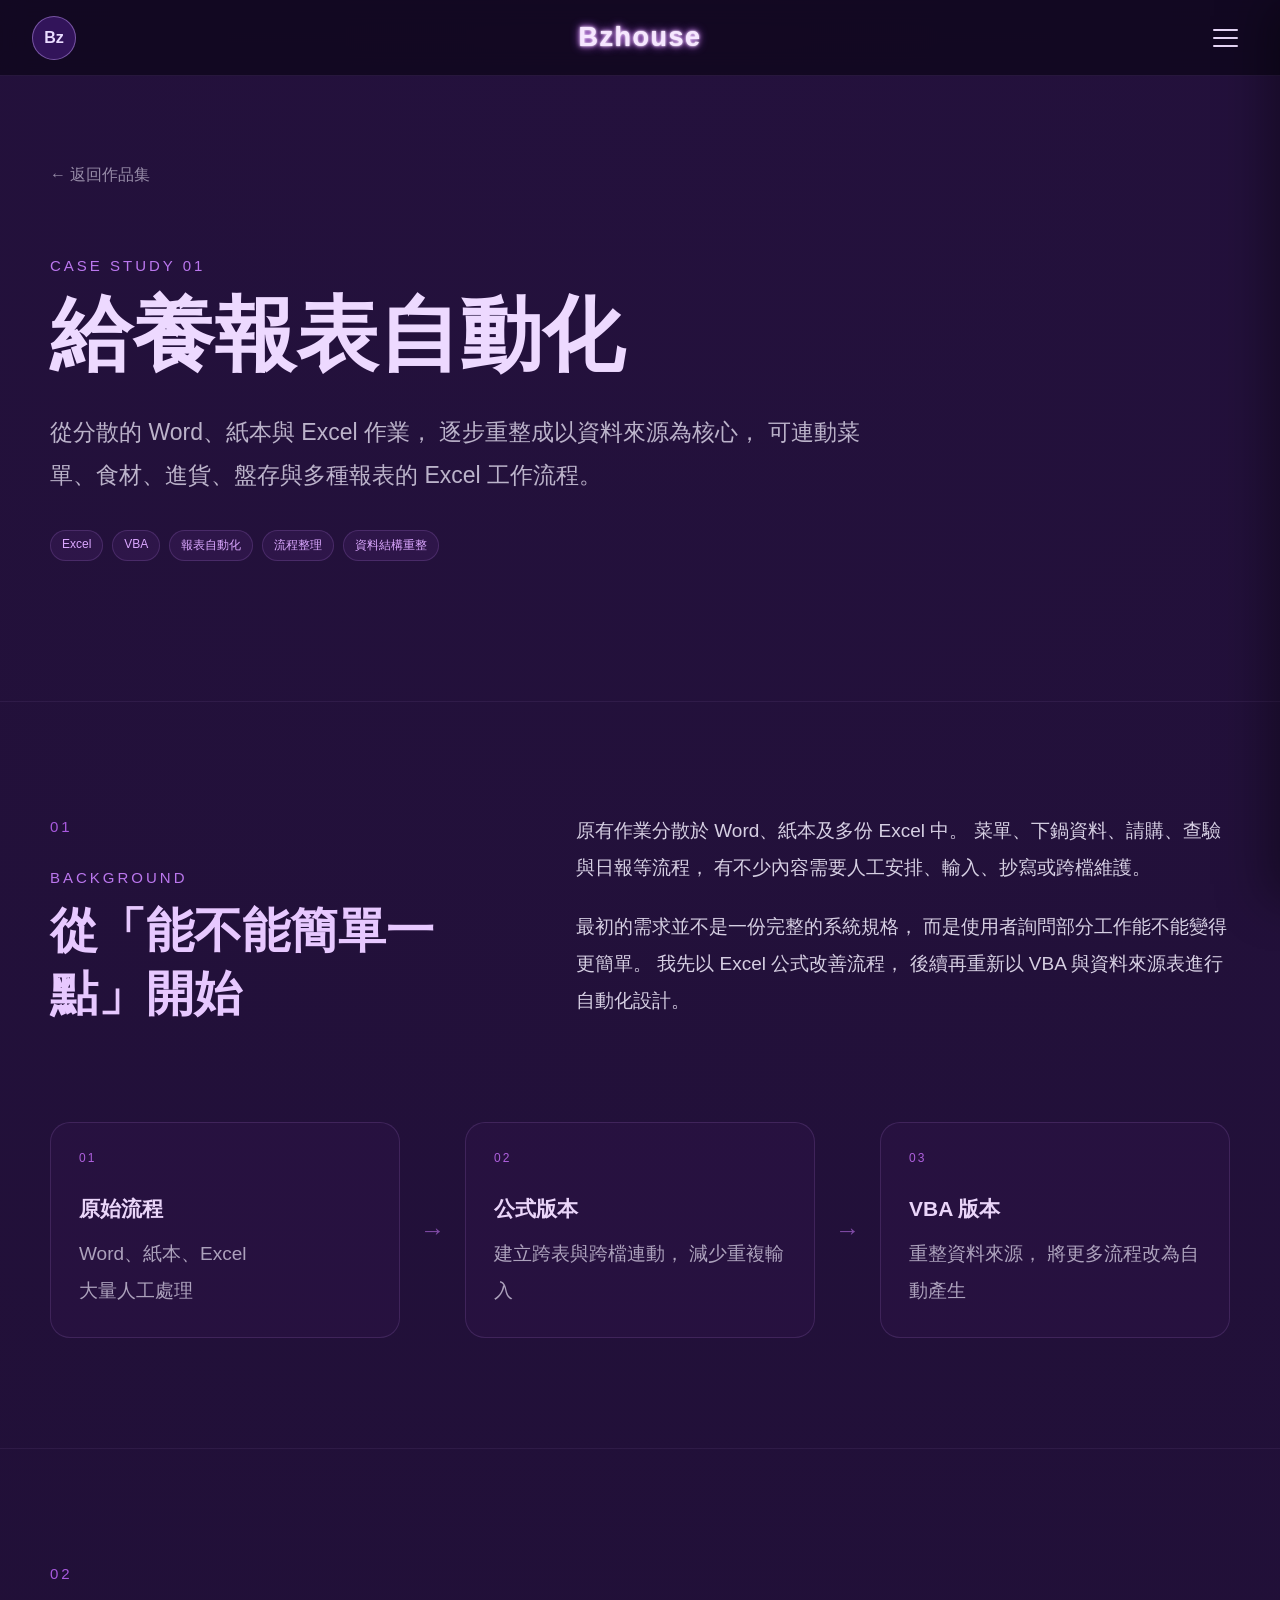
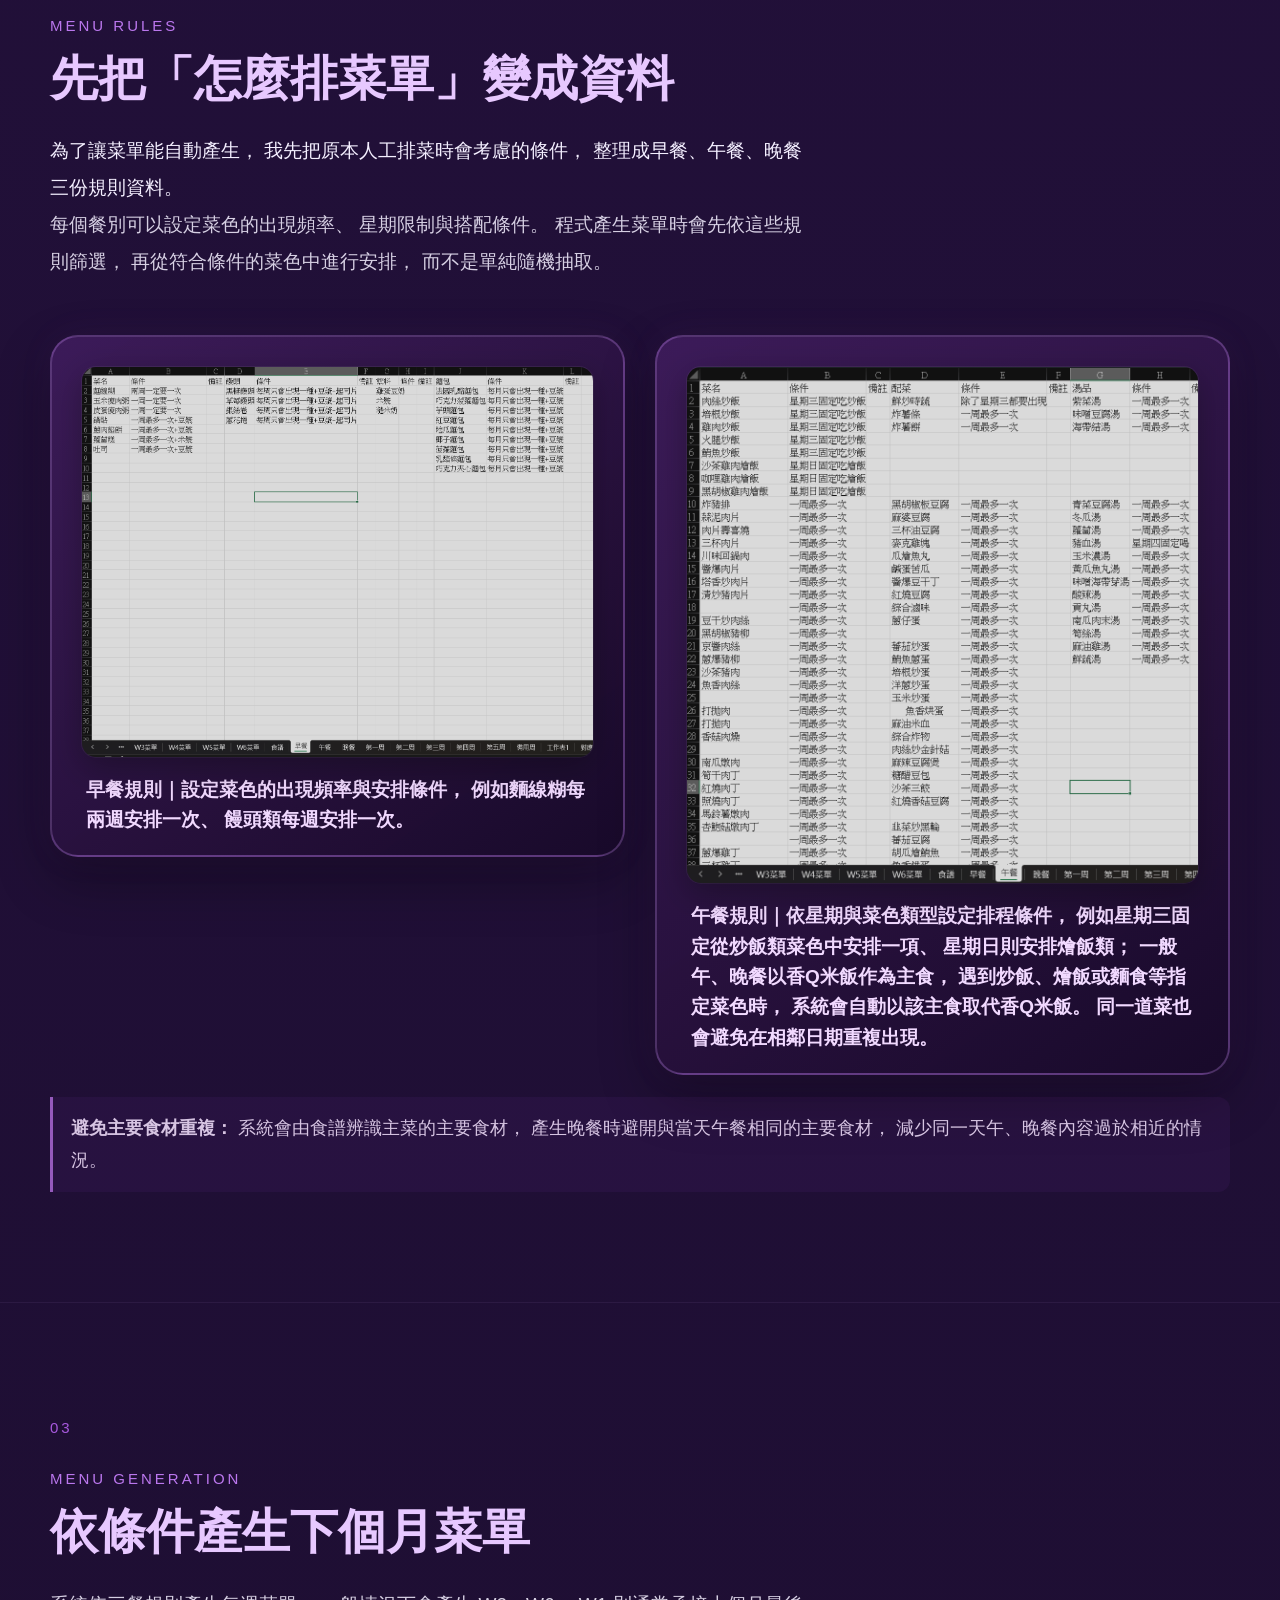
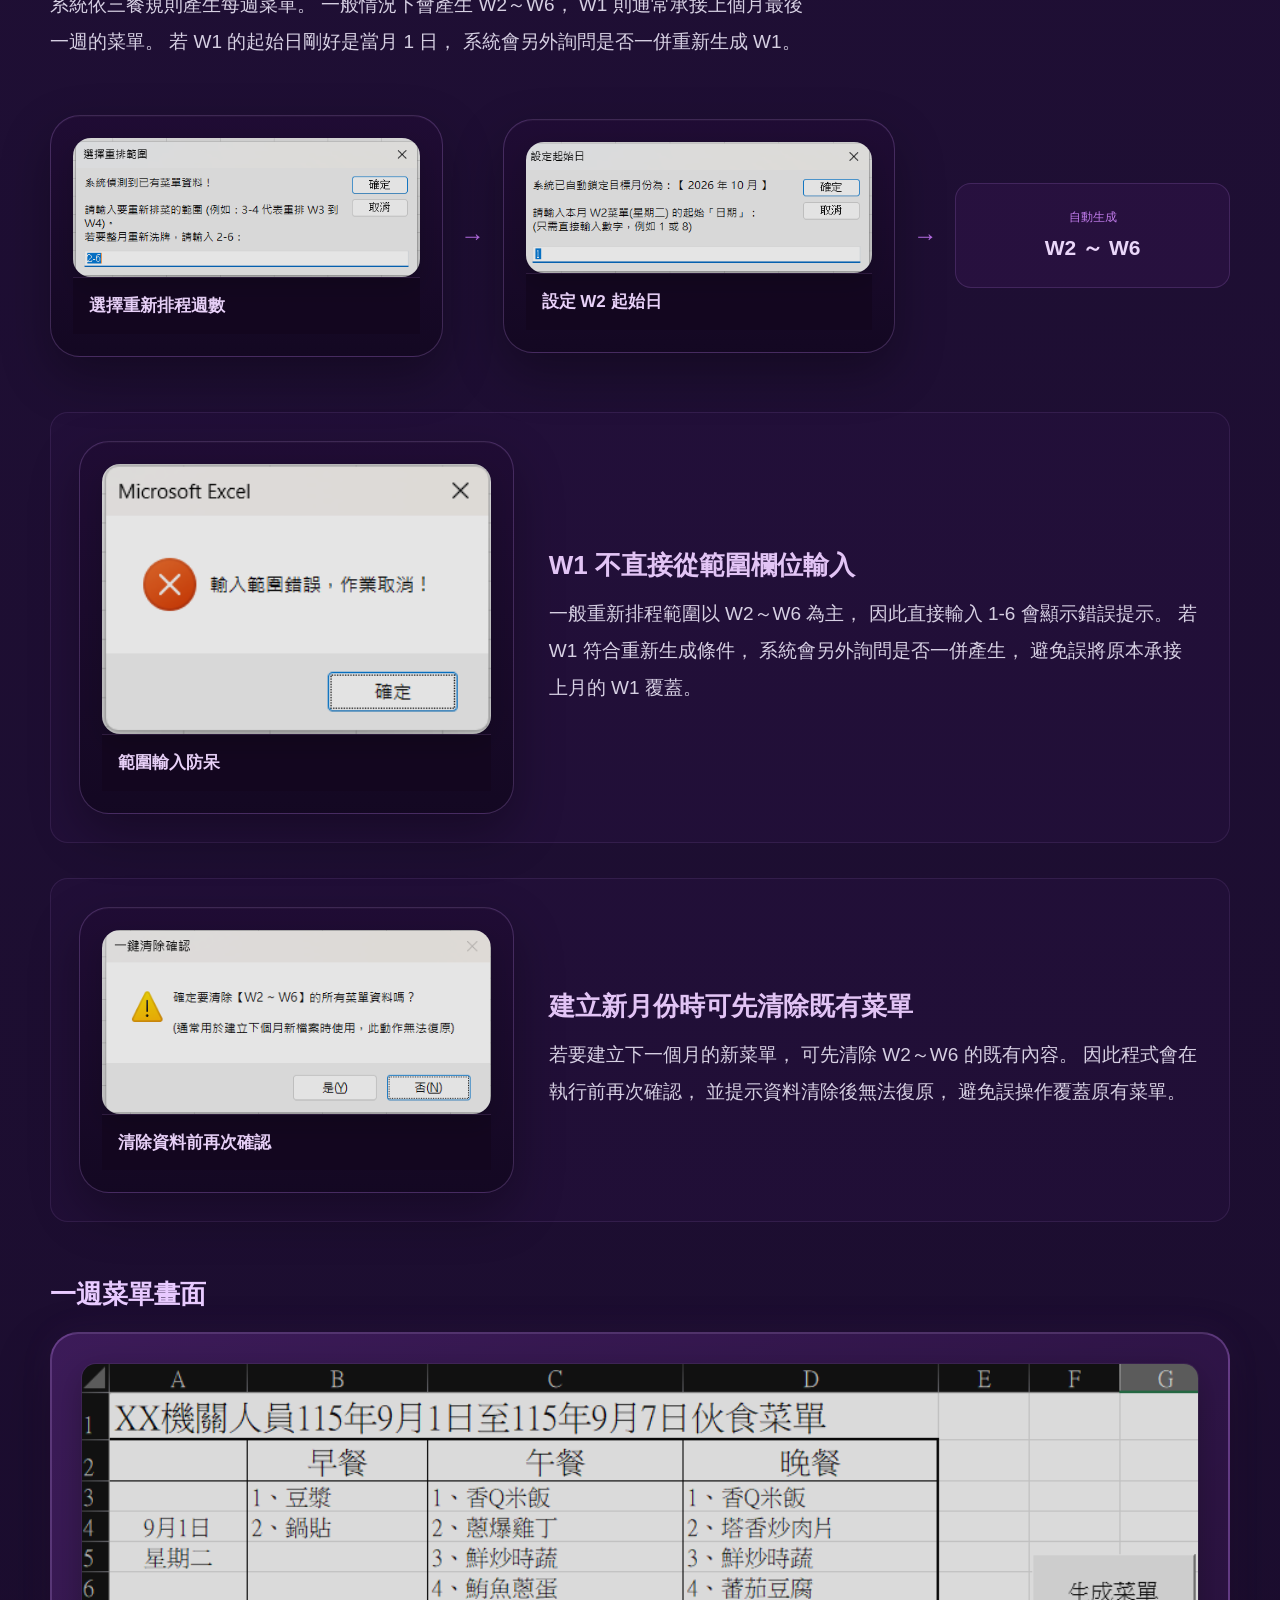
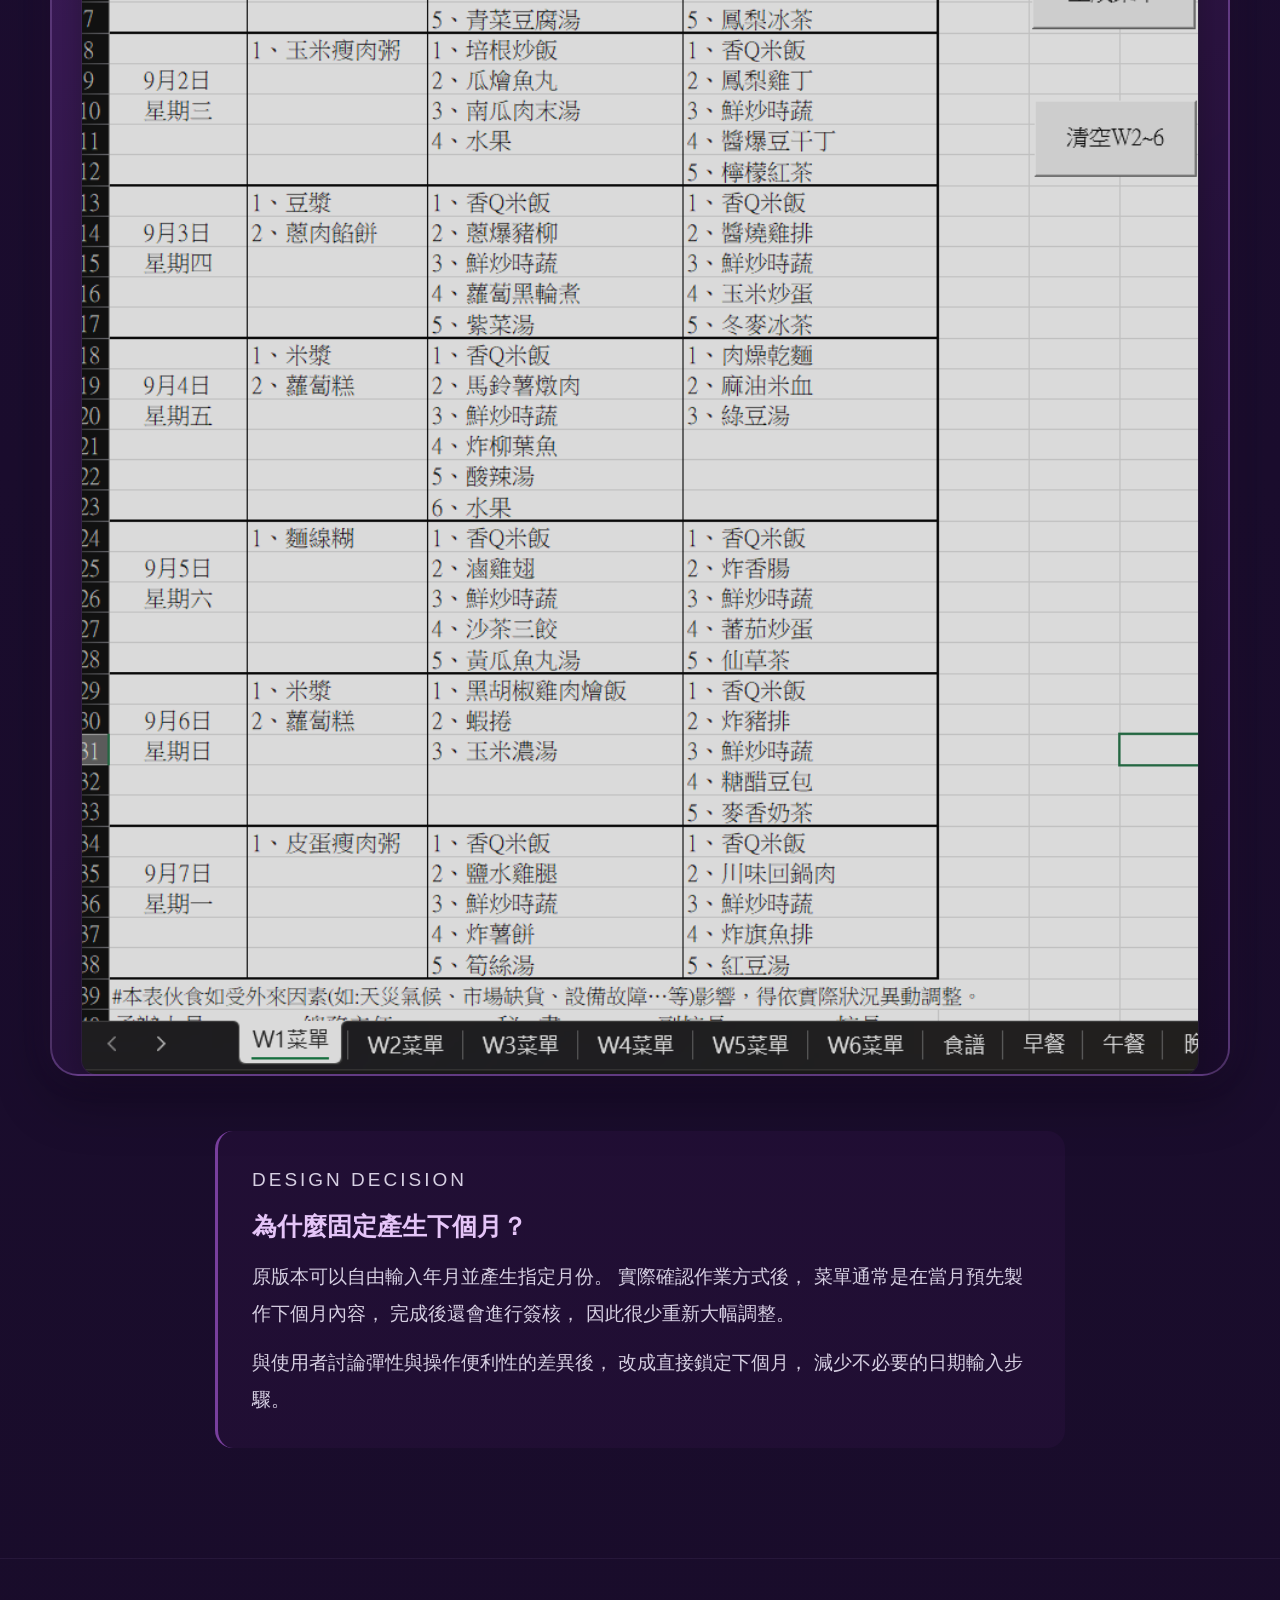
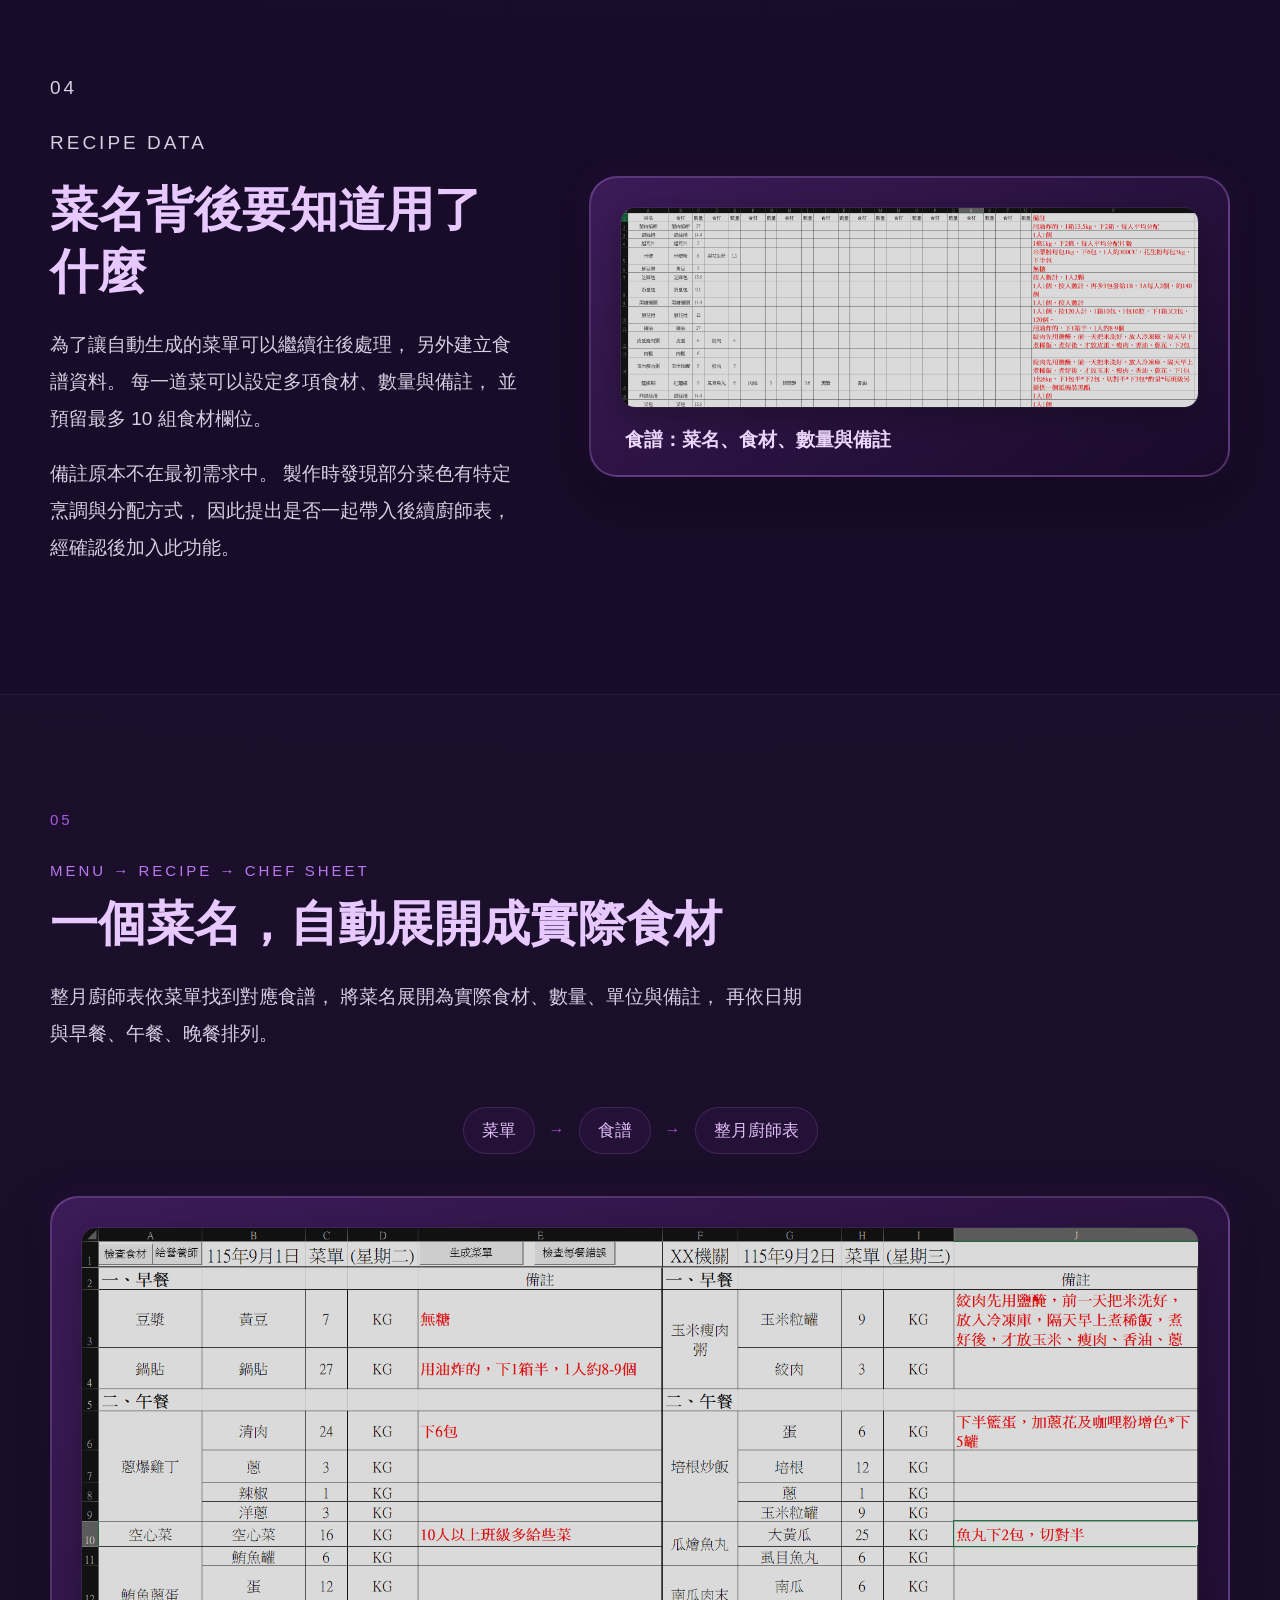
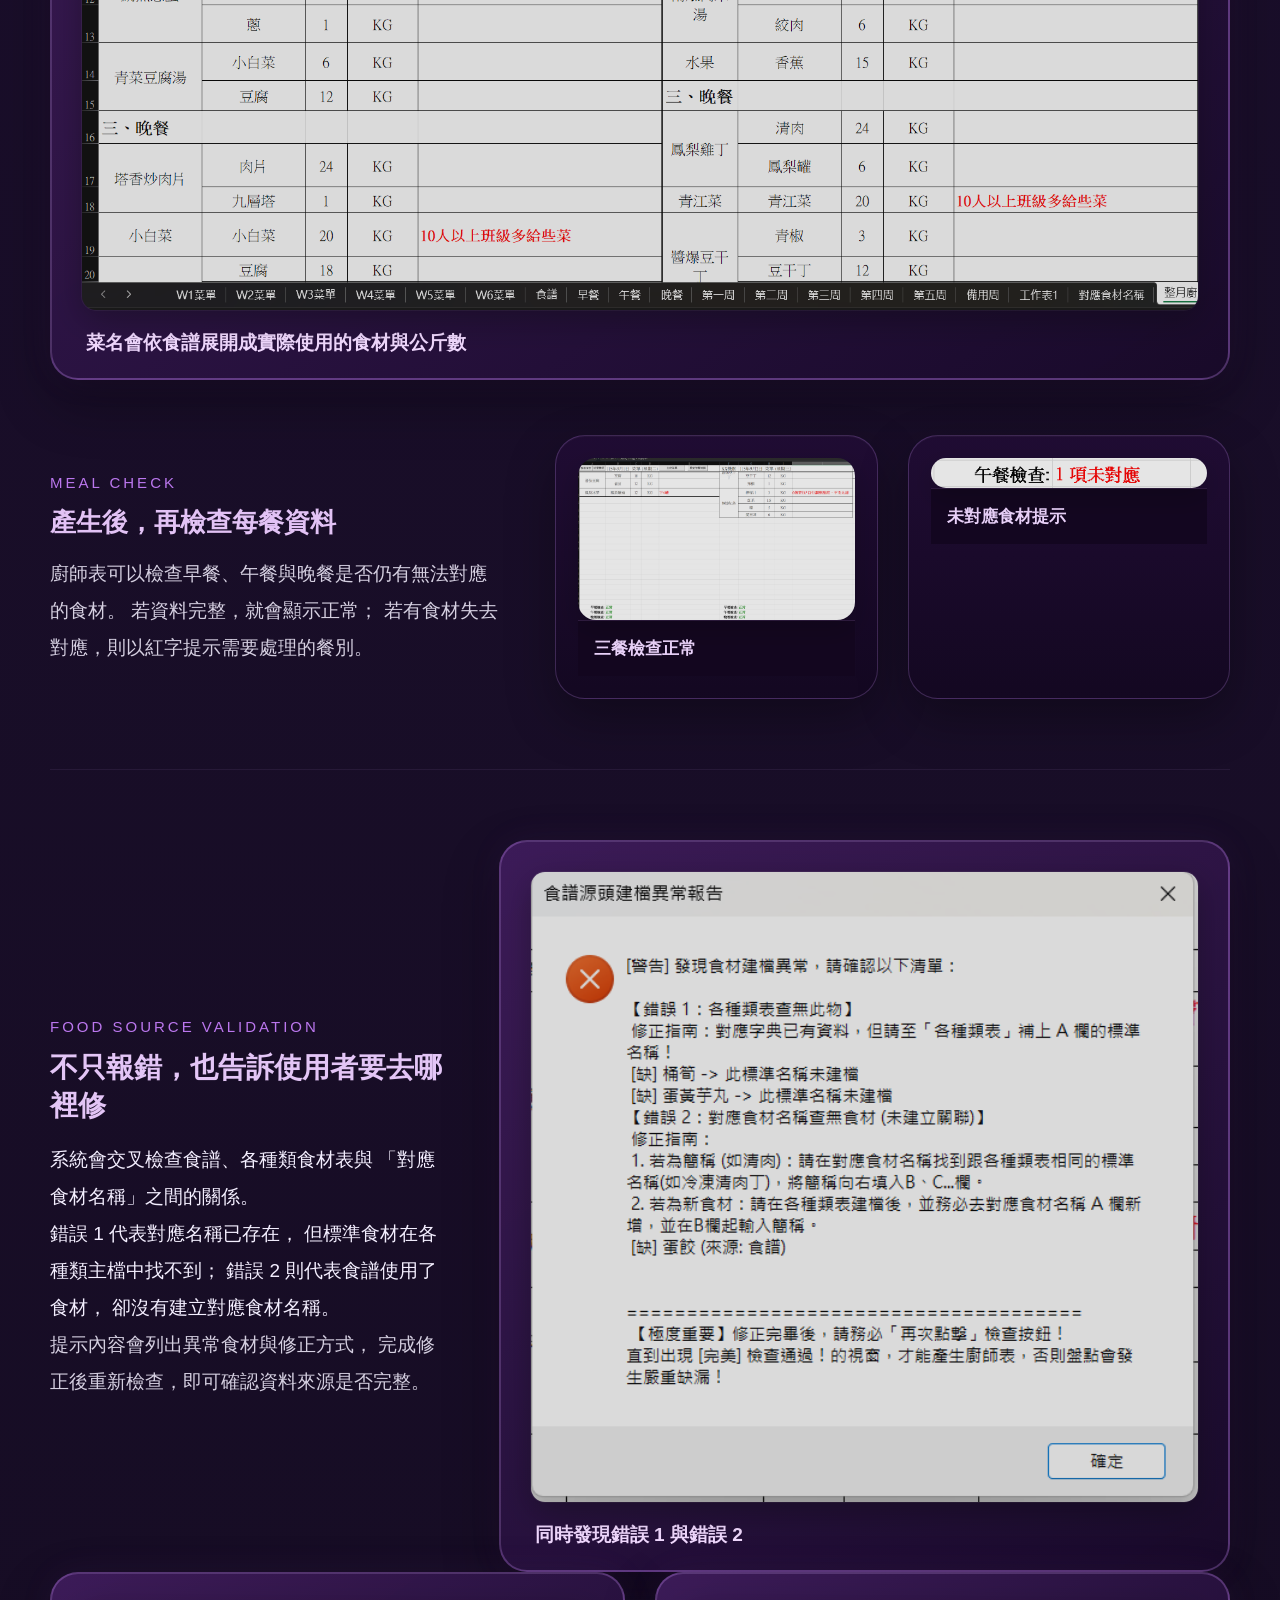
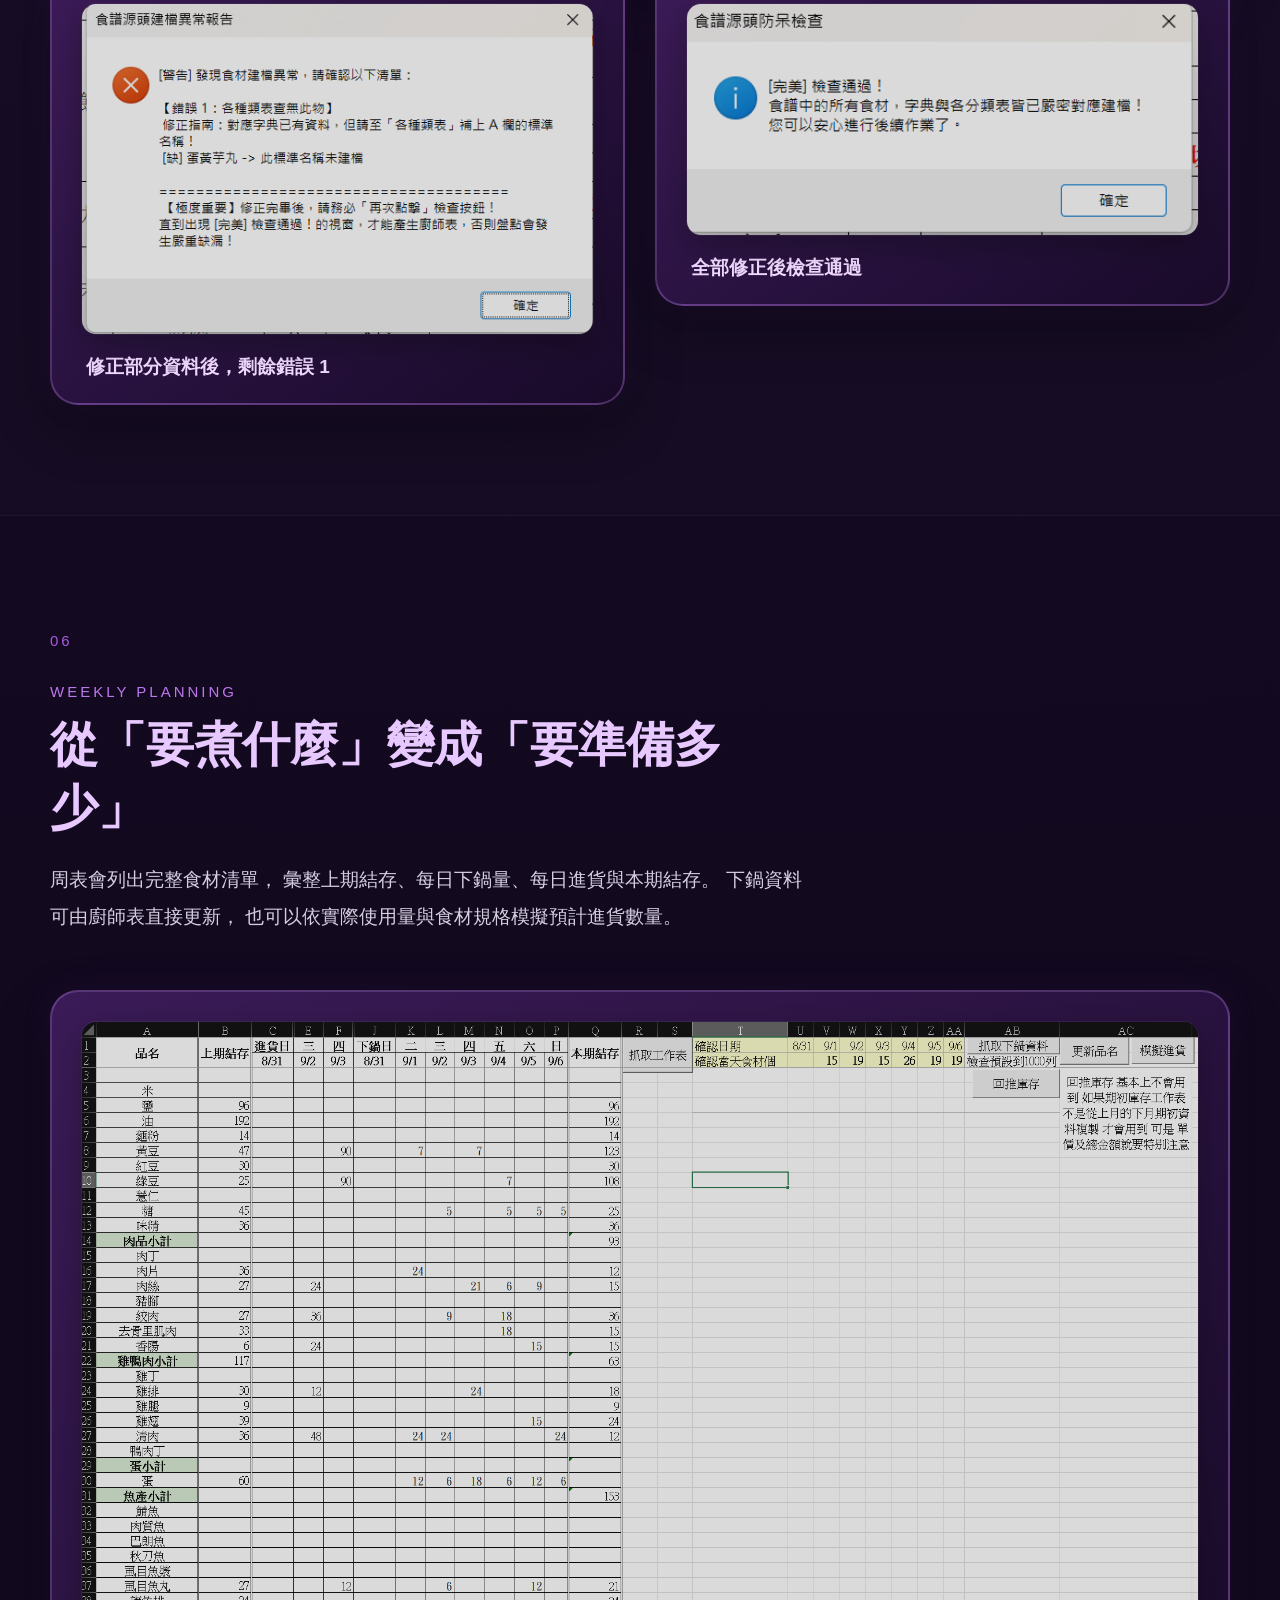
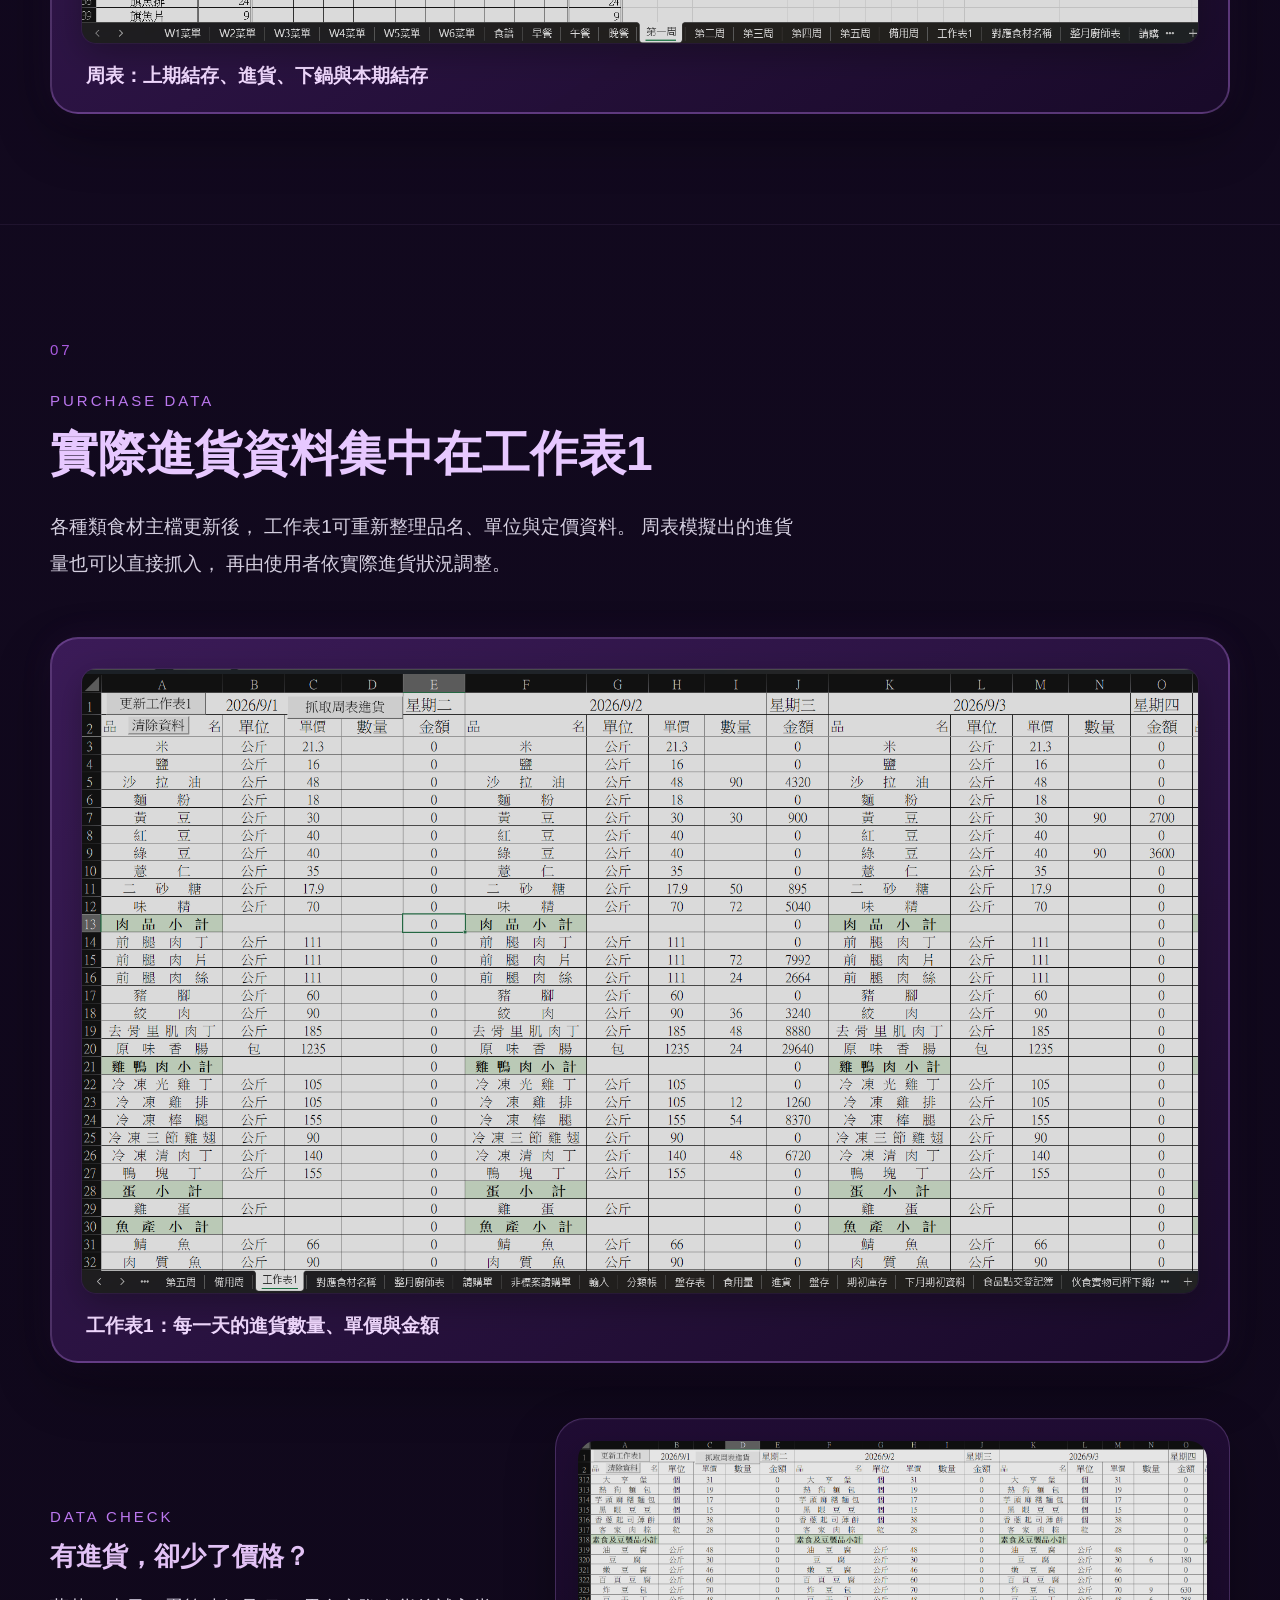
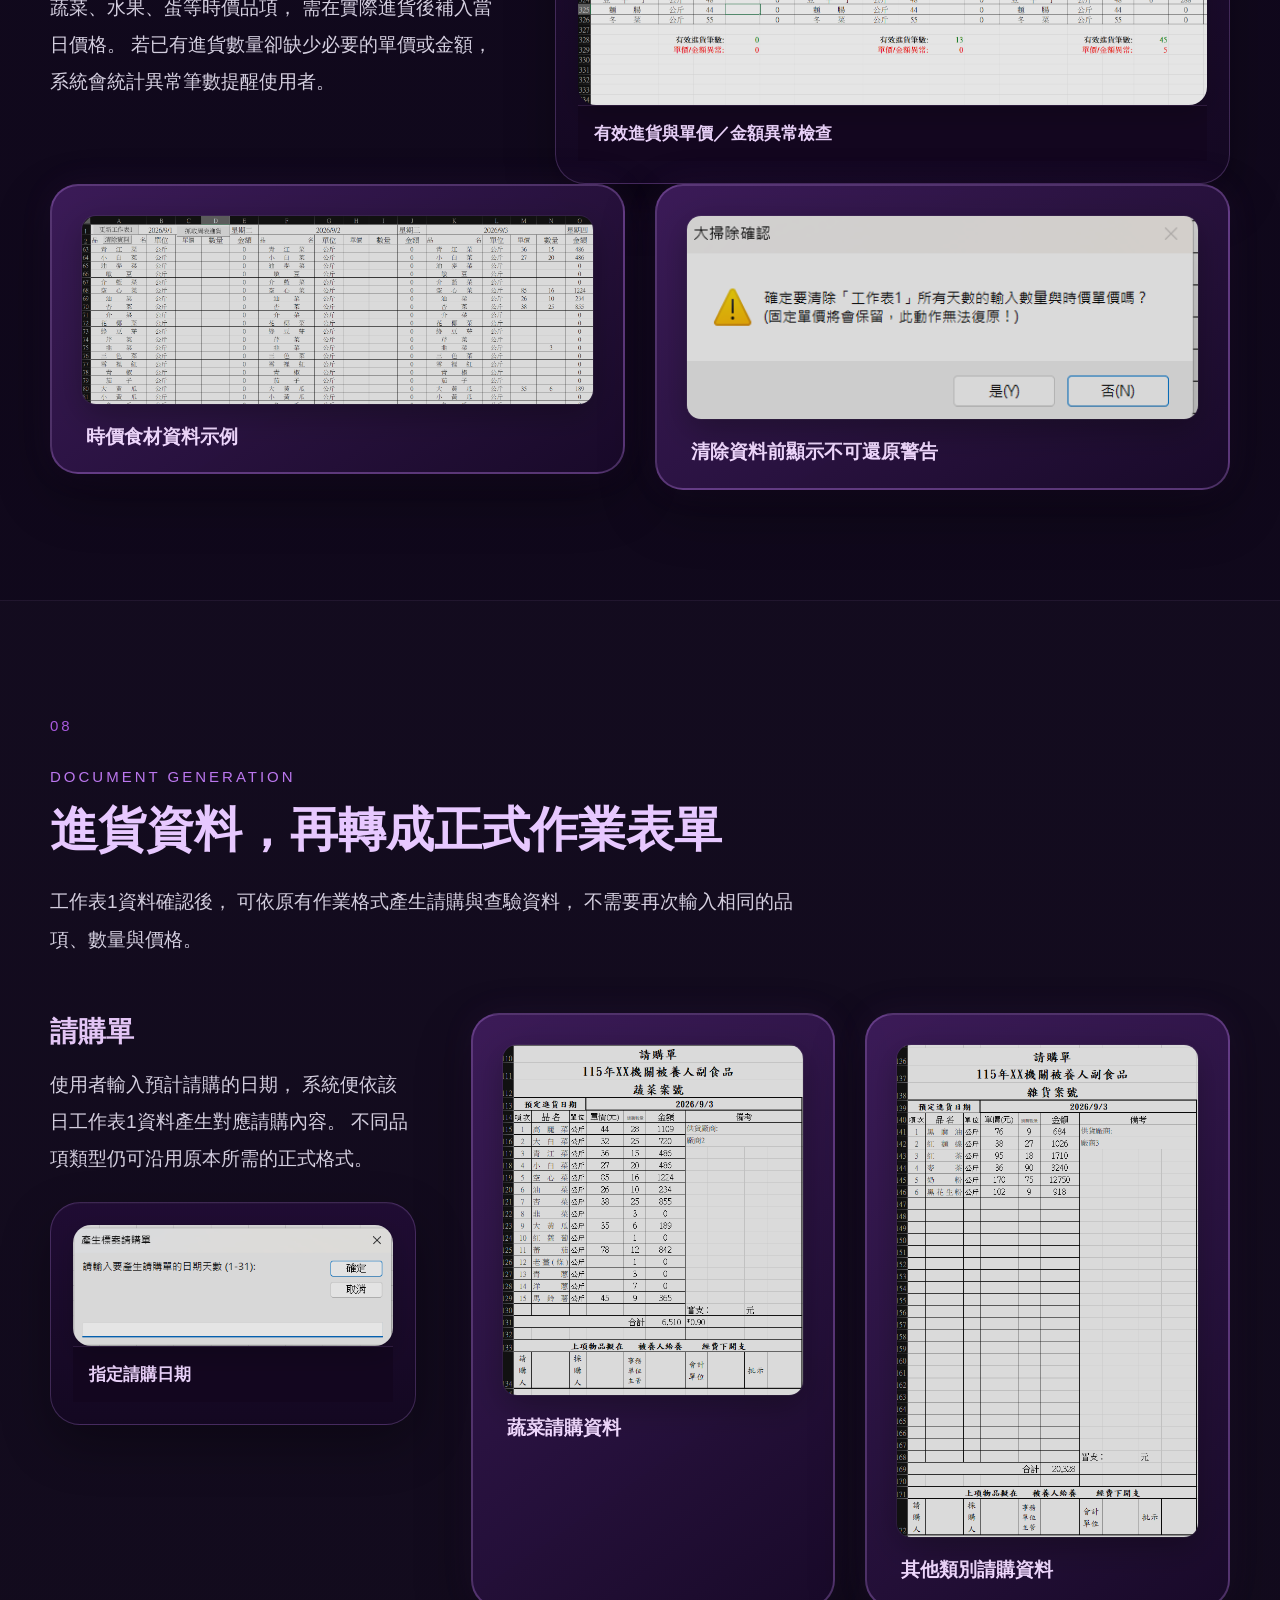
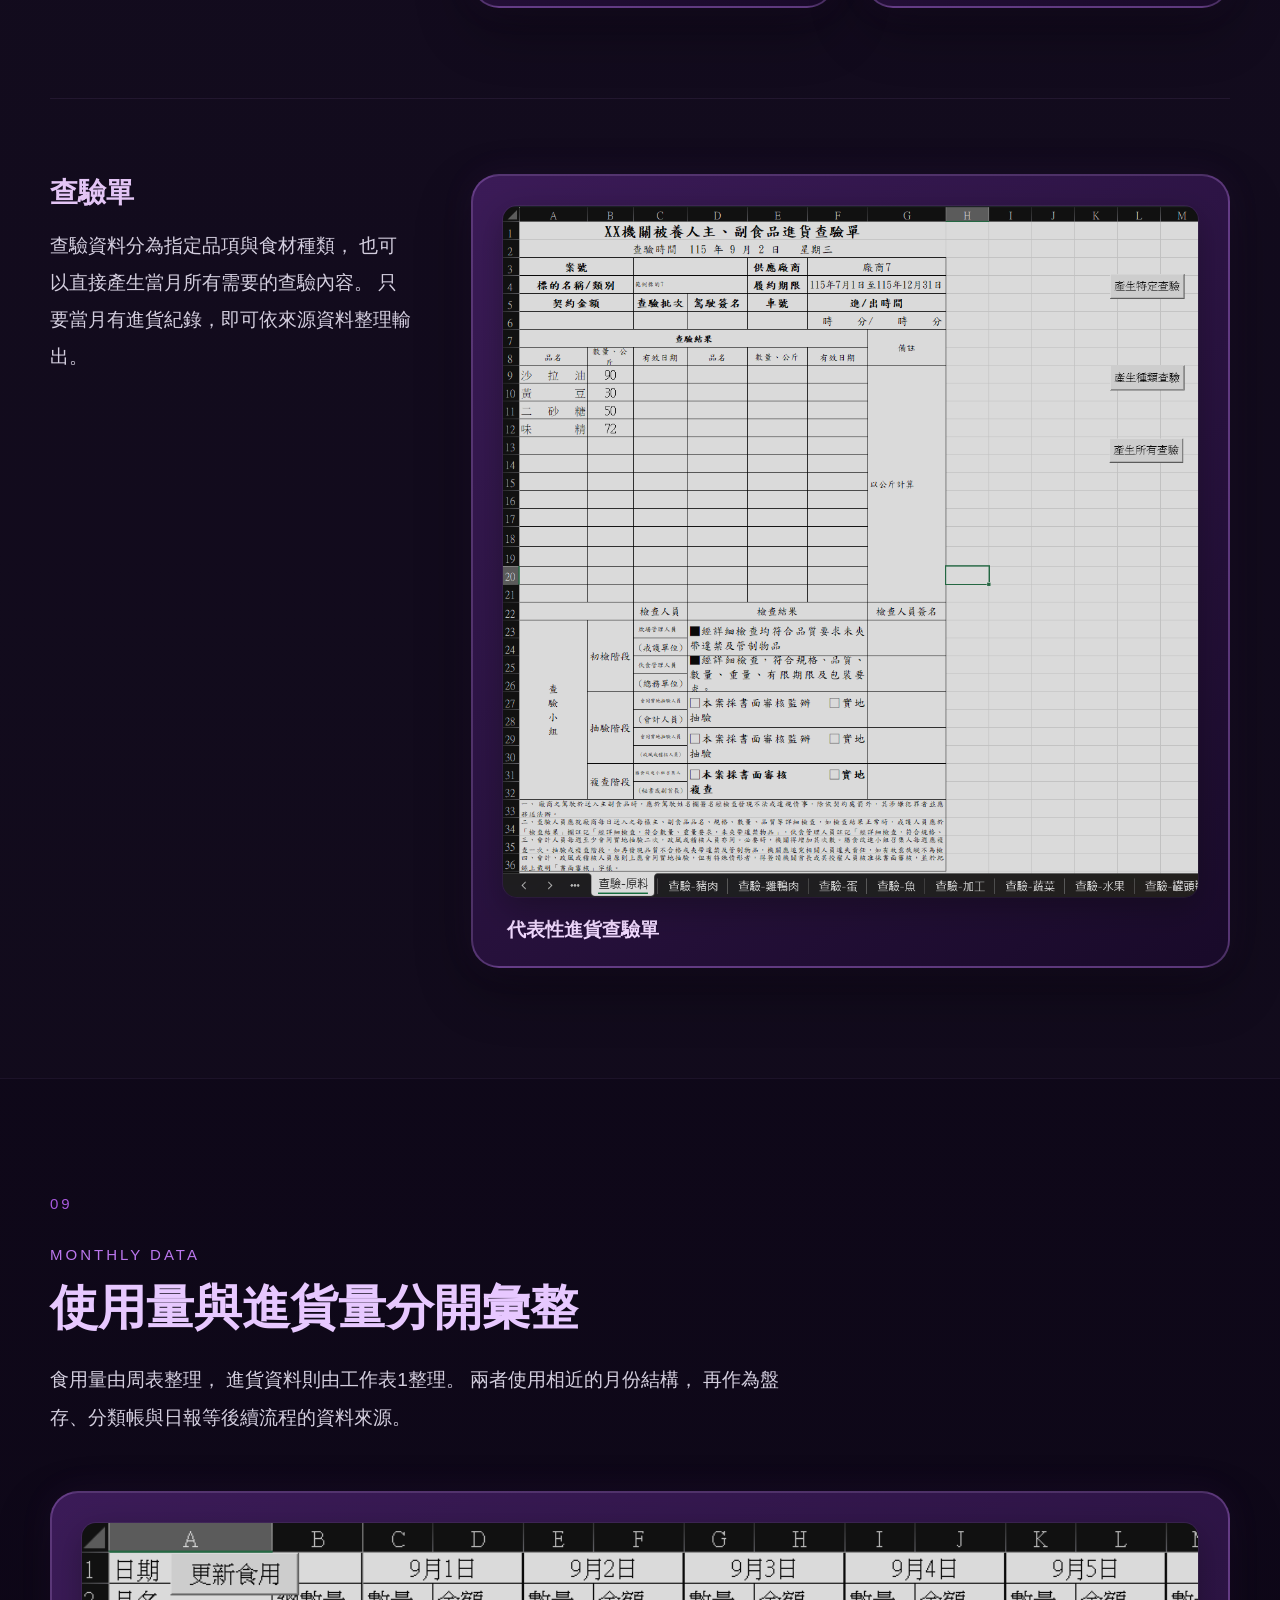
==== projects/food-report.html @ 181ec37f "Initial portfolio website" ====
<!DOCTYPE html>
<html lang="zh-Hant">

<head>
    <meta charset="UTF-8">

    <meta
        name="viewport"
        content="width=device-width, initial-scale=1.0"
    >

    <meta
        name="description"
        content="Bzhouse 給養報表自動化作品案例：以 Excel 與 VBA 重整菜單、食譜、進貨、盤存與日報等工作流程。"
    >

    <title>給養報表自動化｜Bzhouse</title>

    <link
        rel="stylesheet"
        href="../style.css"
    >
</head>


<body>


    <!-- ========================================
         Header
    ========================================= -->
    <header class="header">

        <a
            href="../index.html#home"
            class="logo"
            aria-label="回到首頁"
        >
            Bz
        </a>


        <a
            href="../index.html#home"
            class="site-name"
        >
            Bzhouse
        </a>


        <button
            class="menu-button"
            id="menuButton"
            aria-label="開啟選單"
            aria-expanded="false"
            aria-controls="sideMenu"
        >
            <span></span>
            <span></span>
            <span></span>
        </button>

    </header>



    <!-- ========================================
         側邊選單遮罩
    ========================================= -->
    <div
        class="menu-overlay"
        id="menuOverlay"
    ></div>



    <!-- ========================================
         右側選單
    ========================================= -->
    <aside
        class="side-menu"
        id="sideMenu"
    >

        <div class="side-menu-header">

            <span>
                Bzhouse
            </span>

            <button
                class="close-menu-button"
                id="closeMenuButton"
                aria-label="關閉選單"
            >
                ×
            </button>

        </div>


        <nav class="side-menu-nav">

            <a href="../index.html#home">
                首頁
            </a>

            <a href="../index.html#about">
                關於我
            </a>

            <a href="../index.html#projects">
                作品集
            </a>


            <button
                class="appearance-button"
                id="appearanceButton"
                type="button"
            >
                外觀設定

                <span>
                    ⚙
                </span>
            </button>


            <div
                class="appearance-panel"
                id="appearancePanel"
            >

                <!-- 背景顏色 -->
                <div class="theme-group">

                    <p>
                        背景顏色
                    </p>

                    <div
                        class="color-options"
                        id="backgroundOptions"
                    >

                        <button
                            class="color-dot background-dot active"
                            data-background="purple"
                            title="深紫色"
                            aria-label="深紫色背景"
                        ></button>

                        <button
                            class="color-dot background-dot bg-black"
                            data-background="black"
                            title="黑色"
                            aria-label="黑色背景"
                        ></button>

                        <button
                            class="color-dot background-dot bg-blue"
                            data-background="blue"
                            title="深藍色"
                            aria-label="深藍色背景"
                        ></button>

                        <button
                            class="color-dot background-dot bg-green"
                            data-background="green"
                            title="深綠色"
                            aria-label="深綠色背景"
                        ></button>

                        <button
                            class="color-dot background-dot bg-light"
                            data-background="light"
                            title="淺色"
                            aria-label="淺色背景"
                        ></button>

                    </div>

                </div>


                <!-- 文字顏色 -->
                <div class="theme-group">

                    <p>
                        文字顏色
                    </p>

                    <div
                        class="color-options"
                        id="textOptions"
                    >

                        <button
                            class="color-dot text-dot text-white active"
                            data-text="white"
                            title="白色"
                            aria-label="白色文字"
                        ></button>

                        <button
                            class="color-dot text-dot text-purple"
                            data-text="purple"
                            title="淡紫色"
                            aria-label="淡紫色文字"
                        ></button>

                        <button
                            class="color-dot text-dot text-yellow"
                            data-text="yellow"
                            title="淡黃色"
                            aria-label="淡黃色文字"
                        ></button>

                        <button
                            class="color-dot text-dot text-green"
                            data-text="green"
                            title="淡綠色"
                            aria-label="淡綠色文字"
                        ></button>

                        <button
                            class="color-dot text-dot text-black"
                            data-text="black"
                            title="黑色"
                            aria-label="黑色文字"
                        ></button>

                    </div>

                </div>


                <button
                    class="reset-theme-button"
                    id="resetThemeButton"
                    type="button"
                >
                    恢復預設
                </button>

            </div>

        </nav>

    </aside>



    <!-- ========================================
         Case Study
    ========================================= -->
    <main class="case-study">


        <!-- ========================================
             作品首頁
        ========================================= -->
        <section class="case-hero">

            <div class="case-container">

                <a
                    href="../index.html#projects"
                    class="back-projects"
                >
                    ← 返回作品集
                </a>


                <p class="section-label">
                    CASE STUDY 01
                </p>


                <h1>
                    給養報表自動化
                </h1>


                <p class="case-lead">
                    從分散的 Word、紙本與 Excel 作業，
                    逐步重整成以資料來源為核心，
                    可連動菜單、食材、進貨、盤存與多種報表的 Excel 工作流程。
                </p>


                <div class="project-tags">

                    <span>
                        Excel
                    </span>

                    <span>
                        VBA
                    </span>

                    <span>
                        報表自動化
                    </span>

                    <span>
                        流程整理
                    </span>

                    <span>
                        資料結構重整
                    </span>

                </div>

            </div>

        </section>



        <!-- ========================================
             01 專案背景
        ========================================= -->
        <section class="case-section">

            <div class="case-container case-intro-grid">

                <div>

                    <p class="case-step">
                        01
                    </p>

                    <p class="section-label">
                        BACKGROUND
                    </p>

                    <h2>
                        從「能不能簡單一點」開始
                    </h2>

                </div>


                <div class="case-copy">

                    <p>
                        原有作業分散於 Word、紙本及多份 Excel 中。
                        菜單、下鍋資料、請購、查驗與日報等流程，
                        有不少內容需要人工安排、輸入、抄寫或跨檔維護。
                    </p>

                    <p>
                        最初的需求並不是一份完整的系統規格，
                        而是使用者詢問部分工作能不能變得更簡單。
                        我先以 Excel 公式改善流程，
                        後續再重新以 VBA 與資料來源表進行自動化設計。
                    </p>

                </div>

            </div>


            <div class="case-container">

                <div class="evolution-flow">

                    <div class="evolution-item">

                        <span>
                            01
                        </span>

                        <strong>
                            原始流程
                        </strong>

                        <p>
                            Word、紙本、Excel
                            <br>
                            大量人工處理
                        </p>

                    </div>


                    <div class="evolution-arrow">
                        →
                    </div>


                    <div class="evolution-item">

                        <span>
                            02
                        </span>

                        <strong>
                            公式版本
                        </strong>

                        <p>
                            建立跨表與跨檔連動，
                            減少重複輸入
                        </p>

                    </div>


                    <div class="evolution-arrow">
                        →
                    </div>


                    <div class="evolution-item">

                        <span>
                            03
                        </span>

                        <strong>
                            VBA 版本
                        </strong>

                        <p>
                            重整資料來源，
                            將更多流程改為自動產生
                        </p>

                    </div>

                </div>

            </div>

        </section>



        <!-- ========================================
             02 菜單規則
        ========================================= -->
        <section class="case-section">

            <div class="case-container">

                <div class="case-heading">

                    <p class="case-step">
                        02
                    </p>

                    <p class="section-label">
                        MENU RULES
                    </p>

                    <h2>
                        先把「怎麼排菜單」變成資料
                    </h2>

                    <p>
                        為了讓菜單能自動產生，
                        我先把原本人工排菜時會考慮的條件，
                        整理成早餐、午餐、晚餐三份規則資料。
                    </p>

                    <p>
                        每個餐別可以設定菜色的出現頻率、
                        星期限制與搭配條件。
                        程式產生菜單時會先依這些規則篩選，
                        再從符合條件的菜色中進行安排，
                        而不是單純隨機抽取。
                    </p>

                </div>


                <div class="image-pair">

                    <!-- 早餐規則 -->
                    <figure class="case-figure">

                        <img
                            src="../images/projects/food-report/01_breakfast_rules.png"
                            alt="早餐菜單條件設定"
                            loading="lazy"
                        >

                        <figcaption>
                            早餐規則｜設定菜色的出現頻率與安排條件，
                            例如麵線糊每兩週安排一次、
                            饅頭類每週安排一次。
                        </figcaption>

                    </figure>


                    <!-- 午餐規則 -->
                    <figure class="case-figure">

                        <img
                            src="../images/projects/food-report/02_lunch_rules.png"
                            alt="午餐菜單條件設定"
                            loading="lazy"
                        >

                        <figcaption>
                            午餐規則｜依星期與菜色類型設定排程條件，
                            例如星期三固定從炒飯類菜色中安排一項、
                            星期日則安排燴飯類；
                            一般午、晚餐以香Q米飯作為主食，
                            遇到炒飯、燴飯或麵食等指定菜色時，
                            系統會自動以該主食取代香Q米飯。
                            同一道菜也會避免在相鄰日期重複出現。
                        </figcaption>

                    </figure>

                </div>


                <!-- 主要食材避免重複 -->
                <p class="figure-note">

                    <strong>
                        避免主要食材重複：
                    </strong>

                    系統會由食譜辨識主菜的主要食材，
                    產生晚餐時避開與當天午餐相同的主要食材，
                    減少同一天午、晚餐內容過於相近的情況。

                </p>

            </div>

        </section>



        <!-- ========================================
             03 生成菜單
        ========================================= -->
        <section class="case-section">

            <div class="case-container">

                <div class="case-heading">

                    <p class="case-step">
                        03
                    </p>

                    <p class="section-label">
                        MENU GENERATION
                    </p>

                    <h2>
                        依條件產生下個月菜單
                    </h2>

                    <p>
                        系統依三餐規則產生每週菜單。
                        一般情況下會產生 W2～W6，
                        W1 則通常承接上個月最後一週的菜單。
                        若 W1 的起始日剛好是當月 1 日，
                        系統會另外詢問是否一併重新生成 W1。
                    </p>

                </div>


                <!-- 生成流程 -->
                <div class="mini-process">

                    <figure class="mini-screen">

                        <img
                            src="../images/projects/food-report/03_menu_range_dialog.png"
                            alt="選擇菜單重新排程範圍"
                            loading="lazy"
                        >

                        <figcaption>
                            選擇重新排程週數
                        </figcaption>

                    </figure>


                    <span class="process-arrow">
                        →
                    </span>


                    <figure class="mini-screen">

                        <img
                            src="../images/projects/food-report/04_menu_start_date_dialog.png"
                            alt="設定菜單起始日期"
                            loading="lazy"
                        >

                        <figcaption>
                            設定 W2 起始日
                        </figcaption>

                    </figure>


                    <span class="process-arrow">
                        →
                    </span>


                    <div class="process-result">

                        <span>
                            自動生成
                        </span>

                        <strong>
                            W2 ～ W6
                        </strong>

                    </div>

                </div>


                <!-- 重新排程範圍防呆 -->
                <div class="warning-feature">

                    <figure class="mini-screen">

                        <img
                            src="../images/projects/food-report/06_menu_range_error.png"
                            alt="菜單生成範圍輸入錯誤提示"
                            loading="lazy"
                        >

                        <figcaption>
                            範圍輸入防呆
                        </figcaption>

                    </figure>


                    <div>

                        <h3>
                            W1 不直接從範圍欄位輸入
                        </h3>

                        <p>
                            一般重新排程範圍以 W2～W6 為主，
                            因此直接輸入 1-6 會顯示錯誤提示。
                            若 W1 符合重新生成條件，
                            系統會另外詢問是否一併產生，
                            避免誤將原本承接上月的 W1 覆蓋。
                        </p>

                    </div>

                </div>


                <!-- 清除既有菜單 -->
                <div class="warning-feature">

                    <figure class="mini-screen">

                        <img
                            src="../images/projects/food-report/05_menu_clear_warning.png"
                            alt="清除菜單資料前的確認提示"
                            loading="lazy"
                        >

                        <figcaption>
                            清除資料前再次確認
                        </figcaption>

                    </figure>


                    <div>

                        <h3>
                            建立新月份時可先清除既有菜單
                        </h3>

                        <p>
                            若要建立下一個月的新菜單，
                            可先清除 W2～W6 的既有內容。
                            因此程式會在執行前再次確認，
                            並提示資料清除後無法復原，
                            避免誤操作覆蓋原有菜單。
                        </p>

                    </div>

                </div>


                <!-- 一週菜單成果 -->
                <div class="case-figure-section">

                    <h3 class="case-figure-heading">
                        一週菜單畫面
                    </h3>

                    <figure class="case-figure case-figure-large">

                        <img
                            src="../images/projects/food-report/01_menu_W1.png"
                            alt="一週飲食菜單"
                            loading="lazy"
                        >

                    </figure>

                </div>


                <!-- 設計決策 -->
                <div class="design-note">

                    <p class="design-note-label">
                        DESIGN DECISION
                    </p>

                    <h3>
                        為什麼固定產生下個月？
                    </h3>

                    <p>
                        原版本可以自由輸入年月並產生指定月份。
                        實際確認作業方式後，
                        菜單通常是在當月預先製作下個月內容，
                        完成後還會進行簽核，
                        因此很少重新大幅調整。
                    </p>

                    <p>
                        與使用者討論彈性與操作便利性的差異後，
                        改成直接鎖定下個月，
                        減少不必要的日期輸入步驟。
                    </p>

                </div>

            </div>

        </section>



        <!-- ========================================
             04 食譜
        ========================================= -->
        <section class="case-section">

            <div class="case-container case-feature-grid">

                <div class="case-feature-copy">

                    <p class="case-step">
                        04
                    </p>

                    <p class="section-label">
                        RECIPE DATA
                    </p>

                    <h2>
                        菜名背後要知道用了什麼
                    </h2>

                    <p>
                        為了讓自動生成的菜單可以繼續往後處理，
                        另外建立食譜資料。
                        每一道菜可以設定多項食材、數量與備註，
                        並預留最多 10 組食材欄位。
                    </p>

                    <p>
                        備註原本不在最初需求中。
                        製作時發現部分菜色有特定烹調與分配方式，
                        因此提出是否一起帶入後續廚師表，
                        經確認後加入此功能。
                    </p>

                </div>


                <figure class="case-figure">

                    <img
                        src="../images/projects/food-report/02_recipe.png"
                        alt="菜色與食材對應的食譜資料"
                        loading="lazy"
                    >

                    <figcaption>
                        食譜：菜名、食材、數量與備註
                    </figcaption>

                </figure>

            </div>

        </section>



        <!-- ========================================
             05 廚師表
        ========================================= -->
        <section class="case-section case-highlight-section">

            <div class="case-container">

                <div class="case-heading">

                    <p class="case-step">
                        05
                    </p>

                    <p class="section-label">
                        MENU → RECIPE → CHEF SHEET
                    </p>

                    <h2>
                        一個菜名，自動展開成實際食材
                    </h2>

                    <p>
                        整月廚師表依菜單找到對應食譜，
                        將菜名展開為實際食材、數量、單位與備註，
                        再依日期與早餐、午餐、晚餐排列。
                    </p>

                </div>


                <div class="simple-data-flow">

                    <span>
                        菜單
                    </span>

                    <b>
                        →
                    </b>

                    <span>
                        食譜
                    </span>

                    <b>
                        →
                    </b>

                    <span>
                        整月廚師表
                    </span>

                </div>


                <figure class="case-figure case-figure-large">

                    <img
                        src="../images/projects/food-report/03_chef_table.png"
                        alt="整月廚師表"
                        loading="lazy"
                    >

                    <figcaption>
                        菜名會依食譜展開成實際使用的食材與公斤數
                    </figcaption>

                </figure>


                <div class="validation-grid">

                    <div class="validation-copy">

                        <p class="section-label">
                            MEAL CHECK
                        </p>

                        <h3>
                            產生後，再檢查每餐資料
                        </h3>

                        <p>
                            廚師表可以檢查早餐、午餐與晚餐是否仍有無法對應的食材。
                            若資料完整，就會顯示正常；
                            若有食材失去對應，則以紅字提示需要處理的餐別。
                        </p>

                    </div>


                    <div class="validation-images">

                        <figure class="mini-screen">

                            <img
                                src="../images/projects/food-report/04_chef_table_checks_normal.png"
                                alt="廚師表三餐檢查正常"
                                loading="lazy"
                            >

                            <figcaption>
                                三餐檢查正常
                            </figcaption>

                        </figure>


                        <figure class="mini-screen">

                            <img
                                src="../images/projects/food-report/05_chef_table_unmatched_small.png"
                                alt="廚師表發現未對應食材"
                                loading="lazy"
                            >

                            <figcaption>
                                未對應食材提示
                            </figcaption>

                        </figure>

                    </div>

                </div>


                <!-- 食材來源完整性檢查 -->
                <div class="monthly-summary">

                    <div>

                        <p class="section-label">
                            FOOD SOURCE VALIDATION
                        </p>

                        <h3>
                            不只報錯，也告訴使用者要去哪裡修
                        </h3>

                        <p>
                            系統會交叉檢查食譜、各種類食材表與
                            「對應食材名稱」之間的關係。
                        </p>

                        <p>
                            錯誤 1 代表對應名稱已存在，
                            但標準食材在各種類主檔中找不到；
                            錯誤 2 則代表食譜使用了食材，
                            卻沒有建立對應食材名稱。
                        </p>

                        <p>
                            提示內容會列出異常食材與修正方式，
                            完成修正後重新檢查，即可確認資料來源是否完整。
                        </p>

                    </div>


                    <figure class="case-figure">

                        <img
                            src="../images/projects/food-report/01_food_source_check_error1_and_error2.png"
                            alt="食材來源檢查同時發現錯誤1及錯誤2"
                            loading="lazy"
                        >

                        <figcaption>
                            同時發現錯誤 1 與錯誤 2
                        </figcaption>

                    </figure>

                </div>


                <div class="image-pair">

                    <figure class="case-figure">

                        <img
                            src="../images/projects/food-report/02_food_source_check_error1_only.png"
                            alt="修正部分問題後剩下錯誤1"
                            loading="lazy"
                        >

                        <figcaption>
                            修正部分資料後，剩餘錯誤 1
                        </figcaption>

                    </figure>


                    <figure class="case-figure">

                        <img
                            src="../images/projects/food-report/03_food_source_check_pass.png"
                            alt="食材來源檢查全部通過"
                            loading="lazy"
                        >

                        <figcaption>
                            全部修正後檢查通過
                        </figcaption>

                    </figure>

                </div>

            </div>

        </section>



        <!-- ========================================
             06 周表
        ========================================= -->
        <section class="case-section">

            <div class="case-container">

                <div class="case-heading">

                    <p class="case-step">
                        06
                    </p>

                    <p class="section-label">
                        WEEKLY PLANNING
                    </p>

                    <h2>
                        從「要煮什麼」變成「要準備多少」
                    </h2>

                    <p>
                        周表會列出完整食材清單，
                        彙整上期結存、每日下鍋量、每日進貨與本期結存。
                        下鍋資料可由廚師表直接更新，
                        也可以依實際使用量與食材規格模擬預計進貨數量。
                    </p>

                </div>


                <figure class="case-figure case-figure-large">

                    <img
                        src="../images/projects/food-report/01_weekly_table.png"
                        alt="每週食材使用與進貨周表"
                        loading="lazy"
                    >

                    <figcaption>
                        周表：上期結存、進貨、下鍋與本期結存
                    </figcaption>

                </figure>

            </div>

        </section>



        <!-- ========================================
             07 工作表1
        ========================================= -->
        <section class="case-section">

            <div class="case-container">

                <div class="case-heading">

                    <p class="case-step">
                        07
                    </p>

                    <p class="section-label">
                        PURCHASE DATA
                    </p>

                    <h2>
                        實際進貨資料集中在工作表1
                    </h2>

                    <p>
                        各種類食材主檔更新後，
                        工作表1可重新整理品名、單位與定價資料。
                        周表模擬出的進貨量也可以直接抓入，
                        再由使用者依實際進貨狀況調整。
                    </p>

                </div>


                <figure class="case-figure case-figure-large">

                    <img
                        src="../images/projects/food-report/02_worktable1_top.png"
                        alt="工作表1進貨資料"
                        loading="lazy"
                    >

                    <figcaption>
                        工作表1：每一天的進貨數量、單價與金額
                    </figcaption>

                </figure>


                <div class="validation-grid">

                    <div class="validation-copy">

                        <p class="section-label">
                            DATA CHECK
                        </p>

                        <h3>
                            有進貨，卻少了價格？
                        </h3>

                        <p>
                            蔬菜、水果、蛋等時價品項，
                            需在實際進貨後補入當日價格。
                            若已有進貨數量卻缺少必要的單價或金額，
                            系統會統計異常筆數提醒使用者。
                        </p>

                    </div>


                    <figure class="mini-screen">

                        <img
                            src="../images/projects/food-report/03_worktable1_bottom_checks.png"
                            alt="工作表1進貨資料異常提示"
                            loading="lazy"
                        >

                        <figcaption>
                            有效進貨與單價／金額異常檢查
                        </figcaption>

                    </figure>

                </div>


                <div class="image-pair">

                    <figure class="case-figure">

                        <img
                            src="../images/projects/food-report/04_worktable1_timeprice_example.png"
                            alt="工作表1時價食材輸入示例"
                            loading="lazy"
                        >

                        <figcaption>
                            時價食材資料示例
                        </figcaption>

                    </figure>


                    <figure class="case-figure">

                        <img
                            src="../images/projects/food-report/08_worktable1_clear_warning.png"
                            alt="清除工作表1資料前的警告"
                            loading="lazy"
                        >

                        <figcaption>
                            清除資料前顯示不可還原警告
                        </figcaption>

                    </figure>

                </div>

            </div>

        </section>



        <!-- ========================================
             08 請購與查驗
        ========================================= -->
        <section class="case-section case-highlight-section">

            <div class="case-container">

                <div class="case-heading">

                    <p class="case-step">
                        08
                    </p>

                    <p class="section-label">
                        DOCUMENT GENERATION
                    </p>

                    <h2>
                        進貨資料，再轉成正式作業表單
                    </h2>

                    <p>
                        工作表1資料確認後，
                        可依原有作業格式產生請購與查驗資料，
                        不需要再次輸入相同的品項、數量與價格。
                    </p>

                </div>


                <!-- 請購單 -->
                <div class="document-block">

                    <div class="document-copy">

                        <h3>
                            請購單
                        </h3>

                        <p>
                            使用者輸入預計請購的日期，
                            系統便依該日工作表1資料產生對應請購內容。
                            不同品項類型仍可沿用原本所需的正式格式。
                        </p>


                        <figure class="mini-screen">

                            <img
                                src="../images/projects/food-report/09_purchase_date_dialog.png"
                                alt="產生請購單時輸入日期"
                                loading="lazy"
                            >

                            <figcaption>
                                指定請購日期
                            </figcaption>

                        </figure>

                    </div>


                    <div class="document-gallery">

                        <figure class="case-figure">

                            <img
                                src="../images/projects/food-report/06_purchase_vegetable.png"
                                alt="蔬菜請購單"
                                loading="lazy"
                            >

                            <figcaption>
                                蔬菜請購資料
                            </figcaption>

                        </figure>


                        <figure class="case-figure">

                            <img
                                src="../images/projects/food-report/07_purchase_grocery.png"
                                alt="雜貨請購單"
                                loading="lazy"
                            >

                            <figcaption>
                                其他類別請購資料
                            </figcaption>

                        </figure>

                    </div>

                </div>


                <!-- 查驗單 -->
                <div class="document-block document-block-secondary">

                    <div class="document-copy">

                        <h3>
                            查驗單
                        </h3>

                        <p>
                            查驗資料分為指定品項與食材種類，
                            也可以直接產生當月所有需要的查驗內容。
                            只要當月有進貨紀錄，即可依來源資料整理輸出。
                        </p>

                    </div>


                    <figure class="case-figure">

                        <img
                            src="../images/projects/food-report/01_inspection_sheet.png"
                            alt="進貨查驗單"
                            loading="lazy"
                        >

                        <figcaption>
                            代表性進貨查驗單
                        </figcaption>

                    </figure>

                </div>

            </div>

        </section>



        <!-- ========================================
             09 食用量
        ========================================= -->
        <section class="case-section">

            <div class="case-container">

                <div class="case-heading">

                    <p class="case-step">
                        09
                    </p>

                    <p class="section-label">
                        MONTHLY DATA
                    </p>

                    <h2>
                        使用量與進貨量分開彙整
                    </h2>

                    <p>
                        食用量由周表整理，
                        進貨資料則由工作表1整理。
                        兩者使用相近的月份結構，
                        再作為盤存、分類帳與日報等後續流程的資料來源。
                    </p>

                </div>


                <figure class="case-figure case-figure-large">

                    <img
                        src="../images/projects/food-report/02_usage.png"
                        alt="整月食用量資料"
                        loading="lazy"
                    >

                    <figcaption>
                        食用量：依日期彙整每項食材的使用數量與金額
                    </figcaption>

                </figure>


                <p class="figure-note">

                    <strong>
                        食用金額與 FIFO：
                    </strong>

                    所有食材皆依進貨批次與先進先出順序計算使用金額。
                    若同一食材不同批次的價格不同，
                    系統會依實際使用到的批次帶入對應單價；
                    蔬菜、水果、蛋等價格變動較頻繁的品項，尤其能減少人工查價與換算。

                </p>

            </div>

        </section>



        <!-- ========================================
             10 盤存與下月期初
        ========================================= -->
        <section class="case-section case-highlight-section">

            <div class="case-container">

                <div class="case-heading">

                    <p class="case-step">
                        10
                    </p>

                    <p class="section-label">
                        INVENTORY & FIFO
                    </p>

                    <h2>
                        月底不會歸零，而是接到下一個月
                    </h2>

                    <p>
                        盤存依期初庫存、本月進貨與食用量計算，
                        所有食材皆依先進先出邏輯逐批扣除。
                        若同一食材有多筆進貨紀錄，
                        會優先使用較早的批次；
                        尚未使用完的批次則繼續保留。
                    </p>

                </div>


                <div class="inventory-flow">

                    <span>
                        期初庫存
                    </span>

                    <b>
                        ＋
                    </b>

                    <span>
                        本月進貨
                    </span>

                    <b>
                        －
                    </b>

                    <span>
                        食用量
                    </span>

                    <b>
                        →
                    </b>

                    <span>
                        FIFO 盤存
                    </span>

                    <b>
                        →
                    </b>

                    <span>
                        下月期初
                    </span>

                </div>


                <figure class="case-figure case-figure-large">

                    <img
                        src="../images/projects/food-report/03_inventory.png"
                        alt="月份盤存資料"
                        loading="lazy"
                    >

                    <figcaption>
                        每日進貨、食用量與結存
                    </figcaption>


                </figure>

                


                <p class="figure-note">

                    <strong>
                        FIFO 批次處理：
                    </strong>

                    同一食材若有多筆進貨紀錄，
                    系統會依進貨順序逐批扣除。
                    月底仍未使用完的批次，
                    會保留原有數量與價格，
                    作為下個月期初資料的一部分。

                </p>


                <div class="image-pair">

                    <figure class="case-figure">

                        <img
                            src="../images/projects/food-report/04_inventory_month_end_export.png"
                            alt="月底盤存與匯出下月期初"
                            loading="lazy"
                        >

                        <figcaption>
                            月底結存與「匯出下月初」
                        </figcaption>
                        <br>
                        <p class="figure-note">

                        <strong>
                            畫面說明：
                        </strong>

                        此截圖為功能測試用示意資料，
                        部分前期庫存與進貨資料未完整建立，
                        因此可能出現負數。

                        正式作業中，
                        負數代表盤存資料異常；
                        月底更新盤存後，
                        使用者需先人工檢查並修正，
                        確認無異常後，
                        再匯出下月期初資料。

                        由於月底盤存是整月資料的最後確認階段，
                        因此刻意保留人工複核，
                        不讓流程在未確認的情況下直接跨月。

                        </p>
                        

                    </figure>


                    <figure class="case-figure">

                        <img
                            src="../images/projects/food-report/05_next_month_opening_data.png"
                            alt="下月期初資料"
                            loading="lazy"
                        >

                        <figcaption>
                            下月期初資料｜保留月底剩餘批次、數量與價格，匯出後作為下個月檔案的期初庫存
                        </figcaption>

                    </figure>

                </div>


                <div class="design-note">

                    <h3>
                        為什麼不是只留下庫存總數？
                    </h3>

                    <p>
                        標案與價格可能隨期間變動。
                        如果月底只保留食材的總數量，
                        就無法判斷剩餘庫存來自哪一批進貨，
                        以及應該沿用哪一個價格。
                    </p>

                    <p>
                        因此只要某筆進貨尚未完全使用，
                        就會保留為獨立批次並匯出到下月期初，
                        讓跨月盤存可以延續原本的價格與先進先出順序。
                    </p>

                </div>

            </div>

        </section>



        <!-- ========================================
             11 日報
        ========================================= -->
        <section class="case-section">

            <div class="case-container">

                <div class="case-heading">

                    <p class="case-step">
                        11
                    </p>

                    <p class="section-label">
                        DAILY REPORT
                    </p>

                    <h2>
                        前面的資料，最後變成正式報表
                    </h2>

                    <p>
                        每月預先保留 1～31 日工作表，
                        每日可更新四種既有報表：
                        每日實發伙食實物報告表、
                        配發伙食實物計算單、
                        收入傳票及支出傳票。
                    </p>

                </div>


                <figure class="case-figure case-figure-large">

                    <img
                        src="../images/projects/food-report/06_daily_report.png"
                        alt="每日伙食報告及配發計算單"
                        loading="lazy"
                    >

                    <figcaption>
                        每日實發伙食實物報告表與配發伙食實物計算單
                    </figcaption>

                </figure>


                <div class="monthly-summary">

                    <div>

                        <p class="section-label">
                            VOUCHERS
                        </p>

                        <h3>
                            收入與支出傳票
                        </h3>

                        <p>
                            同一天的進貨、使用與相關金額資料，
                            也會整理成原有的收入及支出傳票格式。
                        </p>

                    </div>


                    <figure class="case-figure">

                        <img
                            src="../images/projects/food-report/07_daily_income_expense_vouchers.png"
                            alt="伙食實物收入與支出傳票"
                            loading="lazy"
                        >

                        <figcaption>
                            每日收入與支出傳票
                        </figcaption>

                    </figure>

                </div>


                <div class="monthly-summary">

                    <div>

                        <p class="section-label">
                            MONTH-END SUMMARY
                        </p>

                        <h3>
                            月底盤點金額
                        </h3>

                        <p>
                            將 1～31 日的收入與支出資料統整成整月一覽，
                            方便在月底集中確認當月收支與盤點金額，
                            不需要再逐日查看各日期的傳票資料。
                        </p>

                    </div>


                    <figure class="case-figure">

                        <img
                            src="../images/projects/food-report/08_month_end_summary.png"
                            alt="月底盤點金額統整"
                            loading="lazy"
                        >

                        <figcaption>
                            1～31 日收支資料的月底統整
                        </figcaption>

                    </figure>

                </div>

            </div>

        </section>



        <!-- ========================================
             12 成果
        ========================================= -->
        <section class="case-section case-results">

            <div class="case-container">

                <div class="case-heading">

                    <p class="case-step">
                        12
                    </p>

                    <p class="section-label">
                        RESULT
                    </p>

                    <h2>
                        從減少輸入，到重新整理整條流程
                    </h2>

                </div>


                <div class="result-grid">

                    <div class="result-card">

                        <span>
                            第一版
                        </span>

                        <h3>
                            Excel 公式
                        </h3>

                        <p>
                            舊使用者回饋，
                            公式版本已至少減少約三分之一的整體作業時間。
                        </p>

                    </div>


                    <div class="result-card">

                        <span>
                            使用情況
                        </span>

                        <h3>
                            仍有維護成本
                        </h3>

                        <p>
                            另一位較熟悉 Excel 的使用者，
                            使用公式版本處理整月作業仍表示至少約需 20 小時。
                        </p>

                    </div>


                    <div class="result-card">

                        <span>
                            VBA 版本
                        </span>

                        <h3>
                            主要更新流程
                        </h3>

                        <p>
                            在前置資料已確認正確的情況下，
                            現行主要更新流程可在約 20 分鐘內完成。
                        </p>

                    </div>

                </div>


                <div class="development-note">

                    <p class="section-label">
                        DEVELOPMENT
                    </p>

                    <h3>
                        開發方式
                    </h3>

                    <p>
                        專案中的需求理解、資料結構、流程設計、
                        功能測試與實際使用調整由我負責。
                        VBA 程式撰寫、技術查詢與除錯過程會搭配 AI 協助。
                    </p>

                </div>

            </div>

        </section>

        <!-- ========================================
             作品導覽
        ========================================= -->
        <section class="case-next">

            <div class="case-container case-navigation">

                <a
                    href="../index.html#projects"
                    class="case-navigation-item case-navigation-back"
                >

                    <p>
                        MORE PROJECTS
                    </p>

                    <strong>
                        ← 返回作品集
                    </strong>

                </a>


                <a
                    href="postage-report.html"
                    class="case-navigation-item case-navigation-next"
                >

                    <p>
                        NEXT PROJECT
                    </p>

                    <strong>
                        郵票收發統計自動化 →
                    </strong>

                </a>

            </div>

        </section>


    </main>



    <!-- JavaScript -->
    <script src="../main.js"></script>

</body>

</html>
---- style.css ----
/* ========================================
   Bzhouse 全站基本設定
======================================== */

:root {
    --page-background:
        radial-gradient(
            circle at top,
            #24113d 0%,
            #12091f 45%,
            #09060f 100%
        );

    --text-main: #f4efff;
}


* {
    margin: 0;
    padding: 0;
    box-sizing: border-box;
}


html {
    scroll-behavior: smooth;
}


body {
    min-height: 100vh;

    font-family:
        "Microsoft JhengHei",
        "Noto Sans TC",
        Arial,
        sans-serif;

    color: var(--text-main);

    background: var(--page-background);

    transition:
        background 0.35s ease,
        color 0.35s ease;
}



/* ========================================
   Header
======================================== */

.header {
    width: 100%;
    height: 76px;

    position: fixed;
    top: 0;
    left: 0;

    z-index: 1000;

    display: grid;

    grid-template-columns:
        1fr
        auto
        1fr;

    align-items: center;

    padding:
        0
        32px;

    background:
        rgba(15, 7, 27, 0.78);

    backdrop-filter:
        blur(12px);

    border-bottom:
        1px solid rgba(190, 130, 255, 0.12);

    transform:
        translateY(0);

    transition:
        transform 0.3s ease;
}


/* Header 往下捲時收起 */

.header.header-hidden {
    transform:
        translateY(-100%);
}



/* ========================================
   左上 Logo
======================================== */

.logo {
    width: 44px;
    height: 44px;

    display: flex;

    justify-content: center;
    align-items: center;

    border-radius: 50%;

    text-decoration: none;

    font-size: 16px;
    font-weight: bold;

    color: #eadcff;

    background:
        #32145a;

    border:
        1px solid rgba(205, 162, 255, 0.45);

    transition:
        transform 0.2s ease,
        box-shadow 0.2s ease;
}


.logo:hover {
    transform:
        scale(1.06);

    box-shadow:
        0 0 14px rgba(183, 104, 255, 0.55);
}



/* ========================================
   Bzhouse 發光文字
======================================== */

.site-name {
    text-decoration: none;

    font-size: 27px;
    font-weight: 800;

    letter-spacing: 1.5px;

    color: #f6e7ff;

    text-shadow:
        0 0 2px #ffffff,
        0 0 5px #e7b1ff,
        0 0 10px rgba(191, 91, 255, 0.95);

    transition:
        color 0.25s ease,
        text-shadow 0.25s ease,
        transform 0.25s ease;
}


.site-name:hover {
    color: #ffffff;

    text-shadow:
        0 0 2px #ffffff,
        0 0 6px #efc9ff,
        0 0 12px rgba(202, 112, 255, 1);

    transform:
        scale(1.03);
}



/* ========================================
   漢堡選單按鈕
======================================== */

.menu-button {
    justify-self: end;

    width: 46px;
    height: 46px;

    display: flex;

    flex-direction: column;

    justify-content: center;
    align-items: center;

    gap: 6px;

    border: none;

    border-radius: 10px;

    background: transparent;

    cursor: pointer;
}


.menu-button span {
    width: 25px;
    height: 2px;

    border-radius: 10px;

    background:
        #e7d7f7;

    transition:
        0.25s ease;
}


.menu-button:hover {
    background:
        rgba(183, 104, 255, 0.1);
}


.menu-button:hover span {
    background:
        #cb8cff;

    box-shadow:
        0 0 8px rgba(190, 105, 255, 0.8);
}



/* ========================================
   Hero 首頁第一畫面
======================================== */

.hero {
    min-height: 100vh;

    display: flex;

    justify-content: center;
    align-items: center;

    padding:
        120px
        30px
        60px;

    text-align: center;
}


.hero-content {
    max-width: 900px;
}


.hello {
    margin-bottom: 20px;

    font-size:
        clamp(
            24px,
            3vw,
            38px
        );

    color:
        #d6aaff;

    font-weight: 600;
}


.hero h1 {
    font-size:
        clamp(
            32px,
            5vw,
            64px
        );

    line-height: 1.45;

    font-weight: 700;

    color:
        var(--text-main);
}


.hero h1 span {
    color:
        #c988ff;

    text-shadow:
        0 0 18px rgba(190, 105, 255, 0.25);
}



/* ========================================
   查看作品按鈕
======================================== */

.hero-button {
    display: inline-block;

    margin-top: 42px;

    padding:
        13px
        28px;

    border-radius: 999px;

    text-decoration: none;

    color:
        #f8f1ff;

    background:
        rgba(137, 55, 203, 0.32);

    border:
        1px solid rgba(210, 164, 255, 0.5);

    transition:
        transform 0.2s ease,
        background 0.2s ease,
        box-shadow 0.2s ease;
}


.hero-button:hover {
    transform:
        translateY(-2px);

    background:
        rgba(157, 70, 224, 0.46);

    box-shadow:
        0 0 22px rgba(181, 95, 255, 0.28);
}



/* ========================================
   關於我區域
======================================== */

.about-section {
    padding:
        110px
        30px;

    border-top:
        1px solid rgba(210, 164, 255, 0.08);

    background:
        rgba(255, 255, 255, 0.012);
}


.about-container {
    width: 100%;

    max-width: 1250px;

    margin:
        0
        auto;

    display: grid;

    grid-template-columns:
        1.15fr
        0.85fr;

    gap:
        50px
        60px;

    align-items: start;
}



/* ========================================
   左側：關於我
======================================== */

.about-profile {
    display: grid;

    grid-template-columns:
        190px
        1fr;

    gap: 36px;

    align-items: center;

    align-self: center;

    padding:
        30px
        0;
        
}



/* 暫時的 Bz 圖片 */

.about-photo {
    width: 190px;

    aspect-ratio: 1;

    display: flex;

    justify-content: center;
    align-items: center;

    border-radius: 24px;

    font-size: 42px;
    font-weight: 800;

    color:
        #f6e7ff;

    background:
        linear-gradient(
            145deg,
            #321653,
            #150a24
        );

    border:
        1px solid rgba(211, 160, 255, 0.35);

    box-shadow:
        0 15px 40px rgba(0, 0, 0, 0.25),
        0 0 24px rgba(174, 76, 255, 0.08);
}



/* 小英文標題 */

.section-label {
    margin-bottom: 8px;

    font-size: 13px;

    letter-spacing: 3px;

    color:
        #bb77ee;
}



/* 關於我標題 */

.about-intro h2,
.skills-card h2,
.contact-card h2 {
    margin-bottom: 24px;

    font-size: 32px;

    color:
        #e6c2ff;
}



/* 關於我內文 */

.about-intro p {
    margin-bottom: 14px;

    line-height: 1.9;

    color:
        var(--text-main);

    opacity: 0.82;
}



/* ========================================
   右側：工具與技能
======================================== */

.skills-card {
    padding:
        32px;

    border-radius: 20px;

    background:
        rgba(105, 48, 145, 0.08);

    border:
        1px solid rgba(210, 164, 255, 0.15);
}



/* 技能項目 */

.skill-detail {
    padding:
        24px
        0;

    border-bottom:
        1px solid rgba(210, 164, 255, 0.11);
}


.skill-heading {
    display: flex;

    justify-content: space-between;
    align-items: center;

    gap: 20px;

    margin-bottom: 12px;
}


.skill-heading h3 {
    font-size: 21px;

    color:
        #ecd8fa;
}



/* 技能右側小標籤 */

.skill-badge {
    flex-shrink: 0;

    padding:
        5px
        10px;

    border-radius: 999px;

    font-size: 12px;

    color:
        #dda7ff;

    background:
        rgba(176, 87, 235, 0.09);

    border:
        1px solid rgba(205, 140, 255, 0.2);
}


.skill-detail p {
    line-height: 1.8;

    color:
        var(--text-main);

    opacity: 0.75;
}



/* ========================================
   AI 輔助說明
======================================== */

.ai-note {
    margin-top: 26px;

    padding:
        20px;

    border-radius: 14px;

    background:
        rgba(157, 73, 215, 0.08);

    border:
        1px solid rgba(207, 142, 255, 0.18);
}


.ai-note-title {
    margin-bottom: 9px;

    font-size: 16px;
    font-weight: 700;

    color:
        #dfa4ff;
}


.ai-note p {
    line-height: 1.8;

    font-size: 14px;

    color:
        var(--text-main);

    opacity: 0.76;
}



/* ========================================
   下方：找到我
======================================== */

.contact-card {
    grid-column:
        1 / -1;

    width: 100%;

    max-width: 680px;

    justify-self: center;

    padding:
        28px
        32px;

    text-align: center;

    border-radius: 20px;

    background:
        rgba(105, 48, 145, 0.06);

    border:
        1px solid rgba(210, 164, 255, 0.13);
}


.contact-card h2 {
    margin-bottom: 18px;
}



/* Email / Tasker / GitHub */

.contact-links {
    display: flex;

    justify-content: center;
    align-items: center;

    flex-wrap: wrap;

    gap: 14px;
}


.contact-links a {
    min-width: 120px;

    padding:
        11px
        22px;

    border-radius: 999px;

    text-decoration: none;

    color:
        var(--text-main);

    background:
        rgba(169, 78, 225, 0.08);

    border:
        1px solid rgba(208, 142, 255, 0.2);

    transition:
        transform 0.2s ease,
        color 0.2s ease,
        background 0.2s ease,
        box-shadow 0.2s ease;
}


.contact-links a:hover {
    transform:
        translateY(-2px);

    color:
        #f2d8ff;

    background:
        rgba(179, 83, 235, 0.16);

    box-shadow:
        0 0 16px rgba(184, 86, 255, 0.12);
}



/* ========================================
   作品集
======================================== */

.projects-section {
    padding:
        120px
        30px;

    border-top:
        1px solid rgba(210, 164, 255, 0.08);

    background:
        rgba(255, 255, 255, 0.008);
}


.projects-container {
    width: 100%;

    max-width: 1250px;

    margin:
        0
        auto;
}



/* ========================================
   作品集標題
======================================== */

.projects-header {
    max-width: 650px;

    margin-bottom: 80px;
}


.projects-header h2 {
    margin-bottom: 18px;

    font-size:
        clamp(
            34px,
            4vw,
            50px
        );

    color:
        #e6c2ff;
}


.projects-description {
    line-height: 1.8;

    color:
        var(--text-main);

    opacity: 0.72;
}



/* ========================================
   單一作品
======================================== */

.project-item {
    display: grid;

    grid-template-columns:
        1.15fr
        0.85fr;

    gap: 70px;

    align-items: center;

    margin-bottom: 140px;
}


.project-item:last-child {
    margin-bottom: 0;
}



/* 第二個作品左右交換 */

.project-reverse .project-preview {
    order: 2;
}


.project-reverse .project-content {
    order: 1;
}



/* ========================================
   作品預覽
======================================== */

.project-preview {
    width: 100%;
}


.project-placeholder {
    width: 100%;

    aspect-ratio:
        16 / 10;

    display: flex;

    flex-direction: column;

    justify-content: center;
    align-items: center;

    gap: 8px;

    border-radius: 24px;

    overflow: hidden;

    color:
        #f4e8ff;

    background:
        radial-gradient(
            circle at 35% 25%,
            rgba(151, 65, 219, 0.34),
            transparent 45%
        ),
        linear-gradient(
            145deg,
            #291042,
            #100719
        );

    border:
        1px solid rgba(207, 146, 255, 0.24);

    box-shadow:
        0 24px 60px rgba(0, 0, 0, 0.25),
        0 0 40px rgba(160, 70, 220, 0.06);

    transition:
        transform 0.35s ease,
        border-color 0.35s ease,
        box-shadow 0.35s ease;
}


.project-placeholder:hover {
    transform:
        translateY(-5px);

    border-color:
        rgba(211, 155, 255, 0.42);

    box-shadow:
        0 30px 70px rgba(0, 0, 0, 0.3),
        0 0 42px rgba(166, 75, 225, 0.1);
}


.project-placeholder span {
    font-size:
        clamp(
            22px,
            2.5vw,
            34px
        );

    font-weight: 700;

    color:
        #ebd4ff;
}


.project-placeholder small {
    font-size: 12px;

    letter-spacing: 3px;

    text-transform: uppercase;

    color:
        #b785d7;

    opacity: 0.7;
}



/* ========================================
   作品文字內容
======================================== */

.project-content {
    max-width: 470px;
}


.project-number {
    margin-bottom: 10px;

    font-size: 14px;

    letter-spacing: 3px;

    color:
        #b76fe8;
}


.project-content h3 {
    margin-bottom: 20px;

    font-size:
        clamp(
            27px,
            3vw,
            38px
        );

    line-height: 1.35;

    color:
        #ecd8fa;
}


.project-summary {
    margin-bottom: 24px;

    line-height: 1.9;

    color:
        var(--text-main);

    opacity: 0.75;
}



/* ========================================
   作品標籤
======================================== */

.project-tags {
    display: flex;

    flex-wrap: wrap;

    gap: 9px;

    margin-bottom: 30px;
}


.project-tags span {
    padding:
        6px
        11px;

    border-radius: 999px;

    font-size: 12px;

    color:
        #dba7ff;

    background:
        rgba(176, 87, 235, 0.08);

    border:
        1px solid rgba(205, 140, 255, 0.17);
}



/* ========================================
   深入了解
======================================== */

.project-link {
    display: inline-flex;

    align-items: center;

    gap: 10px;

    padding-bottom: 5px;

    color:
        #e1b7ff;

    text-decoration: none;

    border-bottom:
        1px solid rgba(220, 164, 255, 0.35);

    transition:
        color 0.2s ease,
        gap 0.2s ease,
        border-color 0.2s ease;
}


.project-link:hover {
    gap: 15px;

    color:
        #f1d9ff;

    border-color:
        rgba(232, 192, 255, 0.8);
}



/* ========================================
   作品集手機版
======================================== */

@media (max-width: 850px) {

    .projects-section {
        padding:
            90px
            20px;
    }


    .projects-header {
        margin-bottom: 60px;
    }


    .project-item {
        grid-template-columns:
            1fr;

        gap: 35px;

        margin-bottom: 100px;
    }


    .project-reverse .project-preview,
    .project-reverse .project-content {
        order: initial;
    }


    .project-content {
        max-width: none;
    }

}


/* ========================================
   側邊選單背景遮罩
======================================== */

.menu-overlay {
    position: fixed;

    inset: 0;

    z-index: 1500;

    background:
        rgba(5, 2, 10, 0.62);

    backdrop-filter:
        blur(2px);

    opacity: 0;

    visibility: hidden;

    transition:
        opacity 0.3s ease,
        visibility 0.3s ease;
}


.menu-overlay.show {
    opacity: 1;

    visibility: visible;
}



/* ========================================
   右側滑出選單
======================================== */

.side-menu {
    position: fixed;

    top: 0;
    right: 0;

    z-index: 2000;

    width:
        min(360px, 88vw);

    height: 100vh;

    padding:
        26px
        28px;

    background:
        rgba(20, 9, 34, 0.97);

    border-left:
        1px solid rgba(202, 140, 255, 0.22);

    box-shadow:
        -15px 0 45px rgba(0, 0, 0, 0.35);

    transform:
        translateX(100%);

    transition:
        transform 0.35s ease;
}


.side-menu.open {
    transform:
        translateX(0);
}



/* ========================================
   側邊選單上方
======================================== */

.side-menu-header {
    display: flex;

    justify-content: space-between;
    align-items: center;

    padding-bottom: 22px;

    border-bottom:
        1px solid rgba(225, 190, 255, 0.12);
}


.side-menu-header span {
    font-size: 24px;

    font-weight: 800;

    color:
        #f6e7ff;

    text-shadow:
        0 0 2px #ffffff,
        0 0 5px #e7b1ff,
        0 0 10px rgba(191, 91, 255, 0.95);
}



/* ========================================
   X 關閉按鈕
======================================== */

.close-menu-button {
    width: 42px;
    height: 42px;

    border: none;

    border-radius: 10px;

    background:
        transparent;

    color:
        #e7d7f7;

    font-size: 32px;

    line-height: 1;

    cursor: pointer;

    transition:
        background 0.2s ease,
        color 0.2s ease;
}


.close-menu-button:hover {
    color:
        #ffffff;

    background:
        rgba(192, 100, 255, 0.14);
}



/* ========================================
   側邊選單內容
======================================== */

.side-menu-nav {
    display: flex;

    flex-direction: column;

    gap: 8px;

    margin-top: 28px;
}


.side-menu-nav a,
.appearance-button {
    width: 100%;

    display: flex;

    justify-content: space-between;
    align-items: center;

    padding:
        15px
        16px;

    border: none;

    border-radius: 10px;

    background:
        transparent;

    color:
        #eee5f6;

    text-decoration: none;

    font-family: inherit;
    font-size: 17px;

    text-align: left;

    cursor: pointer;

    transition:
        background 0.2s ease,
        color 0.2s ease,
        padding-left 0.2s ease;
}


.side-menu-nav a:hover,
.appearance-button:hover {
    padding-left: 21px;

    color:
        #e6baff;

    background:
        rgba(187, 103, 255, 0.10);
}



/* 選單打開時禁止背景捲動 */

body.menu-open {
    overflow: hidden;
}



/* ========================================
   外觀設定
======================================== */

.appearance-panel {
    max-height: 0;

    overflow: hidden;

    opacity: 0;

    padding:
        0
        16px;

    transition:
        max-height 0.35s ease,
        opacity 0.25s ease,
        padding 0.35s ease;
}


.appearance-panel.open {
    max-height: 350px;

    opacity: 1;

    padding:
        14px
        16px
        18px;
}


.theme-group {
    margin-bottom: 20px;
}


.theme-group p {
    margin-bottom: 10px;

    color:
        #cfc3da;

    font-size: 14px;
}


.color-options {
    display: flex;

    flex-wrap: wrap;

    gap: 12px;
}



/* ========================================
   顏色圓點
======================================== */

.color-dot {
    width: 30px;
    height: 30px;

    border-radius: 50%;

    border:
        2px solid transparent;

    cursor: pointer;

    transition:
        transform 0.2s ease,
        border-color 0.2s ease,
        opacity 0.2s ease,
        box-shadow 0.2s ease;
}


.color-dot:hover {
    transform:
        scale(1.12);
}


.color-dot.active {
    border-color:
        #ffffff;

    box-shadow:
        0 0 0 2px #a954e8;
}



/* 不允許選擇 */

.color-dot:disabled {
    opacity: 0.18;

    cursor: not-allowed;

    transform: none;
}



/* ========================================
   背景色色票
======================================== */

.background-dot {
    background:
        #180b29;
}


.bg-black {
    background:
        #080808;
}


.bg-blue {
    background:
        #07162b;
}


.bg-green {
    background:
        #082119;
}


.bg-light {
    background:
        #eee9f2;
}



/* ========================================
   文字色色票
======================================== */

.text-white {
    background:
        #f4efff;
}


.text-purple {
    background:
        #d9a7ff;
}


.text-yellow {
    background:
        #ffe89c;
}


.text-green {
    background:
        #a8f0c6;
}


.text-black {
    background:
        #15121a;
}



/* ========================================
   恢復預設
======================================== */

.reset-theme-button {
    width: 100%;

    margin-top: 4px;

    padding:
        10px
        14px;

    border:
        1px solid rgba(210, 164, 255, 0.25);

    border-radius: 8px;

    background:
        rgba(180, 100, 255, 0.07);

    color:
        #d8c9e3;

    font-family: inherit;

    cursor: pointer;

    transition:
        background 0.2s ease,
        color 0.2s ease;
}


.reset-theme-button:hover {
    background:
        rgba(180, 100, 255, 0.15);

    color:
        #ffffff;
}



/* ========================================
   平板 / 手機 About
======================================== */

@media (max-width: 750px) {

    .about-section {
        padding:
            80px
            20px;
    }


    .about-container {
        grid-template-columns:
            1fr;

        gap: 32px;
    }


    .about-profile {
        grid-template-columns:
            1fr;

        gap: 28px;

        padding:
            10px
            4px;
    }


    .about-photo {
        width: 160px;

        margin:
            0
            auto;
    }


    .about-intro h2,
    .skills-card h2,
    .contact-card h2 {
        font-size: 28px;
    }


    .skills-card,
    .contact-card {
        padding:
            24px
            22px;
    }


    .contact-card {
        grid-column:
            auto;
    }


    .skill-heading {
        align-items:
            flex-start;
    }


    .contact-links {
        flex-direction: column;
    }


    .contact-links a {
        width: 100%;
    }

}



/* ========================================
   小螢幕
======================================== */

@media (max-width: 600px) {

    .header {
        height: 66px;

        padding:
            0
            18px;
    }


    .logo {
        width: 39px;
        height: 39px;

        font-size: 14px;
    }


    .site-name {
        font-size: 22px;
    }


    .hero {
        padding-left: 20px;
        padding-right: 20px;
    }


    .skill-heading {
        gap: 12px;
    }


    .skill-heading h3 {
        font-size: 19px;
    }


    .skill-badge {
        font-size: 11px;
    }

}



.next-project-section p {
    margin-bottom: 15px;

    font-size: 12px;

    letter-spacing: 4px;

    color:
        #b76fe8;
}


.next-project-section a {
    display: inline-flex;

    align-items: center;

    gap: 14px;

    font-size:
        clamp(
            25px,
            4vw,
            42px
        );

    font-weight: 700;

    color:
        #e7c8ff;

    text-decoration: none;

    transition:
        gap 0.25s ease,
        color 0.25s ease;
}


.next-project-section a:hover {
    gap: 23px;

    color:
        #f3e1ff;
}



/* ========================================
   詳細頁手機版
======================================== */

@media (max-width: 800px) {

    .project-detail-hero {
        padding:
            130px
            20px
            70px;
    }


    .project-detail-section,
    .next-project-section {
        padding:
            70px
            20px;
    }


    .back-projects {
        margin-bottom: 45px;
    }


    .detail-two-column {
        grid-template-columns:
            1fr;

        gap: 30px;
    }


    .detail-feature-grid {
        grid-template-columns:
            1fr;
    }


    .detail-feature-card {
        min-height: auto;
    }


    .detail-ai-box {
        padding:
            28px
            24px;
    }

}

/* ========================================
   Case Study 共用
======================================== */

.case-study {
    overflow: hidden;
}


.case-container {
    width: 100%;
    max-width: 1180px;

    margin:
        0
        auto;
}


.case-section {
    padding:
        110px
        30px;

    border-top:
        1px solid rgba(210, 164, 255, 0.07);
}


.case-highlight-section {
    background:
        rgba(255, 255, 255, 0.012);
}



/* ========================================
   Hero
======================================== */

.case-hero {
    padding:
        165px
        30px
        110px;
}


.case-hero h1 {
    max-width: 950px;

    margin-bottom: 28px;

    font-size:
        clamp(
            48px,
            7vw,
            82px
        );

    line-height: 1.15;

    color:
        #edd9ff;
}


.case-lead {
    max-width: 820px;

    margin-bottom: 32px;

    font-size:
        clamp(
            17px,
            2vw,
            21px
        );

    line-height: 1.95;

    color:
        var(--text-main);

    opacity: 0.73;
}


.back-projects {
    display: inline-block;

    margin-bottom: 65px;

    color:
        var(--text-main);

    text-decoration: none;

    opacity: 0.55;

    transition:
        color 0.2s ease,
        opacity 0.2s ease,
        transform 0.2s ease;
}


.back-projects:hover {
    color:
        #dba6ff;

    opacity: 1;

    transform:
        translateX(-4px);
}



/* ========================================
   標題
======================================== */

.case-heading {
    max-width: 760px;

    margin-bottom: 55px;
}


.case-heading h2,
.case-intro-grid h2,
.case-feature-copy h2 {
    margin-bottom: 22px;

    font-size:
        clamp(
            31px,
            4vw,
            48px
        );

    line-height: 1.3;

    color:
        #e7c8ff;
}


.case-heading > p:last-child,
.case-feature-copy > p,
.case-copy p {
    line-height: 1.95;

    color:
        var(--text-main);

    opacity: 0.73;
}


.case-feature-copy > p {
    margin-bottom: 18px;
}


.case-step {
    margin-bottom: 22px;

    font-size: 13px;

    letter-spacing: 3px;

    color:
        #a95adf;
}



/* ========================================
   專案背景
======================================== */

.case-intro-grid {
    display: grid;

    grid-template-columns:
        0.8fr
        1.2fr;

    gap: 90px;

    align-items: start;

    margin-bottom: 75px;
}


.case-copy p {
    margin-bottom: 22px;
}



/* ========================================
   演進流程
======================================== */

.evolution-flow {
    display: grid;

    grid-template-columns:
        1fr
        auto
        1fr
        auto
        1fr;

    gap: 20px;

    align-items: center;
}


.evolution-item {
    min-height: 190px;

    padding:
        28px;

    border-radius: 20px;

    background:
        rgba(112, 48, 154, 0.07);

    border:
        1px solid rgba(209, 151, 255, 0.14);
}


.evolution-item > span {
    display: block;

    margin-bottom: 30px;

    color:
        #ae60dd;

    font-size: 12px;

    letter-spacing: 2px;
}


.evolution-item strong {
    display: block;

    margin-bottom: 12px;

    font-size: 21px;

    color:
        #ead5f9;
}


.evolution-item p {
    line-height: 1.7;

    color:
        var(--text-main);

    opacity: 0.65;
}


.evolution-arrow {
    color:
        #b36be0;

    font-size: 25px;

    opacity: 0.65;
}



/* ========================================
   圖片
======================================== */

.case-figure {
    margin: 0;

    overflow: hidden;

    border-radius: 20px;

    background:
        rgba(28, 12, 44, 0.7);

    border:
        1px solid rgba(207, 146, 255, 0.16);

    box-shadow:
        0 20px 50px rgba(0, 0, 0, 0.22);
}


.case-figure img {
    width: 100%;

    display: block;
}


.case-figure figcaption {
    padding:
        13px
        17px;

    font-size: 13px;

    color:
        var(--text-main);

    opacity: 0.55;
}


.case-figure-large {
    width: 100%;
}


.image-pair {
    display: grid;

    grid-template-columns:
        1fr
        1fr;

    gap: 25px;
}


.figure-note {
    margin-top: 18px;

    font-size: 14px;

    color:
        var(--text-main);

    opacity: 0.5;
}



/* ========================================
   小畫面
======================================== */

.mini-process {
    display: grid;

    grid-template-columns:
        1fr
        auto
        1fr
        auto
        0.7fr;

    gap: 18px;

    align-items: center;

    margin-bottom: 55px;
}


.mini-screen {
    margin: 0;

    overflow: hidden;

    border-radius: 14px;

    background:
        rgba(38, 15, 57, 0.75);

    border:
        1px solid rgba(206, 148, 255, 0.16);
}


.mini-screen img {
    width: 100%;

    display: block;
}


.mini-screen figcaption {
    padding:
        10px
        13px;

    color:
        var(--text-main);

    font-size: 12px;

    opacity: 0.55;
}


.process-arrow {
    color:
        #b46be2;

    font-size: 24px;
}


.process-result {
    padding:
        25px;

    text-align: center;

    border-radius: 16px;

    background:
        rgba(129, 53, 178, 0.09);

    border:
        1px solid rgba(208, 150, 255, 0.16);
}


.process-result span {
    display: block;

    margin-bottom: 8px;

    font-size: 12px;

    color:
        #c07bea;
}


.process-result strong {
    color:
        #ead6f9;

    font-size: 21px;
}



/* ========================================
   設計決策
======================================== */

.design-note {
    max-width: 850px;

    margin:
        55px
        auto
        0;

    padding:
        30px
        34px;

    border-radius: 18px;

    background:
        rgba(122, 48, 170, 0.07);

    border-left:
        3px solid rgba(194, 105, 244, 0.55);
}


.design-note-label {
    margin-bottom: 12px;

    font-size: 11px;

    letter-spacing: 3px;

    color:
        #bd72e8;
}


.design-note h3 {
    margin-bottom: 15px;

    color:
        #e5c5f8;

    font-size: 22px;
}


.design-note p {
    margin-bottom: 12px;

    line-height: 1.8;

    color:
        var(--text-main);

    opacity: 0.69;
}


.design-note p:last-child {
    margin-bottom: 0;
}



/* ========================================
   文字＋圖片
======================================== */

.case-feature-grid {
    display: grid;

    grid-template-columns:
        0.85fr
        1.15fr;

    gap: 65px;

    align-items: center;
}



/* ========================================
   簡易流程
======================================== */

.simple-data-flow,
.inventory-flow {
    display: flex;

    justify-content: center;
    align-items: center;

    flex-wrap: wrap;

    gap: 14px;

    margin-bottom: 42px;
}


.simple-data-flow span,
.inventory-flow span {
    padding:
        10px
        16px;

    border-radius: 999px;

    color:
        #dfbcf5;

    background:
        rgba(147, 61, 196, 0.08);

    border:
        1px solid rgba(208, 146, 255, 0.16);
}


.simple-data-flow b,
.inventory-flow b {
    color:
        #9d54c6;

    font-weight: normal;
}



/* ========================================
   驗證／防呆
======================================== */

.validation-grid {
    display: grid;

    grid-template-columns:
        0.8fr
        1.2fr;

    gap: 55px;

    align-items: center;

    margin-top: 55px;
}


.validation-copy h3 {
    margin-bottom: 15px;

    font-size: 25px;

    color:
        #e2c2f5;
}


.validation-copy p:last-child {
    line-height: 1.85;

    color:
        var(--text-main);

    opacity: 0.7;
}


.validation-images {
    display: grid;

    grid-template-columns:
        1fr
        1fr;

    gap: 16px;
}



/* ========================================
   警告功能
======================================== */

.warning-feature {
    display: grid;

    grid-template-columns:
        minmax(250px, 0.8fr)
        1.2fr;

    gap: 35px;

    align-items: center;

    margin-top: 35px;

    padding:
        28px;

    border-radius: 18px;

    background:
        rgba(126, 52, 171, 0.05);

    border:
        1px solid rgba(211, 157, 255, 0.1);
}


.warning-feature h3 {
    margin-bottom: 12px;

    color:
        #e2c4f5;
}


.warning-feature p {
    line-height: 1.8;

    color:
        var(--text-main);

    opacity: 0.68;
}



/* ========================================
   文件產生
======================================== */

.document-block {
    display: grid;

    grid-template-columns:
        0.65fr
        1.35fr;

    gap: 55px;

    margin-bottom: 90px;
}


.document-block:last-child {
    margin-bottom: 0;
}


.document-block-secondary {
    padding-top: 75px;

    border-top:
        1px solid rgba(210, 164, 255, 0.08);
}


.document-number {
    display: block;

    margin-bottom: 20px;

    color:
        #ad61d8;

    font-size: 13px;

    letter-spacing: 2px;
}


.document-copy h3 {
    margin-bottom: 15px;

    color:
        #e3c5f5;

    font-size: 28px;
}


.document-copy > p {
    margin-bottom: 25px;

    line-height: 1.85;

    color:
        var(--text-main);

    opacity: 0.7;
}


.document-gallery {
    display: grid;

    grid-template-columns:
        1fr
        1fr;

    gap: 18px;
}



/* ========================================
   月底統整
======================================== */

.monthly-summary {
    display: grid;

    grid-template-columns:
        0.7fr
        1.3fr;

    gap: 55px;

    align-items: center;

    margin-top: 70px;

    padding-top: 70px;

    border-top:
        1px solid rgba(210, 164, 255, 0.08);
}


.monthly-summary h3 {
    margin-bottom: 16px;

    color:
        #e3c5f6;

    font-size: 28px;
}


.monthly-summary p:last-child {
    line-height: 1.85;

    color:
        var(--text-main);

    opacity: 0.7;
}



/* ========================================
   成果
======================================== */

.case-results {
    background:
        rgba(255, 255, 255, 0.01);
}


.result-grid {
    display: grid;

    grid-template-columns:
        repeat(3, 1fr);

    gap: 20px;
}


.result-card {
    min-height: 230px;

    padding:
        28px;

    border-radius: 20px;

    background:
        rgba(110, 46, 150, 0.07);

    border:
        1px solid rgba(207, 150, 255, 0.13);
}


.result-card > span {
    display: block;

    margin-bottom: 30px;

    color:
        #ad64d8;

    font-size: 12px;

    letter-spacing: 2px;
}


.result-card h3 {
    margin-bottom: 14px;

    color:
        #e7cff5;

    font-size: 22px;
}


.result-card p {
    line-height: 1.8;

    color:
        var(--text-main);

    opacity: 0.67;
}


.development-note {
    margin-top: 55px;

    padding:
        32px;

    border-radius: 20px;

    background:
        rgba(128, 50, 175, 0.07);

    border:
        1px solid rgba(210, 151, 255, 0.14);
}


.development-note h3 {
    margin-bottom: 14px;

    color:
        #e1c2f5;

    font-size: 25px;
}


.development-note p:last-child {
    max-width: 850px;

    line-height: 1.85;

    color:
        var(--text-main);

    opacity: 0.7;
}



/* ========================================
   下一個作品
======================================== */

.case-next {
    padding:
        110px
        30px;

    text-align: center;

    border-top:
        1px solid rgba(210, 164, 255, 0.08);
}


.case-next p {
    margin-bottom: 15px;

    color:
        #a95bd6;

    font-size: 11px;

    letter-spacing: 4px;
}


.case-next a {
    display: inline-flex;

    align-items: center;

    gap: 13px;

    color:
        #e5c6f7;

    font-size:
        clamp(
            24px,
            4vw,
            40px
        );

    font-weight: 700;

    text-decoration: none;

    transition:
        gap 0.25s ease,
        color 0.25s ease;
}


.case-next a:hover {
    gap: 22px;

    color:
        #f3e2ff;
}



/* ========================================
   手機版
======================================== */

@media (max-width: 850px) {

    .case-hero {
        padding:
            130px
            20px
            80px;
    }


    .case-section,
    .case-next {
        padding:
            80px
            20px;
    }


    .case-intro-grid,
    .case-feature-grid,
    .validation-grid,
    .document-block,
    .monthly-summary,
    .warning-feature {
        grid-template-columns:
            1fr;

        gap: 32px;
    }


    .evolution-flow {
        grid-template-columns:
            1fr;
    }


    .evolution-arrow {
        transform:
            rotate(90deg);

        text-align: center;
    }


    .image-pair,
    .document-gallery,
    .validation-images,
    .result-grid {
        grid-template-columns:
            1fr;
    }


    .mini-process {
        grid-template-columns:
            1fr;

        gap: 12px;
    }


    .process-arrow {
        transform:
            rotate(90deg);

        text-align: center;
    }


    .design-note {
        padding:
            25px
            22px;
    }

}

/* ========================================
   food-report 詳細頁閱讀優化
======================================== */

/* ========================================
   一般閱讀文字
======================================== */

.case-study p {
    font-size: 19px;
    line-height: 1.95;
}


/* CASE STUDY 01、MENU RULES 等英文小標 */

.case-study .section-label {
    font-size: 15px;
    letter-spacing: 3px;
    opacity: 1;
}


/* 01、02、03... */

.case-study .case-step {
    font-size: 15px;
}


/* Hero 介紹文字另外大一點 */

.case-study .case-lead {
    font-size:
        clamp(
            19px,
            2vw,
            23px
        );

    line-height: 1.9;
}


/* ========================================
   各區塊主要說明
======================================== */

.case-study .case-heading > p:last-child,
.case-study .case-feature-copy > p,
.case-study .case-copy p,
.case-study .validation-copy p:last-child,
.case-study .document-copy > p,
.case-study .monthly-summary p:last-child,
.case-study .warning-feature p,
.case-study .design-note p,
.case-study .development-note p:last-child {
    font-size: 19px;
    line-height: 1.95;

    opacity: 0.86;
}


/* ========================================
   圖片卡片
======================================== */

.case-study .case-figure,
.case-study .mini-screen {
    background:
        linear-gradient(
            180deg,
            rgba(32, 12, 52, 0.98) 0%,
            rgba(20, 8, 34, 0.98) 100%
        );

    border:
        1px solid rgba(211, 157, 255, 0.22);

    border-radius: 30px;

    padding: 22px;

    box-shadow:
        0 20px 50px rgba(0, 0, 0, 0.30),
        inset 0 1px 0 rgba(255, 255, 255, 0.03);

    overflow: hidden;
}


/* ========================================
   Excel 截圖降低刺眼感
======================================== */

.case-study .case-figure img,
.case-study .mini-screen img {
    display: block;
    width: 100%;
    height: auto;

    border-radius: 18px;

    filter:
        brightness(0.92)
        contrast(0.95);

    box-shadow:
        0 10px 24px rgba(0, 0, 0, 0.22);

    transition:
        filter 0.25s ease,
        transform 0.25s ease;
}


/* 滑鼠移上去時稍微恢復原亮度 */

.case-study .case-figure:hover img,
.case-study .mini-screen:hover img {
    filter:
        brightness(0.97)
        contrast(0.98);

    transform: translateY(-2px);
}


/* ========================================
   圖片下方標題
   早餐規則、午餐規則等等
======================================== */

.case-study .case-figure figcaption {
    margin-top: 16px;

    padding: 0;

    font-size: 19px;
    font-weight: 600;
    line-height: 1.6;

    color: #f1d9ff;
    opacity: 1;

    background: transparent;
    border-top: none;
}


.case-study .mini-screen figcaption {
    padding:
        14px
        16px;

    font-size: 17px;
    font-weight: 600;

    line-height: 1.6;

    color:
        #ead2fa;

    opacity: 1;

    background:
        rgba(19, 7, 32, 0.96);

    border-top:
        1px solid rgba(210, 150, 255, 0.16);
}


/* ========================================
   圖片下面的補充說明
   例如：晚餐與午餐結構相近...
======================================== */

.case-study .figure-note {
    margin-top: 22px;

    padding:
        15px
        18px;

    font-size: 18px;
    line-height: 1.8;

    color:
        #ead8f5;

    opacity: 0.9;

    background:
        rgba(166, 77, 218, 0.07);

    border-left:
        3px solid rgba(203, 126, 250, 0.75);

    border-radius:
        0
        12px
        12px
        0;
}


/* ========================================
   流程中的圓角文字
======================================== */

.case-study .simple-data-flow span,
.case-study .inventory-flow span {
    font-size: 17px;

    padding:
        11px
        18px;
}


/* ========================================
   設計決策框
======================================== */

.case-study .design-note h3 {
    font-size: 25px;
}


.case-study .design-note-label {
    font-size: 14px;
}


/* ========================================
   驗證 / 防呆區
======================================== */

.case-study .validation-copy h3,
.case-study .warning-feature h3 {
    font-size: 26px;
}


/* ========================================
   成果卡片
======================================== */

.case-study .result-card > span {
    font-size: 14px;
}


.case-study .result-card h3 {
    font-size: 24px;
}


.case-study .result-card p {
    font-size: 18px;
    line-height: 1.85;

    opacity: 0.82;
}


/* ========================================
   圖片兩欄間距稍微拉開
======================================== */

.case-study .image-pair,
.case-study .document-gallery,
.case-study .validation-images {
    gap: 30px;
}


/* ========================================
   手機版
======================================== */

@media (max-width: 850px) {

    .case-study p {
        font-size: 17px;
    }


    .case-study .case-heading > p:last-child,
    .case-study .case-feature-copy > p,
    .case-study .case-copy p,
    .case-study .validation-copy p:last-child,
    .case-study .document-copy > p,
    .case-study .monthly-summary p:last-child,
    .case-study .warning-feature p,
    .case-study .design-note p,
    .case-study .development-note p:last-child {
        font-size: 17px;
    }


    .case-study .case-figure figcaption {
        font-size: 17px;

        padding:
            14px
            16px;
    }


    .case-study .mini-screen figcaption {
        font-size: 16px;
    }


    .case-study .figure-note {
        font-size: 16px;
    }

}

/* ========================================
   Excel 圖片閱讀框 - 加強版
======================================== */

.case-study .case-figure {
    padding:
        30px
        30px
        0;

    border-radius: 28px;

    background:
        linear-gradient(
            145deg,
            rgba(62, 28, 91, 0.95),
            rgba(25, 10, 42, 0.98)
        );

    border:
        2px solid rgba(207, 148, 255, 0.28);

    box-shadow:
        0 22px 55px rgba(0, 0, 0, 0.32),
        0 0 35px rgba(170, 80, 225, 0.07);
}


.case-study .case-figure img {
    border-radius: 14px;

    filter:
        brightness(0.88)
        contrast(0.93);

    box-shadow:
        0 10px 32px rgba(0, 0, 0, 0.35),
        0 0 0 1px rgba(255, 255, 255, 0.08);
}


.case-study .case-figure figcaption {
    margin-top: 0;

    padding:
        18px
        4px
        20px;

    background: transparent;

    border: none;

    font-size: 19px;
    font-weight: 600;

    color: #f1d9ff;
}

/* ========================================
   Case Study 圖片區小標題
======================================== */

.case-study .case-figure-section {
    margin-top: 55px;
}


.case-study .case-figure-heading {
    margin-bottom: 20px;

    font-size: 26px;
    font-weight: 700;

    color: #e8caff;
}

/* ========================================
   盤存跨月圖片依各自內容高度顯示
======================================== */

.case-study .inventory-export-pair {
    align-items: start;
}

.case-study .inventory-export-pair .case-figure {
    align-self: start;
    height: auto;
}

/* ========================================
   並排圖片依各自內容高度顯示
======================================== */

.case-study .image-pair {
    align-items: start;
}

.case-study .image-pair .case-figure {
    align-self: start;
    height: auto;
}

/* ========================================
   作品頁底部導覽
======================================== */

.case-navigation {
    display: grid;
    grid-template-columns: 1fr 1fr;
    gap: 60px;
}

.case-navigation-item {
    display: flex;
    flex-direction: column;
    justify-content: center;
    min-height: 220px;
    text-decoration: none;
}

.case-navigation-item p {
    margin-bottom: 18px;
}

.case-navigation-item strong {
    font-size: clamp(1.6rem, 2vw, 2.2rem);
    font-weight: 600;
}

.case-navigation-back {
    align-items: flex-start;
    text-align: left;
}

.case-navigation-next {
    align-items: flex-end;
    text-align: right;
}


/* 手機版改回上下排列 */
@media (max-width: 768px) {

    .case-navigation {
        grid-template-columns: 1fr;
        gap: 0;
    }

    .case-navigation-item {
        min-height: 170px;
        align-items: center;
        text-align: center;
    }

}
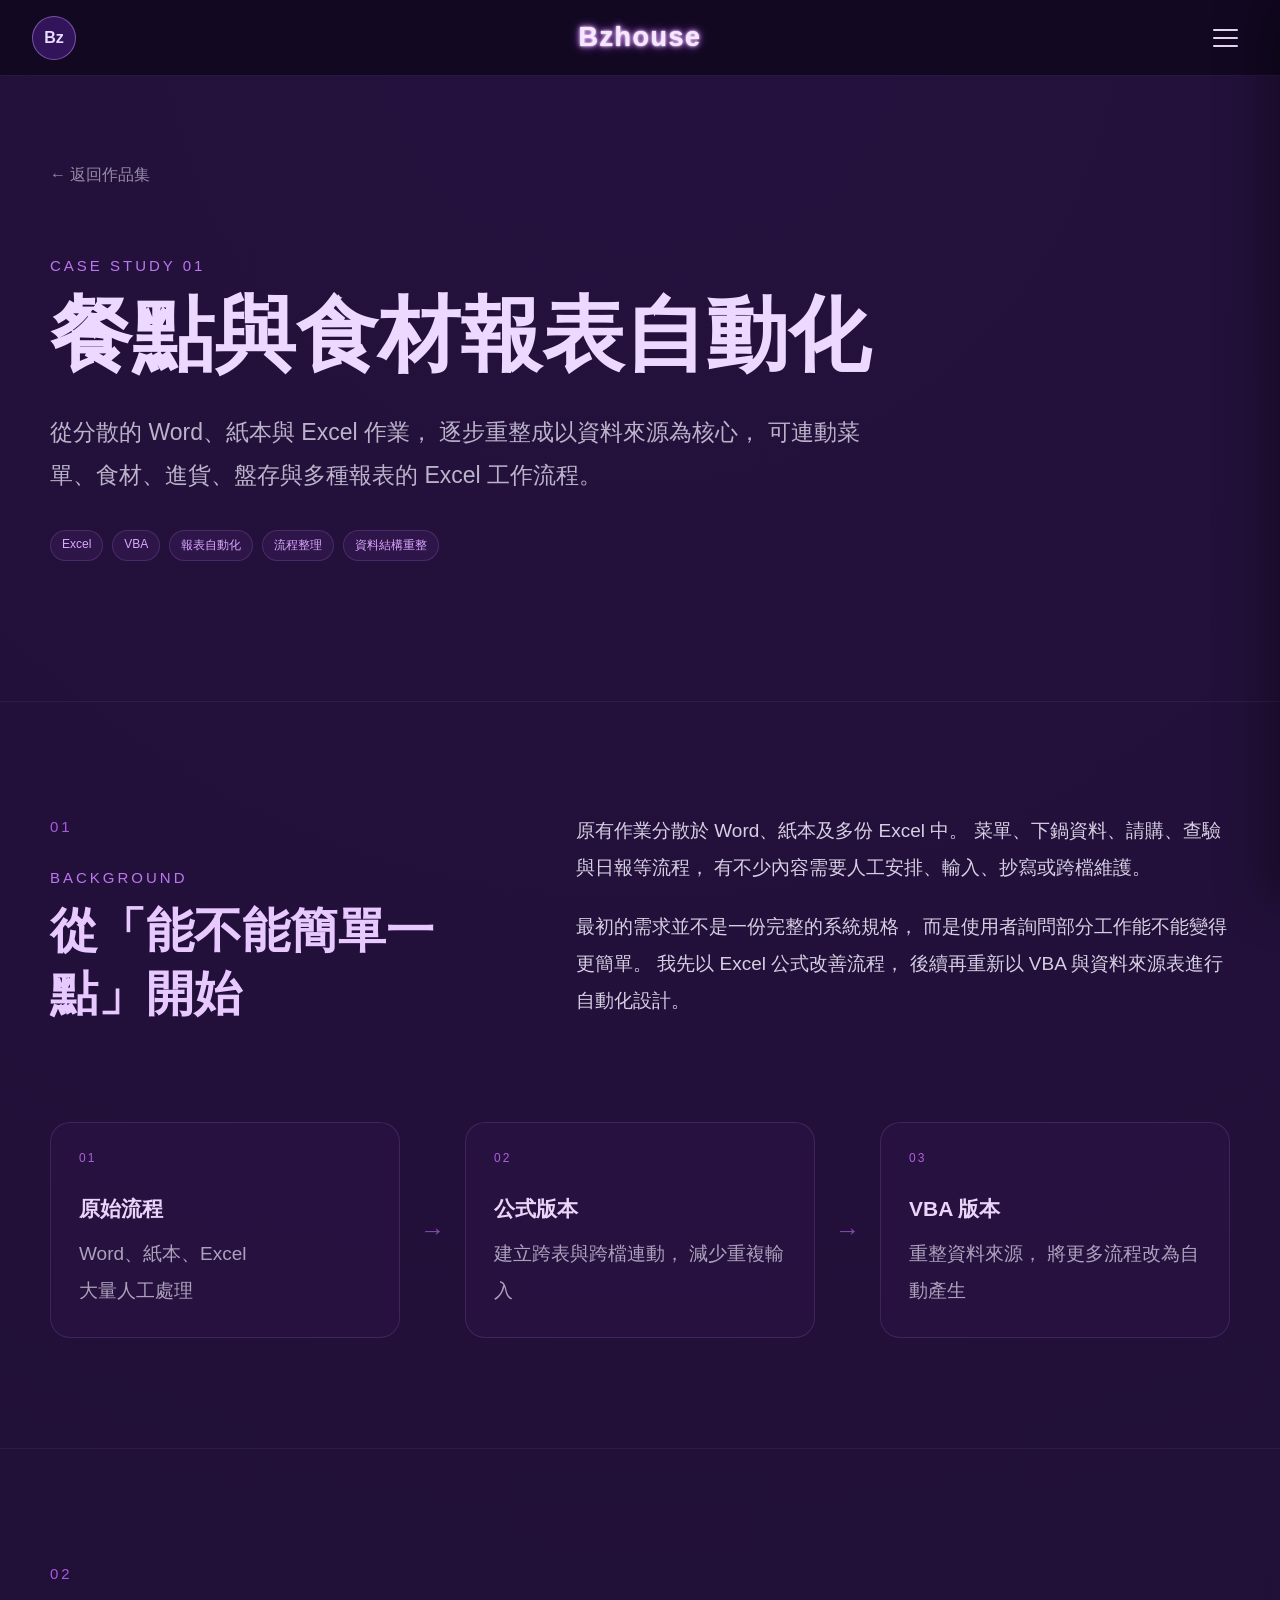
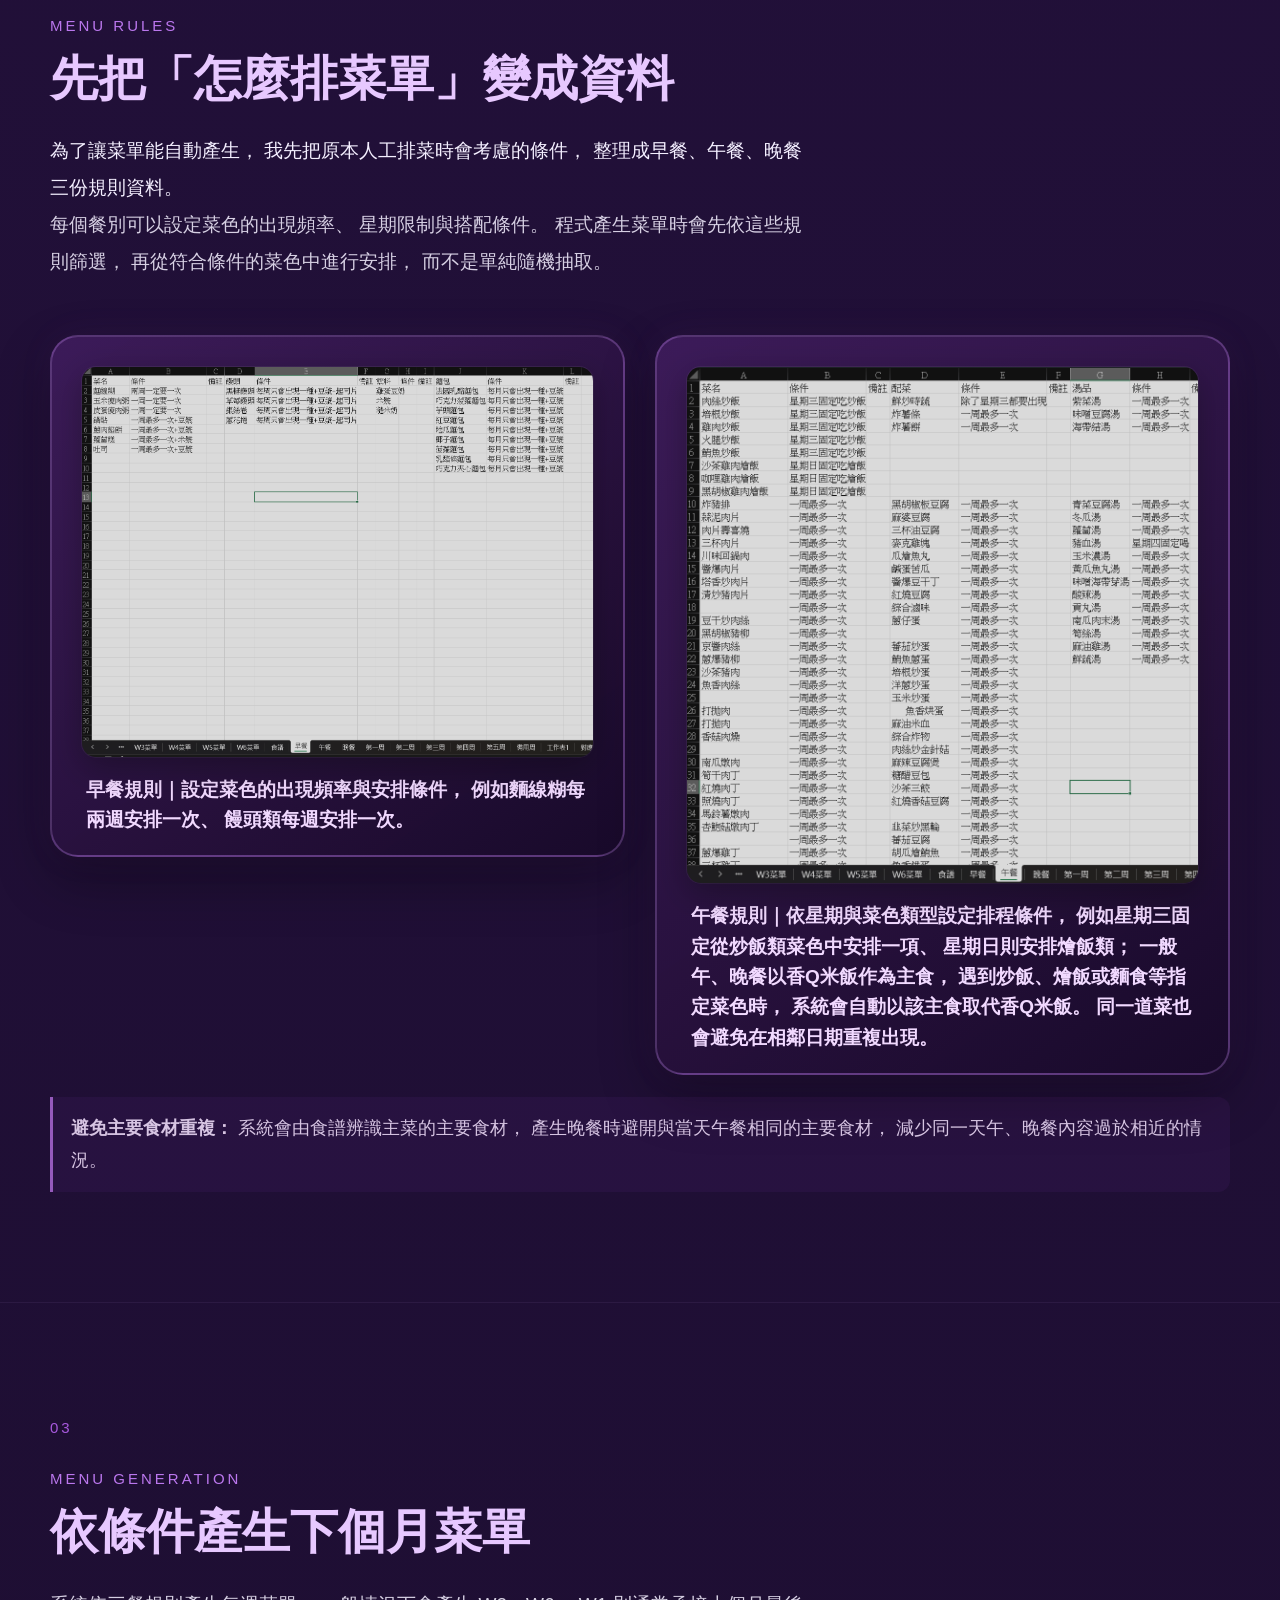
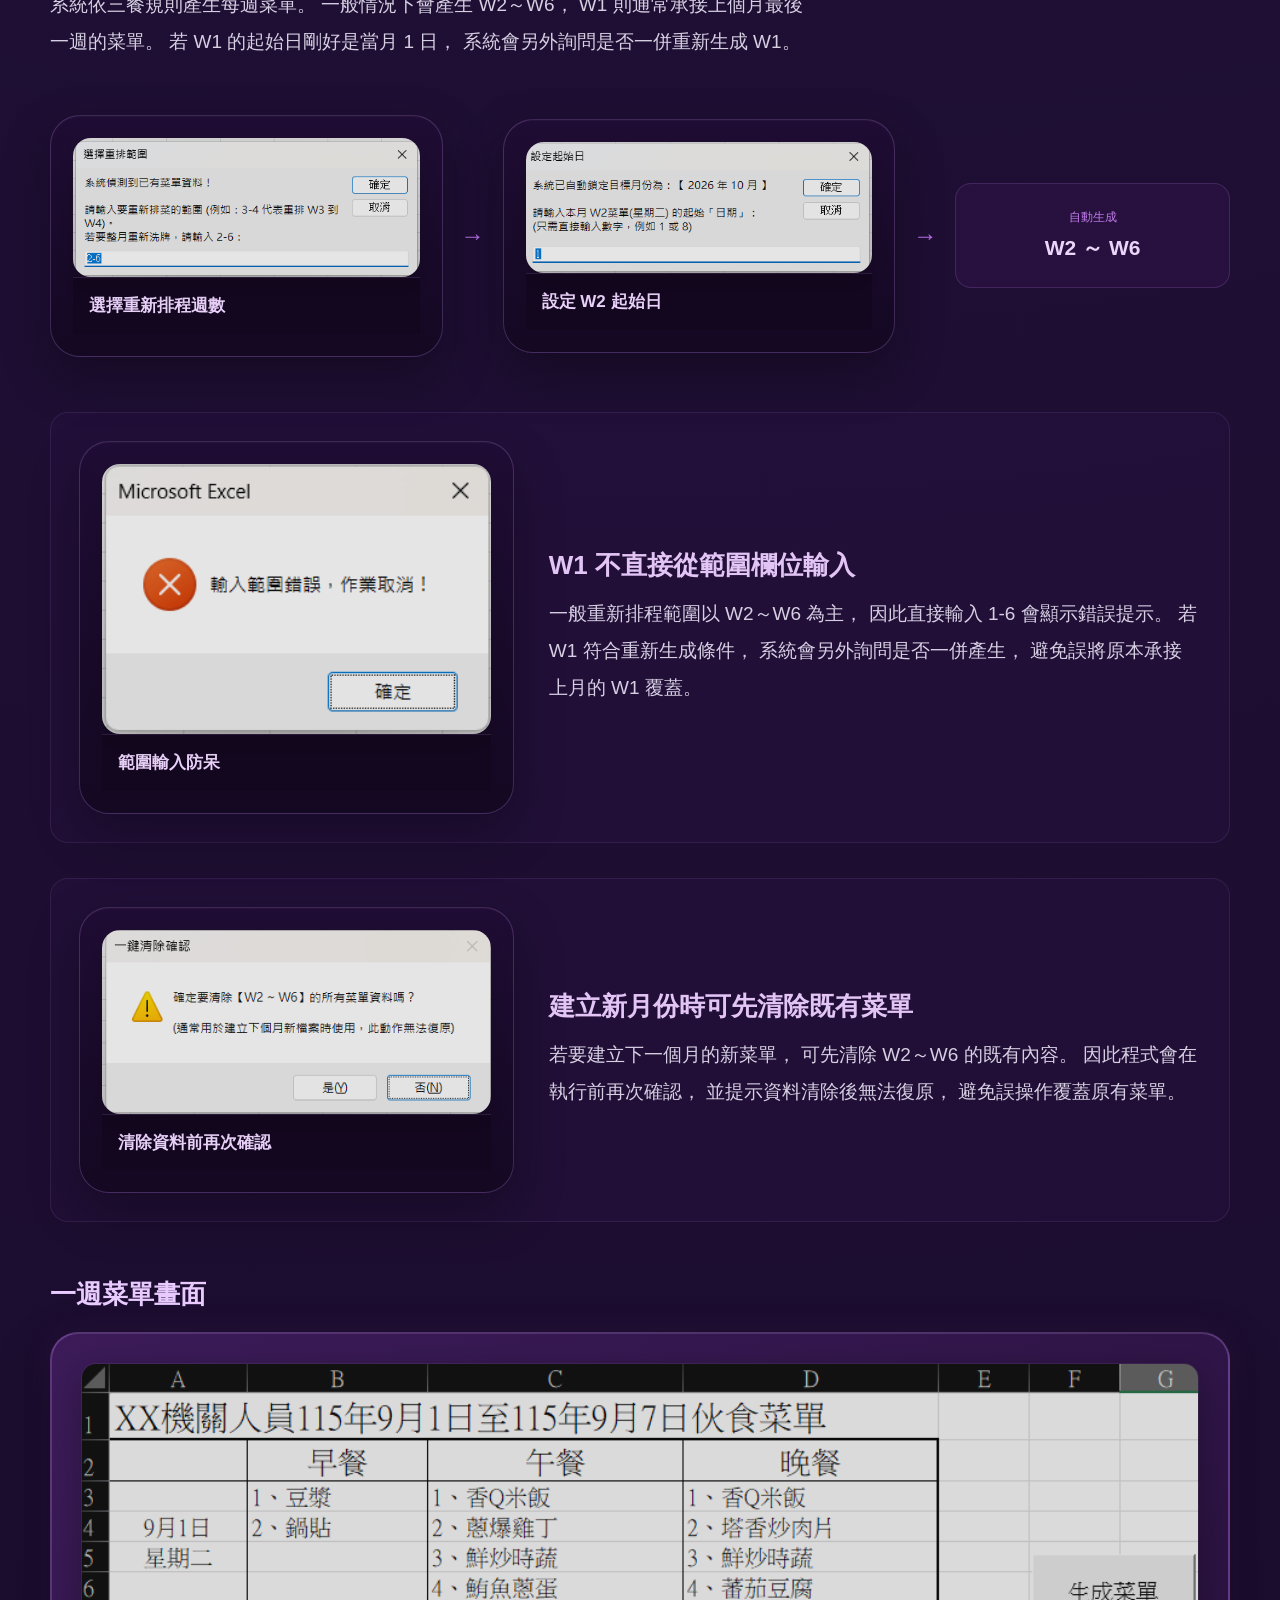
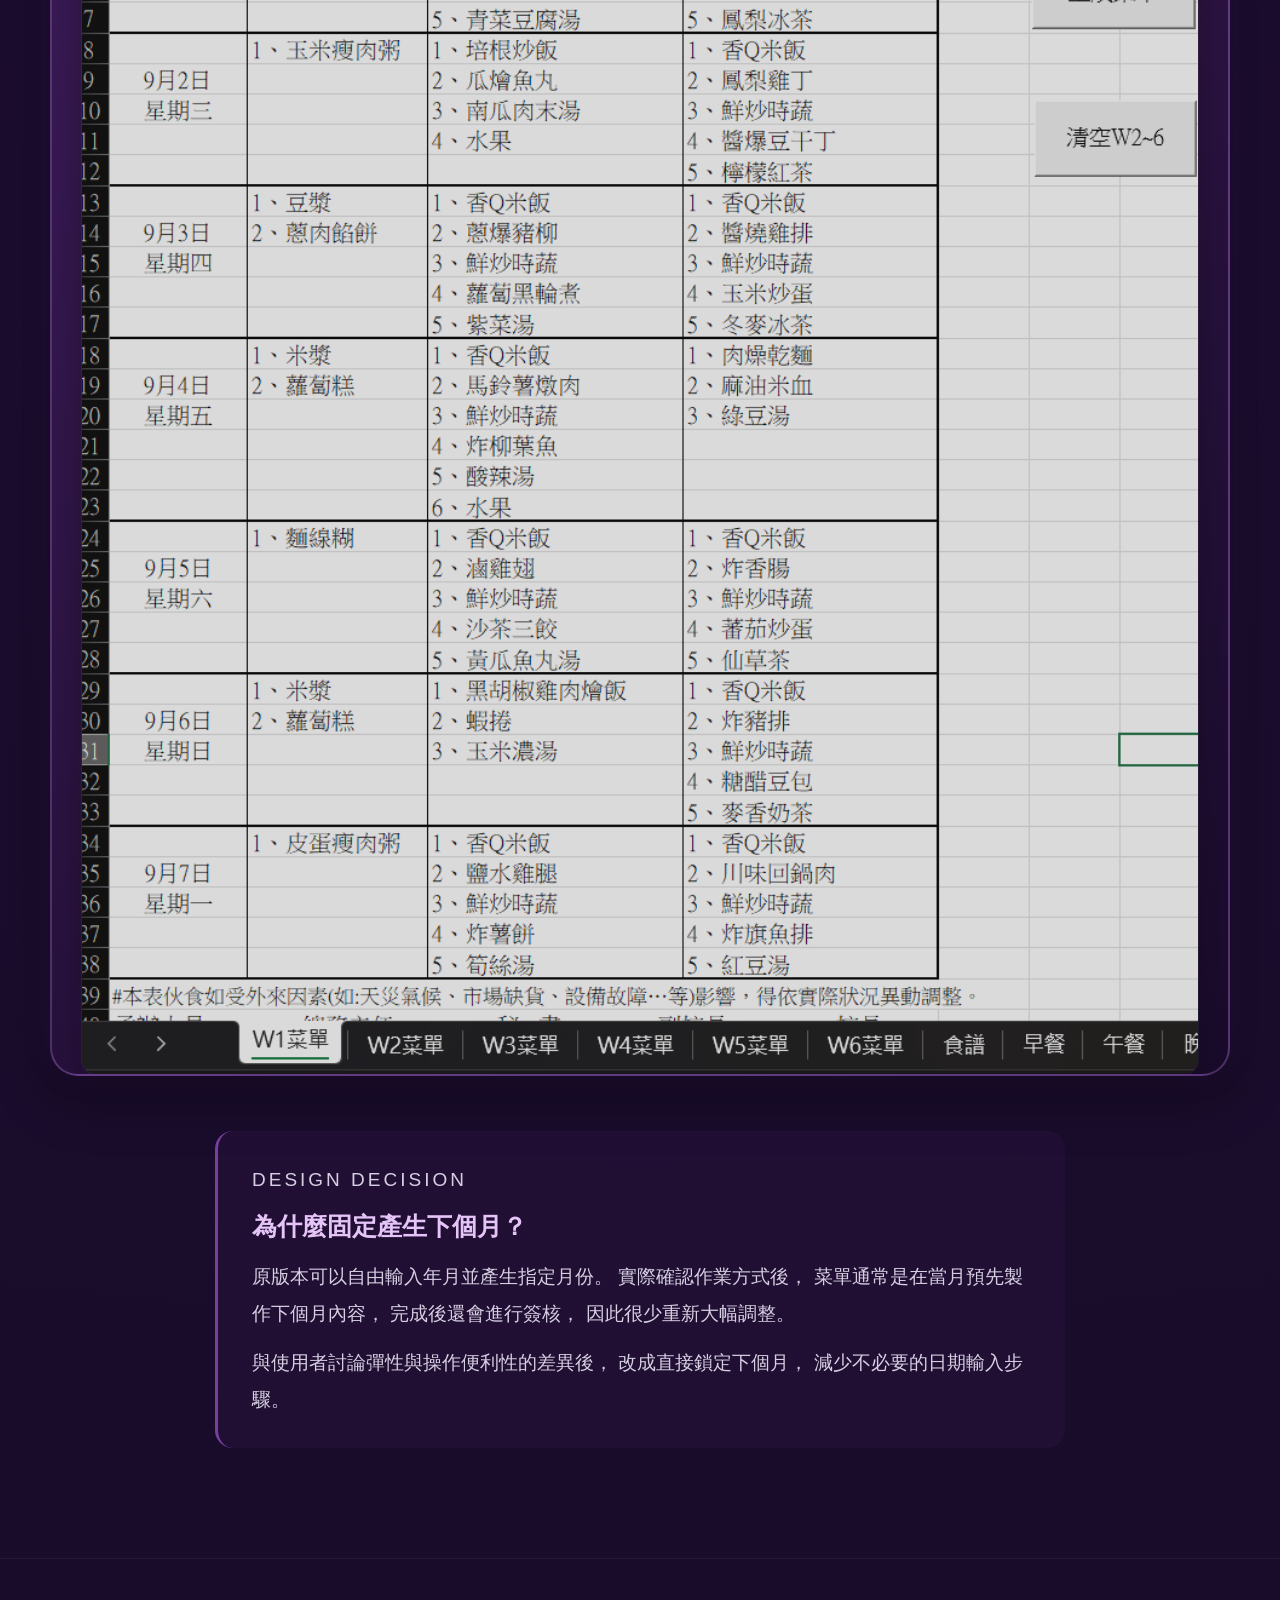
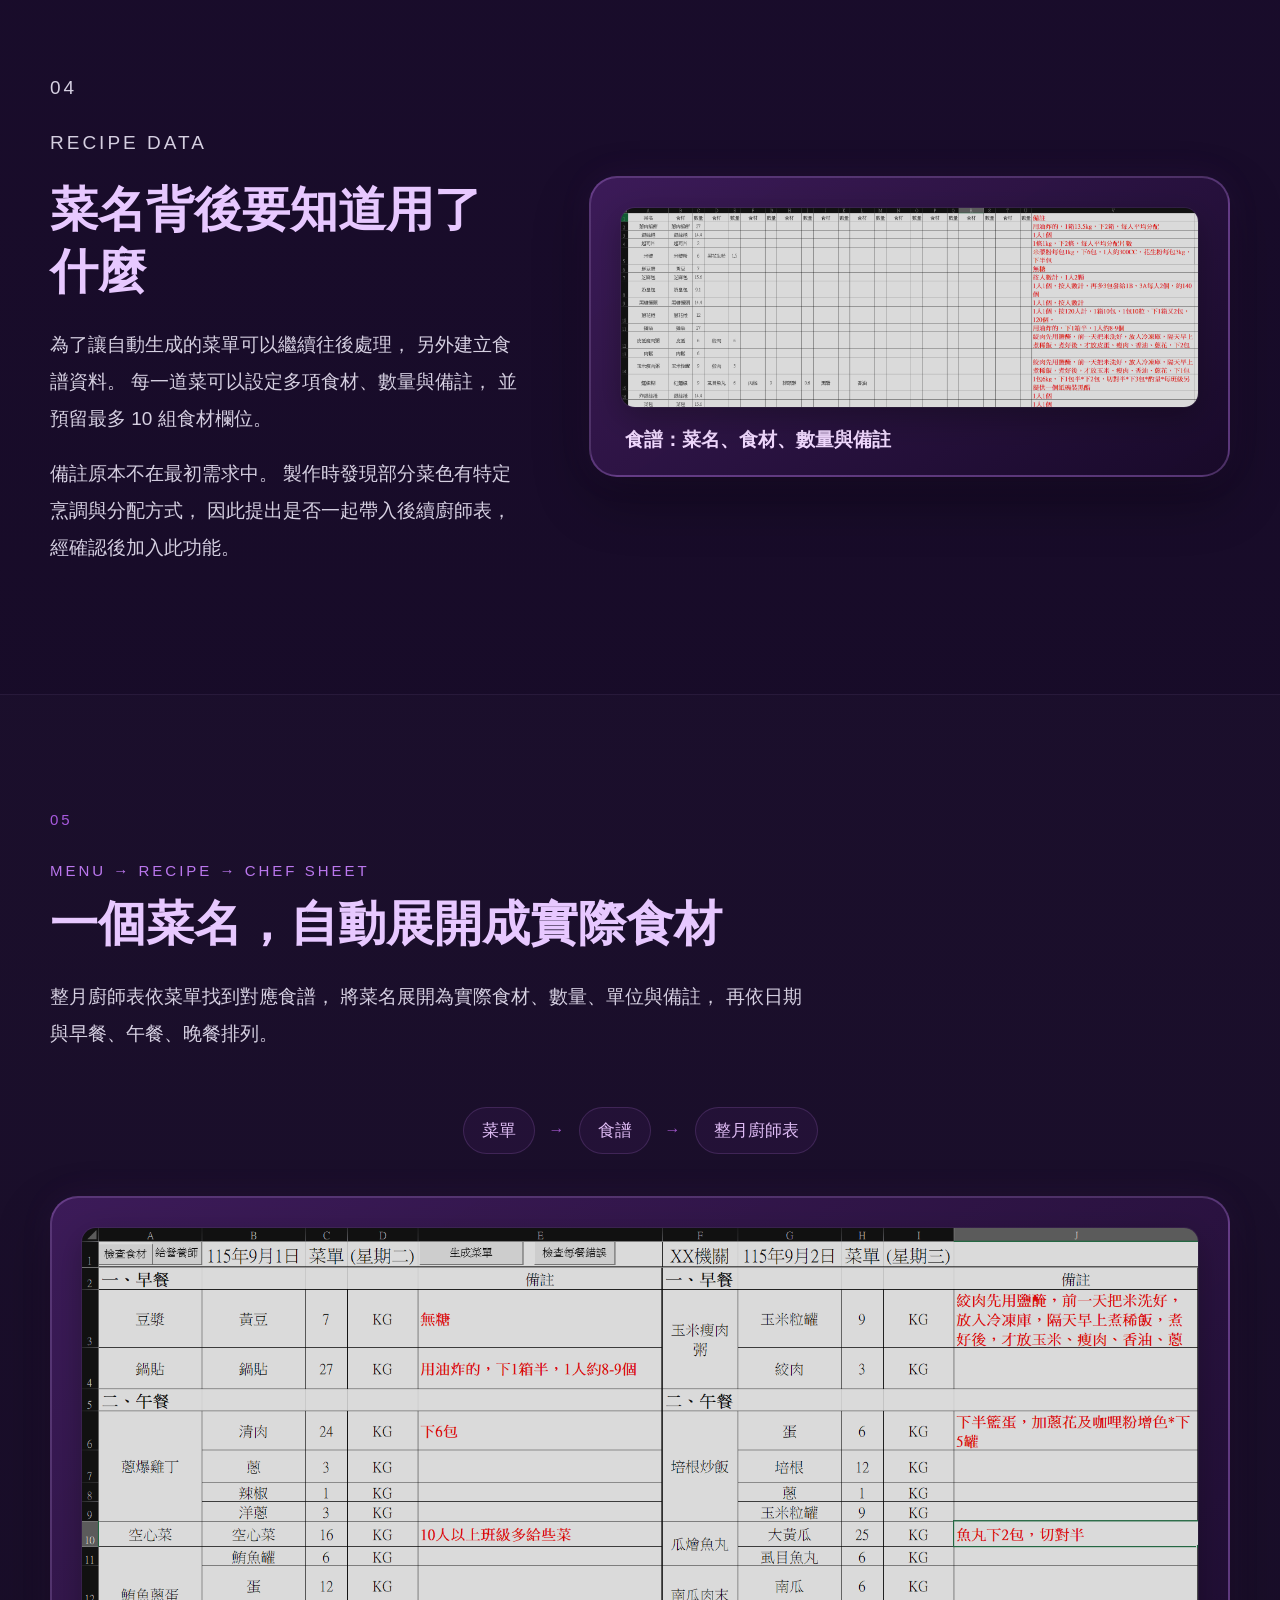
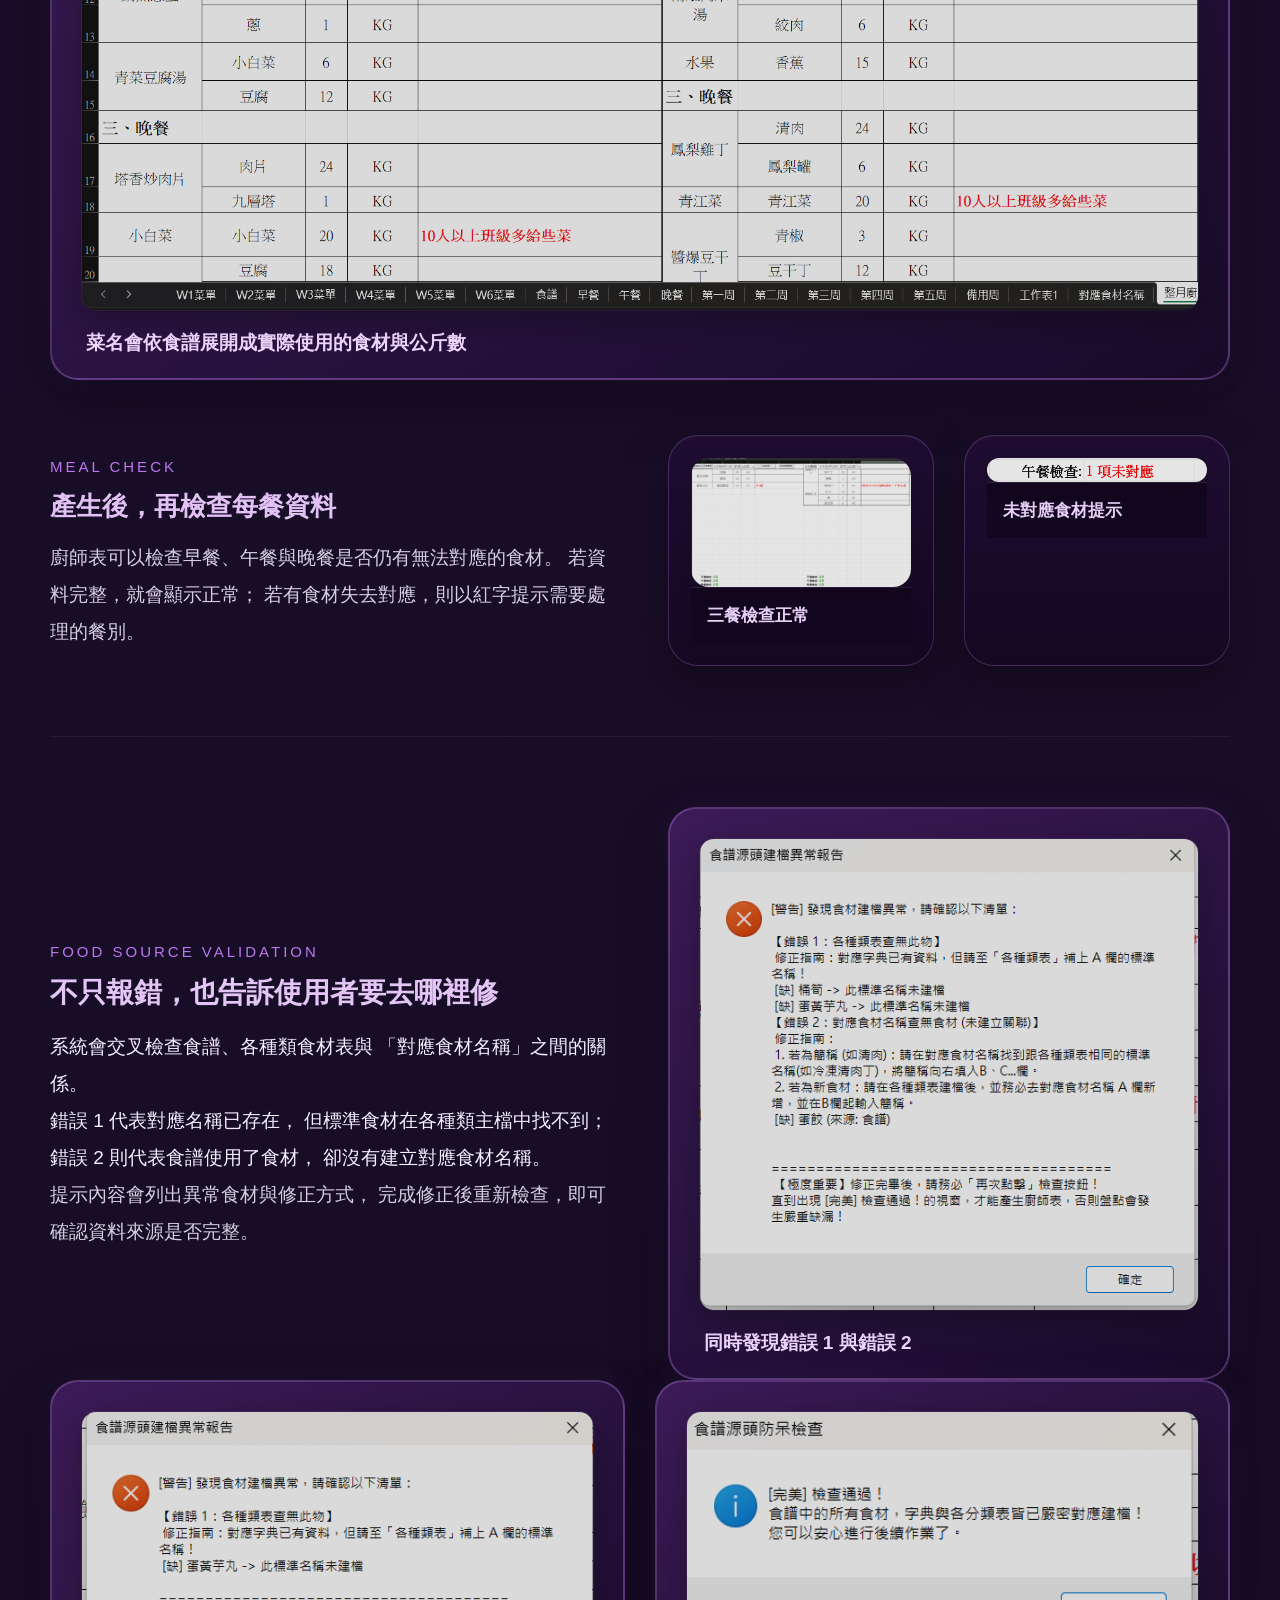
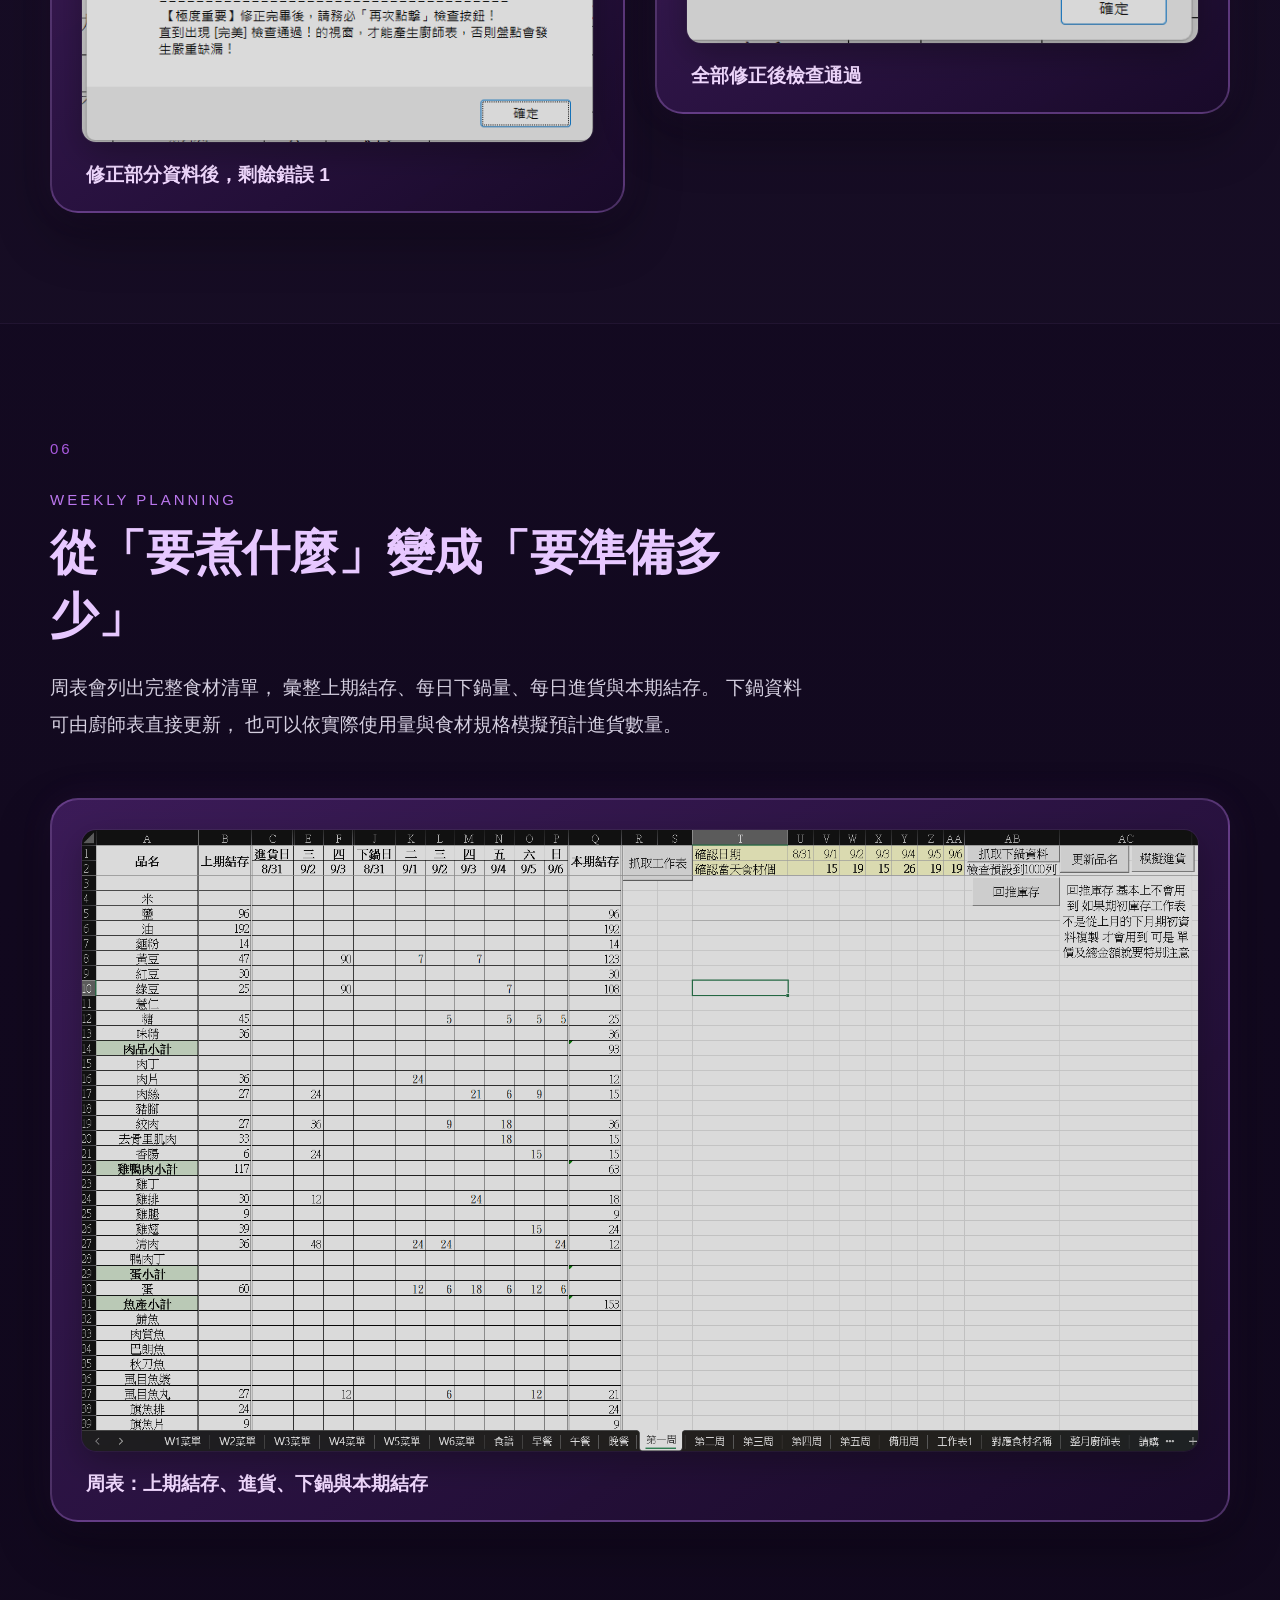
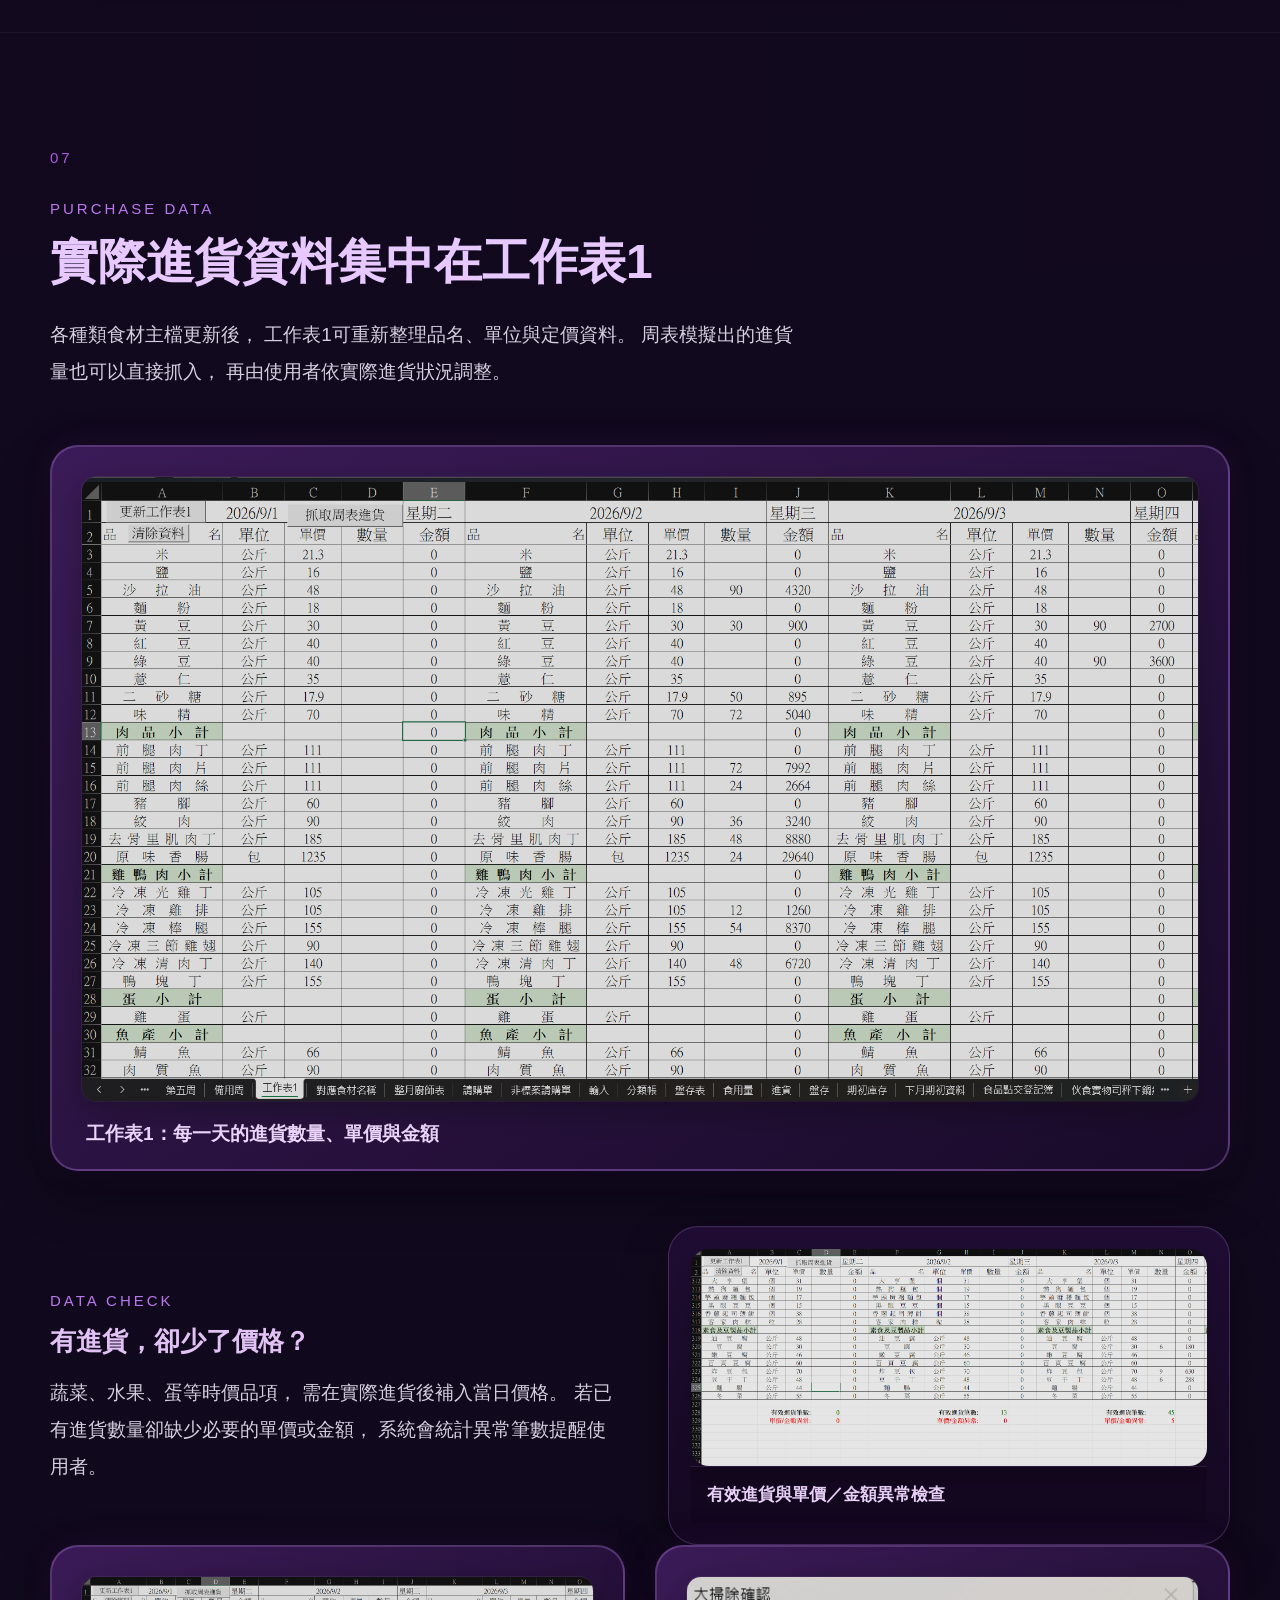
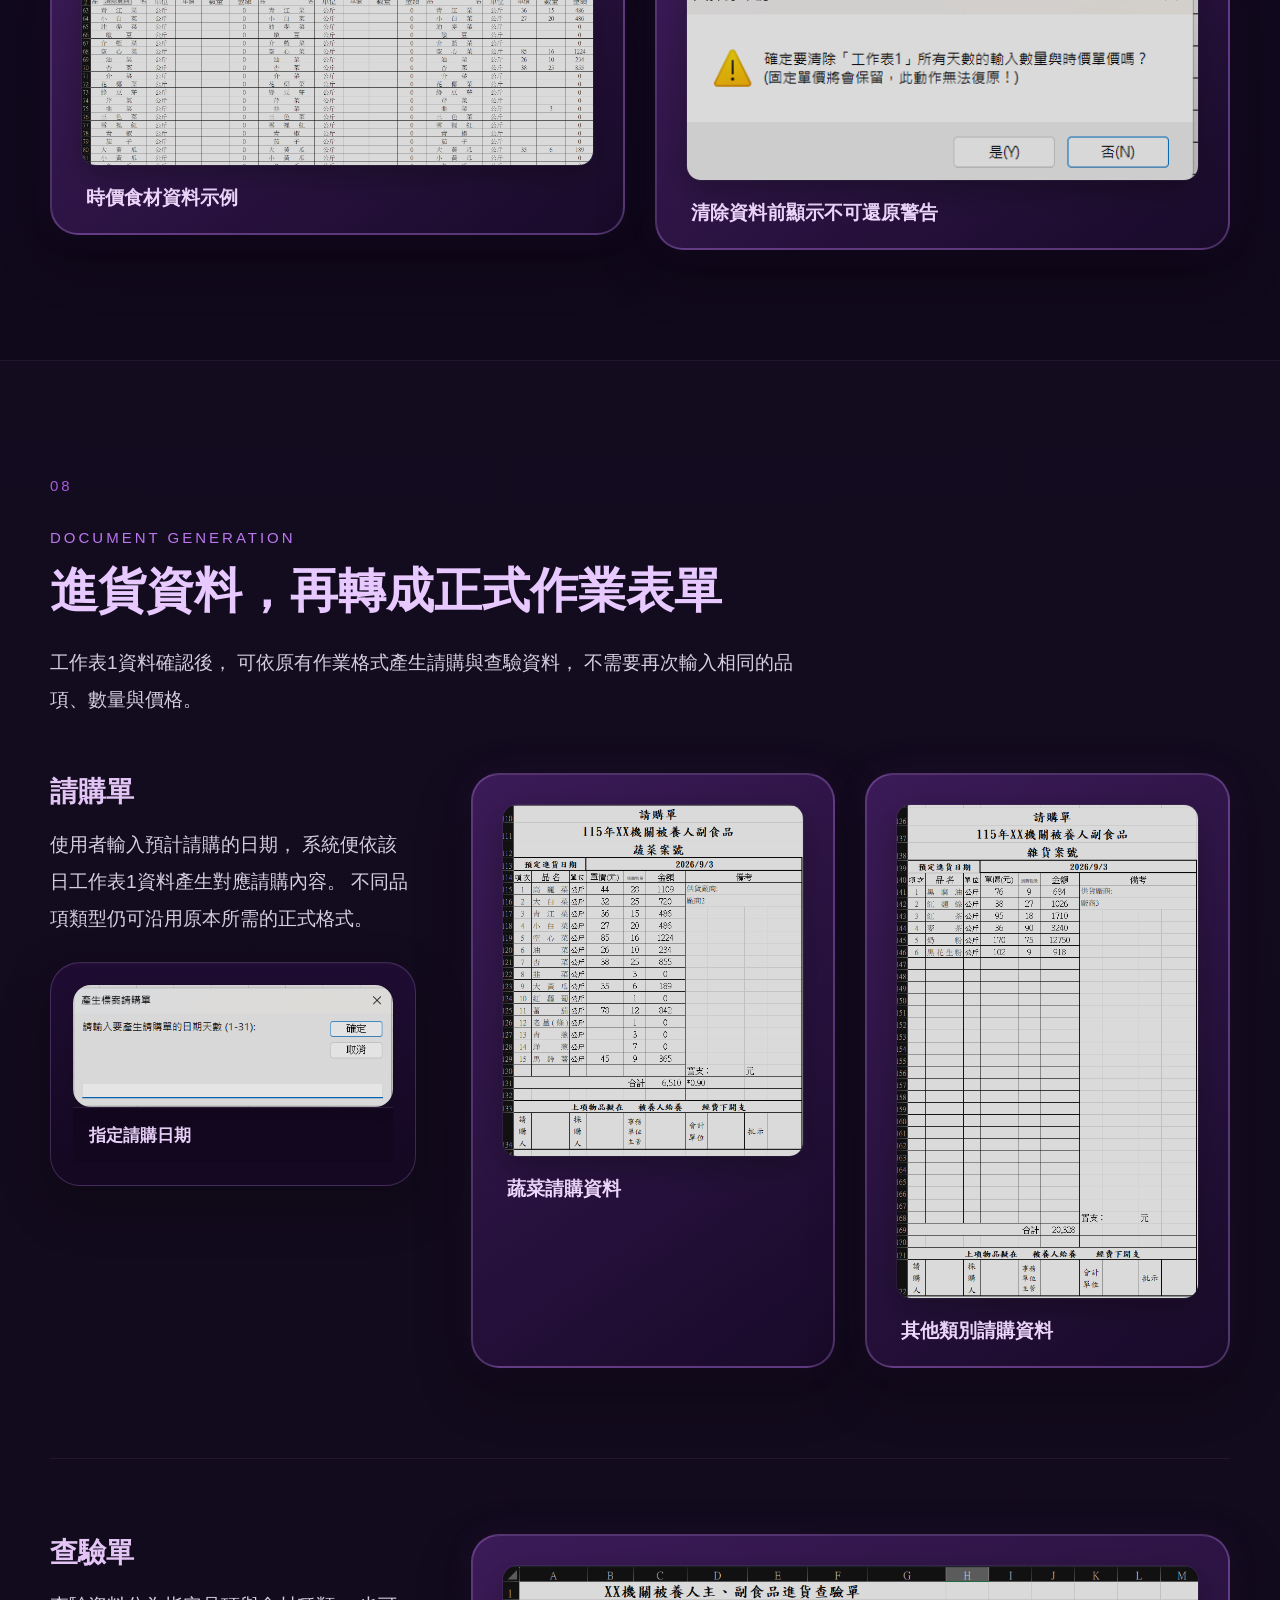
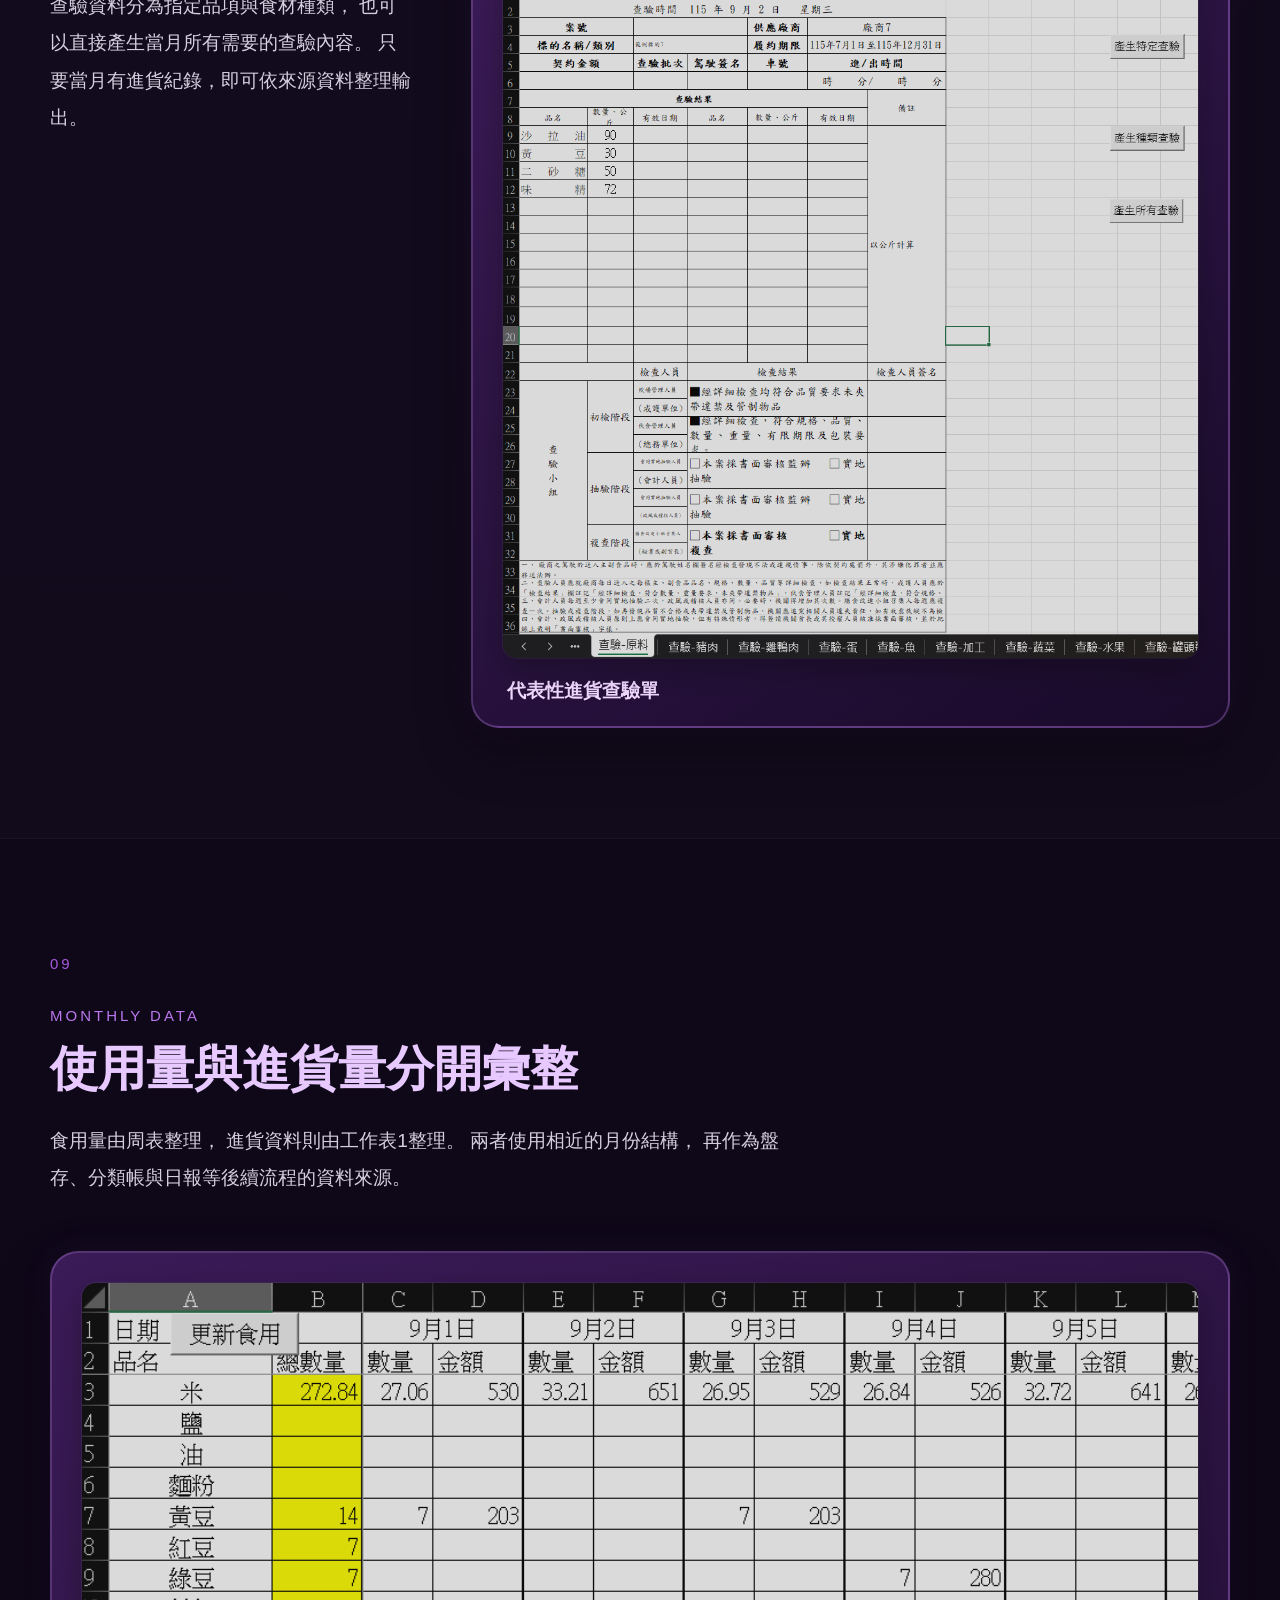
==== commit 6627f420: "Add files via upload" ====
--- a/projects/food-report.html
+++ b/projects/food-report.html
@@ -11,10 +11,10 @@
 
     <meta
         name="description"
-        content="Bzhouse 給養報表自動化作品案例：以 Excel 與 VBA 重整菜單、食譜、進貨、盤存與日報等工作流程。"
+        content="Bzhouse 餐點與食材報表自動化作品案例：以 Excel 與 VBA 重整菜單、食譜、進貨、盤存與日報等工作流程。"
     >
 
-    <title>給養報表自動化｜Bzhouse</title>
+    <title>餐點與食材報表自動化｜Bzhouse</title>
 
     <link
         rel="stylesheet"
@@ -279,7 +279,7 @@
 
 
                 <h1>
-                    給養報表自動化
+                    餐點與食材報表自動化
                 </h1>
 
 
--- a/style.css
+++ b/style.css
@@ -2394,8 +2394,8 @@
     display: grid;
 
     grid-template-columns:
-        0.8fr
-        1.2fr;
+        1fr
+        1fr;
 
     gap: 55px;
 
@@ -2572,8 +2572,8 @@
     display: grid;
 
     grid-template-columns:
-        0.7fr
-        1.3fr;
+        1fr
+        1fr;
 
     gap: 55px;
 
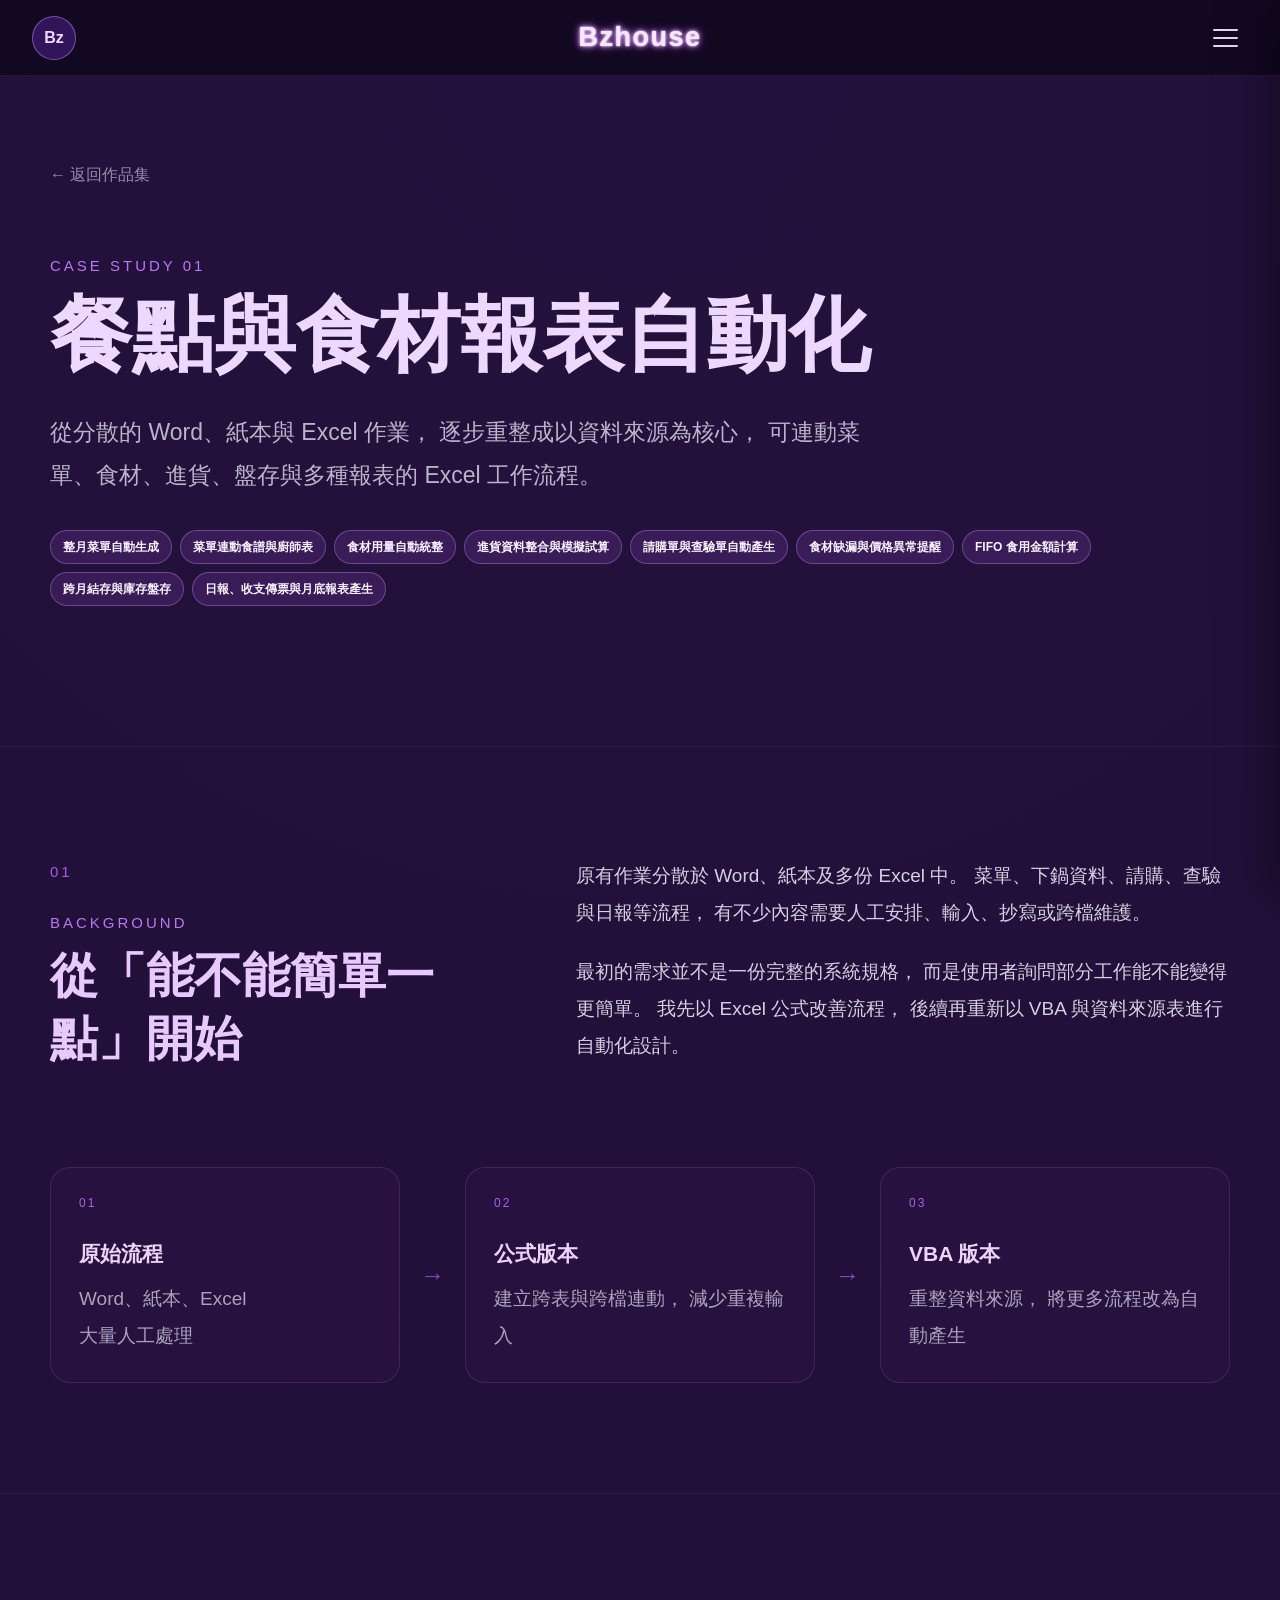
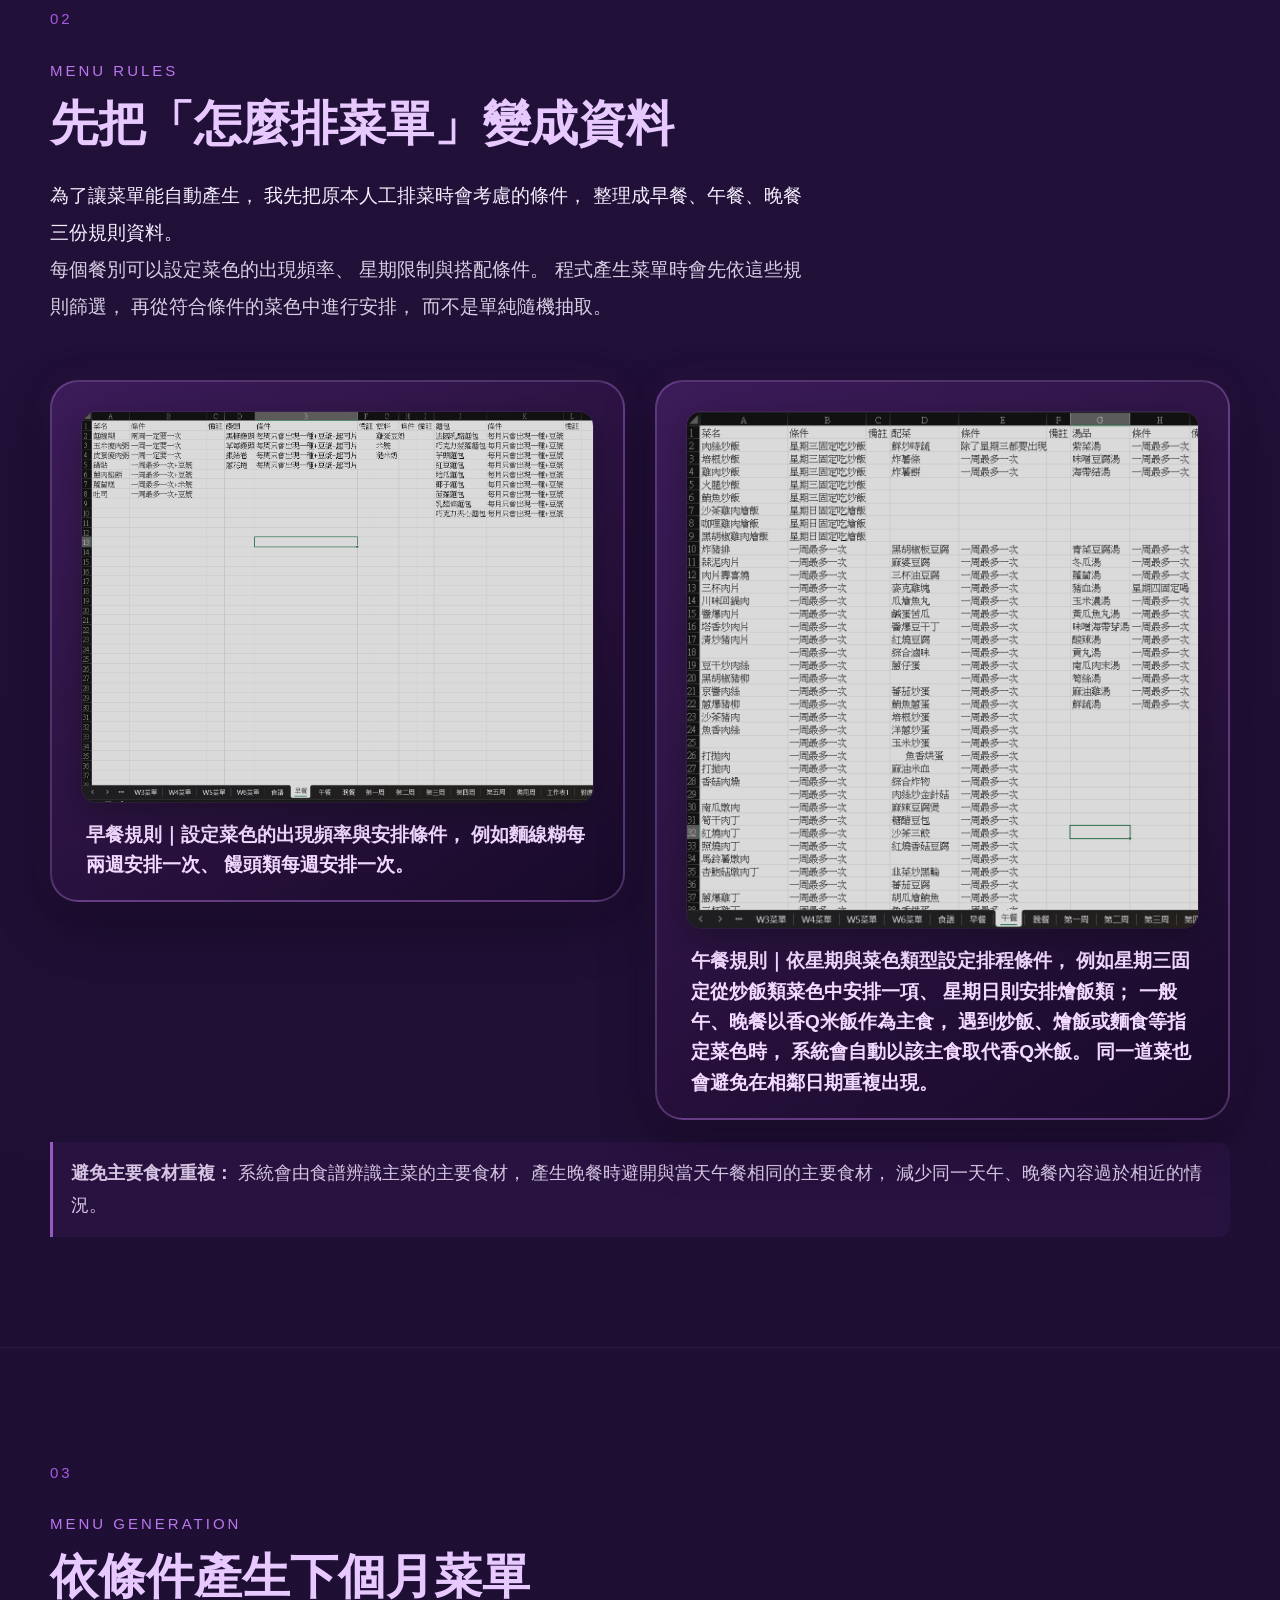
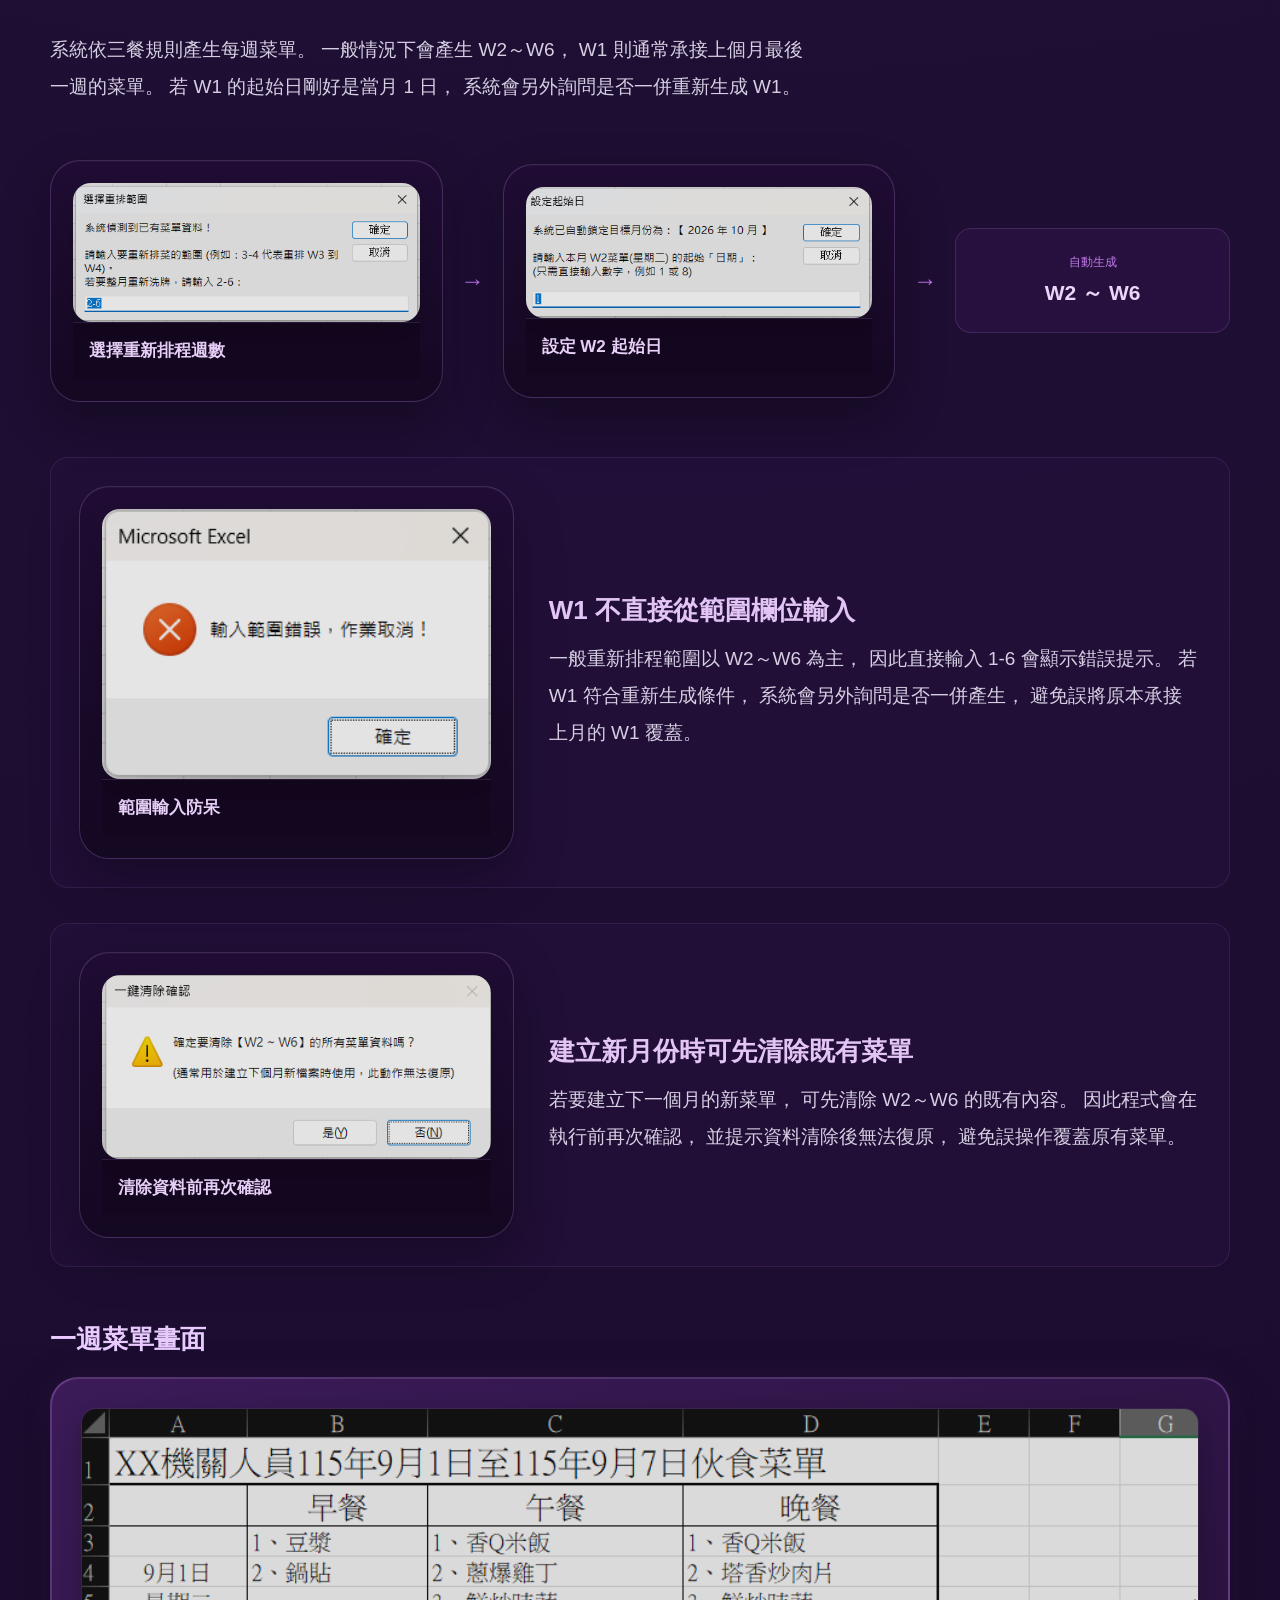
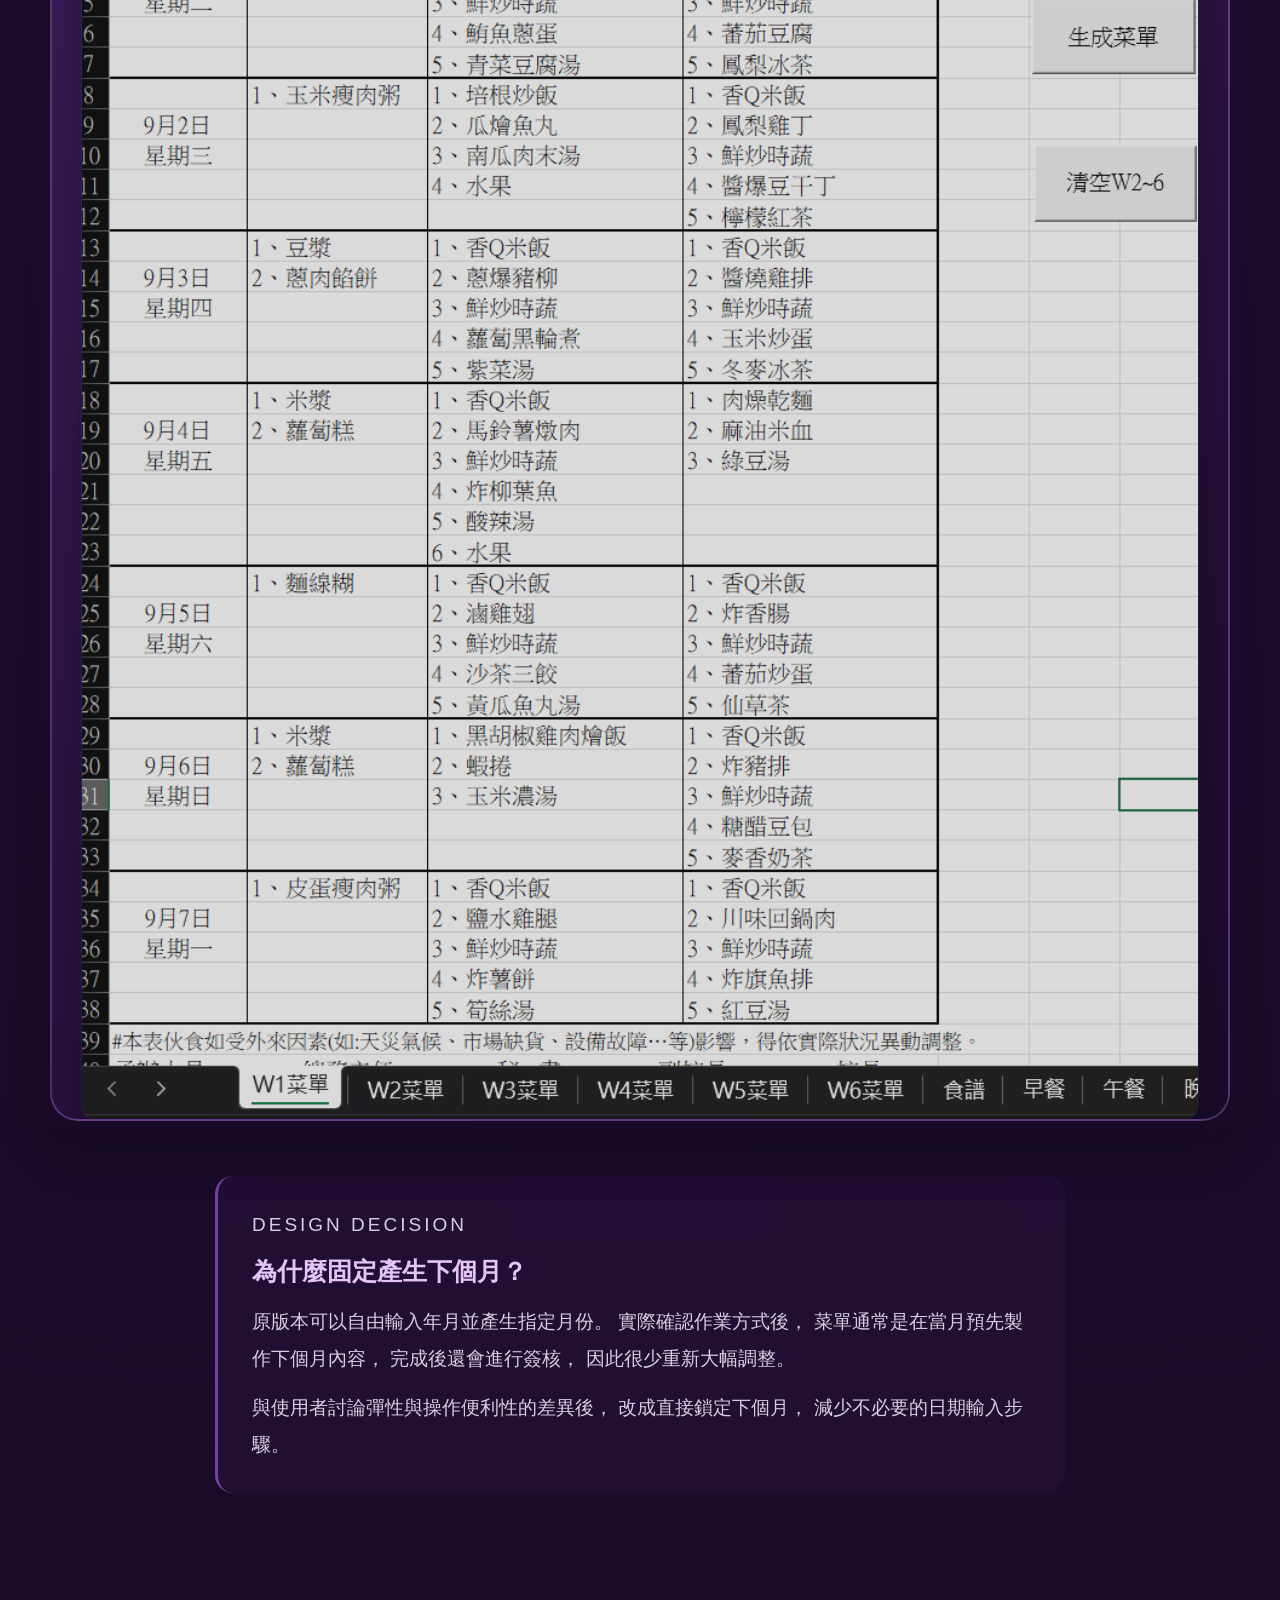
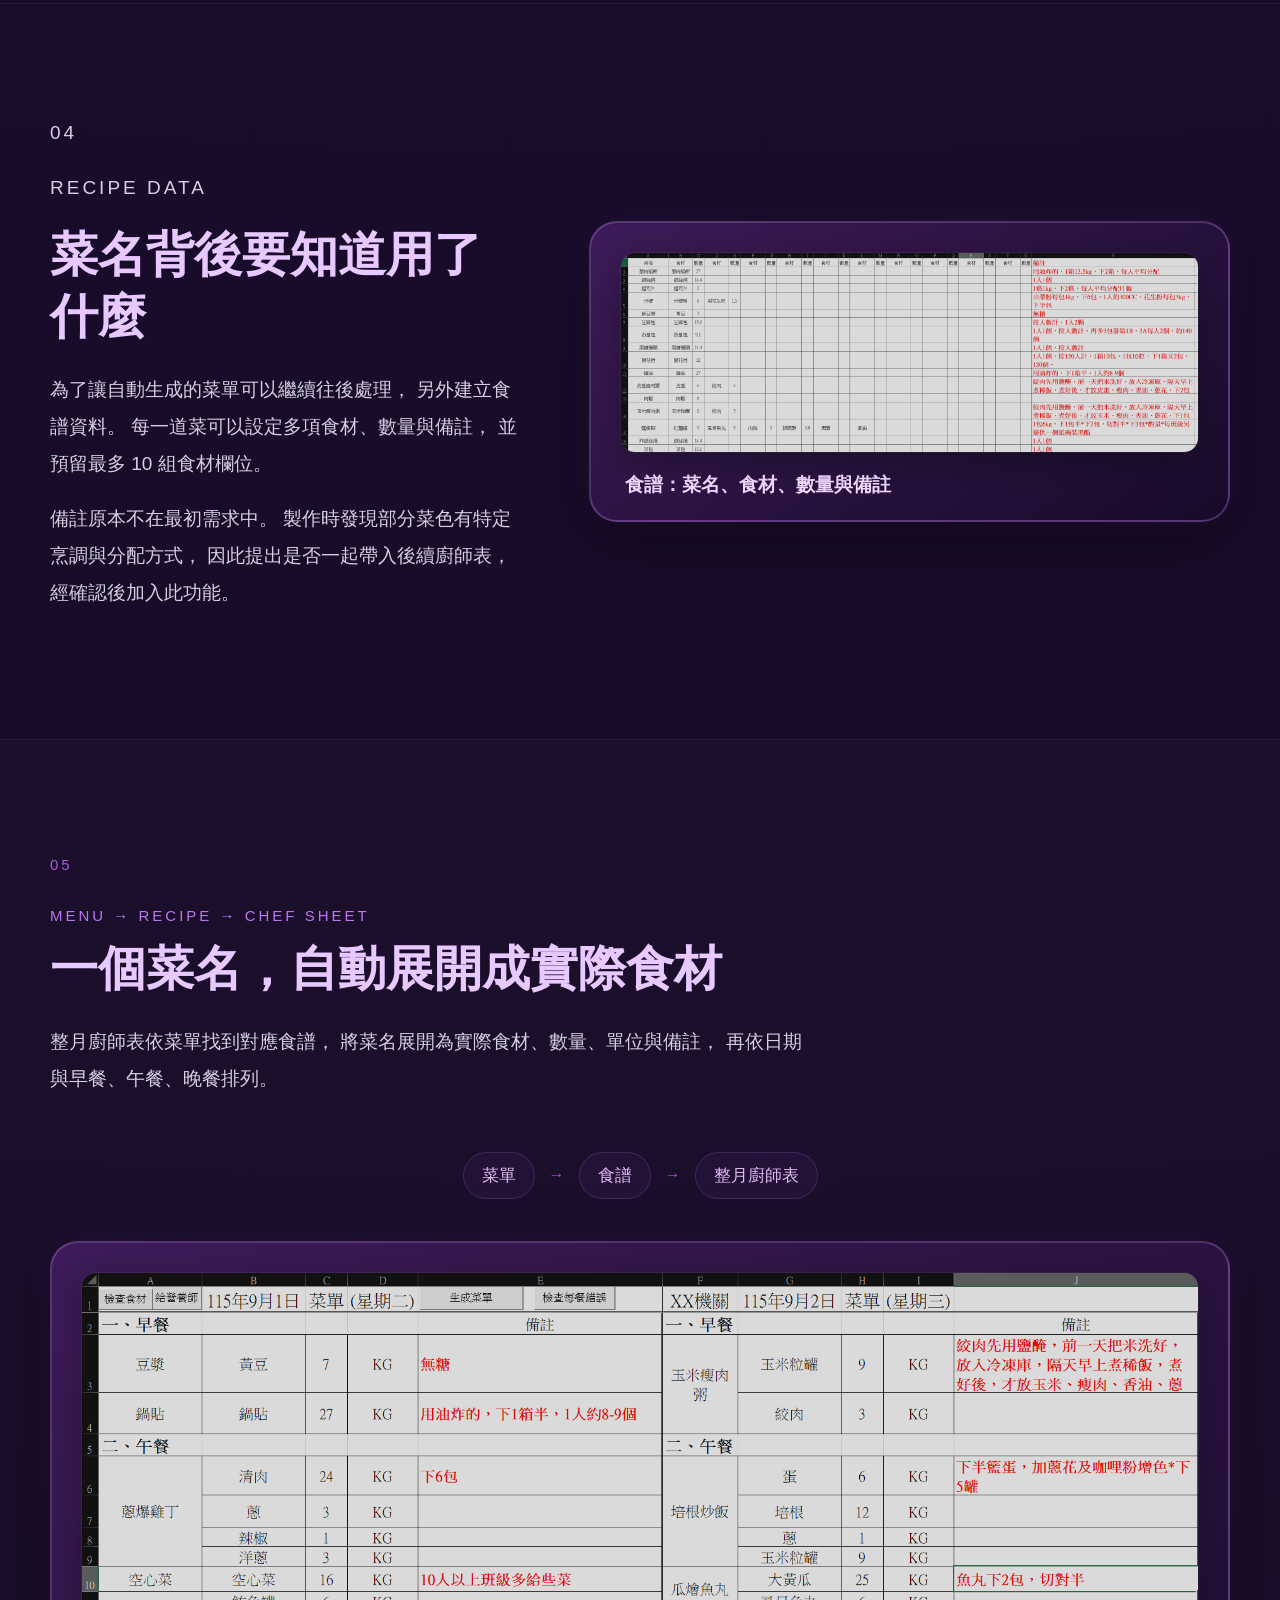
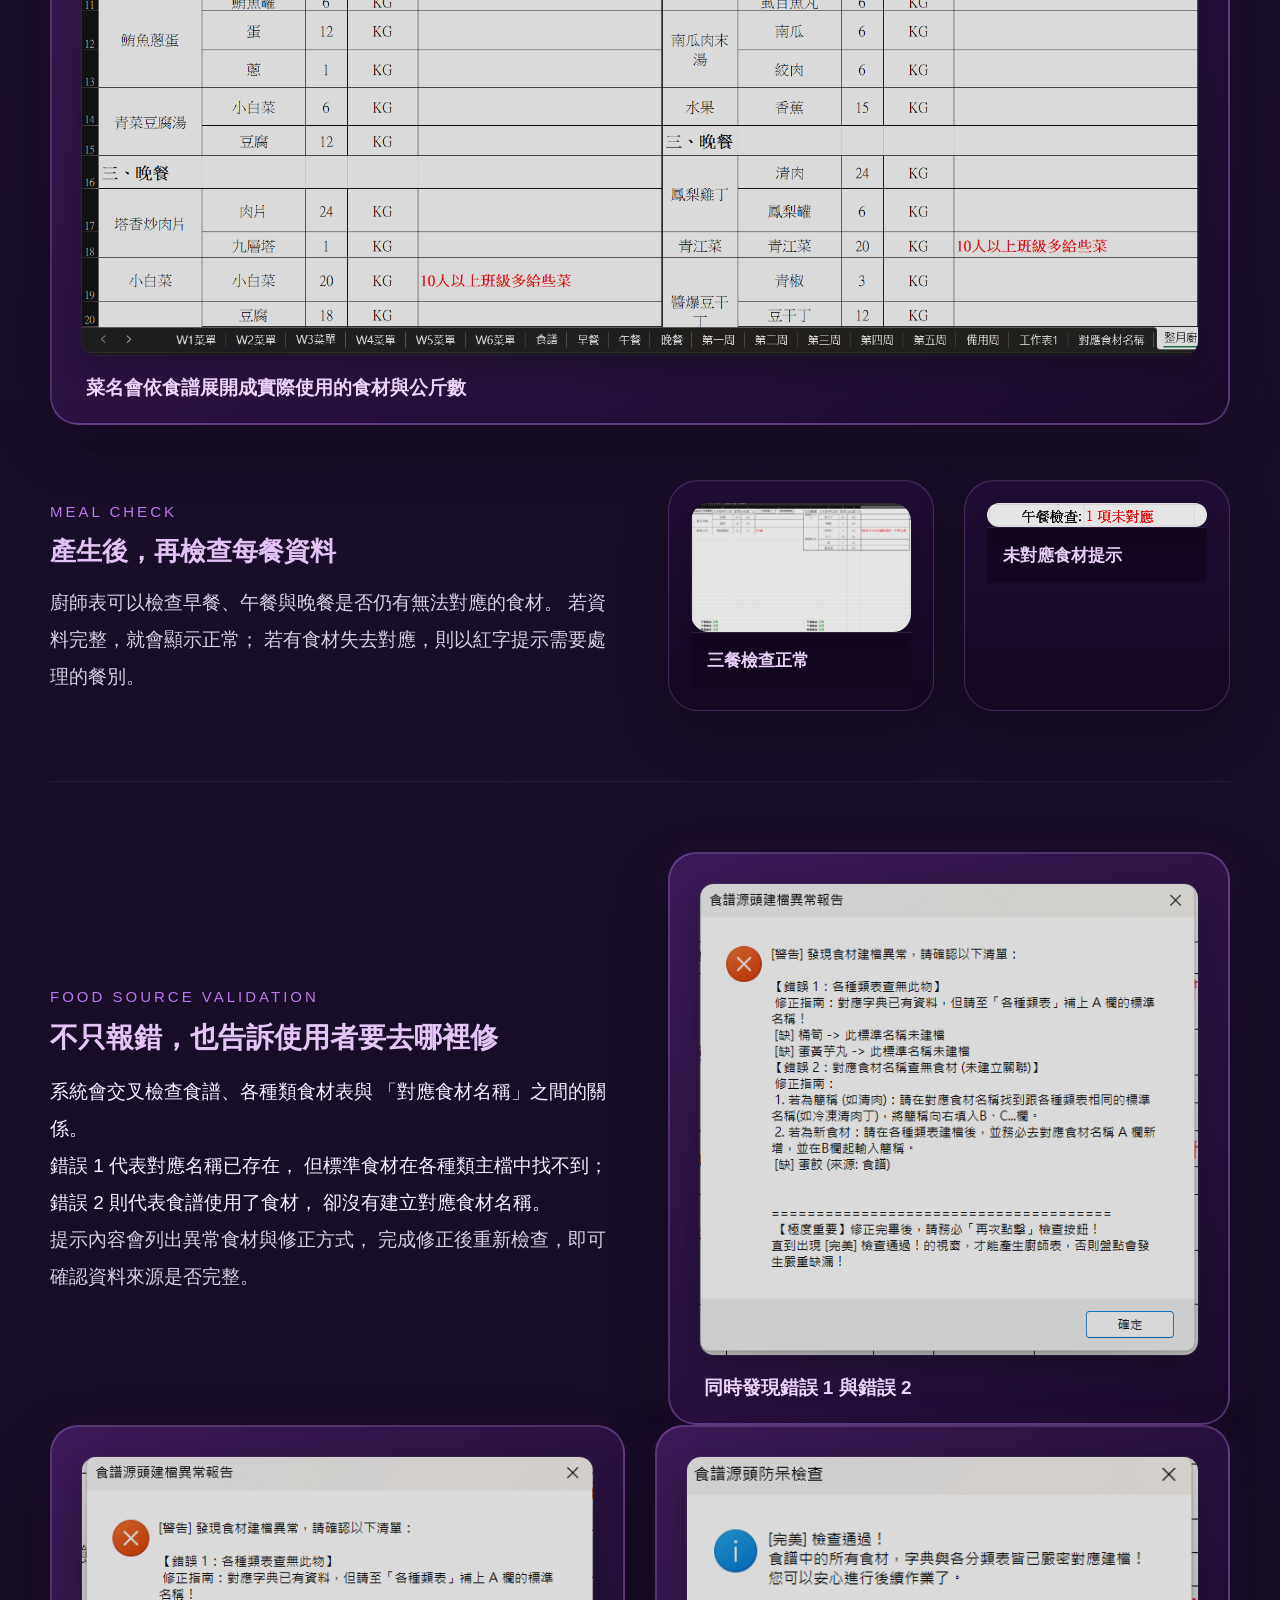
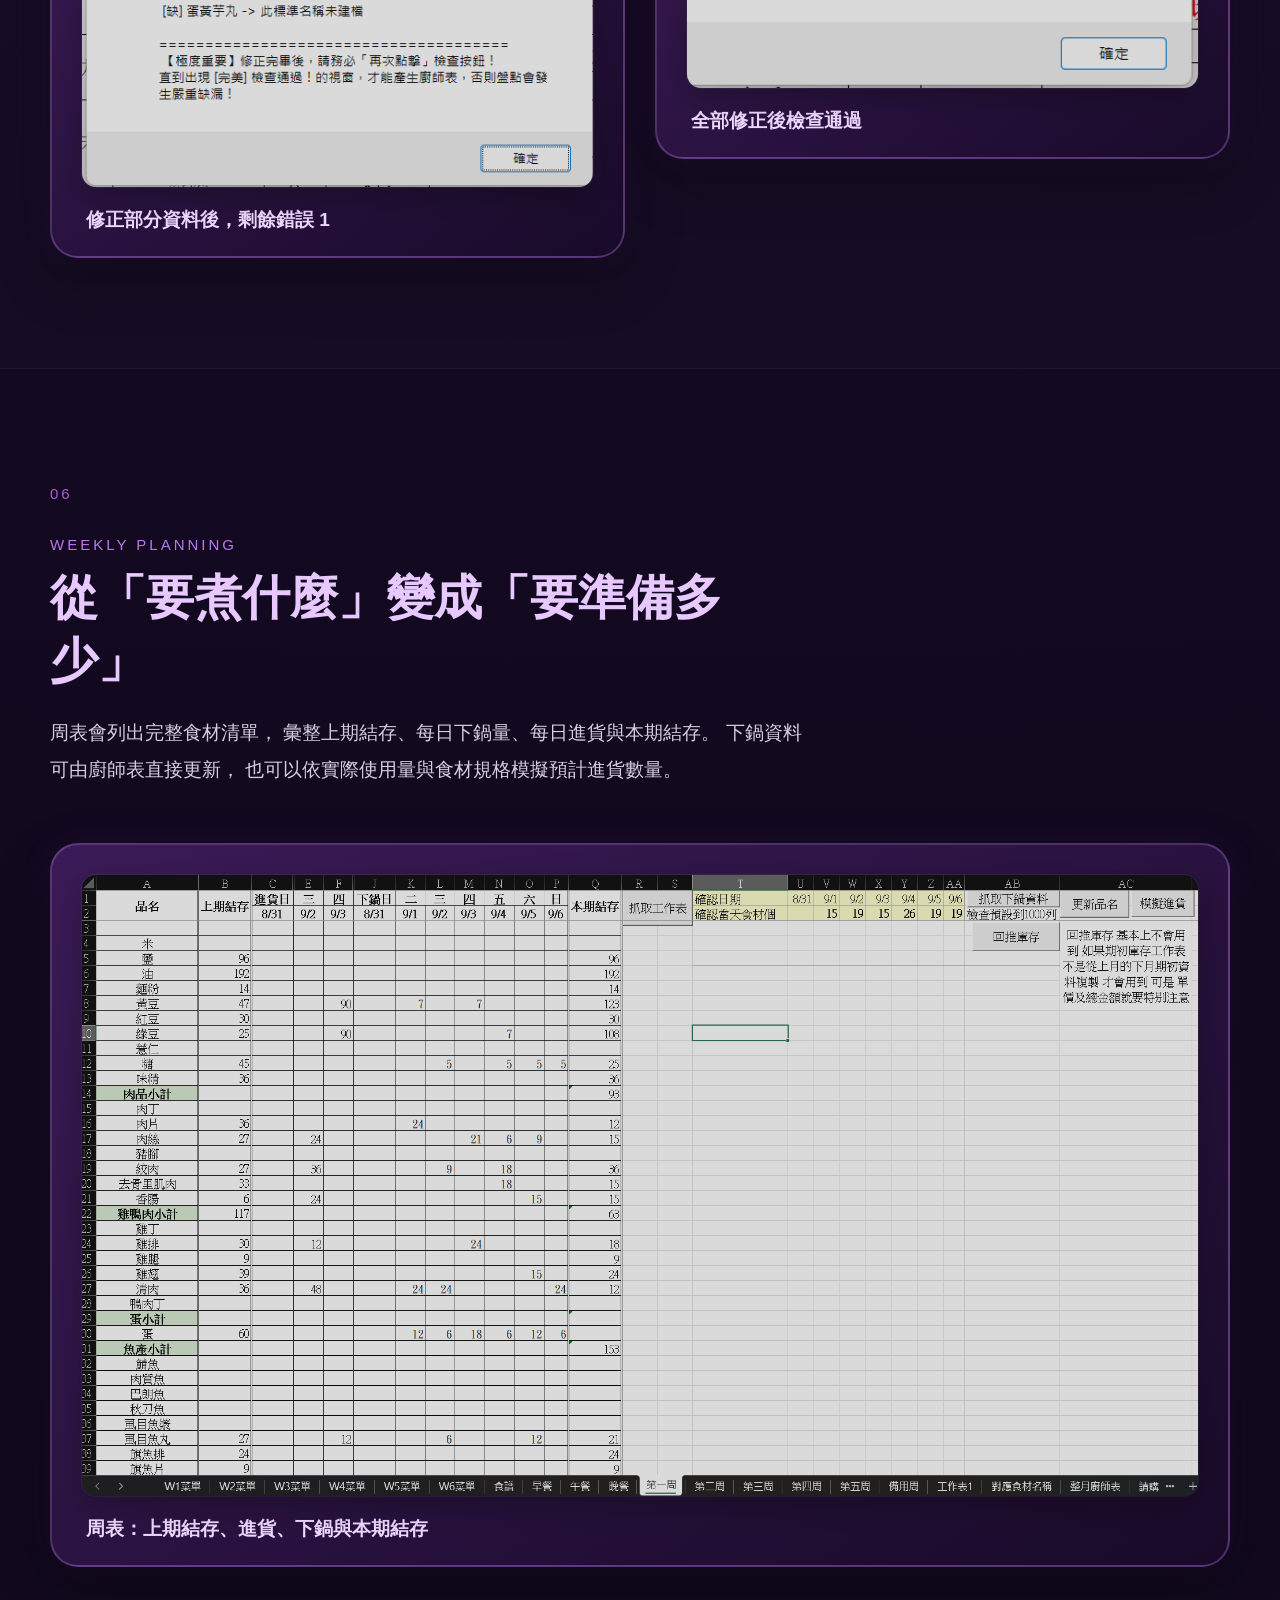
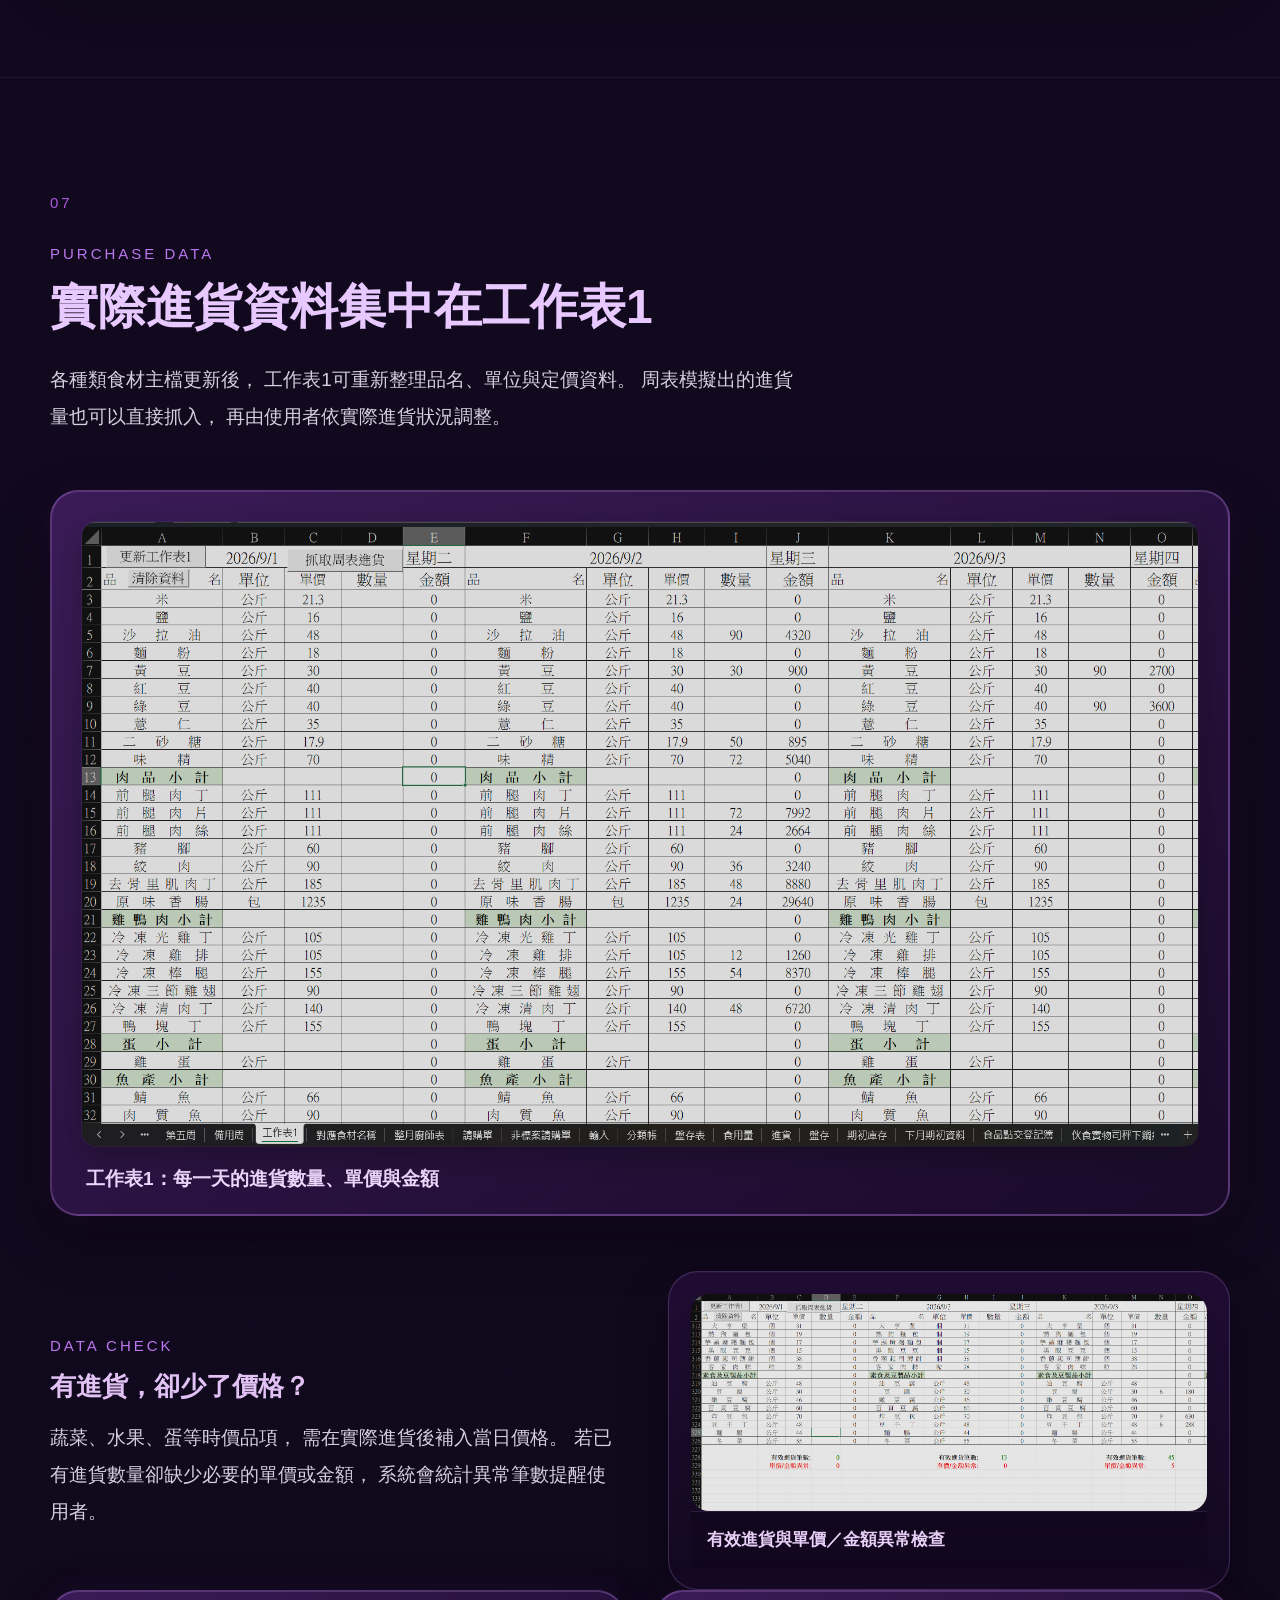
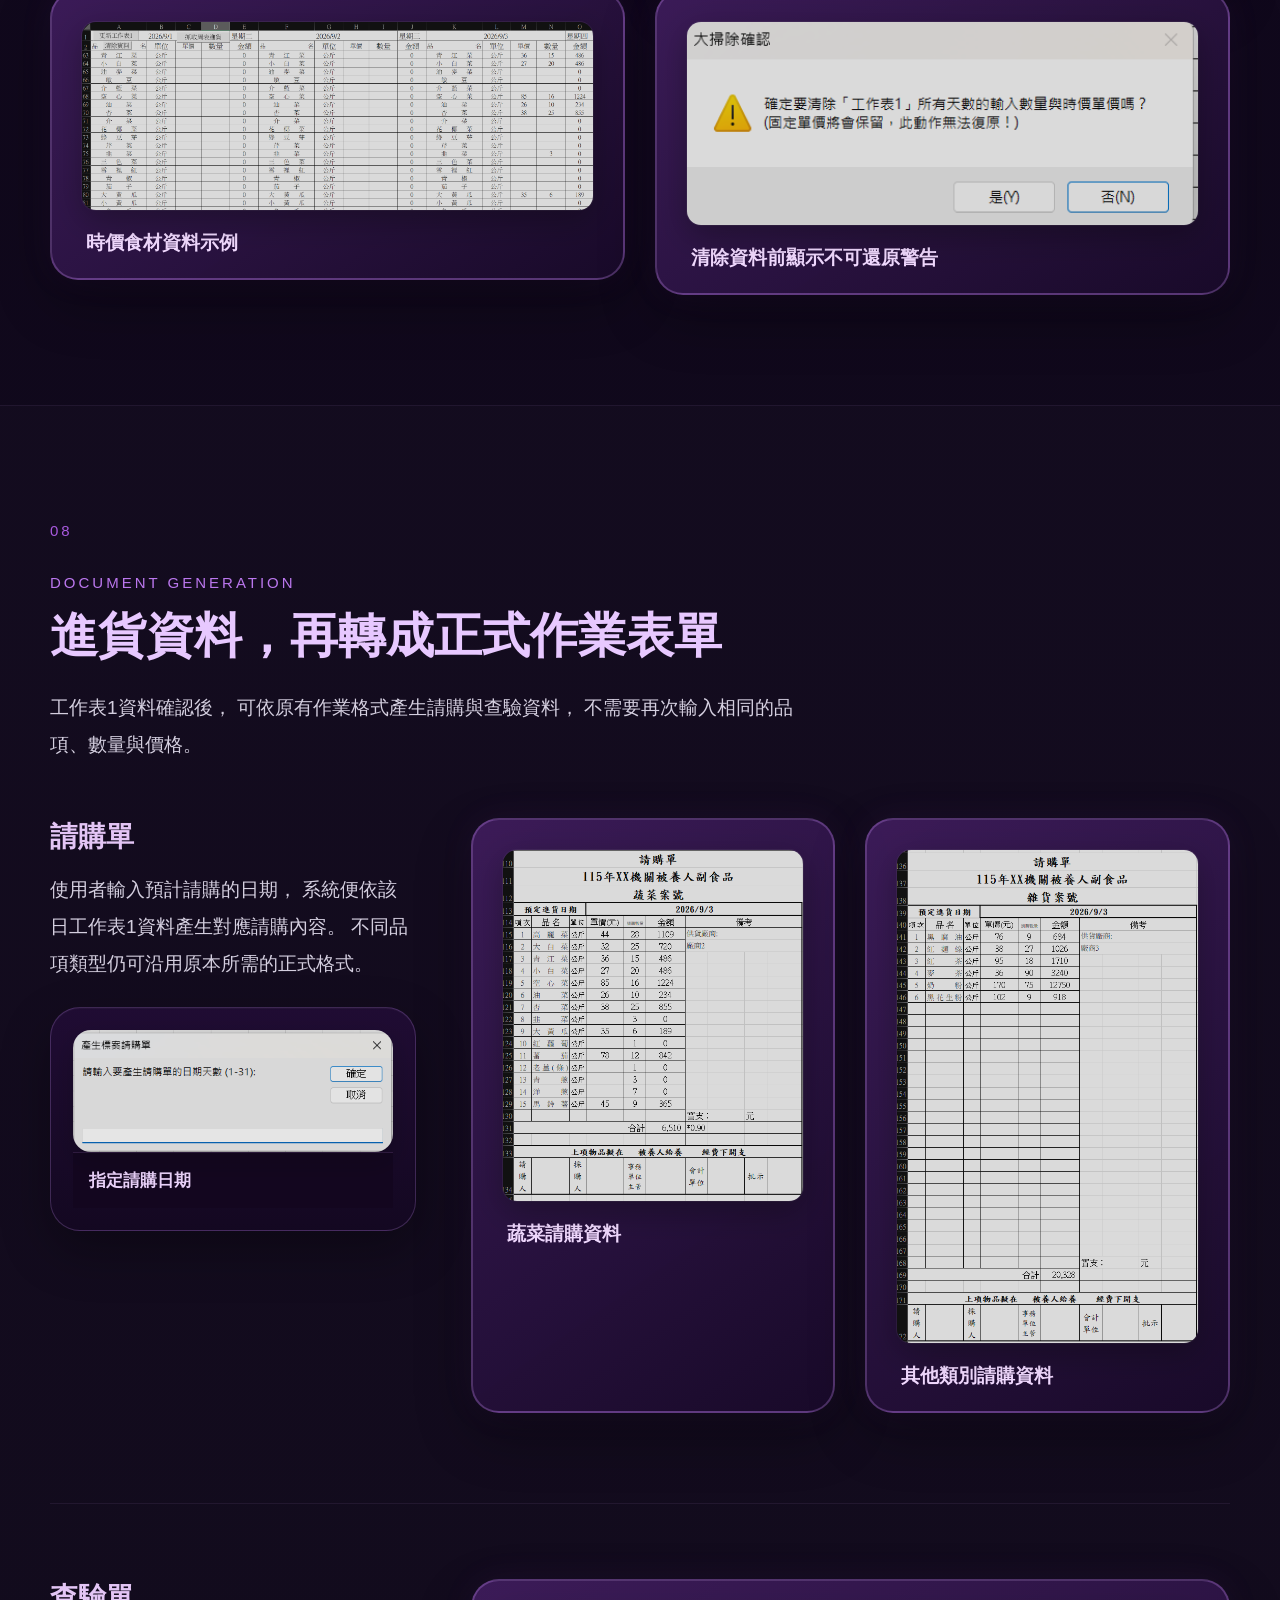
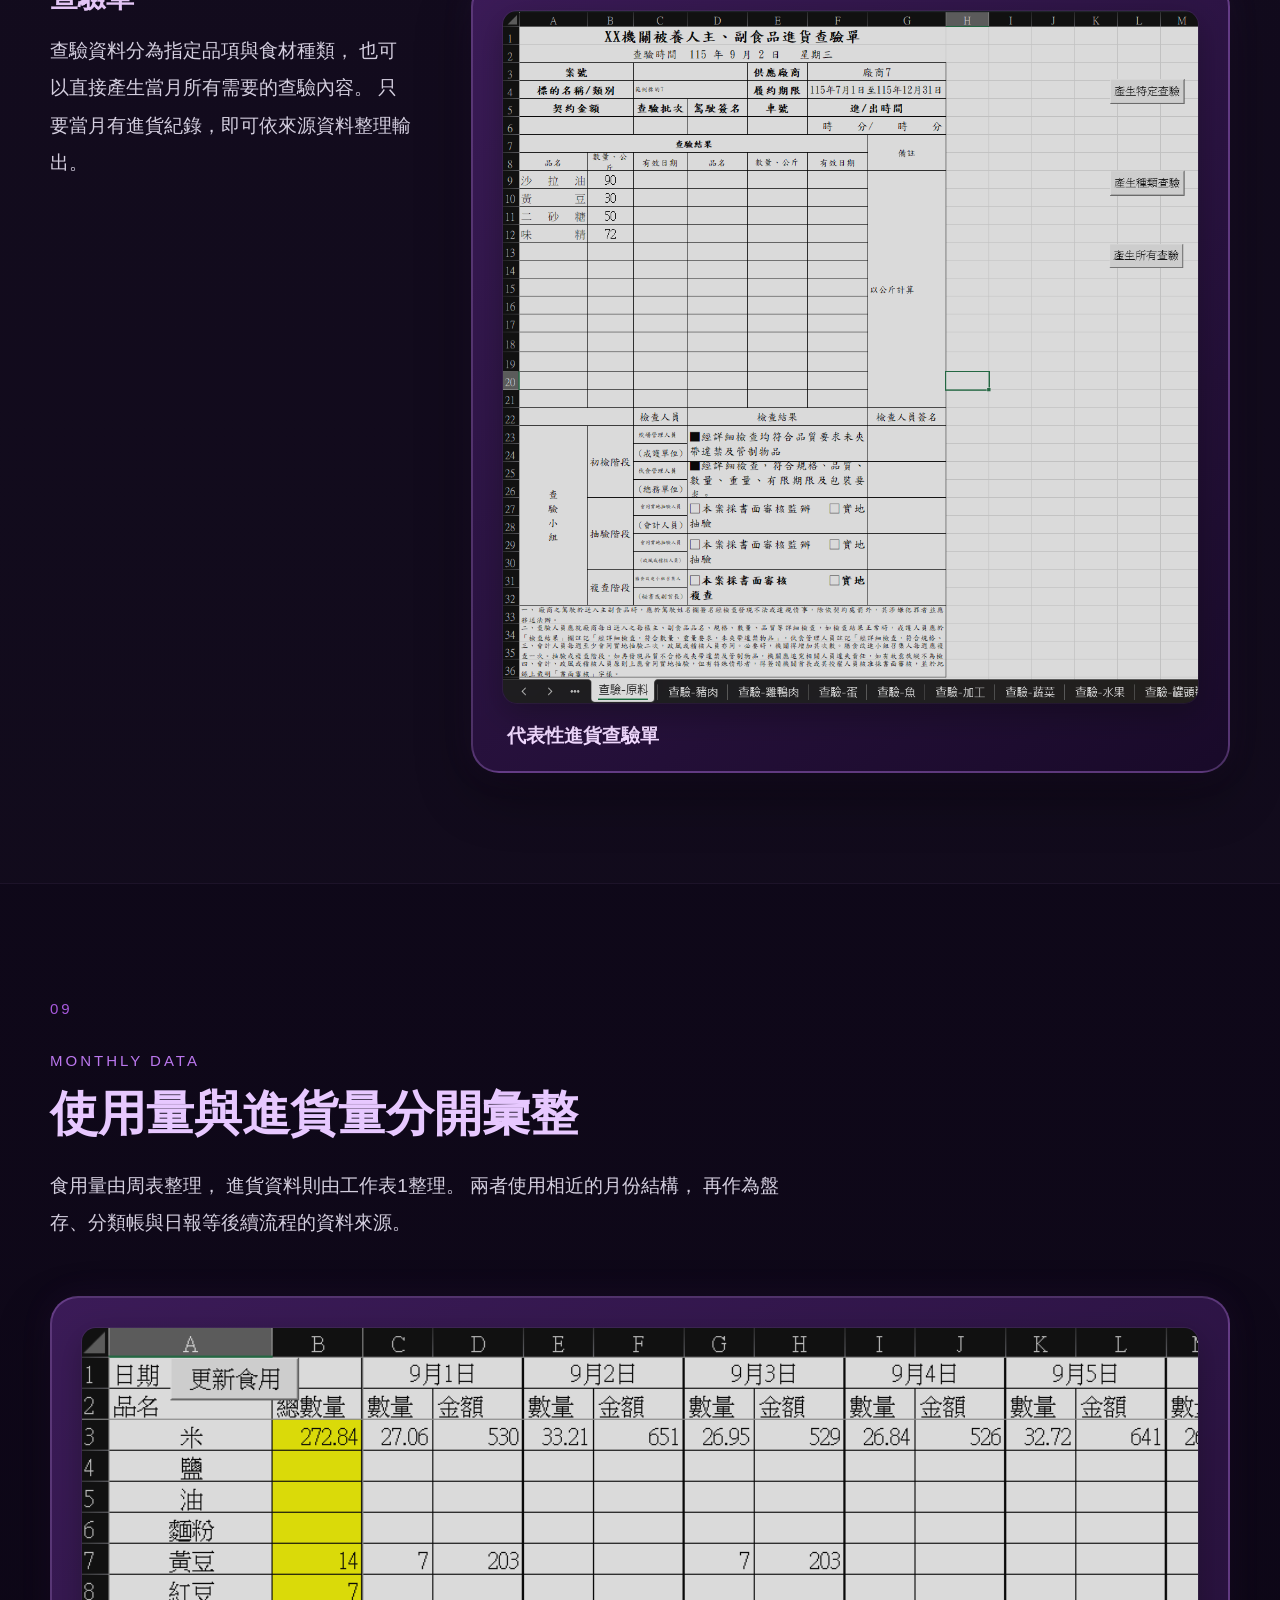
==== commit 26840e94: "Add files via upload" ====
--- a/projects/food-report.html
+++ b/projects/food-report.html
@@ -32,7 +32,7 @@
     <header class="header">
 
         <a
-            href="../index.html#home"
+            href="https://bzhouse.github.io/"
             class="logo"
             aria-label="回到首頁"
         >
@@ -41,7 +41,7 @@
 
 
         <a
-            href="../index.html#home"
+            href="https://bzhouse.github.io/"
             class="site-name"
         >
             Bzhouse
@@ -101,7 +101,7 @@
 
         <nav class="side-menu-nav">
 
-            <a href="../index.html#home">
+            <a href="https://bzhouse.github.io/">
                 首頁
             </a>
 
@@ -290,29 +290,21 @@
                 </p>
 
 
+
                 <div class="project-tags">
 
-                    <span>
-                        Excel
-                    </span>
-
-                    <span>
-                        VBA
-                    </span>
-
-                    <span>
-                        報表自動化
-                    </span>
-
-                    <span>
-                        流程整理
-                    </span>
-
-                    <span>
-                        資料結構重整
-                    </span>
-
-                </div>
+                    <span>整月菜單自動生成</span>
+                    <span>菜單連動食譜與廚師表</span>
+                    <span>食材用量自動統整</span>
+                    <span>進貨資料整合與模擬試算</span>
+                    <span>請購單與查驗單自動產生</span>
+                    <span>食材缺漏與價格異常提醒</span>
+                    <span>FIFO 食用金額計算</span>
+                    <span>跨月結存與庫存盤存</span>
+                    <span>日報、收支傳票與月底報表產生</span>
+
+                </div>
+
 
             </div>
 
--- a/style.css
+++ b/style.css
@@ -1,3345 +1,3382 @@
-/* ========================================
-   Bzhouse 全站基本設定
-======================================== */
-
-:root {
-    --page-background:
-        radial-gradient(
-            circle at top,
-            #24113d 0%,
-            #12091f 45%,
-            #09060f 100%
-        );
-
-    --text-main: #f4efff;
-}
-
-
-* {
-    margin: 0;
-    padding: 0;
-    box-sizing: border-box;
-}
-
-
-html {
-    scroll-behavior: smooth;
-}
-
-
-body {
-    min-height: 100vh;
-
-    font-family:
-        "Microsoft JhengHei",
-        "Noto Sans TC",
-        Arial,
-        sans-serif;
-
-    color: var(--text-main);
-
-    background: var(--page-background);
-
-    transition:
-        background 0.35s ease,
-        color 0.35s ease;
-}
-
-
-
-/* ========================================
-   Header
-======================================== */
-
-.header {
-    width: 100%;
-    height: 76px;
-
-    position: fixed;
-    top: 0;
-    left: 0;
-
-    z-index: 1000;
-
-    display: grid;
-
-    grid-template-columns:
-        1fr
-        auto
-        1fr;
-
-    align-items: center;
-
-    padding:
-        0
-        32px;
-
-    background:
-        rgba(15, 7, 27, 0.78);
-
-    backdrop-filter:
-        blur(12px);
-
-    border-bottom:
-        1px solid rgba(190, 130, 255, 0.12);
-
-    transform:
-        translateY(0);
-
-    transition:
-        transform 0.3s ease;
-}
-
-
-/* Header 往下捲時收起 */
-
-.header.header-hidden {
-    transform:
-        translateY(-100%);
-}
-
-
-
-/* ========================================
-   左上 Logo
-======================================== */
-
-.logo {
-    width: 44px;
-    height: 44px;
-
-    display: flex;
-
-    justify-content: center;
-    align-items: center;
-
-    border-radius: 50%;
-
-    text-decoration: none;
-
-    font-size: 16px;
-    font-weight: bold;
-
-    color: #eadcff;
-
-    background:
-        #32145a;
-
-    border:
-        1px solid rgba(205, 162, 255, 0.45);
-
-    transition:
-        transform 0.2s ease,
-        box-shadow 0.2s ease;
-}
-
-
-.logo:hover {
-    transform:
-        scale(1.06);
-
-    box-shadow:
-        0 0 14px rgba(183, 104, 255, 0.55);
-}
-
-
-
-/* ========================================
-   Bzhouse 發光文字
-======================================== */
-
-.site-name {
-    text-decoration: none;
-
-    font-size: 27px;
-    font-weight: 800;
-
-    letter-spacing: 1.5px;
-
-    color: #f6e7ff;
-
-    text-shadow:
-        0 0 2px #ffffff,
-        0 0 5px #e7b1ff,
-        0 0 10px rgba(191, 91, 255, 0.95);
-
-    transition:
-        color 0.25s ease,
-        text-shadow 0.25s ease,
-        transform 0.25s ease;
-}
-
-
-.site-name:hover {
-    color: #ffffff;
-
-    text-shadow:
-        0 0 2px #ffffff,
-        0 0 6px #efc9ff,
-        0 0 12px rgba(202, 112, 255, 1);
-
-    transform:
-        scale(1.03);
-}
-
-
-
-/* ========================================
-   漢堡選單按鈕
-======================================== */
-
-.menu-button {
-    justify-self: end;
-
-    width: 46px;
-    height: 46px;
-
-    display: flex;
-
-    flex-direction: column;
-
-    justify-content: center;
-    align-items: center;
-
-    gap: 6px;
-
-    border: none;
-
-    border-radius: 10px;
-
-    background: transparent;
-
-    cursor: pointer;
-}
-
-
-.menu-button span {
-    width: 25px;
-    height: 2px;
-
-    border-radius: 10px;
-
-    background:
-        #e7d7f7;
-
-    transition:
-        0.25s ease;
-}
-
-
-.menu-button:hover {
-    background:
-        rgba(183, 104, 255, 0.1);
-}
-
-
-.menu-button:hover span {
-    background:
-        #cb8cff;
-
-    box-shadow:
-        0 0 8px rgba(190, 105, 255, 0.8);
-}
-
-
-
-/* ========================================
-   Hero 首頁第一畫面
-======================================== */
-
-.hero {
-    min-height: 100vh;
-
-    display: flex;
-
-    justify-content: center;
-    align-items: center;
-
-    padding:
-        120px
-        30px
-        60px;
-
-    text-align: center;
-}
-
-
-.hero-content {
-    max-width: 900px;
-}
-
-
-.hello {
-    margin-bottom: 20px;
-
-    font-size:
-        clamp(
-            24px,
-            3vw,
-            38px
-        );
-
-    color:
-        #d6aaff;
-
-    font-weight: 600;
-}
-
-
-.hero h1 {
-    font-size:
-        clamp(
-            32px,
-            5vw,
-            64px
-        );
-
-    line-height: 1.45;
-
-    font-weight: 700;
-
-    color:
-        var(--text-main);
-}
-
-
-.hero h1 span {
-    color:
-        #c988ff;
-
-    text-shadow:
-        0 0 18px rgba(190, 105, 255, 0.25);
-}
-
-
-
-/* ========================================
-   查看作品按鈕
-======================================== */
-
-.hero-button {
-    display: inline-block;
-
-    margin-top: 42px;
-
-    padding:
-        13px
-        28px;
-
-    border-radius: 999px;
-
-    text-decoration: none;
-
-    color:
-        #f8f1ff;
-
-    background:
-        rgba(137, 55, 203, 0.32);
-
-    border:
-        1px solid rgba(210, 164, 255, 0.5);
-
-    transition:
-        transform 0.2s ease,
-        background 0.2s ease,
-        box-shadow 0.2s ease;
-}
-
-
-.hero-button:hover {
-    transform:
-        translateY(-2px);
-
-    background:
-        rgba(157, 70, 224, 0.46);
-
-    box-shadow:
-        0 0 22px rgba(181, 95, 255, 0.28);
-}
-
-
-
-/* ========================================
-   關於我區域
-======================================== */
-
-.about-section {
-    padding:
-        110px
-        30px;
-
-    border-top:
-        1px solid rgba(210, 164, 255, 0.08);
-
-    background:
-        rgba(255, 255, 255, 0.012);
-}
-
-
-.about-container {
-    width: 100%;
-
-    max-width: 1250px;
-
-    margin:
-        0
-        auto;
-
-    display: grid;
-
-    grid-template-columns:
-        1.15fr
-        0.85fr;
-
-    gap:
-        50px
-        60px;
-
-    align-items: start;
-}
-
-
-
-/* ========================================
-   左側：關於我
-======================================== */
-
-.about-profile {
-    display: grid;
-
-    grid-template-columns:
-        190px
-        1fr;
-
-    gap: 36px;
-
-    align-items: center;
-
-    align-self: center;
-
-    padding:
-        30px
-        0;
-        
-}
-
-
-
-/* 暫時的 Bz 圖片 */
-
-.about-photo {
-    width: 190px;
-
-    aspect-ratio: 1;
-
-    display: flex;
-
-    justify-content: center;
-    align-items: center;
-
-    border-radius: 24px;
-
-    font-size: 42px;
-    font-weight: 800;
-
-    color:
-        #f6e7ff;
-
-    background:
-        linear-gradient(
-            145deg,
-            #321653,
-            #150a24
-        );
-
-    border:
-        1px solid rgba(211, 160, 255, 0.35);
-
-    box-shadow:
-        0 15px 40px rgba(0, 0, 0, 0.25),
-        0 0 24px rgba(174, 76, 255, 0.08);
-}
-
-
-
-/* 小英文標題 */
-
-.section-label {
-    margin-bottom: 8px;
-
-    font-size: 13px;
-
-    letter-spacing: 3px;
-
-    color:
-        #bb77ee;
-}
-
-
-
-/* 關於我標題 */
-
-.about-intro h2,
-.skills-card h2,
-.contact-card h2 {
-    margin-bottom: 24px;
-
-    font-size: 32px;
-
-    color:
-        #e6c2ff;
-}
-
-
-
-/* 關於我內文 */
-
-.about-intro p {
-    margin-bottom: 14px;
-
-    line-height: 1.9;
-
-    color:
-        var(--text-main);
-
-    opacity: 0.82;
-}
-
-
-
-/* ========================================
-   右側：工具與技能
-======================================== */
-
-.skills-card {
-    padding:
-        32px;
-
-    border-radius: 20px;
-
-    background:
-        rgba(105, 48, 145, 0.08);
-
-    border:
-        1px solid rgba(210, 164, 255, 0.15);
-}
-
-
-
-/* 技能項目 */
-
-.skill-detail {
-    padding:
-        24px
-        0;
-
-    border-bottom:
-        1px solid rgba(210, 164, 255, 0.11);
-}
-
-
-.skill-heading {
-    display: flex;
-
-    justify-content: space-between;
-    align-items: center;
-
-    gap: 20px;
-
-    margin-bottom: 12px;
-}
-
-
-.skill-heading h3 {
-    font-size: 21px;
-
-    color:
-        #ecd8fa;
-}
-
-
-
-/* 技能右側小標籤 */
-
-.skill-badge {
-    flex-shrink: 0;
-
-    padding:
-        5px
-        10px;
-
-    border-radius: 999px;
-
-    font-size: 12px;
-
-    color:
-        #dda7ff;
-
-    background:
-        rgba(176, 87, 235, 0.09);
-
-    border:
-        1px solid rgba(205, 140, 255, 0.2);
-}
-
-
-.skill-detail p {
-    line-height: 1.8;
-
-    color:
-        var(--text-main);
-
-    opacity: 0.75;
-}
-
-
-
-/* ========================================
-   AI 輔助說明
-======================================== */
-
-.ai-note {
-    margin-top: 26px;
-
-    padding:
-        20px;
-
-    border-radius: 14px;
-
-    background:
-        rgba(157, 73, 215, 0.08);
-
-    border:
-        1px solid rgba(207, 142, 255, 0.18);
-}
-
-
-.ai-note-title {
-    margin-bottom: 9px;
-
-    font-size: 16px;
-    font-weight: 700;
-
-    color:
-        #dfa4ff;
-}
-
-
-.ai-note p {
-    line-height: 1.8;
-
-    font-size: 14px;
-
-    color:
-        var(--text-main);
-
-    opacity: 0.76;
-}
-
-
-
-/* ========================================
-   下方：找到我
-======================================== */
-
-.contact-card {
-    grid-column:
-        1 / -1;
-
-    width: 100%;
-
-    max-width: 680px;
-
-    justify-self: center;
-
-    padding:
-        28px
-        32px;
-
-    text-align: center;
-
-    border-radius: 20px;
-
-    background:
-        rgba(105, 48, 145, 0.06);
-
-    border:
-        1px solid rgba(210, 164, 255, 0.13);
-}
-
-
-.contact-card h2 {
-    margin-bottom: 18px;
-}
-
-
-
-/* Email / Tasker / GitHub */
-
-.contact-links {
-    display: flex;
-
-    justify-content: center;
-    align-items: center;
-
-    flex-wrap: wrap;
-
-    gap: 14px;
-}
-
-
-.contact-links a {
-    min-width: 120px;
-
-    padding:
-        11px
-        22px;
-
-    border-radius: 999px;
-
-    text-decoration: none;
-
-    color:
-        var(--text-main);
-
-    background:
-        rgba(169, 78, 225, 0.08);
-
-    border:
-        1px solid rgba(208, 142, 255, 0.2);
-
-    transition:
-        transform 0.2s ease,
-        color 0.2s ease,
-        background 0.2s ease,
-        box-shadow 0.2s ease;
-}
-
-
-.contact-links a:hover {
-    transform:
-        translateY(-2px);
-
-    color:
-        #f2d8ff;
-
-    background:
-        rgba(179, 83, 235, 0.16);
-
-    box-shadow:
-        0 0 16px rgba(184, 86, 255, 0.12);
-}
-
-
-
-/* ========================================
-   作品集
-======================================== */
-
-.projects-section {
-    padding:
-        120px
-        30px;
-
-    border-top:
-        1px solid rgba(210, 164, 255, 0.08);
-
-    background:
-        rgba(255, 255, 255, 0.008);
-}
-
-
-.projects-container {
-    width: 100%;
-
-    max-width: 1250px;
-
-    margin:
-        0
-        auto;
-}
-
-
-
-/* ========================================
-   作品集標題
-======================================== */
-
-.projects-header {
-    max-width: 650px;
-
-    margin-bottom: 80px;
-}
-
-
-.projects-header h2 {
-    margin-bottom: 18px;
-
-    font-size:
-        clamp(
-            34px,
-            4vw,
-            50px
-        );
-
-    color:
-        #e6c2ff;
-}
-
-
-.projects-description {
-    line-height: 1.8;
-
-    color:
-        var(--text-main);
-
-    opacity: 0.72;
-}
-
-
-
-/* ========================================
-   單一作品
-======================================== */
-
-.project-item {
-    display: grid;
-
-    grid-template-columns:
-        1.15fr
-        0.85fr;
-
-    gap: 70px;
-
-    align-items: center;
-
-    margin-bottom: 140px;
-}
-
-
-.project-item:last-child {
-    margin-bottom: 0;
-}
-
-
-
-/* 第二個作品左右交換 */
-
-.project-reverse .project-preview {
-    order: 2;
-}
-
-
-.project-reverse .project-content {
-    order: 1;
-}
-
-
-
-/* ========================================
-   作品預覽
-======================================== */
-
-.project-preview {
-    width: 100%;
-}
-
-
-.project-placeholder {
-    width: 100%;
-
-    aspect-ratio:
-        16 / 10;
-
-    display: flex;
-
-    flex-direction: column;
-
-    justify-content: center;
-    align-items: center;
-
-    gap: 8px;
-
-    border-radius: 24px;
-
-    overflow: hidden;
-
-    color:
-        #f4e8ff;
-
-    background:
-        radial-gradient(
-            circle at 35% 25%,
-            rgba(151, 65, 219, 0.34),
-            transparent 45%
-        ),
-        linear-gradient(
-            145deg,
-            #291042,
-            #100719
-        );
-
-    border:
-        1px solid rgba(207, 146, 255, 0.24);
-
-    box-shadow:
-        0 24px 60px rgba(0, 0, 0, 0.25),
-        0 0 40px rgba(160, 70, 220, 0.06);
-
-    transition:
-        transform 0.35s ease,
-        border-color 0.35s ease,
-        box-shadow 0.35s ease;
-}
-
-
-.project-placeholder:hover {
-    transform:
-        translateY(-5px);
-
-    border-color:
-        rgba(211, 155, 255, 0.42);
-
-    box-shadow:
-        0 30px 70px rgba(0, 0, 0, 0.3),
-        0 0 42px rgba(166, 75, 225, 0.1);
-}
-
-
-.project-placeholder span {
-    font-size:
-        clamp(
-            22px,
-            2.5vw,
-            34px
-        );
-
-    font-weight: 700;
-
-    color:
-        #ebd4ff;
-}
-
-
-.project-placeholder small {
-    font-size: 12px;
-
-    letter-spacing: 3px;
-
-    text-transform: uppercase;
-
-    color:
-        #b785d7;
-
-    opacity: 0.7;
-}
-
-
-
-/* ========================================
-   作品文字內容
-======================================== */
-
-.project-content {
-    max-width: 470px;
-}
-
-
-.project-number {
-    margin-bottom: 10px;
-
-    font-size: 14px;
-
-    letter-spacing: 3px;
-
-    color:
-        #b76fe8;
-}
-
-
-.project-content h3 {
-    margin-bottom: 20px;
-
-    font-size:
-        clamp(
-            27px,
-            3vw,
-            38px
-        );
-
-    line-height: 1.35;
-
-    color:
-        #ecd8fa;
-}
-
-
-.project-summary {
-    margin-bottom: 24px;
-
-    line-height: 1.9;
-
-    color:
-        var(--text-main);
-
-    opacity: 0.75;
-}
-
-
-
-/* ========================================
-   作品標籤
-======================================== */
-
-.project-tags {
-    display: flex;
-
-    flex-wrap: wrap;
-
-    gap: 9px;
-
-    margin-bottom: 30px;
-}
-
-
-.project-tags span {
-    padding:
-        6px
-        11px;
-
-    border-radius: 999px;
-
-    font-size: 12px;
-
-    color:
-        #dba7ff;
-
-    background:
-        rgba(176, 87, 235, 0.08);
-
-    border:
-        1px solid rgba(205, 140, 255, 0.17);
-}
-
-
-
-/* ========================================
-   深入了解
-======================================== */
-
-.project-link {
-    display: inline-flex;
-
-    align-items: center;
-
-    gap: 10px;
-
-    padding-bottom: 5px;
-
-    color:
-        #e1b7ff;
-
-    text-decoration: none;
-
-    border-bottom:
-        1px solid rgba(220, 164, 255, 0.35);
-
-    transition:
-        color 0.2s ease,
-        gap 0.2s ease,
-        border-color 0.2s ease;
-}
-
-
-.project-link:hover {
-    gap: 15px;
-
-    color:
-        #f1d9ff;
-
-    border-color:
-        rgba(232, 192, 255, 0.8);
-}
-
-
-
-/* ========================================
-   作品集手機版
-======================================== */
-
-@media (max-width: 850px) {
-
-    .projects-section {
-        padding:
-            90px
-            20px;
-    }
-
-
-    .projects-header {
-        margin-bottom: 60px;
-    }
-
-
-    .project-item {
-        grid-template-columns:
-            1fr;
-
-        gap: 35px;
-
-        margin-bottom: 100px;
-    }
-
-
-    .project-reverse .project-preview,
-    .project-reverse .project-content {
-        order: initial;
-    }
-
-
-    .project-content {
-        max-width: none;
-    }
-
-}
-
-
-/* ========================================
-   側邊選單背景遮罩
-======================================== */
-
-.menu-overlay {
-    position: fixed;
-
-    inset: 0;
-
-    z-index: 1500;
-
-    background:
-        rgba(5, 2, 10, 0.62);
-
-    backdrop-filter:
-        blur(2px);
-
-    opacity: 0;
-
-    visibility: hidden;
-
-    transition:
-        opacity 0.3s ease,
-        visibility 0.3s ease;
-}
-
-
-.menu-overlay.show {
-    opacity: 1;
-
-    visibility: visible;
-}
-
-
-
-/* ========================================
-   右側滑出選單
-======================================== */
-
-.side-menu {
-    position: fixed;
-
-    top: 0;
-    right: 0;
-
-    z-index: 2000;
-
-    width:
-        min(360px, 88vw);
-
-    height: 100vh;
-
-    padding:
-        26px
-        28px;
-
-    background:
-        rgba(20, 9, 34, 0.97);
-
-    border-left:
-        1px solid rgba(202, 140, 255, 0.22);
-
-    box-shadow:
-        -15px 0 45px rgba(0, 0, 0, 0.35);
-
-    transform:
-        translateX(100%);
-
-    transition:
-        transform 0.35s ease;
-}
-
-
-.side-menu.open {
-    transform:
-        translateX(0);
-}
-
-
-
-/* ========================================
-   側邊選單上方
-======================================== */
-
-.side-menu-header {
-    display: flex;
-
-    justify-content: space-between;
-    align-items: center;
-
-    padding-bottom: 22px;
-
-    border-bottom:
-        1px solid rgba(225, 190, 255, 0.12);
-}
-
-
-.side-menu-header span {
-    font-size: 24px;
-
-    font-weight: 800;
-
-    color:
-        #f6e7ff;
-
-    text-shadow:
-        0 0 2px #ffffff,
-        0 0 5px #e7b1ff,
-        0 0 10px rgba(191, 91, 255, 0.95);
-}
-
-
-
-/* ========================================
-   X 關閉按鈕
-======================================== */
-
-.close-menu-button {
-    width: 42px;
-    height: 42px;
-
-    border: none;
-
-    border-radius: 10px;
-
-    background:
-        transparent;
-
-    color:
-        #e7d7f7;
-
-    font-size: 32px;
-
-    line-height: 1;
-
-    cursor: pointer;
-
-    transition:
-        background 0.2s ease,
-        color 0.2s ease;
-}
-
-
-.close-menu-button:hover {
-    color:
-        #ffffff;
-
-    background:
-        rgba(192, 100, 255, 0.14);
-}
-
-
-
-/* ========================================
-   側邊選單內容
-======================================== */
-
-.side-menu-nav {
-    display: flex;
-
-    flex-direction: column;
-
-    gap: 8px;
-
-    margin-top: 28px;
-}
-
-
-.side-menu-nav a,
-.appearance-button {
-    width: 100%;
-
-    display: flex;
-
-    justify-content: space-between;
-    align-items: center;
-
-    padding:
-        15px
-        16px;
-
-    border: none;
-
-    border-radius: 10px;
-
-    background:
-        transparent;
-
-    color:
-        #eee5f6;
-
-    text-decoration: none;
-
-    font-family: inherit;
-    font-size: 17px;
-
-    text-align: left;
-
-    cursor: pointer;
-
-    transition:
-        background 0.2s ease,
-        color 0.2s ease,
-        padding-left 0.2s ease;
-}
-
-
-.side-menu-nav a:hover,
-.appearance-button:hover {
-    padding-left: 21px;
-
-    color:
-        #e6baff;
-
-    background:
-        rgba(187, 103, 255, 0.10);
-}
-
-
-
-/* 選單打開時禁止背景捲動 */
-
-body.menu-open {
-    overflow: hidden;
-}
-
-
-
-/* ========================================
-   外觀設定
-======================================== */
-
-.appearance-panel {
-    max-height: 0;
-
-    overflow: hidden;
-
-    opacity: 0;
-
-    padding:
-        0
-        16px;
-
-    transition:
-        max-height 0.35s ease,
-        opacity 0.25s ease,
-        padding 0.35s ease;
-}
-
-
-.appearance-panel.open {
-    max-height: 350px;
-
-    opacity: 1;
-
-    padding:
-        14px
-        16px
-        18px;
-}
-
-
-.theme-group {
-    margin-bottom: 20px;
-}
-
-
-.theme-group p {
-    margin-bottom: 10px;
-
-    color:
-        #cfc3da;
-
-    font-size: 14px;
-}
-
-
-.color-options {
-    display: flex;
-
-    flex-wrap: wrap;
-
-    gap: 12px;
-}
-
-
-
-/* ========================================
-   顏色圓點
-======================================== */
-
-.color-dot {
-    width: 30px;
-    height: 30px;
-
-    border-radius: 50%;
-
-    border:
-        2px solid transparent;
-
-    cursor: pointer;
-
-    transition:
-        transform 0.2s ease,
-        border-color 0.2s ease,
-        opacity 0.2s ease,
-        box-shadow 0.2s ease;
-}
-
-
-.color-dot:hover {
-    transform:
-        scale(1.12);
-}
-
-
-.color-dot.active {
-    border-color:
-        #ffffff;
-
-    box-shadow:
-        0 0 0 2px #a954e8;
-}
-
-
-
-/* 不允許選擇 */
-
-.color-dot:disabled {
-    opacity: 0.18;
-
-    cursor: not-allowed;
-
-    transform: none;
-}
-
-
-
-/* ========================================
-   背景色色票
-======================================== */
-
-.background-dot {
-    background:
-        #180b29;
-}
-
-
-.bg-black {
-    background:
-        #080808;
-}
-
-
-.bg-blue {
-    background:
-        #07162b;
-}
-
-
-.bg-green {
-    background:
-        #082119;
-}
-
-
-.bg-light {
-    background:
-        #eee9f2;
-}
-
-
-
-/* ========================================
-   文字色色票
-======================================== */
-
-.text-white {
-    background:
-        #f4efff;
-}
-
-
-.text-purple {
-    background:
-        #d9a7ff;
-}
-
-
-.text-yellow {
-    background:
-        #ffe89c;
-}
-
-
-.text-green {
-    background:
-        #a8f0c6;
-}
-
-
-.text-black {
-    background:
-        #15121a;
-}
-
-
-
-/* ========================================
-   恢復預設
-======================================== */
-
-.reset-theme-button {
-    width: 100%;
-
-    margin-top: 4px;
-
-    padding:
-        10px
-        14px;
-
-    border:
-        1px solid rgba(210, 164, 255, 0.25);
-
-    border-radius: 8px;
-
-    background:
-        rgba(180, 100, 255, 0.07);
-
-    color:
-        #d8c9e3;
-
-    font-family: inherit;
-
-    cursor: pointer;
-
-    transition:
-        background 0.2s ease,
-        color 0.2s ease;
-}
-
-
-.reset-theme-button:hover {
-    background:
-        rgba(180, 100, 255, 0.15);
-
-    color:
-        #ffffff;
-}
-
-
-
-/* ========================================
-   平板 / 手機 About
-======================================== */
-
-@media (max-width: 750px) {
-
-    .about-section {
-        padding:
-            80px
-            20px;
-    }
-
-
-    .about-container {
-        grid-template-columns:
-            1fr;
-
-        gap: 32px;
-    }
-
-
-    .about-profile {
-        grid-template-columns:
-            1fr;
-
-        gap: 28px;
-
-        padding:
-            10px
-            4px;
-    }
-
-
-    .about-photo {
-        width: 160px;
-
-        margin:
-            0
-            auto;
-    }
-
-
-    .about-intro h2,
-    .skills-card h2,
-    .contact-card h2 {
-        font-size: 28px;
-    }
-
-
-    .skills-card,
-    .contact-card {
-        padding:
-            24px
-            22px;
-    }
-
-
-    .contact-card {
-        grid-column:
-            auto;
-    }
-
-
-    .skill-heading {
-        align-items:
-            flex-start;
-    }
-
-
-    .contact-links {
-        flex-direction: column;
-    }
-
-
-    .contact-links a {
-        width: 100%;
-    }
-
-}
-
-
-
-/* ========================================
-   小螢幕
-======================================== */
-
-@media (max-width: 600px) {
-
-    .header {
-        height: 66px;
-
-        padding:
-            0
-            18px;
-    }
-
-
-    .logo {
-        width: 39px;
-        height: 39px;
-
-        font-size: 14px;
-    }
-
-
-    .site-name {
-        font-size: 22px;
-    }
-
-
-    .hero {
-        padding-left: 20px;
-        padding-right: 20px;
-    }
-
-
-    .skill-heading {
-        gap: 12px;
-    }
-
-
-    .skill-heading h3 {
-        font-size: 19px;
-    }
-
-
-    .skill-badge {
-        font-size: 11px;
-    }
-
-}
-
-
-
-.next-project-section p {
-    margin-bottom: 15px;
-
-    font-size: 12px;
-
-    letter-spacing: 4px;
-
-    color:
-        #b76fe8;
-}
-
-
-.next-project-section a {
-    display: inline-flex;
-
-    align-items: center;
-
-    gap: 14px;
-
-    font-size:
-        clamp(
-            25px,
-            4vw,
-            42px
-        );
-
-    font-weight: 700;
-
-    color:
-        #e7c8ff;
-
-    text-decoration: none;
-
-    transition:
-        gap 0.25s ease,
-        color 0.25s ease;
-}
-
-
-.next-project-section a:hover {
-    gap: 23px;
-
-    color:
-        #f3e1ff;
-}
-
-
-
-/* ========================================
-   詳細頁手機版
-======================================== */
-
-@media (max-width: 800px) {
-
-    .project-detail-hero {
-        padding:
-            130px
-            20px
-            70px;
-    }
-
-
-    .project-detail-section,
-    .next-project-section {
-        padding:
-            70px
-            20px;
-    }
-
-
-    .back-projects {
-        margin-bottom: 45px;
-    }
-
-
-    .detail-two-column {
-        grid-template-columns:
-            1fr;
-
-        gap: 30px;
-    }
-
-
-    .detail-feature-grid {
-        grid-template-columns:
-            1fr;
-    }
-
-
-    .detail-feature-card {
-        min-height: auto;
-    }
-
-
-    .detail-ai-box {
-        padding:
-            28px
-            24px;
-    }
-
-}
-
-/* ========================================
-   Case Study 共用
-======================================== */
-
-.case-study {
-    overflow: hidden;
-}
-
-
-.case-container {
-    width: 100%;
-    max-width: 1180px;
-
-    margin:
-        0
-        auto;
-}
-
-
-.case-section {
-    padding:
-        110px
-        30px;
-
-    border-top:
-        1px solid rgba(210, 164, 255, 0.07);
-}
-
-
-.case-highlight-section {
-    background:
-        rgba(255, 255, 255, 0.012);
-}
-
-
-
-/* ========================================
-   Hero
-======================================== */
-
-.case-hero {
-    padding:
-        165px
-        30px
-        110px;
-}
-
-
-.case-hero h1 {
-    max-width: 950px;
-
-    margin-bottom: 28px;
-
-    font-size:
-        clamp(
-            48px,
-            7vw,
-            82px
-        );
-
-    line-height: 1.15;
-
-    color:
-        #edd9ff;
-}
-
-
-.case-lead {
-    max-width: 820px;
-
-    margin-bottom: 32px;
-
-    font-size:
-        clamp(
-            17px,
-            2vw,
-            21px
-        );
-
-    line-height: 1.95;
-
-    color:
-        var(--text-main);
-
-    opacity: 0.73;
-}
-
-
-.back-projects {
-    display: inline-block;
-
-    margin-bottom: 65px;
-
-    color:
-        var(--text-main);
-
-    text-decoration: none;
-
-    opacity: 0.55;
-
-    transition:
-        color 0.2s ease,
-        opacity 0.2s ease,
-        transform 0.2s ease;
-}
-
-
-.back-projects:hover {
-    color:
-        #dba6ff;
-
-    opacity: 1;
-
-    transform:
-        translateX(-4px);
-}
-
-
-
-/* ========================================
-   標題
-======================================== */
-
-.case-heading {
-    max-width: 760px;
-
-    margin-bottom: 55px;
-}
-
-
-.case-heading h2,
-.case-intro-grid h2,
-.case-feature-copy h2 {
-    margin-bottom: 22px;
-
-    font-size:
-        clamp(
-            31px,
-            4vw,
-            48px
-        );
-
-    line-height: 1.3;
-
-    color:
-        #e7c8ff;
-}
-
-
-.case-heading > p:last-child,
-.case-feature-copy > p,
-.case-copy p {
-    line-height: 1.95;
-
-    color:
-        var(--text-main);
-
-    opacity: 0.73;
-}
-
-
-.case-feature-copy > p {
-    margin-bottom: 18px;
-}
-
-
-.case-step {
-    margin-bottom: 22px;
-
-    font-size: 13px;
-
-    letter-spacing: 3px;
-
-    color:
-        #a95adf;
-}
-
-
-
-/* ========================================
-   專案背景
-======================================== */
-
-.case-intro-grid {
-    display: grid;
-
-    grid-template-columns:
-        0.8fr
-        1.2fr;
-
-    gap: 90px;
-
-    align-items: start;
-
-    margin-bottom: 75px;
-}
-
-
-.case-copy p {
-    margin-bottom: 22px;
-}
-
-
-
-/* ========================================
-   演進流程
-======================================== */
-
-.evolution-flow {
-    display: grid;
-
-    grid-template-columns:
-        1fr
-        auto
-        1fr
-        auto
-        1fr;
-
-    gap: 20px;
-
-    align-items: center;
-}
-
-
-.evolution-item {
-    min-height: 190px;
-
-    padding:
-        28px;
-
-    border-radius: 20px;
-
-    background:
-        rgba(112, 48, 154, 0.07);
-
-    border:
-        1px solid rgba(209, 151, 255, 0.14);
-}
-
-
-.evolution-item > span {
-    display: block;
-
-    margin-bottom: 30px;
-
-    color:
-        #ae60dd;
-
-    font-size: 12px;
-
-    letter-spacing: 2px;
-}
-
-
-.evolution-item strong {
-    display: block;
-
-    margin-bottom: 12px;
-
-    font-size: 21px;
-
-    color:
-        #ead5f9;
-}
-
-
-.evolution-item p {
-    line-height: 1.7;
-
-    color:
-        var(--text-main);
-
-    opacity: 0.65;
-}
-
-
-.evolution-arrow {
-    color:
-        #b36be0;
-
-    font-size: 25px;
-
-    opacity: 0.65;
-}
-
-
-
-/* ========================================
-   圖片
-======================================== */
-
-.case-figure {
-    margin: 0;
-
-    overflow: hidden;
-
-    border-radius: 20px;
-
-    background:
-        rgba(28, 12, 44, 0.7);
-
-    border:
-        1px solid rgba(207, 146, 255, 0.16);
-
-    box-shadow:
-        0 20px 50px rgba(0, 0, 0, 0.22);
-}
-
-
-.case-figure img {
-    width: 100%;
-
-    display: block;
-}
-
-
-.case-figure figcaption {
-    padding:
-        13px
-        17px;
-
-    font-size: 13px;
-
-    color:
-        var(--text-main);
-
-    opacity: 0.55;
-}
-
-
-.case-figure-large {
-    width: 100%;
-}
-
-
-.image-pair {
-    display: grid;
-
-    grid-template-columns:
-        1fr
-        1fr;
-
-    gap: 25px;
-}
-
-
-.figure-note {
-    margin-top: 18px;
-
-    font-size: 14px;
-
-    color:
-        var(--text-main);
-
-    opacity: 0.5;
-}
-
-
-
-/* ========================================
-   小畫面
-======================================== */
-
-.mini-process {
-    display: grid;
-
-    grid-template-columns:
-        1fr
-        auto
-        1fr
-        auto
-        0.7fr;
-
-    gap: 18px;
-
-    align-items: center;
-
-    margin-bottom: 55px;
-}
-
-
-.mini-screen {
-    margin: 0;
-
-    overflow: hidden;
-
-    border-radius: 14px;
-
-    background:
-        rgba(38, 15, 57, 0.75);
-
-    border:
-        1px solid rgba(206, 148, 255, 0.16);
-}
-
-
-.mini-screen img {
-    width: 100%;
-
-    display: block;
-}
-
-
-.mini-screen figcaption {
-    padding:
-        10px
-        13px;
-
-    color:
-        var(--text-main);
-
-    font-size: 12px;
-
-    opacity: 0.55;
-}
-
-
-.process-arrow {
-    color:
-        #b46be2;
-
-    font-size: 24px;
-}
-
-
-.process-result {
-    padding:
-        25px;
-
-    text-align: center;
-
-    border-radius: 16px;
-
-    background:
-        rgba(129, 53, 178, 0.09);
-
-    border:
-        1px solid rgba(208, 150, 255, 0.16);
-}
-
-
-.process-result span {
-    display: block;
-
-    margin-bottom: 8px;
-
-    font-size: 12px;
-
-    color:
-        #c07bea;
-}
-
-
-.process-result strong {
-    color:
-        #ead6f9;
-
-    font-size: 21px;
-}
-
-
-
-/* ========================================
-   設計決策
-======================================== */
-
-.design-note {
-    max-width: 850px;
-
-    margin:
-        55px
-        auto
-        0;
-
-    padding:
-        30px
-        34px;
-
-    border-radius: 18px;
-
-    background:
-        rgba(122, 48, 170, 0.07);
-
-    border-left:
-        3px solid rgba(194, 105, 244, 0.55);
-}
-
-
-.design-note-label {
-    margin-bottom: 12px;
-
-    font-size: 11px;
-
-    letter-spacing: 3px;
-
-    color:
-        #bd72e8;
-}
-
-
-.design-note h3 {
-    margin-bottom: 15px;
-
-    color:
-        #e5c5f8;
-
-    font-size: 22px;
-}
-
-
-.design-note p {
-    margin-bottom: 12px;
-
-    line-height: 1.8;
-
-    color:
-        var(--text-main);
-
-    opacity: 0.69;
-}
-
-
-.design-note p:last-child {
-    margin-bottom: 0;
-}
-
-
-
-/* ========================================
-   文字＋圖片
-======================================== */
-
-.case-feature-grid {
-    display: grid;
-
-    grid-template-columns:
-        0.85fr
-        1.15fr;
-
-    gap: 65px;
-
-    align-items: center;
-}
-
-
-
-/* ========================================
-   簡易流程
-======================================== */
-
-.simple-data-flow,
-.inventory-flow {
-    display: flex;
-
-    justify-content: center;
-    align-items: center;
-
-    flex-wrap: wrap;
-
-    gap: 14px;
-
-    margin-bottom: 42px;
-}
-
-
-.simple-data-flow span,
-.inventory-flow span {
-    padding:
-        10px
-        16px;
-
-    border-radius: 999px;
-
-    color:
-        #dfbcf5;
-
-    background:
-        rgba(147, 61, 196, 0.08);
-
-    border:
-        1px solid rgba(208, 146, 255, 0.16);
-}
-
-
-.simple-data-flow b,
-.inventory-flow b {
-    color:
-        #9d54c6;
-
-    font-weight: normal;
-}
-
-
-
-/* ========================================
-   驗證／防呆
-======================================== */
-
-.validation-grid {
-    display: grid;
-
-    grid-template-columns:
-        1fr
-        1fr;
-
-    gap: 55px;
-
-    align-items: center;
-
-    margin-top: 55px;
-}
-
-
-.validation-copy h3 {
-    margin-bottom: 15px;
-
-    font-size: 25px;
-
-    color:
-        #e2c2f5;
-}
-
-
-.validation-copy p:last-child {
-    line-height: 1.85;
-
-    color:
-        var(--text-main);
-
-    opacity: 0.7;
-}
-
-
-.validation-images {
-    display: grid;
-
-    grid-template-columns:
-        1fr
-        1fr;
-
-    gap: 16px;
-}
-
-
-
-/* ========================================
-   警告功能
-======================================== */
-
-.warning-feature {
-    display: grid;
-
-    grid-template-columns:
-        minmax(250px, 0.8fr)
-        1.2fr;
-
-    gap: 35px;
-
-    align-items: center;
-
-    margin-top: 35px;
-
-    padding:
-        28px;
-
-    border-radius: 18px;
-
-    background:
-        rgba(126, 52, 171, 0.05);
-
-    border:
-        1px solid rgba(211, 157, 255, 0.1);
-}
-
-
-.warning-feature h3 {
-    margin-bottom: 12px;
-
-    color:
-        #e2c4f5;
-}
-
-
-.warning-feature p {
-    line-height: 1.8;
-
-    color:
-        var(--text-main);
-
-    opacity: 0.68;
-}
-
-
-
-/* ========================================
-   文件產生
-======================================== */
-
-.document-block {
-    display: grid;
-
-    grid-template-columns:
-        0.65fr
-        1.35fr;
-
-    gap: 55px;
-
-    margin-bottom: 90px;
-}
-
-
-.document-block:last-child {
-    margin-bottom: 0;
-}
-
-
-.document-block-secondary {
-    padding-top: 75px;
-
-    border-top:
-        1px solid rgba(210, 164, 255, 0.08);
-}
-
-
-.document-number {
-    display: block;
-
-    margin-bottom: 20px;
-
-    color:
-        #ad61d8;
-
-    font-size: 13px;
-
-    letter-spacing: 2px;
-}
-
-
-.document-copy h3 {
-    margin-bottom: 15px;
-
-    color:
-        #e3c5f5;
-
-    font-size: 28px;
-}
-
-
-.document-copy > p {
-    margin-bottom: 25px;
-
-    line-height: 1.85;
-
-    color:
-        var(--text-main);
-
-    opacity: 0.7;
-}
-
-
-.document-gallery {
-    display: grid;
-
-    grid-template-columns:
-        1fr
-        1fr;
-
-    gap: 18px;
-}
-
-
-
-/* ========================================
-   月底統整
-======================================== */
-
-.monthly-summary {
-    display: grid;
-
-    grid-template-columns:
-        1fr
-        1fr;
-
-    gap: 55px;
-
-    align-items: center;
-
-    margin-top: 70px;
-
-    padding-top: 70px;
-
-    border-top:
-        1px solid rgba(210, 164, 255, 0.08);
-}
-
-
-.monthly-summary h3 {
-    margin-bottom: 16px;
-
-    color:
-        #e3c5f6;
-
-    font-size: 28px;
-}
-
-
-.monthly-summary p:last-child {
-    line-height: 1.85;
-
-    color:
-        var(--text-main);
-
-    opacity: 0.7;
-}
-
-
-
-/* ========================================
-   成果
-======================================== */
-
-.case-results {
-    background:
-        rgba(255, 255, 255, 0.01);
-}
-
-
-.result-grid {
-    display: grid;
-
-    grid-template-columns:
-        repeat(3, 1fr);
-
-    gap: 20px;
-}
-
-
-.result-card {
-    min-height: 230px;
-
-    padding:
-        28px;
-
-    border-radius: 20px;
-
-    background:
-        rgba(110, 46, 150, 0.07);
-
-    border:
-        1px solid rgba(207, 150, 255, 0.13);
-}
-
-
-.result-card > span {
-    display: block;
-
-    margin-bottom: 30px;
-
-    color:
-        #ad64d8;
-
-    font-size: 12px;
-
-    letter-spacing: 2px;
-}
-
-
-.result-card h3 {
-    margin-bottom: 14px;
-
-    color:
-        #e7cff5;
-
-    font-size: 22px;
-}
-
-
-.result-card p {
-    line-height: 1.8;
-
-    color:
-        var(--text-main);
-
-    opacity: 0.67;
-}
-
-
-.development-note {
-    margin-top: 55px;
-
-    padding:
-        32px;
-
-    border-radius: 20px;
-
-    background:
-        rgba(128, 50, 175, 0.07);
-
-    border:
-        1px solid rgba(210, 151, 255, 0.14);
-}
-
-
-.development-note h3 {
-    margin-bottom: 14px;
-
-    color:
-        #e1c2f5;
-
-    font-size: 25px;
-}
-
-
-.development-note p:last-child {
-    max-width: 850px;
-
-    line-height: 1.85;
-
-    color:
-        var(--text-main);
-
-    opacity: 0.7;
-}
-
-
-
-/* ========================================
-   下一個作品
-======================================== */
-
-.case-next {
-    padding:
-        110px
-        30px;
-
-    text-align: center;
-
-    border-top:
-        1px solid rgba(210, 164, 255, 0.08);
-}
-
-
-.case-next p {
-    margin-bottom: 15px;
-
-    color:
-        #a95bd6;
-
-    font-size: 11px;
-
-    letter-spacing: 4px;
-}
-
-
-.case-next a {
-    display: inline-flex;
-
-    align-items: center;
-
-    gap: 13px;
-
-    color:
-        #e5c6f7;
-
-    font-size:
-        clamp(
-            24px,
-            4vw,
-            40px
-        );
-
-    font-weight: 700;
-
-    text-decoration: none;
-
-    transition:
-        gap 0.25s ease,
-        color 0.25s ease;
-}
-
-
-.case-next a:hover {
-    gap: 22px;
-
-    color:
-        #f3e2ff;
-}
-
-
-
-/* ========================================
-   手機版
-======================================== */
-
-@media (max-width: 850px) {
-
-    .case-hero {
-        padding:
-            130px
-            20px
-            80px;
-    }
-
-
-    .case-section,
-    .case-next {
-        padding:
-            80px
-            20px;
-    }
-
-
-    .case-intro-grid,
-    .case-feature-grid,
-    .validation-grid,
-    .document-block,
-    .monthly-summary,
-    .warning-feature {
-        grid-template-columns:
-            1fr;
-
-        gap: 32px;
-    }
-
-
-    .evolution-flow {
-        grid-template-columns:
-            1fr;
-    }
-
-
-    .evolution-arrow {
-        transform:
-            rotate(90deg);
-
-        text-align: center;
-    }
-
-
-    .image-pair,
-    .document-gallery,
-    .validation-images,
-    .result-grid {
-        grid-template-columns:
-            1fr;
-    }
-
-
-    .mini-process {
-        grid-template-columns:
-            1fr;
-
-        gap: 12px;
-    }
-
-
-    .process-arrow {
-        transform:
-            rotate(90deg);
-
-        text-align: center;
-    }
-
-
-    .design-note {
-        padding:
-            25px
-            22px;
-    }
-
-}
-
-/* ========================================
-   food-report 詳細頁閱讀優化
-======================================== */
-
-/* ========================================
-   一般閱讀文字
-======================================== */
-
-.case-study p {
-    font-size: 19px;
-    line-height: 1.95;
-}
-
-
-/* CASE STUDY 01、MENU RULES 等英文小標 */
-
-.case-study .section-label {
-    font-size: 15px;
-    letter-spacing: 3px;
-    opacity: 1;
-}
-
-
-/* 01、02、03... */
-
-.case-study .case-step {
-    font-size: 15px;
-}
-
-
-/* Hero 介紹文字另外大一點 */
-
-.case-study .case-lead {
-    font-size:
-        clamp(
-            19px,
-            2vw,
-            23px
-        );
-
-    line-height: 1.9;
-}
-
-
-/* ========================================
-   各區塊主要說明
-======================================== */
-
-.case-study .case-heading > p:last-child,
-.case-study .case-feature-copy > p,
-.case-study .case-copy p,
-.case-study .validation-copy p:last-child,
-.case-study .document-copy > p,
-.case-study .monthly-summary p:last-child,
-.case-study .warning-feature p,
-.case-study .design-note p,
-.case-study .development-note p:last-child {
-    font-size: 19px;
-    line-height: 1.95;
-
-    opacity: 0.86;
-}
-
-
-/* ========================================
-   圖片卡片
-======================================== */
-
-.case-study .case-figure,
-.case-study .mini-screen {
-    background:
-        linear-gradient(
-            180deg,
-            rgba(32, 12, 52, 0.98) 0%,
-            rgba(20, 8, 34, 0.98) 100%
-        );
-
-    border:
-        1px solid rgba(211, 157, 255, 0.22);
-
-    border-radius: 30px;
-
-    padding: 22px;
-
-    box-shadow:
-        0 20px 50px rgba(0, 0, 0, 0.30),
-        inset 0 1px 0 rgba(255, 255, 255, 0.03);
-
-    overflow: hidden;
-}
-
-
-/* ========================================
-   Excel 截圖降低刺眼感
-======================================== */
-
-.case-study .case-figure img,
-.case-study .mini-screen img {
-    display: block;
-    width: 100%;
-    height: auto;
-
-    border-radius: 18px;
-
-    filter:
-        brightness(0.92)
-        contrast(0.95);
-
-    box-shadow:
-        0 10px 24px rgba(0, 0, 0, 0.22);
-
-    transition:
-        filter 0.25s ease,
-        transform 0.25s ease;
-}
-
-
-/* 滑鼠移上去時稍微恢復原亮度 */
-
-.case-study .case-figure:hover img,
-.case-study .mini-screen:hover img {
-    filter:
-        brightness(0.97)
-        contrast(0.98);
-
-    transform: translateY(-2px);
-}
-
-
-/* ========================================
-   圖片下方標題
-   早餐規則、午餐規則等等
-======================================== */
-
-.case-study .case-figure figcaption {
-    margin-top: 16px;
-
-    padding: 0;
-
-    font-size: 19px;
-    font-weight: 600;
-    line-height: 1.6;
-
-    color: #f1d9ff;
-    opacity: 1;
-
-    background: transparent;
-    border-top: none;
-}
-
-
-.case-study .mini-screen figcaption {
-    padding:
-        14px
-        16px;
-
-    font-size: 17px;
-    font-weight: 600;
-
-    line-height: 1.6;
-
-    color:
-        #ead2fa;
-
-    opacity: 1;
-
-    background:
-        rgba(19, 7, 32, 0.96);
-
-    border-top:
-        1px solid rgba(210, 150, 255, 0.16);
-}
-
-
-/* ========================================
-   圖片下面的補充說明
-   例如：晚餐與午餐結構相近...
-======================================== */
-
-.case-study .figure-note {
-    margin-top: 22px;
-
-    padding:
-        15px
-        18px;
-
-    font-size: 18px;
-    line-height: 1.8;
-
-    color:
-        #ead8f5;
-
-    opacity: 0.9;
-
-    background:
-        rgba(166, 77, 218, 0.07);
-
-    border-left:
-        3px solid rgba(203, 126, 250, 0.75);
-
-    border-radius:
-        0
-        12px
-        12px
-        0;
-}
-
-
-/* ========================================
-   流程中的圓角文字
-======================================== */
-
-.case-study .simple-data-flow span,
-.case-study .inventory-flow span {
-    font-size: 17px;
-
-    padding:
-        11px
-        18px;
-}
-
-
-/* ========================================
-   設計決策框
-======================================== */
-
-.case-study .design-note h3 {
-    font-size: 25px;
-}
-
-
-.case-study .design-note-label {
-    font-size: 14px;
-}
-
-
-/* ========================================
-   驗證 / 防呆區
-======================================== */
-
-.case-study .validation-copy h3,
-.case-study .warning-feature h3 {
-    font-size: 26px;
-}
-
-
-/* ========================================
-   成果卡片
-======================================== */
-
-.case-study .result-card > span {
-    font-size: 14px;
-}
-
-
-.case-study .result-card h3 {
-    font-size: 24px;
-}
-
-
-.case-study .result-card p {
-    font-size: 18px;
-    line-height: 1.85;
-
-    opacity: 0.82;
-}
-
-
-/* ========================================
-   圖片兩欄間距稍微拉開
-======================================== */
-
-.case-study .image-pair,
-.case-study .document-gallery,
-.case-study .validation-images {
-    gap: 30px;
-}
-
-
-/* ========================================
-   手機版
-======================================== */
-
-@media (max-width: 850px) {
-
-    .case-study p {
-        font-size: 17px;
-    }
-
-
-    .case-study .case-heading > p:last-child,
-    .case-study .case-feature-copy > p,
-    .case-study .case-copy p,
-    .case-study .validation-copy p:last-child,
-    .case-study .document-copy > p,
-    .case-study .monthly-summary p:last-child,
-    .case-study .warning-feature p,
-    .case-study .design-note p,
-    .case-study .development-note p:last-child {
-        font-size: 17px;
-    }
-
-
-    .case-study .case-figure figcaption {
-        font-size: 17px;
-
-        padding:
-            14px
-            16px;
-    }
-
-
-    .case-study .mini-screen figcaption {
-        font-size: 16px;
-    }
-
-
-    .case-study .figure-note {
-        font-size: 16px;
-    }
-
-}
-
-/* ========================================
-   Excel 圖片閱讀框 - 加強版
-======================================== */
-
-.case-study .case-figure {
-    padding:
-        30px
-        30px
-        0;
-
-    border-radius: 28px;
-
-    background:
-        linear-gradient(
-            145deg,
-            rgba(62, 28, 91, 0.95),
-            rgba(25, 10, 42, 0.98)
-        );
-
-    border:
-        2px solid rgba(207, 148, 255, 0.28);
-
-    box-shadow:
-        0 22px 55px rgba(0, 0, 0, 0.32),
-        0 0 35px rgba(170, 80, 225, 0.07);
-}
-
-
-.case-study .case-figure img {
-    border-radius: 14px;
-
-    filter:
-        brightness(0.88)
-        contrast(0.93);
-
-    box-shadow:
-        0 10px 32px rgba(0, 0, 0, 0.35),
-        0 0 0 1px rgba(255, 255, 255, 0.08);
-}
-
-
-.case-study .case-figure figcaption {
-    margin-top: 0;
-
-    padding:
-        18px
-        4px
-        20px;
-
-    background: transparent;
-
-    border: none;
-
-    font-size: 19px;
-    font-weight: 600;
-
-    color: #f1d9ff;
-}
-
-/* ========================================
-   Case Study 圖片區小標題
-======================================== */
-
-.case-study .case-figure-section {
-    margin-top: 55px;
-}
-
-
-.case-study .case-figure-heading {
-    margin-bottom: 20px;
-
-    font-size: 26px;
-    font-weight: 700;
-
-    color: #e8caff;
-}
-
-/* ========================================
-   盤存跨月圖片依各自內容高度顯示
-======================================== */
-
-.case-study .inventory-export-pair {
-    align-items: start;
-}
-
-.case-study .inventory-export-pair .case-figure {
-    align-self: start;
-    height: auto;
-}
-
-/* ========================================
-   並排圖片依各自內容高度顯示
-======================================== */
-
-.case-study .image-pair {
-    align-items: start;
-}
-
-.case-study .image-pair .case-figure {
-    align-self: start;
-    height: auto;
-}
-
-/* ========================================
-   作品頁底部導覽
-======================================== */
-
-.case-navigation {
-    display: grid;
-    grid-template-columns: 1fr 1fr;
-    gap: 60px;
-}
-
-.case-navigation-item {
-    display: flex;
-    flex-direction: column;
-    justify-content: center;
-    min-height: 220px;
-    text-decoration: none;
-}
-
-.case-navigation-item p {
-    margin-bottom: 18px;
-}
-
-.case-navigation-item strong {
-    font-size: clamp(1.6rem, 2vw, 2.2rem);
-    font-weight: 600;
-}
-
-.case-navigation-back {
-    align-items: flex-start;
-    text-align: left;
-}
-
-.case-navigation-next {
-    align-items: flex-end;
-    text-align: right;
-}
-
-
-/* 手機版改回上下排列 */
-@media (max-width: 768px) {
-
-    .case-navigation {
-        grid-template-columns: 1fr;
-        gap: 0;
-    }
-
-    .case-navigation-item {
-        min-height: 170px;
-        align-items: center;
-        text-align: center;
-    }
-
-}+/* ========================================
+   Bzhouse 全站基本設定
+======================================== */
+
+:root {
+    --page-background:
+        radial-gradient(
+            circle at top,
+            #24113d 0%,
+            #12091f 45%,
+            #09060f 100%
+        );
+
+    --text-main: #f4efff;
+}
+
+
+* {
+    margin: 0;
+    padding: 0;
+    box-sizing: border-box;
+}
+
+
+html {
+    scroll-behavior: smooth;
+}
+
+
+body {
+    min-height: 100vh;
+
+    font-family:
+        "Microsoft JhengHei",
+        "Noto Sans TC",
+        Arial,
+        sans-serif;
+
+    color: var(--text-main);
+
+    background: var(--page-background);
+
+    transition:
+        background 0.35s ease,
+        color 0.35s ease;
+}
+
+
+
+/* ========================================
+   Header
+======================================== */
+
+.header {
+    width: 100%;
+    height: 76px;
+
+    position: fixed;
+    top: 0;
+    left: 0;
+
+    z-index: 1000;
+
+    display: grid;
+
+    grid-template-columns:
+        1fr
+        auto
+        1fr;
+
+    align-items: center;
+
+    padding:
+        0
+        32px;
+
+    background:
+        rgba(15, 7, 27, 0.78);
+
+    backdrop-filter:
+        blur(12px);
+
+    border-bottom:
+        1px solid rgba(190, 130, 255, 0.12);
+
+    transform:
+        translateY(0);
+
+    transition:
+        transform 0.3s ease;
+}
+
+
+/* Header 往下捲時收起 */
+
+.header.header-hidden {
+    transform:
+        translateY(-100%);
+}
+
+
+
+/* ========================================
+   左上 Logo
+======================================== */
+
+.logo {
+    width: 44px;
+    height: 44px;
+
+    display: flex;
+
+    justify-content: center;
+    align-items: center;
+
+    border-radius: 50%;
+
+    text-decoration: none;
+
+    font-size: 16px;
+    font-weight: bold;
+
+    color: #eadcff;
+
+    background:
+        #32145a;
+
+    border:
+        1px solid rgba(205, 162, 255, 0.45);
+
+    transition:
+        transform 0.2s ease,
+        box-shadow 0.2s ease;
+}
+
+
+.logo:hover {
+    transform:
+        scale(1.06);
+
+    box-shadow:
+        0 0 14px rgba(183, 104, 255, 0.55);
+}
+
+
+
+/* ========================================
+   Bzhouse 發光文字
+======================================== */
+
+.site-name {
+    text-decoration: none;
+
+    font-size: 27px;
+    font-weight: 800;
+
+    letter-spacing: 1.5px;
+
+    color: #f6e7ff;
+
+    text-shadow:
+        0 0 2px #ffffff,
+        0 0 5px #e7b1ff,
+        0 0 10px rgba(191, 91, 255, 0.95);
+
+    transition:
+        color 0.25s ease,
+        text-shadow 0.25s ease,
+        transform 0.25s ease;
+}
+
+
+.site-name:hover {
+    color: #ffffff;
+
+    text-shadow:
+        0 0 2px #ffffff,
+        0 0 6px #efc9ff,
+        0 0 12px rgba(202, 112, 255, 1);
+
+    transform:
+        scale(1.03);
+}
+
+
+
+/* ========================================
+   漢堡選單按鈕
+======================================== */
+
+.menu-button {
+    justify-self: end;
+
+    width: 46px;
+    height: 46px;
+
+    display: flex;
+
+    flex-direction: column;
+
+    justify-content: center;
+    align-items: center;
+
+    gap: 6px;
+
+    border: none;
+
+    border-radius: 10px;
+
+    background: transparent;
+
+    cursor: pointer;
+}
+
+
+.menu-button span {
+    width: 25px;
+    height: 2px;
+
+    border-radius: 10px;
+
+    background:
+        #e7d7f7;
+
+    transition:
+        0.25s ease;
+}
+
+
+.menu-button:hover {
+    background:
+        rgba(183, 104, 255, 0.1);
+}
+
+
+.menu-button:hover span {
+    background:
+        #cb8cff;
+
+    box-shadow:
+        0 0 8px rgba(190, 105, 255, 0.8);
+}
+
+/* 小英文標題 */
+
+.section-label {
+    margin-bottom: 8px;
+
+    font-size: 13px;
+
+    letter-spacing: 3px;
+
+    color:
+        #bb77ee;
+}
+
+/* ========================================
+   作品集
+======================================== */
+
+.projects-section {
+    padding:
+        120px
+        30px;
+
+    border-top:
+        1px solid rgba(210, 164, 255, 0.08);
+
+    background:
+        rgba(255, 255, 255, 0.008);
+}
+
+
+.projects-container {
+    width: 100%;
+
+    max-width: 1250px;
+
+    margin:
+        0
+        auto;
+}
+
+
+
+/* ========================================
+   作品集標題
+======================================== */
+
+.projects-header {
+    max-width: 650px;
+
+    margin-bottom: 80px;
+}
+
+
+.projects-header h2 {
+    margin-bottom: 18px;
+
+    font-size:
+        clamp(
+            34px,
+            4vw,
+            50px
+        );
+
+    color:
+        #e6c2ff;
+}
+
+
+.projects-description {
+    line-height: 1.8;
+
+    color:
+        var(--text-main);
+
+    opacity: 0.72;
+}
+
+
+
+/* ========================================
+   單一作品
+======================================== */
+
+.project-item {
+    display: grid;
+
+    grid-template-columns:
+        1.15fr
+        0.85fr;
+
+    gap: 70px;
+
+    align-items: center;
+
+    margin-bottom: 140px;
+}
+
+
+.project-item:last-child {
+    margin-bottom: 0;
+}
+
+
+
+/* 第二個作品左右交換 */
+
+.project-reverse .project-preview {
+    order: 2;
+}
+
+
+.project-reverse .project-content {
+    order: 1;
+}
+
+
+
+/* ========================================
+   作品預覽
+======================================== */
+
+.project-preview {
+    width: 100%;
+}
+
+
+.project-placeholder {
+    width: 100%;
+
+    aspect-ratio:
+        16 / 10;
+
+    display: flex;
+
+    flex-direction: column;
+
+    justify-content: center;
+    align-items: center;
+
+    gap: 8px;
+
+    border-radius: 24px;
+
+    overflow: hidden;
+
+    color:
+        #f4e8ff;
+
+    background:
+        radial-gradient(
+            circle at 35% 25%,
+            rgba(151, 65, 219, 0.34),
+            transparent 45%
+        ),
+        linear-gradient(
+            145deg,
+            #291042,
+            #100719
+        );
+
+    border:
+        1px solid rgba(207, 146, 255, 0.24);
+
+    box-shadow:
+        0 24px 60px rgba(0, 0, 0, 0.25),
+        0 0 40px rgba(160, 70, 220, 0.06);
+
+    transition:
+        transform 0.35s ease,
+        border-color 0.35s ease,
+        box-shadow 0.35s ease;
+}
+
+
+.project-placeholder:hover {
+    transform:
+        translateY(-5px);
+
+    border-color:
+        rgba(211, 155, 255, 0.42);
+
+    box-shadow:
+        0 30px 70px rgba(0, 0, 0, 0.3),
+        0 0 42px rgba(166, 75, 225, 0.1);
+}
+
+
+.project-placeholder span {
+    font-size:
+        clamp(
+            22px,
+            2.5vw,
+            34px
+        );
+
+    font-weight: 700;
+
+    color:
+        #ebd4ff;
+}
+
+
+.project-placeholder small {
+    font-size: 12px;
+
+    letter-spacing: 3px;
+
+    text-transform: uppercase;
+
+    color:
+        #b785d7;
+
+    opacity: 0.7;
+}
+
+
+
+/* ========================================
+   作品文字內容
+======================================== */
+
+.project-content {
+    max-width: 470px;
+}
+
+
+.project-number {
+    margin-bottom: 10px;
+
+    font-size: 14px;
+
+    letter-spacing: 3px;
+
+    color:
+        #b76fe8;
+}
+
+
+.project-content h3 {
+    margin-bottom: 20px;
+
+    font-size:
+        clamp(
+            27px,
+            3vw,
+            38px
+        );
+
+    line-height: 1.35;
+
+    color:
+        #ecd8fa;
+}
+
+
+.project-summary {
+    margin-bottom: 24px;
+
+    line-height: 1.9;
+
+    color:
+        var(--text-main);
+
+    opacity: 0.75;
+}
+
+
+
+/* ========================================
+   作品集：功能標籤
+======================================== */
+
+.project-tags {
+    display: grid;
+    grid-template-columns: repeat(4, minmax(0, 1fr));
+    gap: 6px;
+    margin-bottom: 30px;
+}
+
+.project-tags span {
+    box-sizing: border-box;
+    min-width: 0;
+
+    display: flex;
+    justify-content: center;
+    align-items: center;
+
+    padding: 6px 5px;
+    border-radius: 999px;
+
+    font-size: 12px;
+    font-weight: 600;
+    line-height: 1.5;
+
+    white-space: normal;
+    text-align: center;
+    overflow-wrap: anywhere;
+
+    color: #f8f1ff;
+    background: rgba(176, 87, 235, 0.16);
+    border: 1px solid rgba(220, 164, 255, 0.32);
+}
+
+
+/* ========================================
+   首頁：依標籤數量自動排列
+======================================== */
+
+/* 3 個標籤：一排 3 個 */
+.project-item .project-tags:has(> span:nth-child(3):last-child) {
+    grid-template-columns: repeat(3, minmax(0, 1fr));
+}
+
+/* 5 個以上：每排 3 個 */
+.project-item .project-tags:has(> span:nth-child(n+5)) {
+    grid-template-columns: repeat(3, minmax(0, 1fr));
+}
+
+/* 剛好 5 個：分成 3 + 2 */
+.project-item .project-tags:has(> span:nth-child(5):last-child) {
+    grid-template-columns: repeat(6, minmax(0, 1fr));
+}
+
+.project-item .project-tags:has(> span:nth-child(5):last-child) > span:nth-child(-n+3) {
+    grid-column: span 2;
+}
+
+.project-item .project-tags:has(> span:nth-child(5):last-child) > span:nth-child(n+4) {
+    grid-column: span 3;
+}
+
+
+/* ========================================
+   作品詳細頁：標籤自然換行
+======================================== */
+
+.case-study .project-tags {
+    display: flex;
+    flex-wrap: wrap;
+    justify-content: flex-start;
+    gap: 8px;
+}
+
+.case-study .project-tags span {
+    flex: 0 0 auto;
+    max-width: 100%;
+    padding: 7px 12px;
+}
+
+
+/* ========================================
+   作品標籤：較窄螢幕
+======================================== */
+
+@media (max-width: 1199px) {
+
+    .project-item .project-tags {
+        display: flex;
+        flex-wrap: wrap;
+    }
+
+    .project-item .project-tags span {
+        padding: 6px 8px;
+    }
+
+}
+
+
+
+/* ========================================
+   深入了解
+======================================== */
+
+.project-link {
+    display: inline-flex;
+
+    align-items: center;
+
+    gap: 10px;
+
+    padding-bottom: 5px;
+
+    color:
+        #e1b7ff;
+
+    text-decoration: none;
+
+    border-bottom:
+        1px solid rgba(220, 164, 255, 0.35);
+
+    transition:
+        color 0.2s ease,
+        gap 0.2s ease,
+        border-color 0.2s ease;
+}
+
+
+.project-link:hover {
+    gap: 15px;
+
+    color:
+        #f1d9ff;
+
+    border-color:
+        rgba(232, 192, 255, 0.8);
+}
+
+
+
+/* ========================================
+   作品集手機版
+======================================== */
+
+@media (max-width: 850px) {
+
+    .projects-section {
+        padding:
+            90px
+            20px;
+    }
+
+
+    .projects-header {
+        margin-bottom: 60px;
+    }
+
+
+    .project-item {
+        grid-template-columns:
+            1fr;
+
+        gap: 35px;
+
+        margin-bottom: 100px;
+    }
+
+
+    .project-reverse .project-preview,
+    .project-reverse .project-content {
+        order: initial;
+    }
+
+
+    .project-content {
+        max-width: none;
+    }
+
+}
+
+
+/* ========================================
+   側邊選單背景遮罩
+======================================== */
+
+.menu-overlay {
+    position: fixed;
+
+    inset: 0;
+
+    z-index: 1500;
+
+    background:
+        rgba(5, 2, 10, 0.62);
+
+    backdrop-filter:
+        blur(2px);
+
+    opacity: 0;
+
+    visibility: hidden;
+
+    transition:
+        opacity 0.3s ease,
+        visibility 0.3s ease;
+}
+
+
+.menu-overlay.show {
+    opacity: 1;
+
+    visibility: visible;
+}
+
+
+
+/* ========================================
+   右側滑出選單
+======================================== */
+
+.side-menu {
+    position: fixed;
+
+    top: 0;
+    right: 0;
+
+    z-index: 2000;
+
+    width:
+        min(360px, 88vw);
+
+    height: 100vh;
+
+    padding:
+        26px
+        28px;
+
+    background:
+        rgba(20, 9, 34, 0.97);
+
+    border-left:
+        1px solid rgba(202, 140, 255, 0.22);
+
+    box-shadow:
+        -15px 0 45px rgba(0, 0, 0, 0.35);
+
+    transform:
+        translateX(100%);
+
+    transition:
+        transform 0.35s ease;
+}
+
+
+.side-menu.open {
+    transform:
+        translateX(0);
+}
+
+
+
+/* ========================================
+   側邊選單上方
+======================================== */
+
+.side-menu-header {
+    display: flex;
+
+    justify-content: space-between;
+    align-items: center;
+
+    padding-bottom: 22px;
+
+    border-bottom:
+        1px solid rgba(225, 190, 255, 0.12);
+}
+
+
+.side-menu-header span {
+    font-size: 24px;
+
+    font-weight: 800;
+
+    color:
+        #f6e7ff;
+
+    text-shadow:
+        0 0 2px #ffffff,
+        0 0 5px #e7b1ff,
+        0 0 10px rgba(191, 91, 255, 0.95);
+}
+
+
+
+/* ========================================
+   X 關閉按鈕
+======================================== */
+
+.close-menu-button {
+    width: 42px;
+    height: 42px;
+
+    border: none;
+
+    border-radius: 10px;
+
+    background:
+        transparent;
+
+    color:
+        #e7d7f7;
+
+    font-size: 32px;
+
+    line-height: 1;
+
+    cursor: pointer;
+
+    transition:
+        background 0.2s ease,
+        color 0.2s ease;
+}
+
+
+.close-menu-button:hover {
+    color:
+        #ffffff;
+
+    background:
+        rgba(192, 100, 255, 0.14);
+}
+
+
+
+/* ========================================
+   側邊選單內容
+======================================== */
+
+.side-menu-nav {
+    display: flex;
+
+    flex-direction: column;
+
+    gap: 8px;
+
+    margin-top: 28px;
+}
+
+
+.side-menu-nav a,
+.appearance-button {
+    width: 100%;
+
+    display: flex;
+
+    justify-content: space-between;
+    align-items: center;
+
+    padding:
+        15px
+        16px;
+
+    border: none;
+
+    border-radius: 10px;
+
+    background:
+        transparent;
+
+    color:
+        #eee5f6;
+
+    text-decoration: none;
+
+    font-family: inherit;
+    font-size: 17px;
+
+    text-align: left;
+
+    cursor: pointer;
+
+    transition:
+        background 0.2s ease,
+        color 0.2s ease,
+        padding-left 0.2s ease;
+}
+
+
+.side-menu-nav a:hover,
+.appearance-button:hover {
+    padding-left: 21px;
+
+    color:
+        #e6baff;
+
+    background:
+        rgba(187, 103, 255, 0.10);
+}
+
+
+
+/* 選單打開時禁止背景捲動 */
+
+body.menu-open {
+    overflow: hidden;
+}
+
+
+
+/* ========================================
+   外觀設定
+======================================== */
+
+.appearance-panel {
+    max-height: 0;
+
+    overflow: hidden;
+
+    opacity: 0;
+
+    padding:
+        0
+        16px;
+
+    transition:
+        max-height 0.35s ease,
+        opacity 0.25s ease,
+        padding 0.35s ease;
+}
+
+
+.appearance-panel.open {
+    max-height: 350px;
+
+    opacity: 1;
+
+    padding:
+        14px
+        16px
+        18px;
+}
+
+
+.theme-group {
+    margin-bottom: 20px;
+}
+
+
+.theme-group p {
+    margin-bottom: 10px;
+
+    color:
+        #cfc3da;
+
+    font-size: 14px;
+}
+
+
+.color-options {
+    display: flex;
+
+    flex-wrap: wrap;
+
+    gap: 12px;
+}
+
+
+
+/* ========================================
+   顏色圓點
+======================================== */
+
+.color-dot {
+    width: 30px;
+    height: 30px;
+
+    border-radius: 50%;
+
+    border:
+        2px solid transparent;
+
+    cursor: pointer;
+
+    transition:
+        transform 0.2s ease,
+        border-color 0.2s ease,
+        opacity 0.2s ease,
+        box-shadow 0.2s ease;
+}
+
+
+.color-dot:hover {
+    transform:
+        scale(1.12);
+}
+
+
+.color-dot.active {
+    border-color:
+        #ffffff;
+
+    box-shadow:
+        0 0 0 2px #a954e8;
+}
+
+
+
+/* 不允許選擇 */
+
+.color-dot:disabled {
+    opacity: 0.18;
+
+    cursor: not-allowed;
+
+    transform: none;
+}
+
+
+
+/* ========================================
+   背景色色票
+======================================== */
+
+.background-dot {
+    background:
+        #180b29;
+}
+
+
+.bg-black {
+    background:
+        #080808;
+}
+
+
+.bg-blue {
+    background:
+        #07162b;
+}
+
+
+.bg-green {
+    background:
+        #082119;
+}
+
+
+.bg-light {
+    background:
+        #eee9f2;
+}
+
+
+
+/* ========================================
+   文字色色票
+======================================== */
+
+.text-white {
+    background:
+        #f4efff;
+}
+
+
+.text-purple {
+    background:
+        #d9a7ff;
+}
+
+
+.text-yellow {
+    background:
+        #ffe89c;
+}
+
+
+.text-green {
+    background:
+        #a8f0c6;
+}
+
+
+.text-black {
+    background:
+        #15121a;
+}
+
+
+
+/* ========================================
+   恢復預設
+======================================== */
+
+.reset-theme-button {
+    width: 100%;
+
+    margin-top: 4px;
+
+    padding:
+        10px
+        14px;
+
+    border:
+        1px solid rgba(210, 164, 255, 0.25);
+
+    border-radius: 8px;
+
+    background:
+        rgba(180, 100, 255, 0.07);
+
+    color:
+        #d8c9e3;
+
+    font-family: inherit;
+
+    cursor: pointer;
+
+    transition:
+        background 0.2s ease,
+        color 0.2s ease;
+}
+
+
+.reset-theme-button:hover {
+    background:
+        rgba(180, 100, 255, 0.15);
+
+    color:
+        #ffffff;
+}
+
+
+
+/* ========================================
+   平板 / 手機 About
+======================================== */
+
+
+/* ========================================
+   小螢幕
+======================================== */
+
+@media (max-width: 600px) {
+
+    .header {
+        height: 66px;
+
+        padding:
+            0
+            18px;
+    }
+
+
+    .logo {
+        width: 39px;
+        height: 39px;
+
+        font-size: 14px;
+    }
+
+
+    .site-name {
+        font-size: 22px;
+    }
+
+
+    
+
+
+    
+
+
+    
+
+
+    
+
+}
+
+
+/* ========================================
+   詳細頁手機版
+======================================== */
+
+@media (max-width: 800px) {
+
+    
+
+
+    
+
+
+    .back-projects {
+        margin-bottom: 45px;
+    }
+
+
+    
+
+
+    
+
+
+    
+
+
+    
+
+}
+
+/* ========================================
+   Case Study 共用
+======================================== */
+
+.case-study {
+    overflow: hidden;
+}
+
+
+.case-container {
+    width: 100%;
+    max-width: 1180px;
+
+    margin:
+        0
+        auto;
+}
+
+
+.case-section {
+    padding:
+        110px
+        30px;
+
+    border-top:
+        1px solid rgba(210, 164, 255, 0.07);
+}
+
+
+.case-highlight-section {
+    background:
+        rgba(255, 255, 255, 0.012);
+}
+
+
+
+/* ========================================
+   Hero
+======================================== */
+
+.case-hero {
+    padding:
+        165px
+        30px
+        110px;
+}
+
+
+.case-hero h1 {
+    max-width: 950px;
+
+    margin-bottom: 28px;
+
+    font-size:
+        clamp(
+            48px,
+            7vw,
+            82px
+        );
+
+    line-height: 1.15;
+
+    color:
+        #edd9ff;
+}
+
+
+.case-lead {
+    max-width: 820px;
+
+    margin-bottom: 32px;
+
+    font-size:
+        clamp(
+            17px,
+            2vw,
+            21px
+        );
+
+    line-height: 1.95;
+
+    color:
+        var(--text-main);
+
+    opacity: 0.73;
+}
+
+
+.back-projects {
+    display: inline-block;
+
+    margin-bottom: 65px;
+
+    color:
+        var(--text-main);
+
+    text-decoration: none;
+
+    opacity: 0.55;
+
+    transition:
+        color 0.2s ease,
+        opacity 0.2s ease,
+        transform 0.2s ease;
+}
+
+
+.back-projects:hover {
+    color:
+        #dba6ff;
+
+    opacity: 1;
+
+    transform:
+        translateX(-4px);
+}
+
+
+
+/* ========================================
+   標題
+======================================== */
+
+.case-heading {
+    max-width: 760px;
+
+    margin-bottom: 55px;
+}
+
+
+.case-heading h2,
+.case-intro-grid h2,
+.case-feature-copy h2 {
+    margin-bottom: 22px;
+
+    font-size:
+        clamp(
+            31px,
+            4vw,
+            48px
+        );
+
+    line-height: 1.3;
+
+    color:
+        #e7c8ff;
+}
+
+
+.case-heading > p:last-child,
+.case-feature-copy > p,
+.case-copy p {
+    line-height: 1.95;
+
+    color:
+        var(--text-main);
+
+    opacity: 0.73;
+}
+
+
+.case-feature-copy > p {
+    margin-bottom: 18px;
+}
+
+
+.case-step {
+    margin-bottom: 22px;
+
+    font-size: 13px;
+
+    letter-spacing: 3px;
+
+    color:
+        #a95adf;
+}
+
+
+
+/* ========================================
+   專案背景
+======================================== */
+
+.case-intro-grid {
+    display: grid;
+
+    grid-template-columns:
+        0.8fr
+        1.2fr;
+
+    gap: 90px;
+
+    align-items: start;
+
+    margin-bottom: 75px;
+}
+
+
+.case-copy p {
+    margin-bottom: 22px;
+}
+
+
+
+/* ========================================
+   演進流程
+======================================== */
+
+.evolution-flow {
+    display: grid;
+
+    grid-template-columns:
+        1fr
+        auto
+        1fr
+        auto
+        1fr;
+
+    gap: 20px;
+
+    align-items: center;
+}
+
+
+.evolution-item {
+    min-height: 190px;
+
+    padding:
+        28px;
+
+    border-radius: 20px;
+
+    background:
+        rgba(112, 48, 154, 0.07);
+
+    border:
+        1px solid rgba(209, 151, 255, 0.14);
+}
+
+
+.evolution-item > span {
+    display: block;
+
+    margin-bottom: 30px;
+
+    color:
+        #ae60dd;
+
+    font-size: 12px;
+
+    letter-spacing: 2px;
+}
+
+
+.evolution-item strong {
+    display: block;
+
+    margin-bottom: 12px;
+
+    font-size: 21px;
+
+    color:
+        #ead5f9;
+}
+
+
+.evolution-item p {
+    line-height: 1.7;
+
+    color:
+        var(--text-main);
+
+    opacity: 0.65;
+}
+
+
+.evolution-arrow {
+    color:
+        #b36be0;
+
+    font-size: 25px;
+
+    opacity: 0.65;
+}
+
+
+
+/* ========================================
+   圖片
+======================================== */
+
+.case-figure {
+    margin: 0;
+
+    overflow: hidden;
+
+    border-radius: 20px;
+
+    background:
+        rgba(28, 12, 44, 0.7);
+
+    border:
+        1px solid rgba(207, 146, 255, 0.16);
+
+    box-shadow:
+        0 20px 50px rgba(0, 0, 0, 0.22);
+}
+
+
+.case-figure img {
+    width: 100%;
+
+    display: block;
+}
+
+
+.case-figure figcaption {
+    padding:
+        13px
+        17px;
+
+    font-size: 13px;
+
+    color:
+        var(--text-main);
+
+    opacity: 0.55;
+}
+
+
+.case-figure-large {
+    width: 100%;
+}
+
+
+.image-pair {
+    display: grid;
+
+    grid-template-columns:
+        1fr
+        1fr;
+
+    gap: 25px;
+}
+
+
+.figure-note {
+    margin-top: 18px;
+
+    font-size: 14px;
+
+    color:
+        var(--text-main);
+
+    opacity: 0.5;
+}
+
+
+
+/* ========================================
+   小畫面
+======================================== */
+
+.mini-process {
+    display: grid;
+
+    grid-template-columns:
+        1fr
+        auto
+        1fr
+        auto
+        0.7fr;
+
+    gap: 18px;
+
+    align-items: center;
+
+    margin-bottom: 55px;
+}
+
+
+.mini-screen {
+    margin: 0;
+
+    overflow: hidden;
+
+    border-radius: 14px;
+
+    background:
+        rgba(38, 15, 57, 0.75);
+
+    border:
+        1px solid rgba(206, 148, 255, 0.16);
+}
+
+
+.mini-screen img {
+    width: 100%;
+
+    display: block;
+}
+
+
+.mini-screen figcaption {
+    padding:
+        10px
+        13px;
+
+    color:
+        var(--text-main);
+
+    font-size: 12px;
+
+    opacity: 0.55;
+}
+
+
+.process-arrow {
+    color:
+        #b46be2;
+
+    font-size: 24px;
+}
+
+
+.process-result {
+    padding:
+        25px;
+
+    text-align: center;
+
+    border-radius: 16px;
+
+    background:
+        rgba(129, 53, 178, 0.09);
+
+    border:
+        1px solid rgba(208, 150, 255, 0.16);
+}
+
+
+.process-result span {
+    display: block;
+
+    margin-bottom: 8px;
+
+    font-size: 12px;
+
+    color:
+        #c07bea;
+}
+
+
+.process-result strong {
+    color:
+        #ead6f9;
+
+    font-size: 21px;
+}
+
+
+
+/* ========================================
+   設計決策
+======================================== */
+
+.design-note {
+    max-width: 850px;
+
+    margin:
+        55px
+        auto
+        0;
+
+    padding:
+        30px
+        34px;
+
+    border-radius: 18px;
+
+    background:
+        rgba(122, 48, 170, 0.07);
+
+    border-left:
+        3px solid rgba(194, 105, 244, 0.55);
+}
+
+
+.design-note-label {
+    margin-bottom: 12px;
+
+    font-size: 11px;
+
+    letter-spacing: 3px;
+
+    color:
+        #bd72e8;
+}
+
+
+.design-note h3 {
+    margin-bottom: 15px;
+
+    color:
+        #e5c5f8;
+
+    font-size: 22px;
+}
+
+
+.design-note p {
+    margin-bottom: 12px;
+
+    line-height: 1.8;
+
+    color:
+        var(--text-main);
+
+    opacity: 0.69;
+}
+
+
+.design-note p:last-child {
+    margin-bottom: 0;
+}
+
+
+
+/* ========================================
+   文字＋圖片
+======================================== */
+
+.case-feature-grid {
+    display: grid;
+
+    grid-template-columns:
+        0.85fr
+        1.15fr;
+
+    gap: 65px;
+
+    align-items: center;
+}
+
+
+
+/* ========================================
+   簡易流程
+======================================== */
+
+.simple-data-flow,
+.inventory-flow {
+    display: flex;
+
+    justify-content: center;
+    align-items: center;
+
+    flex-wrap: wrap;
+
+    gap: 14px;
+
+    margin-bottom: 42px;
+}
+
+
+.simple-data-flow span,
+.inventory-flow span {
+    padding:
+        10px
+        16px;
+
+    border-radius: 999px;
+
+    color:
+        #dfbcf5;
+
+    background:
+        rgba(147, 61, 196, 0.08);
+
+    border:
+        1px solid rgba(208, 146, 255, 0.16);
+}
+
+
+.simple-data-flow b,
+.inventory-flow b {
+    color:
+        #9d54c6;
+
+    font-weight: normal;
+}
+
+
+
+/* ========================================
+   驗證／防呆
+======================================== */
+
+.validation-grid {
+    display: grid;
+
+    grid-template-columns:
+        1fr
+        1fr;
+
+    gap: 55px;
+
+    align-items: center;
+
+    margin-top: 55px;
+}
+
+
+.validation-copy h3 {
+    margin-bottom: 15px;
+
+    font-size: 25px;
+
+    color:
+        #e2c2f5;
+}
+
+
+.validation-copy p:last-child {
+    line-height: 1.85;
+
+    color:
+        var(--text-main);
+
+    opacity: 0.7;
+}
+
+
+.validation-images {
+    display: grid;
+
+    grid-template-columns:
+        1fr
+        1fr;
+
+    gap: 16px;
+}
+
+
+
+/* ========================================
+   警告功能
+======================================== */
+
+.warning-feature {
+    display: grid;
+
+    grid-template-columns:
+        minmax(250px, 0.8fr)
+        1.2fr;
+
+    gap: 35px;
+
+    align-items: center;
+
+    margin-top: 35px;
+
+    padding:
+        28px;
+
+    border-radius: 18px;
+
+    background:
+        rgba(126, 52, 171, 0.05);
+
+    border:
+        1px solid rgba(211, 157, 255, 0.1);
+}
+
+
+.warning-feature h3 {
+    margin-bottom: 12px;
+
+    color:
+        #e2c4f5;
+}
+
+
+.warning-feature p {
+    line-height: 1.8;
+
+    color:
+        var(--text-main);
+
+    opacity: 0.68;
+}
+
+
+
+/* ========================================
+   文件產生
+======================================== */
+
+.document-block {
+    display: grid;
+
+    grid-template-columns:
+        0.65fr
+        1.35fr;
+
+    gap: 55px;
+
+    margin-bottom: 90px;
+}
+
+
+.document-block:last-child {
+    margin-bottom: 0;
+}
+
+
+.document-block-secondary {
+    padding-top: 75px;
+
+    border-top:
+        1px solid rgba(210, 164, 255, 0.08);
+}
+
+
+.document-copy h3 {
+    margin-bottom: 15px;
+
+    color:
+        #e3c5f5;
+
+    font-size: 28px;
+}
+
+
+.document-copy > p {
+    margin-bottom: 25px;
+
+    line-height: 1.85;
+
+    color:
+        var(--text-main);
+
+    opacity: 0.7;
+}
+
+
+.document-gallery {
+    display: grid;
+
+    grid-template-columns:
+        1fr
+        1fr;
+
+    gap: 18px;
+}
+
+
+
+/* ========================================
+   月底統整
+======================================== */
+
+.monthly-summary {
+    display: grid;
+
+    grid-template-columns:
+        1fr
+        1fr;
+
+    gap: 55px;
+
+    align-items: center;
+
+    margin-top: 70px;
+
+    padding-top: 70px;
+
+    border-top:
+        1px solid rgba(210, 164, 255, 0.08);
+}
+
+
+.monthly-summary h3 {
+    margin-bottom: 16px;
+
+    color:
+        #e3c5f6;
+
+    font-size: 28px;
+}
+
+
+.monthly-summary p:last-child {
+    line-height: 1.85;
+
+    color:
+        var(--text-main);
+
+    opacity: 0.7;
+}
+
+
+
+/* ========================================
+   成果
+======================================== */
+
+.case-results {
+    background:
+        rgba(255, 255, 255, 0.01);
+}
+
+
+.result-grid {
+    display: grid;
+
+    grid-template-columns:
+        repeat(3, 1fr);
+
+    gap: 20px;
+}
+
+
+.result-card {
+    min-height: 230px;
+
+    padding:
+        28px;
+
+    border-radius: 20px;
+
+    background:
+        rgba(110, 46, 150, 0.07);
+
+    border:
+        1px solid rgba(207, 150, 255, 0.13);
+}
+
+
+.result-card > span {
+    display: block;
+
+    margin-bottom: 30px;
+
+    color:
+        #ad64d8;
+
+    font-size: 12px;
+
+    letter-spacing: 2px;
+}
+
+
+.result-card h3 {
+    margin-bottom: 14px;
+
+    color:
+        #e7cff5;
+
+    font-size: 22px;
+}
+
+
+.result-card p {
+    line-height: 1.8;
+
+    color:
+        var(--text-main);
+
+    opacity: 0.67;
+}
+
+
+.development-note {
+    margin-top: 55px;
+
+    padding:
+        32px;
+
+    border-radius: 20px;
+
+    background:
+        rgba(128, 50, 175, 0.07);
+
+    border:
+        1px solid rgba(210, 151, 255, 0.14);
+}
+
+
+.development-note h3 {
+    margin-bottom: 14px;
+
+    color:
+        #e1c2f5;
+
+    font-size: 25px;
+}
+
+
+.development-note p:last-child {
+    max-width: 850px;
+
+    line-height: 1.85;
+
+    color:
+        var(--text-main);
+
+    opacity: 0.7;
+}
+
+
+
+/* ========================================
+   下一個作品
+======================================== */
+
+.case-next {
+    padding:
+        110px
+        30px;
+
+    text-align: center;
+
+    border-top:
+        1px solid rgba(210, 164, 255, 0.08);
+}
+
+
+.case-next p {
+    margin-bottom: 15px;
+
+    color:
+        #a95bd6;
+
+    font-size: 11px;
+
+    letter-spacing: 4px;
+}
+
+
+.case-next a {
+    display: inline-flex;
+
+    align-items: center;
+
+    gap: 13px;
+
+    color:
+        #e5c6f7;
+
+    font-size:
+        clamp(
+            24px,
+            4vw,
+            40px
+        );
+
+    font-weight: 700;
+
+    text-decoration: none;
+
+    transition:
+        gap 0.25s ease,
+        color 0.25s ease;
+}
+
+
+.case-next a:hover {
+    gap: 22px;
+
+    color:
+        #f3e2ff;
+}
+
+
+
+/* ========================================
+   手機版
+======================================== */
+
+@media (max-width: 850px) {
+
+    .case-hero {
+        padding:
+            130px
+            20px
+            80px;
+    }
+
+
+    .case-section,
+    .case-next {
+        padding:
+            80px
+            20px;
+    }
+
+
+    .case-intro-grid,
+    .case-feature-grid,
+    .validation-grid,
+    .document-block,
+    .monthly-summary,
+    .warning-feature {
+        grid-template-columns:
+            1fr;
+
+        gap: 32px;
+    }
+
+
+    .evolution-flow {
+        grid-template-columns:
+            1fr;
+    }
+
+
+    .evolution-arrow {
+        transform:
+            rotate(90deg);
+
+        text-align: center;
+    }
+
+
+    .image-pair,
+    .document-gallery,
+    .validation-images,
+    .result-grid {
+        grid-template-columns:
+            1fr;
+    }
+
+
+    .mini-process {
+        grid-template-columns:
+            1fr;
+
+        gap: 12px;
+    }
+
+
+    .process-arrow {
+        transform:
+            rotate(90deg);
+
+        text-align: center;
+    }
+
+
+    .design-note {
+        padding:
+            25px
+            22px;
+    }
+
+}
+
+/* ========================================
+   food-report 詳細頁閱讀優化
+======================================== */
+
+/* ========================================
+   一般閱讀文字
+======================================== */
+
+.case-study p {
+    font-size: 19px;
+    line-height: 1.95;
+}
+
+
+/* CASE STUDY 01、MENU RULES 等英文小標 */
+
+.case-study .section-label {
+    font-size: 15px;
+    letter-spacing: 3px;
+    opacity: 1;
+}
+
+
+/* 01、02、03... */
+
+.case-study .case-step {
+    font-size: 15px;
+}
+
+
+/* Hero 介紹文字另外大一點 */
+
+.case-study .case-lead {
+    font-size:
+        clamp(
+            19px,
+            2vw,
+            23px
+        );
+
+    line-height: 1.9;
+}
+
+
+/* ========================================
+   各區塊主要說明
+======================================== */
+
+.case-study .case-heading > p:last-child,
+.case-study .case-feature-copy > p,
+.case-study .case-copy p,
+.case-study .validation-copy p:last-child,
+.case-study .document-copy > p,
+.case-study .monthly-summary p:last-child,
+.case-study .warning-feature p,
+.case-study .design-note p,
+.case-study .development-note p:last-child {
+    font-size: 19px;
+    line-height: 1.95;
+
+    opacity: 0.86;
+}
+
+
+/* ========================================
+   圖片卡片
+======================================== */
+
+.case-study .case-figure,
+.case-study .mini-screen {
+    background:
+        linear-gradient(
+            180deg,
+            rgba(32, 12, 52, 0.98) 0%,
+            rgba(20, 8, 34, 0.98) 100%
+        );
+
+    border:
+        1px solid rgba(211, 157, 255, 0.22);
+
+    border-radius: 30px;
+
+    padding: 22px;
+
+    box-shadow:
+        0 20px 50px rgba(0, 0, 0, 0.30),
+        inset 0 1px 0 rgba(255, 255, 255, 0.03);
+
+    overflow: hidden;
+}
+
+
+/* ========================================
+   Excel 截圖降低刺眼感
+======================================== */
+
+.case-study .case-figure img,
+.case-study .mini-screen img {
+    display: block;
+    width: 100%;
+    height: auto;
+
+    border-radius: 18px;
+
+    filter:
+        brightness(0.92)
+        contrast(0.95);
+
+    box-shadow:
+        0 10px 24px rgba(0, 0, 0, 0.22);
+
+    transition:
+        filter 0.25s ease,
+        transform 0.25s ease;
+}
+
+
+/* 滑鼠移上去時稍微恢復原亮度 */
+
+.case-study .case-figure:hover img,
+.case-study .mini-screen:hover img {
+    filter:
+        brightness(0.97)
+        contrast(0.98);
+
+    transform: translateY(-2px);
+}
+
+
+/* ========================================
+   圖片下方標題
+   早餐規則、午餐規則等等
+======================================== */
+
+
+.case-study .mini-screen figcaption {
+    padding:
+        14px
+        16px;
+
+    font-size: 17px;
+    font-weight: 600;
+
+    line-height: 1.6;
+
+    color:
+        #ead2fa;
+
+    opacity: 1;
+
+    background:
+        rgba(19, 7, 32, 0.96);
+
+    border-top:
+        1px solid rgba(210, 150, 255, 0.16);
+}
+
+
+/* ========================================
+   圖片下面的補充說明
+   例如：晚餐與午餐結構相近...
+======================================== */
+
+.case-study .figure-note {
+    margin-top: 22px;
+
+    padding:
+        15px
+        18px;
+
+    font-size: 18px;
+    line-height: 1.8;
+
+    color:
+        #ead8f5;
+
+    opacity: 0.9;
+
+    background:
+        rgba(166, 77, 218, 0.07);
+
+    border-left:
+        3px solid rgba(203, 126, 250, 0.75);
+
+    border-radius:
+        0
+        12px
+        12px
+        0;
+}
+
+
+/* ========================================
+   流程中的圓角文字
+======================================== */
+
+.case-study .simple-data-flow span,
+.case-study .inventory-flow span {
+    font-size: 17px;
+
+    padding:
+        11px
+        18px;
+}
+
+
+/* ========================================
+   設計決策框
+======================================== */
+
+.case-study .design-note h3 {
+    font-size: 25px;
+}
+
+
+.case-study .design-note-label {
+    font-size: 14px;
+}
+
+
+/* ========================================
+   驗證 / 防呆區
+======================================== */
+
+.case-study .validation-copy h3,
+.case-study .warning-feature h3 {
+    font-size: 26px;
+}
+
+
+/* ========================================
+   成果卡片
+======================================== */
+
+.case-study .result-card > span {
+    font-size: 14px;
+}
+
+
+.case-study .result-card h3 {
+    font-size: 24px;
+}
+
+
+.case-study .result-card p {
+    font-size: 18px;
+    line-height: 1.85;
+
+    opacity: 0.82;
+}
+
+
+/* ========================================
+   圖片兩欄間距稍微拉開
+======================================== */
+
+.case-study .image-pair,
+.case-study .document-gallery,
+.case-study .validation-images {
+    gap: 30px;
+}
+
+
+/* ========================================
+   手機版
+======================================== */
+
+@media (max-width: 850px) {
+
+    .case-study p {
+        font-size: 17px;
+    }
+
+
+    .case-study .case-heading > p:last-child,
+    .case-study .case-feature-copy > p,
+    .case-study .case-copy p,
+    .case-study .validation-copy p:last-child,
+    .case-study .document-copy > p,
+    .case-study .monthly-summary p:last-child,
+    .case-study .warning-feature p,
+    .case-study .design-note p,
+    .case-study .development-note p:last-child {
+        font-size: 17px;
+    }
+
+
+    .case-study .case-figure figcaption {
+        font-size: 17px;
+
+        padding:
+            14px
+            16px;
+    }
+
+
+    .case-study .mini-screen figcaption {
+        font-size: 16px;
+    }
+
+
+    .case-study .figure-note {
+        font-size: 16px;
+    }
+
+}
+
+/* ========================================
+   Excel 圖片閱讀框 - 加強版
+======================================== */
+
+.case-study .case-figure {
+    padding:
+        30px
+        30px
+        0;
+
+    border-radius: 28px;
+
+    background:
+        linear-gradient(
+            145deg,
+            rgba(62, 28, 91, 0.95),
+            rgba(25, 10, 42, 0.98)
+        );
+
+    border:
+        2px solid rgba(207, 148, 255, 0.28);
+
+    box-shadow:
+        0 22px 55px rgba(0, 0, 0, 0.32),
+        0 0 35px rgba(170, 80, 225, 0.07);
+}
+
+
+.case-study .case-figure img {
+    border-radius: 14px;
+
+    filter:
+        brightness(0.88)
+        contrast(0.93);
+
+    box-shadow:
+        0 10px 32px rgba(0, 0, 0, 0.35),
+        0 0 0 1px rgba(255, 255, 255, 0.08);
+}
+
+
+.case-study .case-figure figcaption {
+    line-height: 1.6;
+    opacity: 1;
+    border-top: none;
+    margin-top: 0;
+    padding: 18px
+        4px
+        20px;
+    background: transparent;
+    border: none;
+    font-size: 19px;
+    font-weight: 600;
+    color: #f1d9ff;
+}
+
+/* ========================================
+   Case Study 圖片區小標題
+======================================== */
+
+.case-study .case-figure-section {
+    margin-top: 55px;
+}
+
+
+.case-study .case-figure-heading {
+    margin-bottom: 20px;
+
+    font-size: 26px;
+    font-weight: 700;
+
+    color: #e8caff;
+}
+
+/* ========================================
+   盤存跨月圖片依各自內容高度顯示
+======================================== */
+
+.case-study .inventory-export-pair {
+    align-items: start;
+}
+
+.case-study .inventory-export-pair .case-figure {
+    align-self: start;
+    height: auto;
+}
+
+/* ========================================
+   並排圖片依各自內容高度顯示
+======================================== */
+
+.case-study .image-pair {
+    align-items: start;
+}
+
+.case-study .image-pair .case-figure {
+    align-self: start;
+    height: auto;
+}
+
+/* ========================================
+   作品頁底部導覽
+======================================== */
+
+.case-navigation {
+    display: grid;
+    grid-template-columns: 1fr 1fr;
+    gap: 60px;
+}
+
+.case-navigation-item {
+    display: flex;
+    flex-direction: column;
+    justify-content: center;
+    min-height: 220px;
+    text-decoration: none;
+}
+
+.case-navigation-item p {
+    margin-bottom: 18px;
+}
+
+.case-navigation-item strong {
+    font-size: clamp(1.6rem, 2vw, 2.2rem);
+    font-weight: 600;
+}
+
+.case-navigation-back {
+    align-items: flex-start;
+    text-align: left;
+}
+
+.case-navigation-next {
+    align-items: flex-end;
+    text-align: right;
+}
+
+
+/* 手機版改回上下排列 */
+@media (max-width: 768px) {
+
+    .case-navigation {
+        grid-template-columns: 1fr;
+        gap: 0;
+    }
+
+    .case-navigation-item {
+        min-height: 170px;
+        align-items: center;
+        text-align: center;
+    }
+
+}
+
+
+/* ========================================
+   About 區塊：上下排列
+======================================== */
+
+
+/* ========================================
+   關於我：置中個人名片
+======================================== */
+
+
+/* 名片照片 */
+
+
+/* 名片標題與內文 */
+
+
+
+.about-profile .about-intro p:not(.section-label) {
+    font-size: clamp(17px, 1.5vw, 20px);
+    line-height: 1.85;
+}
+
+
+/* ========================================
+   WHAT I DO：三欄服務介紹
+======================================== */
+
+
+/* 標題、介紹、工具區佔完整一排 */
+
+.skills-card > .section-label,
+.skills-card > h2,
+.skills-card > .skills-intro,
+.skills-card > .ai-note {
+    grid-column: 1 / -1;
+}
+
+
+/* 三張服務卡片 */
+
+
+/* ========================================
+   平板及較窄螢幕
+======================================== */
+
+
+/* ========================================
+   手機版：名片改上下排列
+======================================== */
+
+@media (max-width: 700px) {
+
+    
+
+    
+
+    .about-profile .about-intro p:not(.section-label) {
+        font-size: 17px;
+    }
+
+}
+
+
+/* ========================================
+   郵票作品：大型截圖縮小
+======================================== */
+
+@media (min-width: 769px) {
+
+    .case-figure.postage-figure-compact {
+        width: 80%;
+        max-width: 900px;
+        margin-left: auto;
+        margin-right: auto;
+    }
+
+}
+
+
+/* ========================================
+   關於我：暱稱與本名
+======================================== */
+
+/* ========================================
+   找到我：介紹文字
+======================================== */
+
+
+/* ========================================
+   找到我：圖示與按鈕排列
+======================================== */
+
+
+.contact-links a .bi {
+    font-size: 19px;
+    line-height: 1;
+}
+
+
+/* ========================================
+   找到我：聯絡備註
+======================================== */
+
+
+/* ========================================
+   WHAT I DO：提高文字清晰度
+======================================== */
+
+/* 我能幫你做什麼：主標題 */
+
+
+/* 三張服務卡片的標題 */
+
+
+/* 服務卡片的說明文字 */
+
+
+/* 上方整體服務介紹 */
+
+/* ========================================
+   平板與手機版
+======================================== */
+
+
+/* ========================================
+   新版首頁：關於我／我能幫你做什麼／找到我
+   2026-10-28：對應 index.html 的 home-overview
+======================================== */
+
+.home-overview {
+    padding: 116px 32px 90px;
+    background: rgba(255, 255, 255, 0.012);
+}
+
+.home-overview-container {
+    width: 100%;
+    max-width: 1440px;
+    margin: 0 auto;
+
+    display: grid;
+    grid-template-columns: minmax(0, 0.95fr) minmax(0, 2.05fr);
+    grid-template-areas:
+        "about services"
+        "contact services";
+    gap: 22px;
+    align-items: stretch;
+}
+
+.overview-panel {
+    min-width: 0;
+    border: 1px solid rgba(210, 164, 255, 0.19);
+    border-radius: 22px;
+    background: rgba(105, 48, 145, 0.12);
+    box-shadow: 0 16px 50px rgba(0, 0, 0, 0.12);
+}
+
+.overview-about {
+    grid-area: about;
+    padding: 31px 30px;
+    background:
+        radial-gradient(circle at 15% 12%, rgba(172, 88, 232, 0.15), transparent 65%),
+        rgba(105, 48, 145, 0.13);
+}
+
+.overview-services {
+    grid-area: services;
+    padding: 31px 30px;
+    align-self: start;
+}
+
+.overview-contact {
+    grid-area: contact;
+    padding: 27px 30px;
+}
+
+.overview-kicker {
+    margin-bottom: 9px;
+    color: #c88bfa;
+    font-size: 12px;
+    font-weight: 600;
+    letter-spacing: 2.5px;
+}
+
+.home-overview h2 {
+    margin: 0 0 23px;
+    color: #f0dbff;
+    font-size: clamp(26px, 2.1vw, 32px);
+    line-height: 1.3;
+}
+
+
+.overview-identity-text strong {
+    color: #f4e8ff;
+    font-size: 24px;
+    line-height: 1.25;
+}
+
+.overview-identity-text span {
+    color: #cab7d8;
+    font-size: 14px;
+}
+
+.overview-slogan {
+    margin: 0 0 16px;
+    color: #f0d9ff;
+    font-size: clamp(19px, 1.55vw, 23px);
+    font-weight: 700;
+    line-height: 1.6;
+    text-wrap: balance;
+}
+
+.overview-bio {
+    margin: 0;
+    color: var(--text-main);
+    font-size: 14px;
+    line-height: 1.85;
+    opacity: 0.78;
+}
+
+.overview-service-grid {
+    display: grid;
+    grid-template-columns: repeat(2, minmax(0, 1fr));
+    gap: 16px;
+    align-items: stretch;
+}
+
+.overview-service-card {
+    min-width: 0;
+    padding: 23px 21px 24px;
+    border: 1px solid rgba(215, 161, 255, 0.18);
+    border-radius: 17px;
+    background: rgba(137, 65, 183, 0.085);
+}
+
+.overview-service-card h3 {
+    margin: 0 0 11px;
+    color: #f5eaff;
+    font-size: clamp(17px, 1.35vw, 20px);
+    line-height: 1.4;
+    font-weight: 700;
+}
+
+/* 三張服務卡片保留原本的簡短敘述 */
+.overview-service-desc {
+    margin: 0 0 17px;
+    color: var(--text-main);
+    font-size: 13.5px;
+    line-height: 1.75;
+    opacity: 0.75;
+}
+
+.overview-task-list {
+    display: flex;
+    flex-direction: column;
+    gap: 10px;
+    margin: 0;
+    padding: 0;
+    list-style: none;
+}
+
+.overview-task {
+    display: flex;
+    align-items: center;
+    gap: 11px;
+    min-width: 0;
+    padding: 11px 12px;
+    border: 1px solid rgba(210, 164, 255, 0.14);
+    border-radius: 11px;
+    background: rgba(162, 87, 221, 0.095);
+    color: #f1e9f8;
+    font-size: 12.5px;
+    font-weight: 500;
+    line-height: 1.65;
+}
+
+.overview-task > span:last-child {
+    min-width: 0;
+}
+
+.overview-flow {
+    display: inline-flex;
+    flex: 0 0 65px;
+    align-items: center;
+    justify-content: center;
+    gap: 5px;
+    color: #dfb8ff;
+}
+
+.overview-flow-single {
+    justify-content: center;
+}
+
+.overview-icon {
+    display: inline-block;
+    flex-shrink: 0;
+    width: 19px;
+    height: 19px;
+    stroke: currentColor;
+    fill: none;
+    stroke-width: 1.75;
+    stroke-linecap: round;
+    stroke-linejoin: round;
+    vertical-align: middle;
+}
+
+.overview-arrow {
+    color: #bb86e4;
+    font-size: 15px;
+    line-height: 1;
+}
+
+/* SVG 符號表不佔畫面，但仍能被 <use> 參照 */
+.overview-svg-defs {
+    position: absolute;
+    width: 0;
+    height: 0;
+    overflow: hidden;
+    pointer-events: none;
+}
+
+.overview-service-tools {
+    background: rgba(128, 60, 167, 0.065);
+}
+
+.overview-contact h2 {
+    margin-bottom: 19px;
+}
+
+
+.overview-contact-link:hover,
+.overview-contact-link:focus-visible {
+    border-color: rgba(220, 164, 255, 0.48);
+    background: rgba(169, 78, 225, 0.19);
+    transform: translateY(-1px);
+}
+
+.overview-contact-link .overview-icon {
+    width: 20px;
+    height: 20px;
+    color: #ddb4ff;
+}
+
+.overview-contact-note {
+    margin-top: 19px;
+    font-size: 12.5px;
+    line-height: 1.85;
+    color: var(--text-main);
+    opacity: 0.66;
+}
+
+/* 中型螢幕：先改成上下區塊，服務仍可兩欄 */
+@media (max-width: 1000px) {
+    .home-overview {
+        padding: 98px 24px 70px;
+    }
+
+    .home-overview-container {
+        grid-template-columns: minmax(0, 1fr);
+        grid-template-areas:
+            "about"
+            "services"
+            "contact";
+        gap: 18px;
+    }
+
+    .overview-about,
+    .overview-services,
+    .overview-contact {
+        padding: 28px;
+    }
+}
+
+/* 手機：三個區塊依序直排，服務卡片改為一列一張 */
+@media (max-width: 680px) {
+    .home-overview {
+        padding: 91px 16px 56px;
+    }
+
+    .home-overview-container {
+        gap: 14px;
+    }
+
+    .overview-about,
+    .overview-services,
+    .overview-contact {
+        padding: 23px 19px;
+        border-radius: 18px;
+    }
+
+    .overview-service-grid {
+        grid-template-columns: minmax(0, 1fr);
+        gap: 12px;
+    }
+
+    .overview-service-card {
+        padding: 20px 15px;
+    }
+
+    
+
+    .overview-identity {
+        gap: 13px;
+        margin-bottom: 20px;
+    }
+
+    .overview-slogan {
+        font-size: 19px;
+    }
+
+    .overview-task {
+        font-size: 12.5px;
+        padding: 10px 9px;
+        gap: 8px;
+    }
+
+    .overview-flow {
+        flex-basis: 59px;
+        gap: 3px;
+    }
+}
+
+
+.overview-photo img {
+    display: block;
+    width: 100%;
+    height: 100%;
+    object-fit: cover;
+}
+
+/* 找到我：桌面版四個聯絡方式並排 */
+
+.overview-contact-links {
+    display: grid;
+    grid-template-columns: repeat(4, minmax(0, 1fr));
+    gap: 6px;
+}
+
+.overview-contact-link {
+    display: flex;
+    align-items: center;
+    border: 1px solid rgba(208, 142, 255, 0.2);
+    background: rgba(169, 78, 225, 0.095);
+    color: #f4eaff;
+    text-decoration: none;
+    transition: border-color 0.2s ease, background 0.2s ease, transform 0.2s ease;
+    min-width: 0;
+    min-height: 41px;
+    justify-content: center;
+    gap: 5px;
+    padding: 8px 3px;
+    border-radius: 10px;
+    font-size: 12px;
+    white-space: nowrap;
+}
+
+.overview-contact-link .bi {
+    display: inline-flex;
+    align-items: center;
+    justify-content: center;
+    width: 20px;
+    height: 20px;
+    line-height: 1;
+    color: #ddb4ff;
+    flex-shrink: 0;
+    font-size: 17px;
+}
+
+/* 較窄的桌面版 */
+@media (min-width: 1001px) and (max-width: 1200px) {
+    .overview-about,
+    .overview-contact {
+        padding-left: 18px;
+        padding-right: 18px;
+    }
+
+    .overview-contact-link {
+        font-size: 11px;
+        gap: 3px;
+    }
+
+    .overview-contact-link .bi {
+        font-size: 14px;
+    }
+}
+
+/* 小手機：避免四個按鈕太擠 */
+@media (max-width: 420px) {
+    .overview-contact-links {
+        grid-template-columns: repeat(2, minmax(0, 1fr));
+    }
+
+    .overview-contact-link {
+        font-size: 14px;
+    }
+}
+
+
+/* 關於我：放大照片 */
+
+@media (min-width: 1001px) and (max-width: 1200px) {
+    .overview-photo {
+        flex-basis: 108px;
+        width: 108px;
+        height: 108px;
+    }
+
+}
+
+@media (max-width: 420px) {
+    .overview-photo {
+        flex-basis: 105px;
+        width: 105px;
+        height: 105px;
+    }
+
+}
+
+
+/* 關於我：照片放大 */
+
+.overview-photo {
+    display: flex;
+    align-items: center;
+    justify-content: center;
+    border: 1px solid rgba(217, 165, 255, 0.35);
+    border-radius: 21px;
+    background: linear-gradient(145deg, #392057, #1a0d2c);
+    color: #f6e8ff;
+    font-size: 32px;
+    font-weight: 800;
+    box-shadow: 0 12px 30px rgba(0,0,0,0.18);
+    overflow: hidden;
+    flex: 0 0 160px;
+    width: 160px;
+    height: 160px;
+}
+
+.overview-identity {
+    display: flex;
+    align-items: center;
+    gap: 20px;
+    margin-bottom: 24px;
+}
+
+/* 手機版照片稍微縮小 */
+
+@media (max-width: 680px) {
+    .overview-photo {
+        font-size: 26px;
+        flex: 0 0 112px;
+        width: 112px;
+        height: 112px;
+}
+}
+
+
+/* ========================================
+   關於我：姓名向下對齊
+======================================== */
+
+.overview-identity-text {
+    display: flex;
+    flex-direction: column;
+    gap: 6px;
+    min-width: 0;
+    align-self: flex-end;
+    padding-bottom: 12px;
+}
+
+
+/* ========================================
+   What I Do：外框與左側總高度對齊
+======================================== */
+
+@media (min-width: 1001px) {
+
+    .overview-services {
+        align-self: stretch;
+
+        display: flex;
+        flex-direction: column;
+    }
+
+    
+
+}
+
+
+/* ========================================
+   What I Do：桌面版四張卡片等高
+======================================== */
+
+@media (min-width: 1001px) {
+
+    .overview-service-grid {
+        flex: 1;
+        align-content: space-between;
+        grid-auto-rows: 1fr;
+}
+
+}
+
+
+/* ========================================
+   作品集：Preview 圖片
+======================================== */
+
+.project-placeholder--image {
+    aspect-ratio: 16 / 9;
+    overflow: hidden;
+}
+
+.project-placeholder--image img {
+    display: block;
+
+    width: 100%;
+    height: 100%;
+
+    object-fit: contain;
+}
+
+
+/* VBA 專用小圖示 */
+
+.overview-vba-icon {
+    display: inline-flex;
+    align-items: center;
+    justify-content: center;
+
+    height: 20px;
+    padding: 0 4px;
+
+    border: 1px solid #d6b1ff;
+    border-radius: 4px;
+
+    color: #d6b1ff;
+    font-size: 10px;
+    font-weight: 700;
+    line-height: 1;
+}
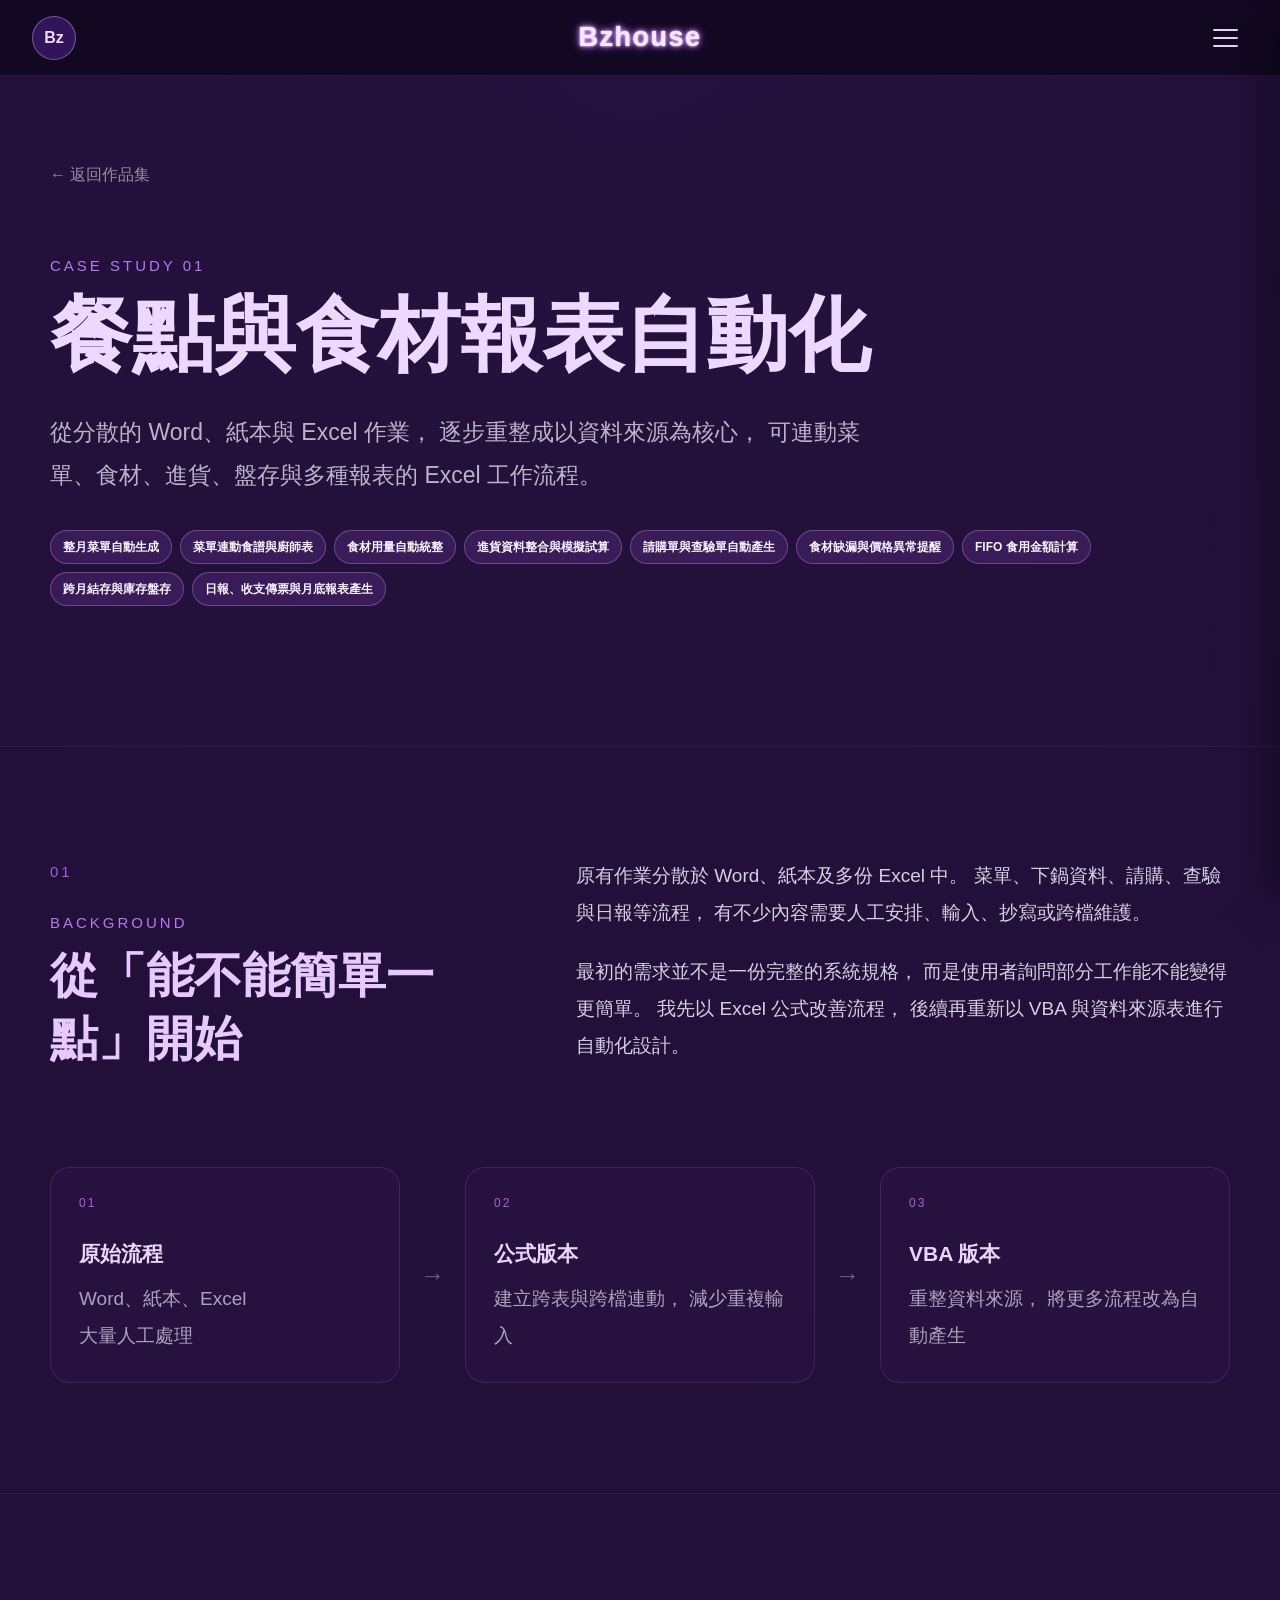
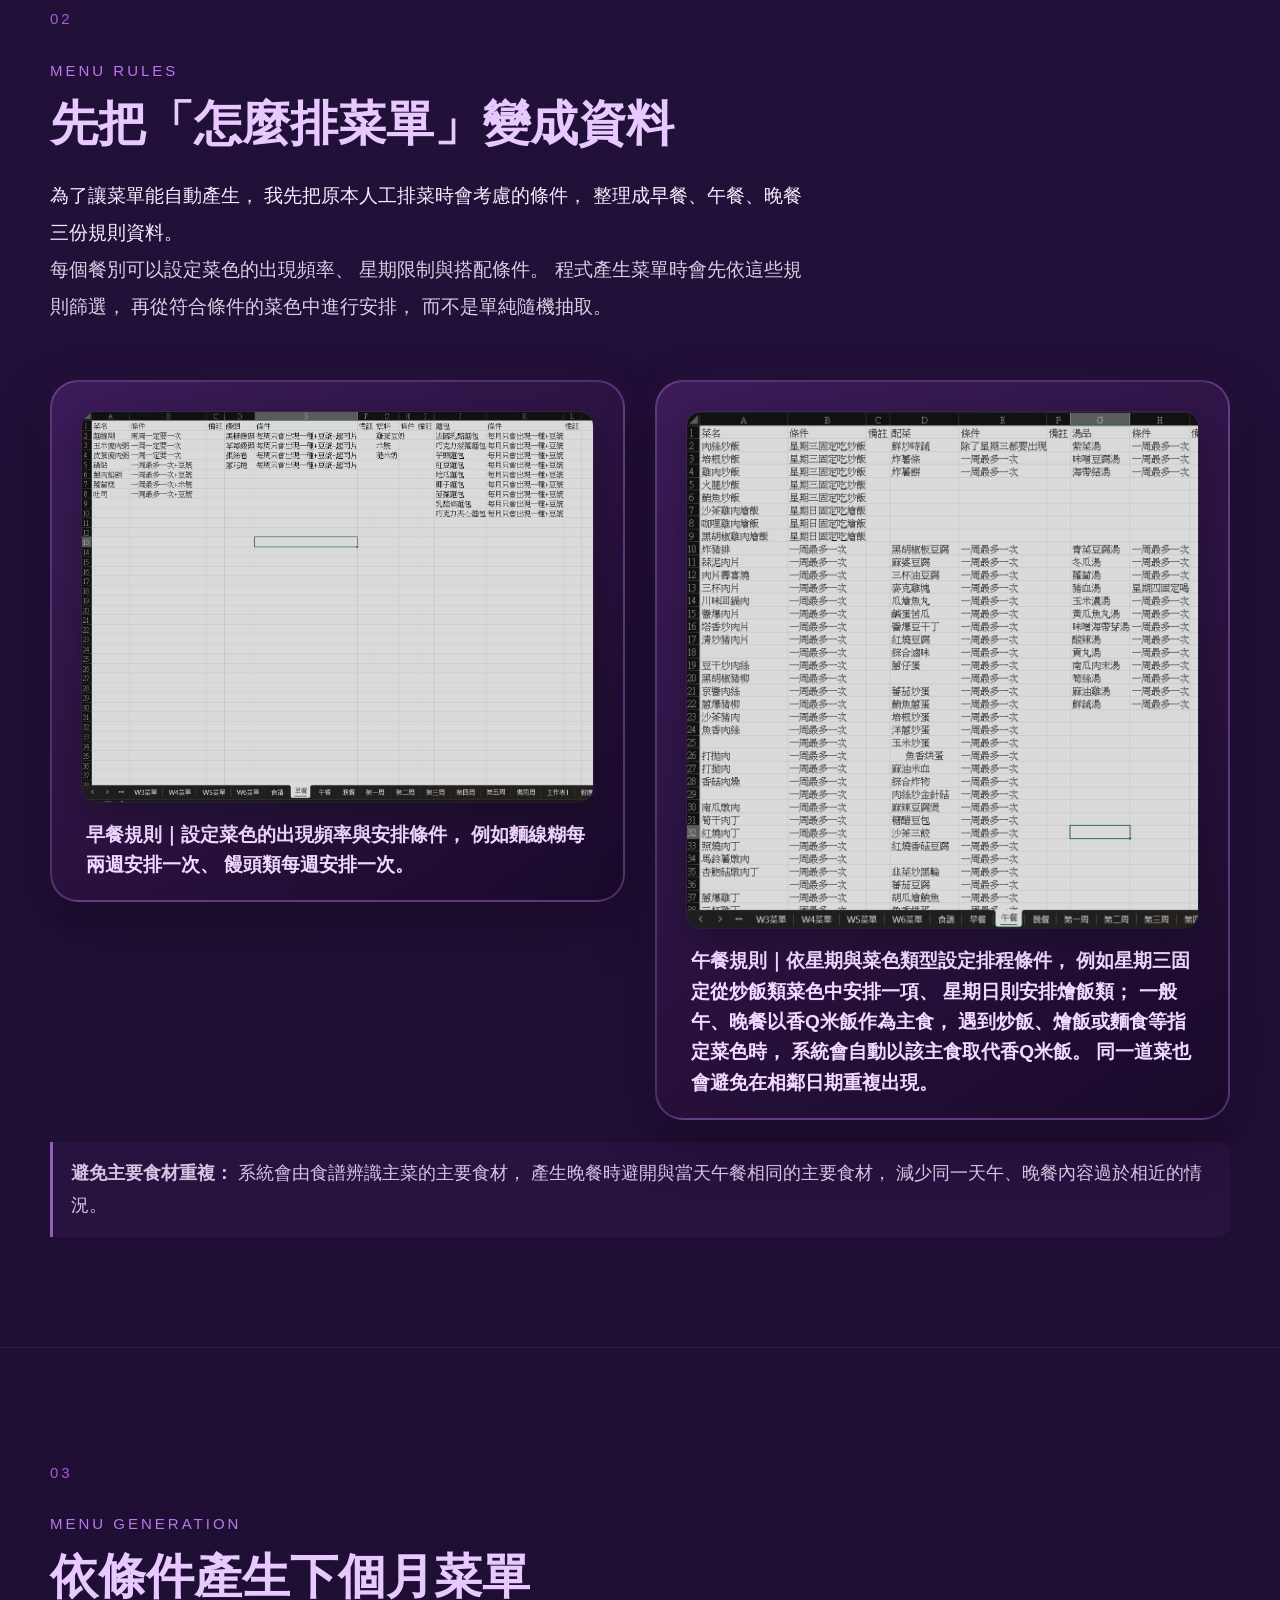
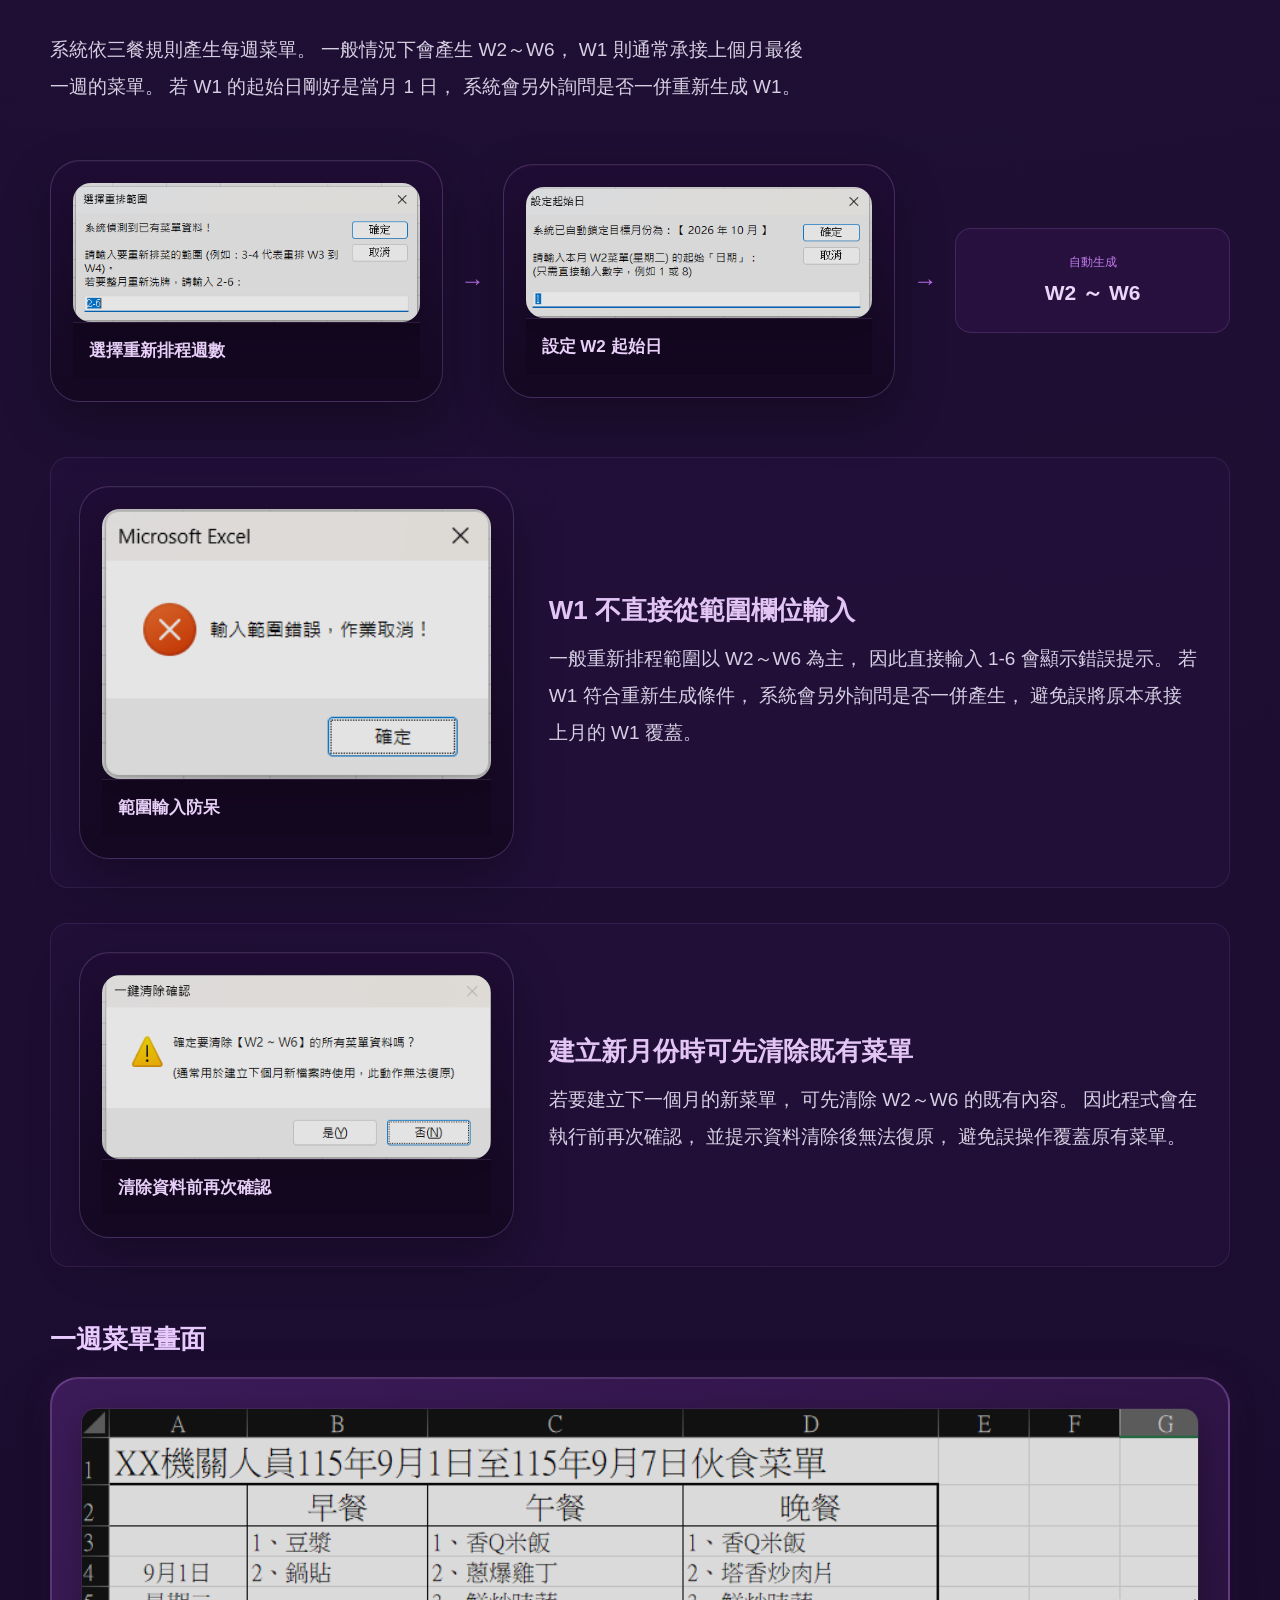
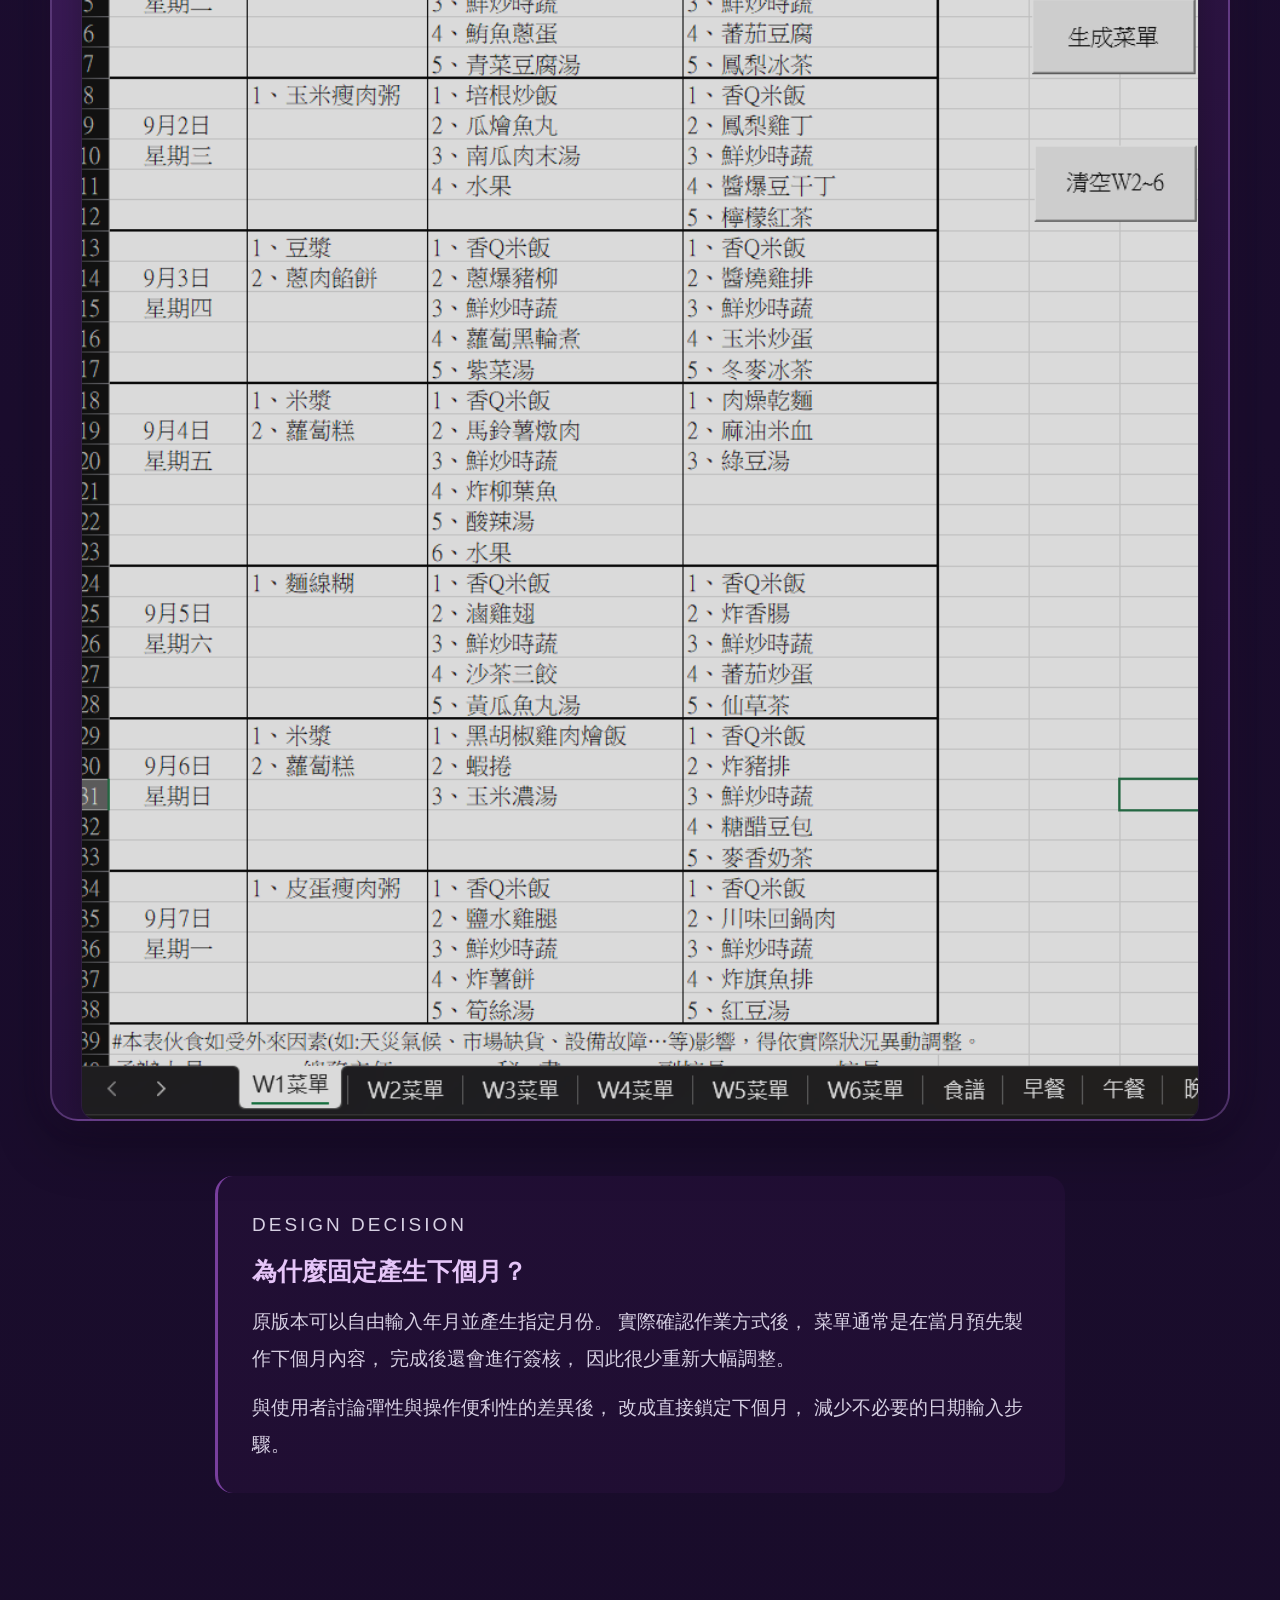
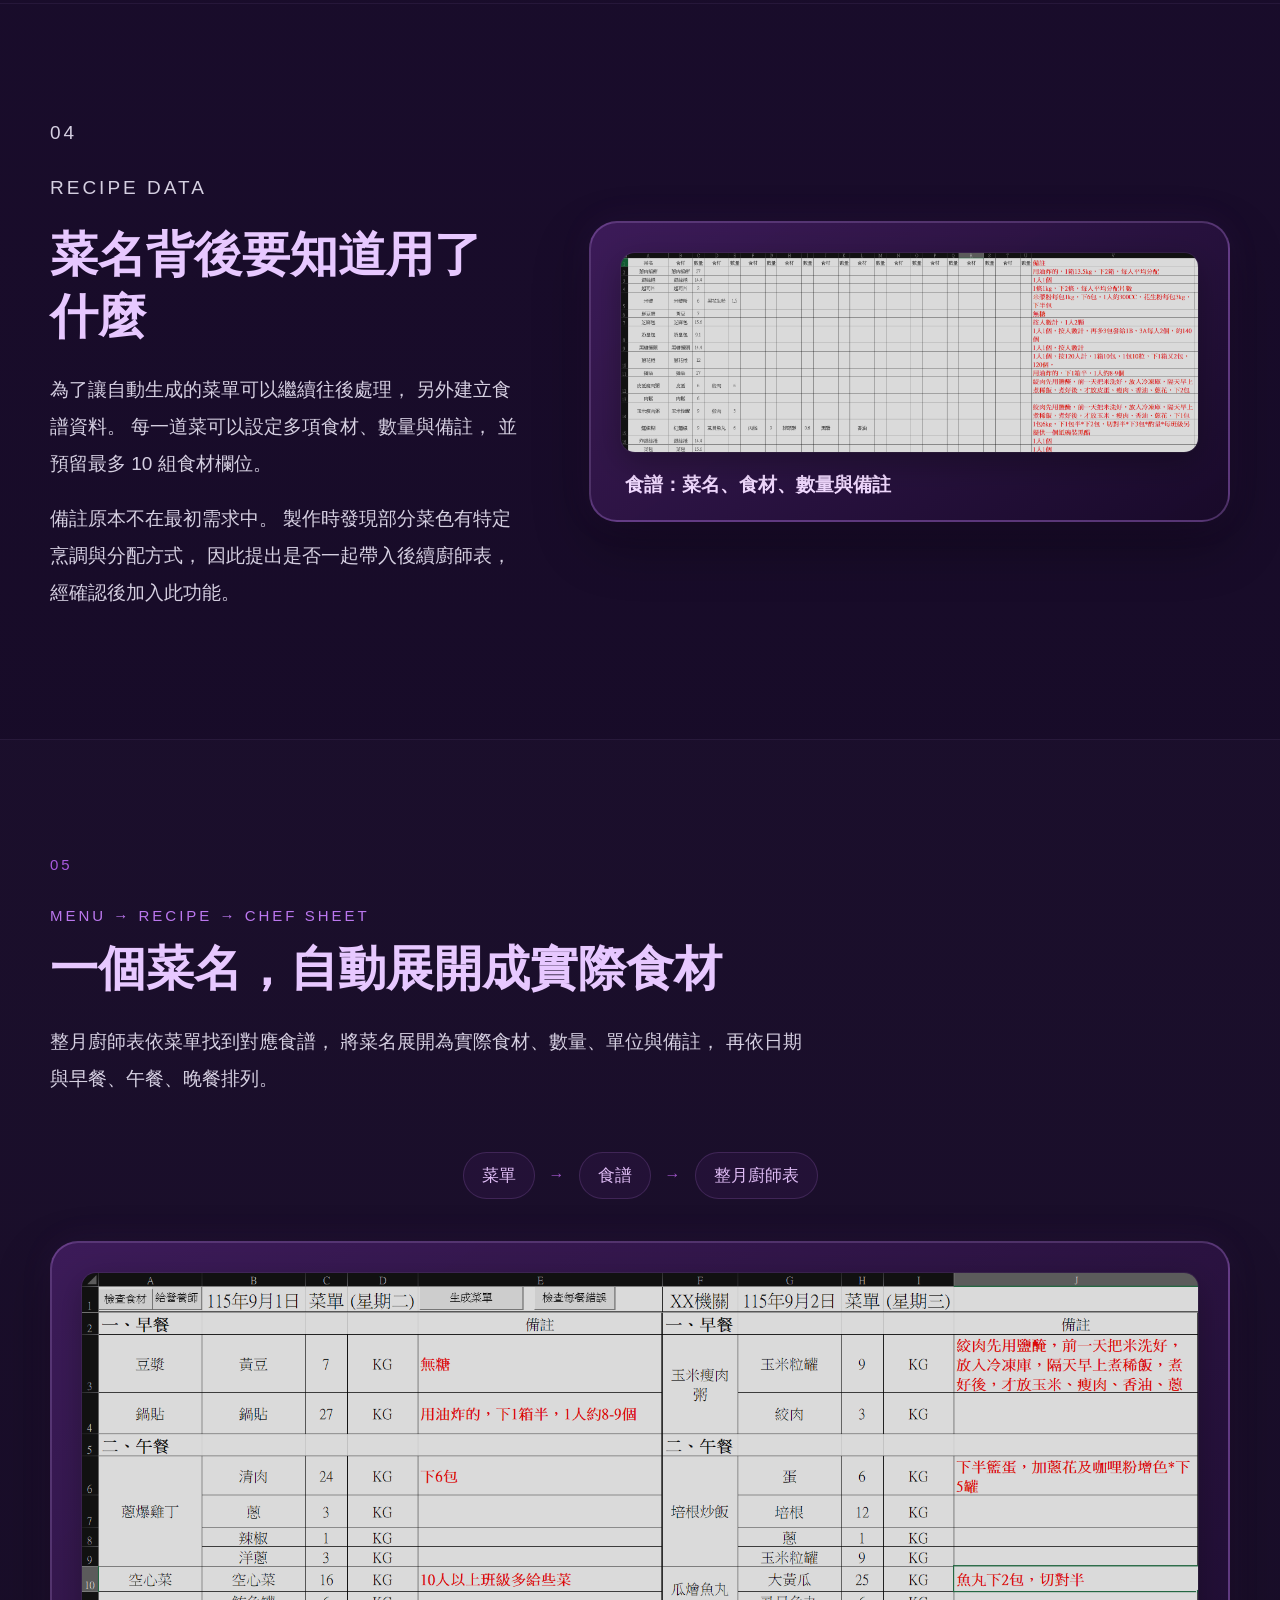
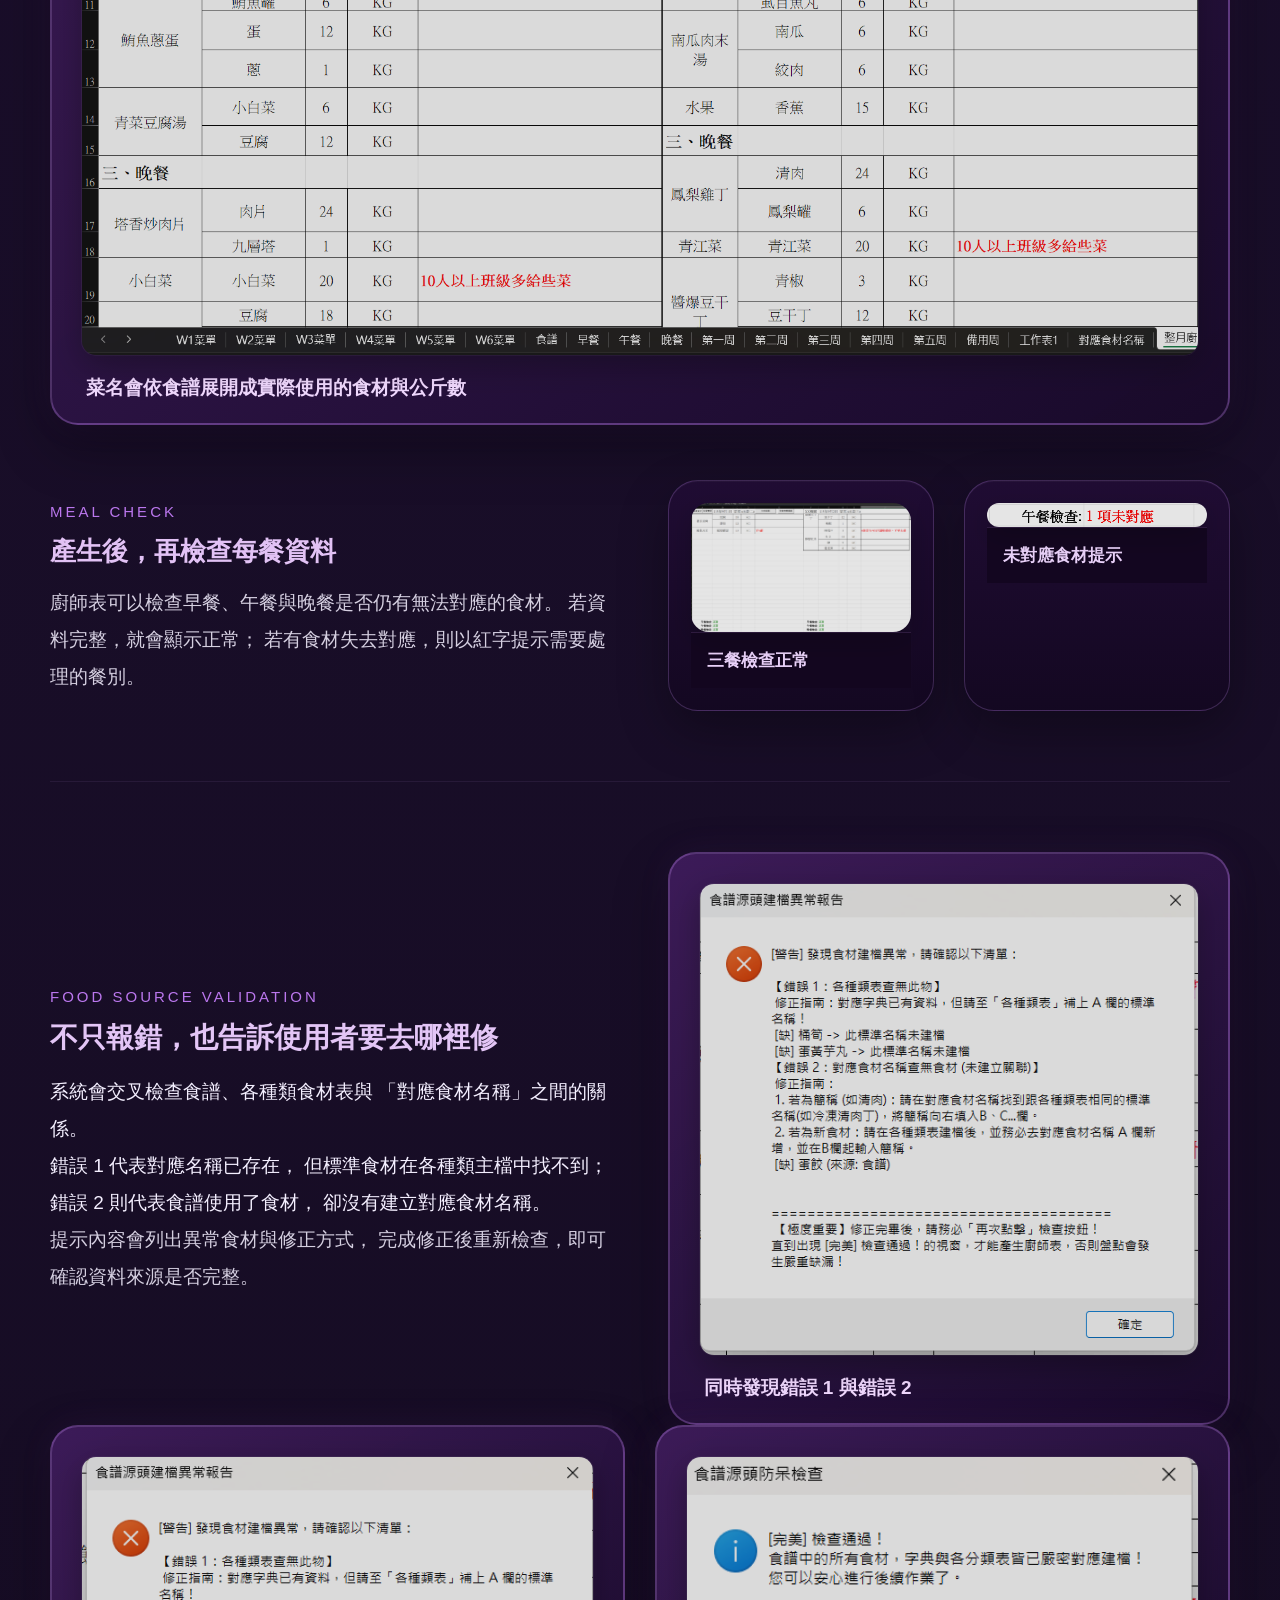
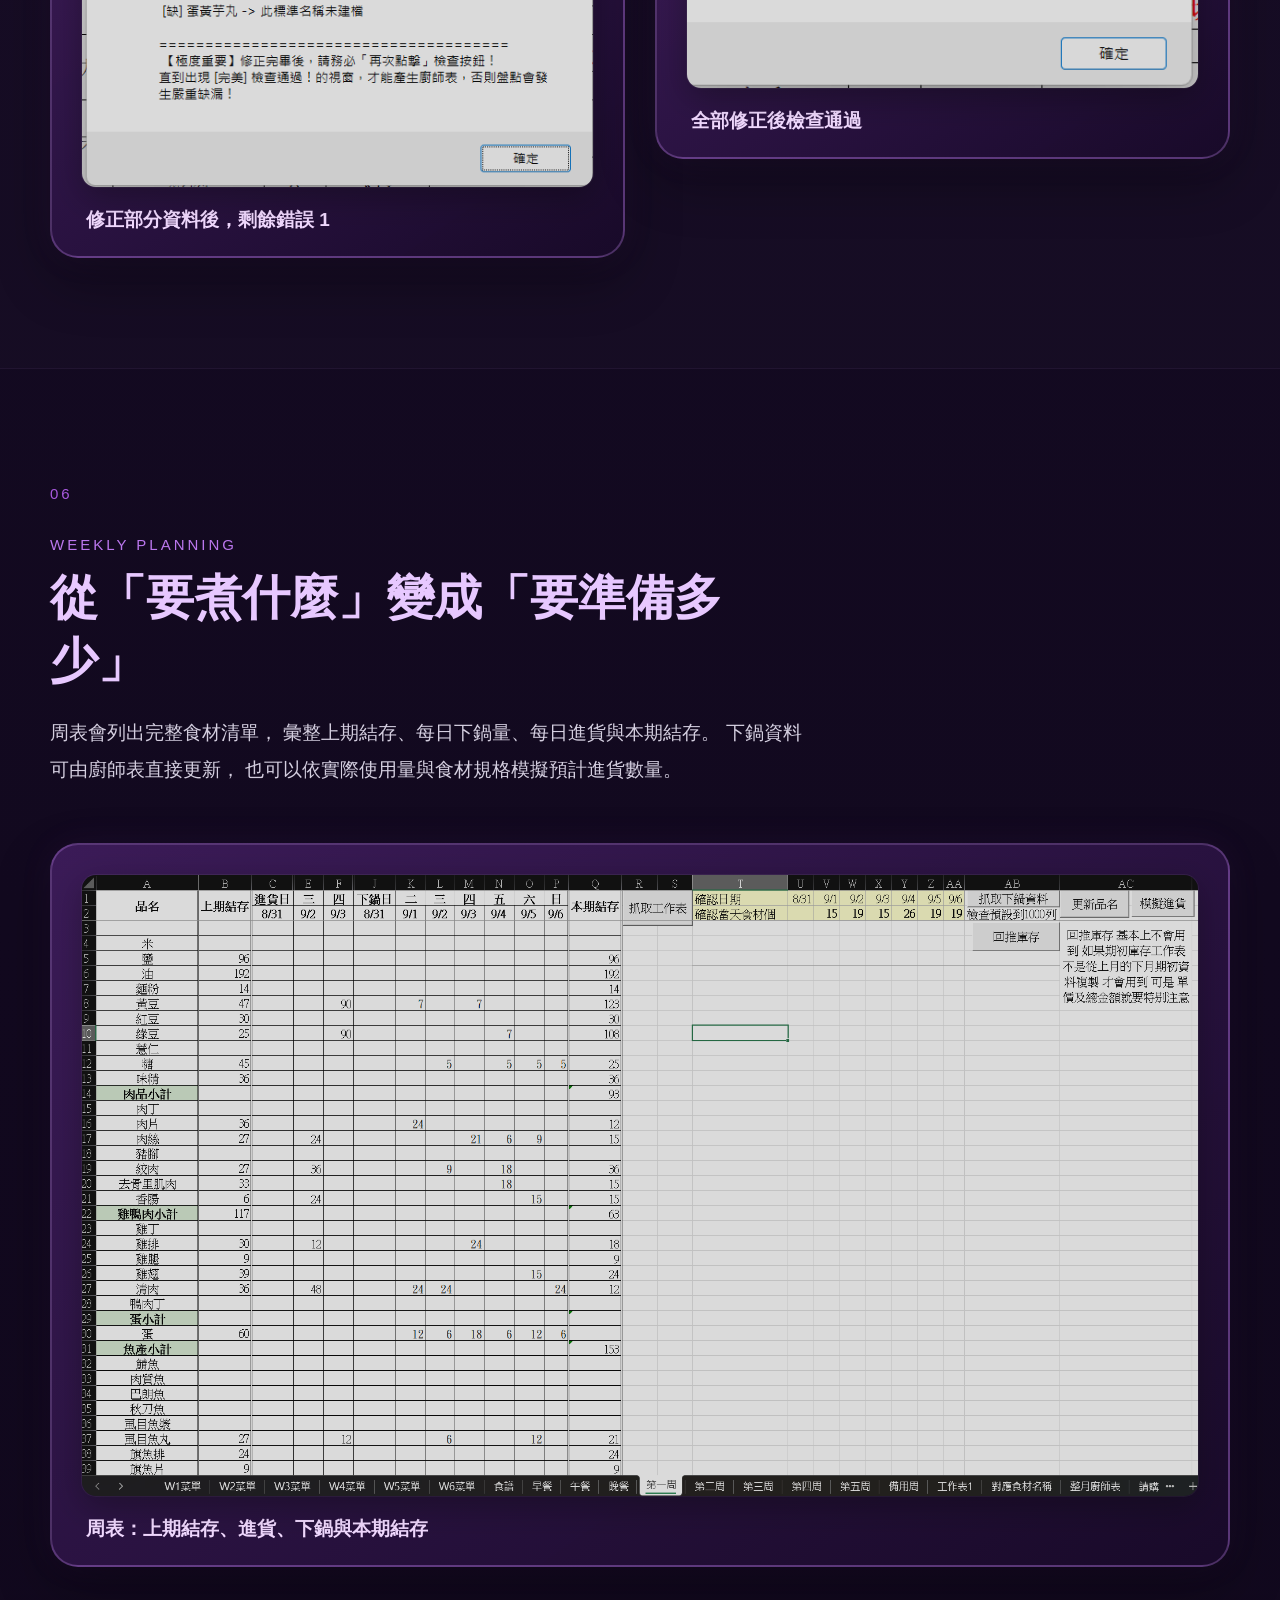
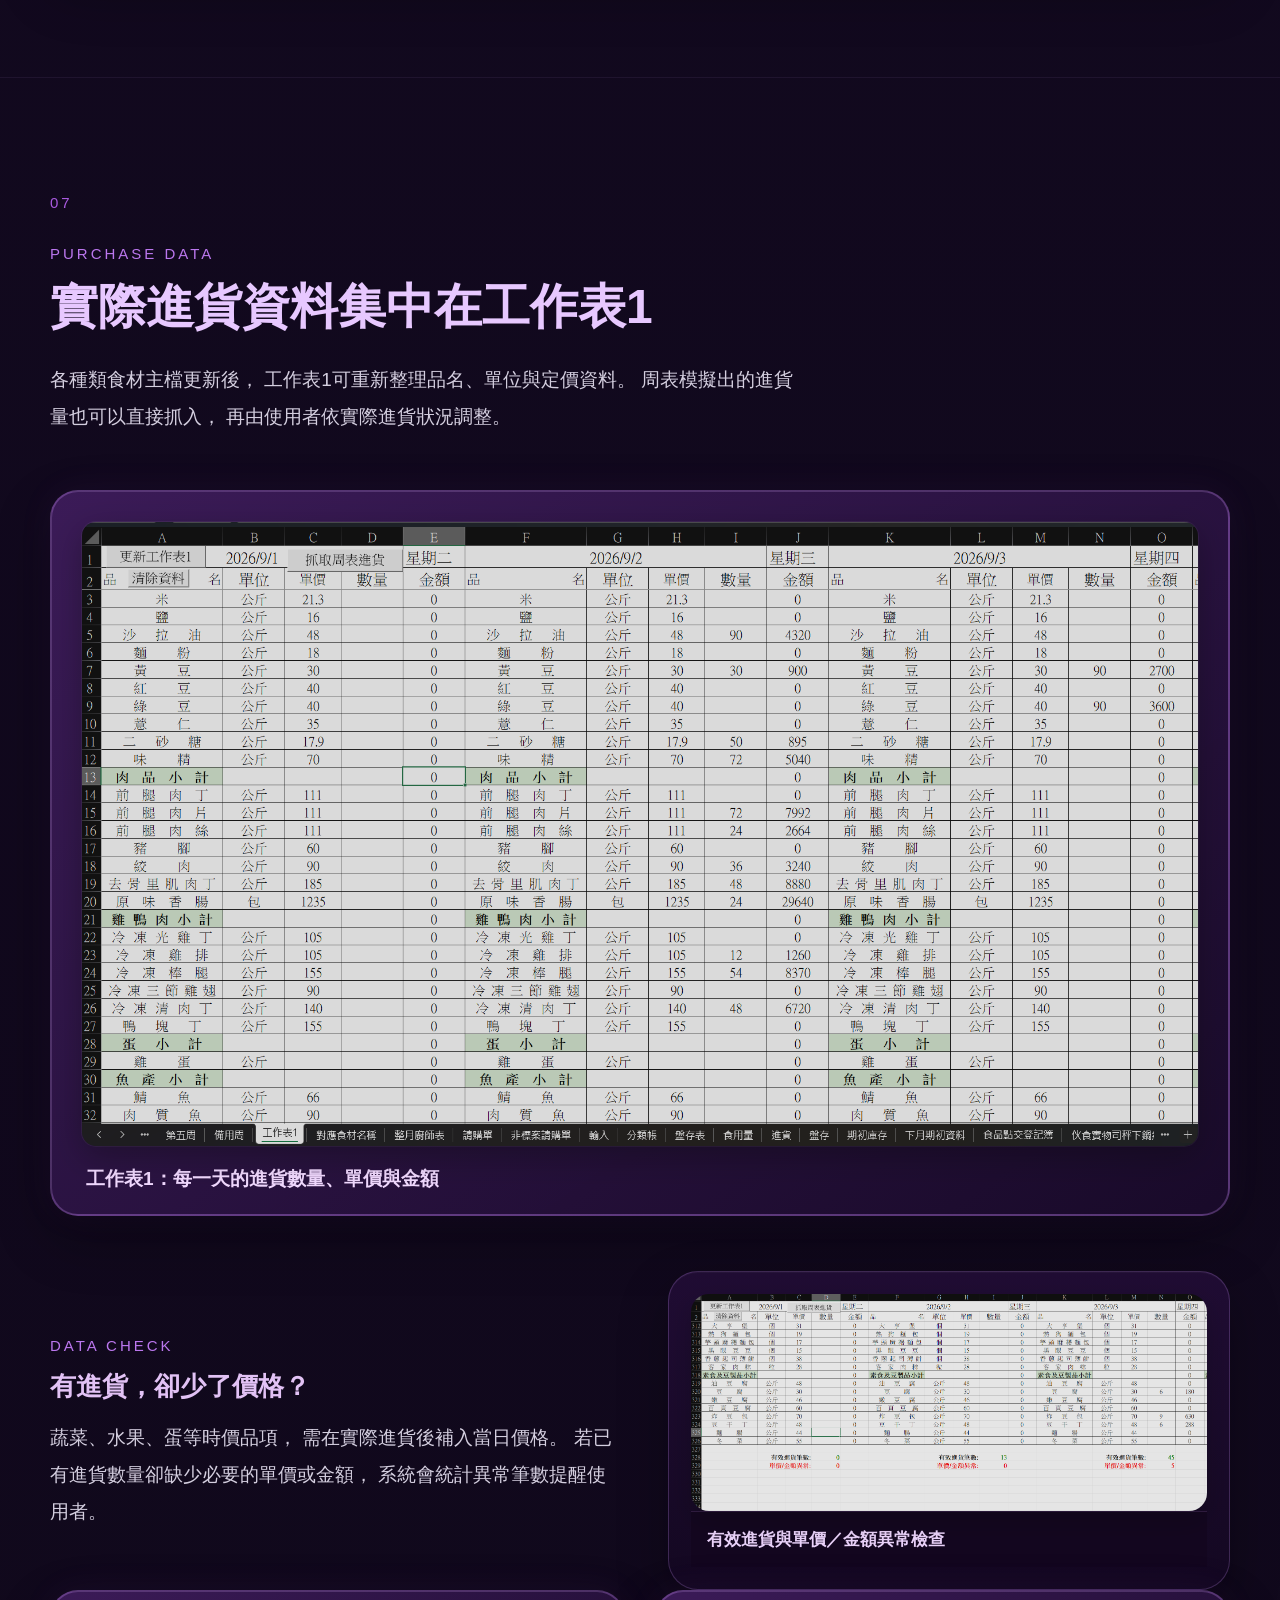
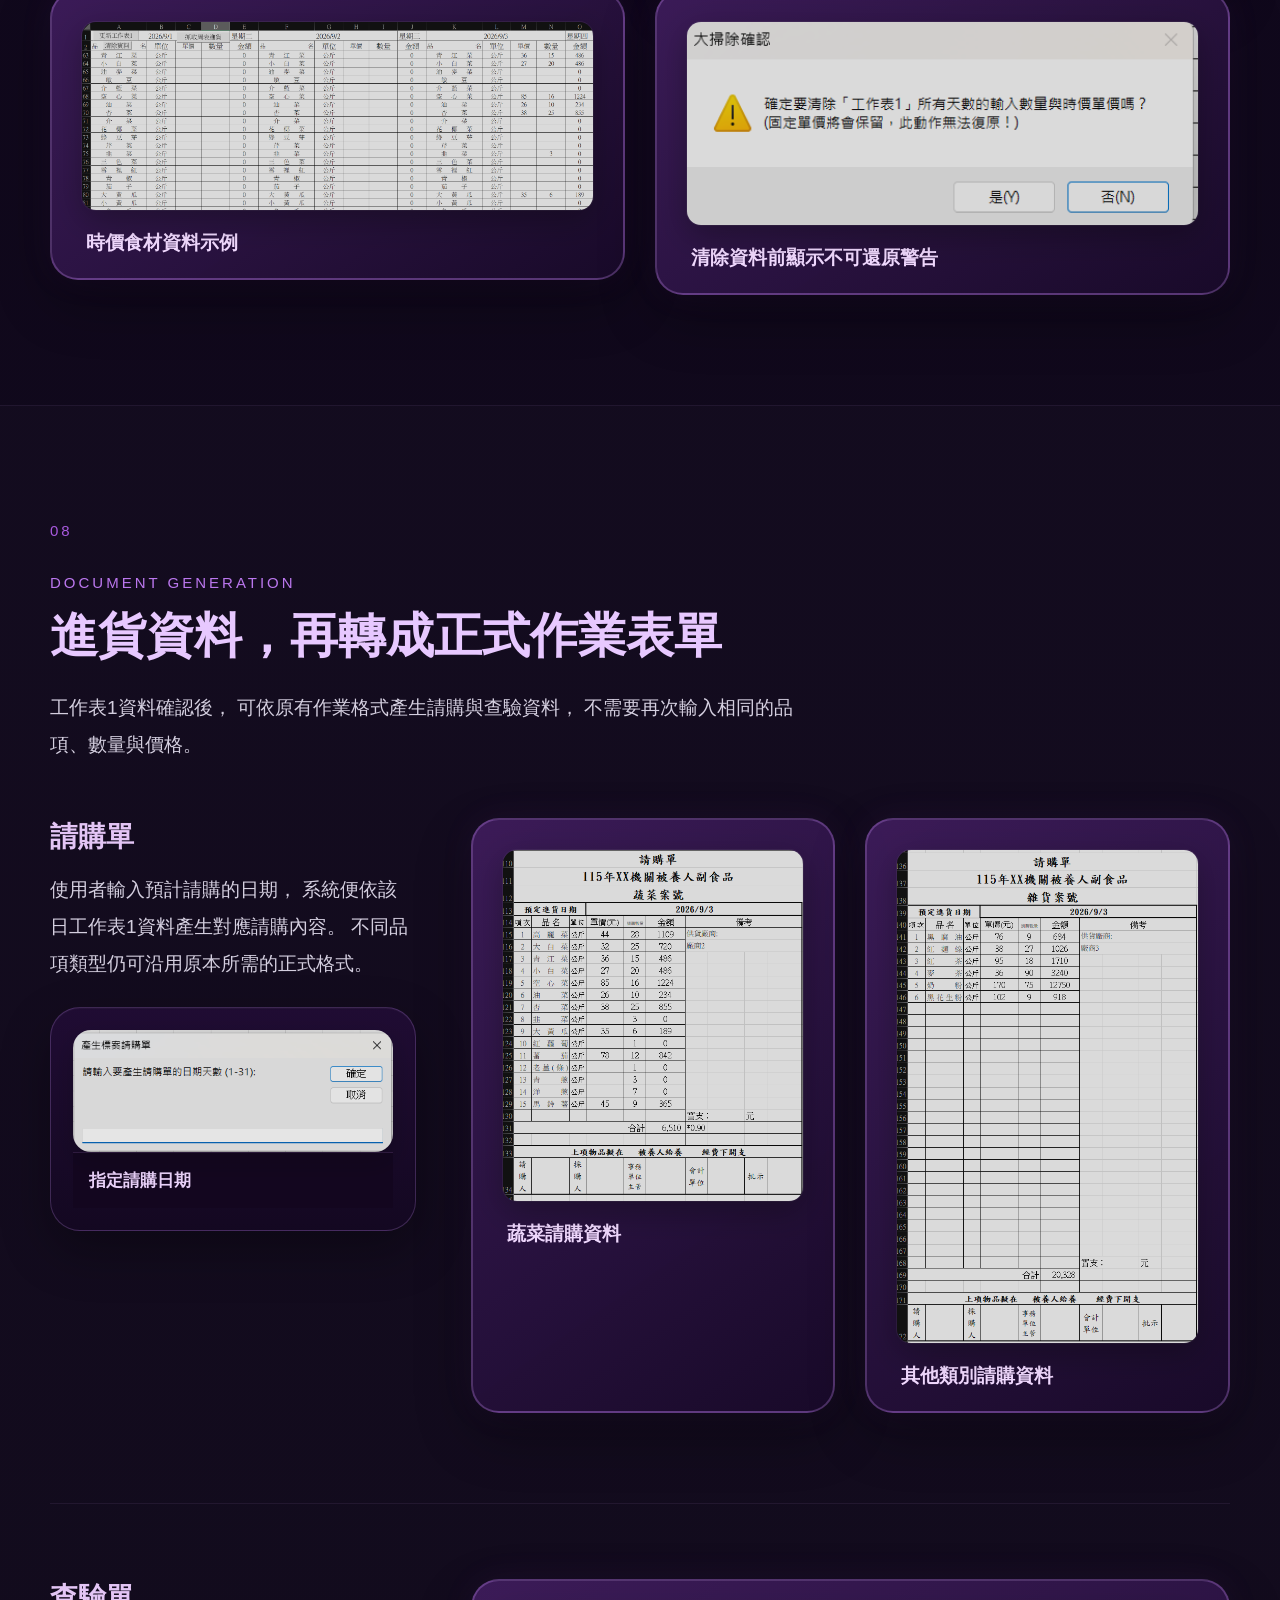
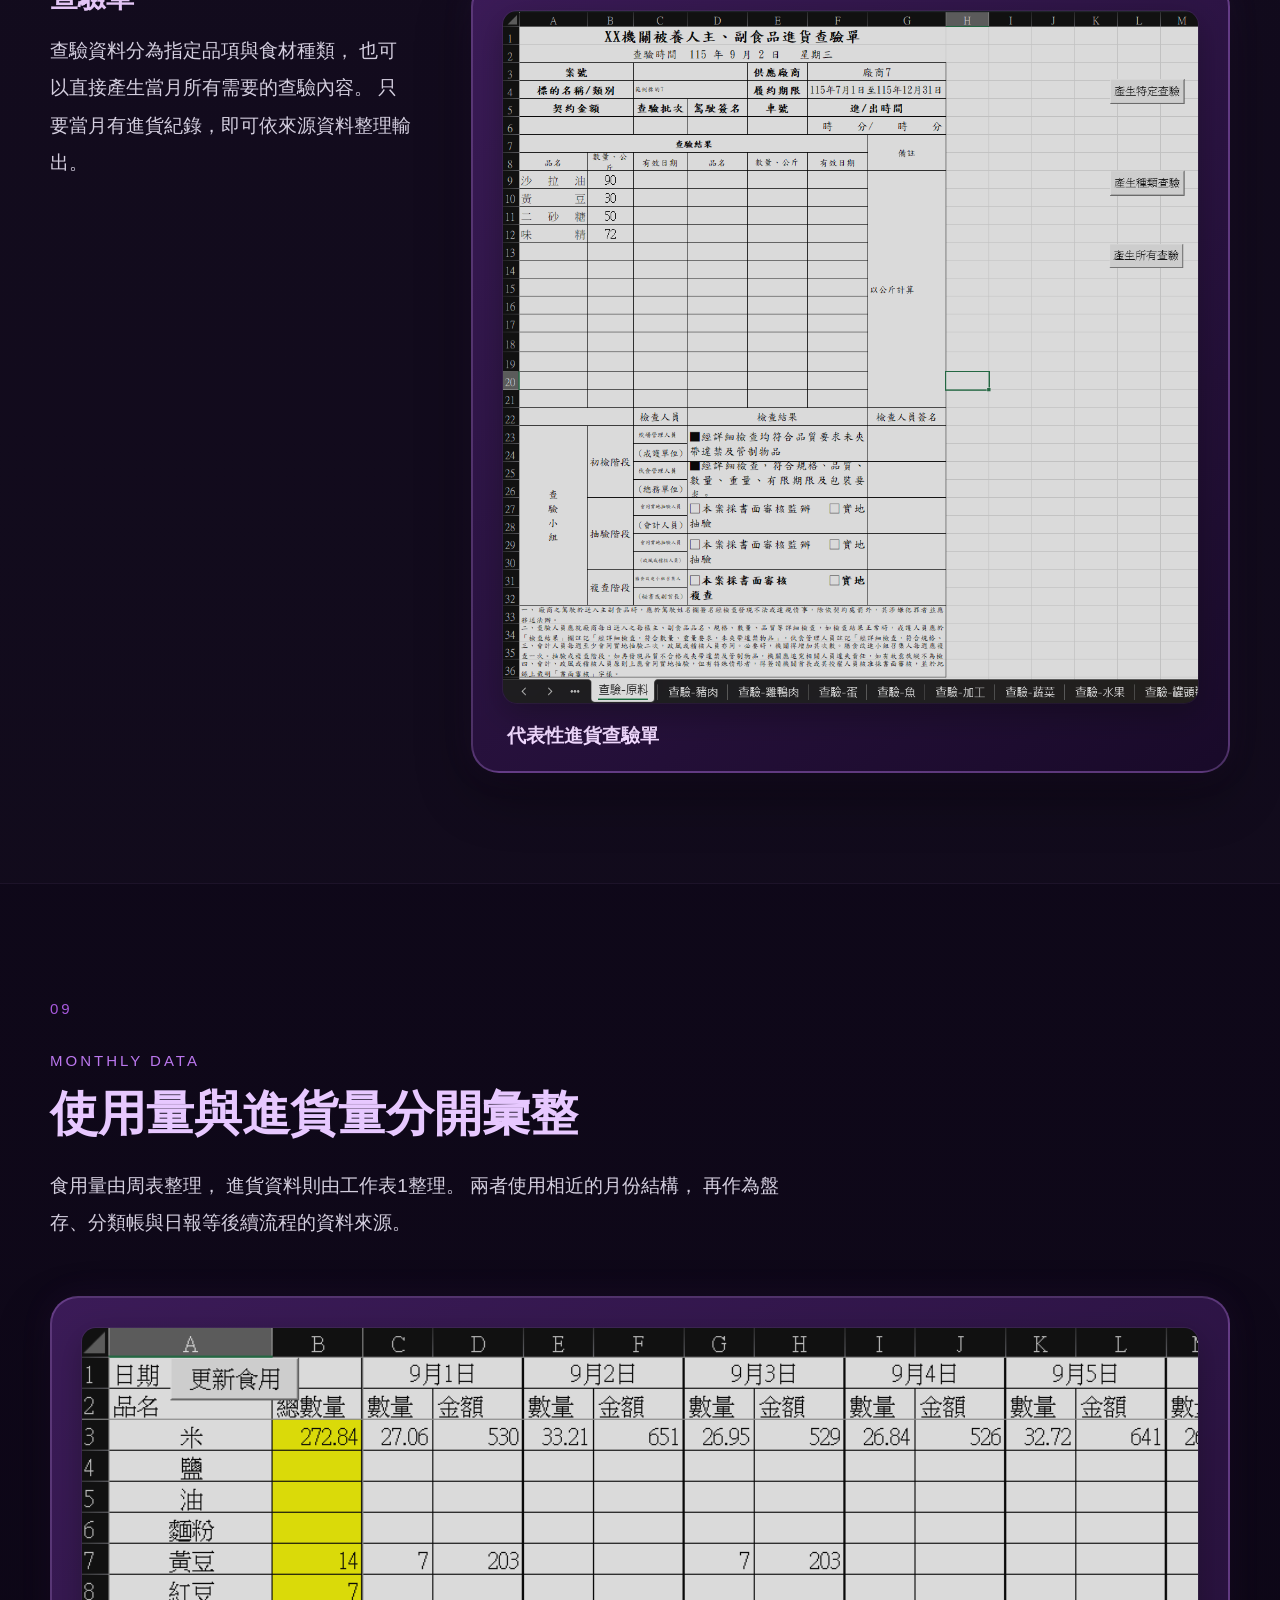
==== commit 6be397e5: "Add files via upload" ====
--- a/projects/food-report.html
+++ b/projects/food-report.html
@@ -1616,11 +1616,9 @@
                     </h2>
 
                     <p>
-                        每月預先保留 1～31 日工作表，
-                        每日可更新四種既有報表：
-                        每日實發伙食實物報告表、
-                        配發伙食實物計算單、
-                        收入傳票及支出傳票。
+                        系統可將整合後的資料，自動統計並帶入不同用途、不同格式的既有表格，
+                        涵蓋每日作業、每月統計、食材管理與盤存等多種報表及表單，減少重複輸入與人工整理的時間。
+                        下方僅展示四種每日作業表單範例，實際系統另包含多種不同用途與格式的報表。
                     </p>
 
                 </div>
